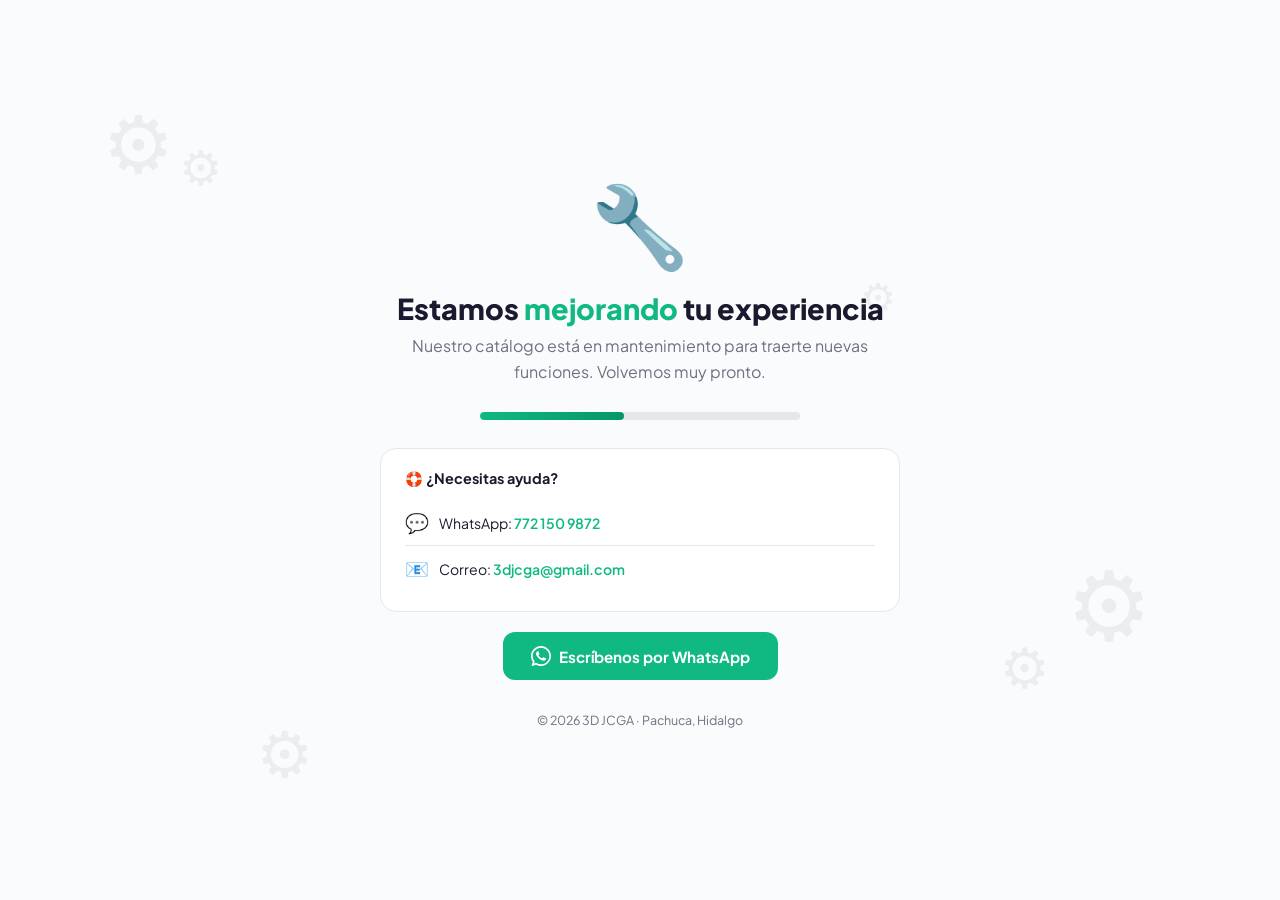
==== index.html @ 1285f691 "Update contact information in index.html Removed Instagram contact information and updated email add" ====
<!DOCTYPE html>
<html lang="es">
<head>
<meta charset="UTF-8">
<meta name="viewport" content="width=device-width, initial-scale=1.0">
<title>3D JCGA · En mantenimiento</title>
<meta name="description" content="Estamos mejorando el catálogo. Volvemos pronto.">
<link rel="icon" type="image/png" href="img/logo-icon.png">
<link rel="preconnect" href="https://fonts.googleapis.com">
<link rel="preconnect" href="https://fonts.gstatic.com" crossorigin>
<link href="https://fonts.googleapis.com/css2?family=Plus+Jakarta+Sans:wght@400;600;700;800&display=swap" rel="stylesheet">
<style>
*{margin:0;padding:0;box-sizing:border-box}
:root{--accent:#10b981;--accent-dark:#059669;--bg:#fafbfc;--text:#1a1a2e;--text-2:#6b7280;--card:#fff;--border:#e5e7eb}
@media(prefers-color-scheme:dark){:root{--bg:#0f1117;--text:#e5e7eb;--text-2:#9ca3af;--card:#1a1d2e;--border:#2d3348}}
body{font-family:'Plus Jakarta Sans',system-ui,sans-serif;background:var(--bg);color:var(--text);min-height:100vh;display:flex;flex-direction:column;align-items:center;justify-content:center;padding:24px;text-align:center;overflow:hidden;position:relative}

/* Engranajes animados de fondo */
.gears{position:fixed;top:0;left:0;width:100%;height:100%;pointer-events:none;z-index:0;opacity:.06}
.gear{position:absolute;font-size:4rem;animation:spin linear infinite}
.gear.ccw{animation-name:spin-ccw}
@keyframes spin{from{transform:rotate(0)}to{transform:rotate(360deg)}}
@keyframes spin-ccw{from{transform:rotate(0)}to{transform:rotate(-360deg)}}

.container{position:relative;z-index:1;max-width:520px;width:100%}
.icon{font-size:5rem;margin-bottom:16px;animation:wobble 3s ease-in-out infinite}
@keyframes wobble{0%,100%{transform:rotate(-5deg)}50%{transform:rotate(5deg)}}
h1{font-size:1.8rem;font-weight:800;margin-bottom:8px;line-height:1.2}
h1 span{color:var(--accent)}
.sub{color:var(--text-2);font-size:1rem;line-height:1.6;margin-bottom:28px}

/* Barra de progreso animada */
.progress-wrap{width:100%;max-width:320px;margin:0 auto 28px;background:var(--border);border-radius:20px;height:8px;overflow:hidden}
.progress-bar{height:100%;width:45%;background:linear-gradient(90deg,var(--accent),var(--accent-dark));border-radius:20px;animation:loading 2.5s ease-in-out infinite}
@keyframes loading{0%{width:15%;margin-left:0}50%{width:55%;margin-left:20%}100%{width:15%;margin-left:85%}}

/* Card de soporte */
.support-card{background:var(--card);border:1px solid var(--border);border-radius:16px;padding:20px 24px;margin-bottom:20px;text-align:left}
.support-card h3{font-size:.9rem;font-weight:700;margin-bottom:12px;display:flex;align-items:center;gap:8px}
.support-row{display:flex;align-items:center;gap:10px;padding:10px 0;border-top:1px solid var(--border);font-size:.88rem}
.support-row:first-of-type{border-top:none}
.support-row .emoji{font-size:1.2rem;flex-shrink:0}
.support-row a{color:var(--accent);text-decoration:none;font-weight:600}
.support-row a:hover{text-decoration:underline}

.btn{display:inline-flex;align-items:center;gap:8px;background:var(--accent);color:#fff;border:none;border-radius:12px;padding:14px 28px;font:inherit;font-size:.95rem;font-weight:700;cursor:pointer;text-decoration:none;transition:opacity .15s}
.btn:hover{opacity:.9}

.footer{margin-top:32px;font-size:.78rem;color:var(--text-2)}
</style>
</head>
<body>

<div class="gears">
  <span class="gear" style="top:10%;left:8%;font-size:5rem;animation-duration:12s">⚙️</span>
  <span class="gear ccw" style="top:15%;left:14%;font-size:3rem;animation-duration:8s">⚙️</span>
  <span class="gear" style="top:60%;right:10%;font-size:6rem;animation-duration:15s">⚙️</span>
  <span class="gear ccw" style="top:70%;right:18%;font-size:3.5rem;animation-duration:10s">⚙️</span>
  <span class="gear" style="bottom:12%;left:20%;font-size:4rem;animation-duration:11s">⚙️</span>
  <span class="gear ccw" style="top:30%;right:30%;font-size:2.5rem;animation-duration:9s">⚙️</span>
</div>

<div class="container">
  <div class="icon">🔧</div>
  <h1>Estamos <span>mejorando</span> tu experiencia</h1>
  <p class="sub">Nuestro catálogo está en mantenimiento para traerte nuevas funciones. Volvemos muy pronto.</p>

  <div class="progress-wrap"><div class="progress-bar"></div></div>

  <div class="support-card">
    <h3>🛟 ¿Necesitas ayuda?</h3>
    <div class="support-row">
      <span class="emoji">💬</span>
      <div>WhatsApp: <a href="https://wa.me/527721509872" target="_blank">772 150 9872</a></div>
    </div>
    <div class="support-row">
      <span class="emoji">📧</span>
      <div>Correo: <a href="mailto:ca9203435@gmail.com">3djcga@gmail.com</a></div>
    </div>
  </div>

  <a class="btn" href="https://wa.me/527721509872" target="_blank">
    <svg width="20" height="20" viewBox="0 0 24 24" fill="currentColor"><path d="M17.472 14.382c-.297-.149-1.758-.867-2.03-.967-.273-.099-.471-.148-.67.15-.197.297-.767.966-.94 1.164-.173.199-.347.223-.644.075-.297-.15-1.255-.463-2.39-1.475-.883-.788-1.48-1.761-1.653-2.059-.173-.297-.018-.458.13-.606.134-.133.298-.347.446-.52.149-.174.198-.298.298-.497.099-.198.05-.371-.025-.52-.075-.149-.669-1.612-.916-2.207-.242-.579-.487-.5-.669-.51-.173-.008-.371-.01-.57-.01-.198 0-.52.074-.792.372-.272.297-1.04 1.016-1.04 2.479 0 1.462 1.065 2.875 1.213 3.074.149.198 2.096 3.2 5.077 4.487.709.306 1.262.489 1.694.625.712.227 1.36.195 1.871.118.571-.085 1.758-.719 2.006-1.413.248-.694.248-1.289.173-1.413-.074-.124-.272-.198-.57-.347z"/><path d="M12 0C5.373 0 0 5.373 0 12c0 2.625.846 5.059 2.284 7.034L.789 23.492a.5.5 0 0 0 .611.611l4.458-1.495A11.943 11.943 0 0 0 12 24c6.627 0 12-5.373 12-12S18.627 0 12 0zm0 22a9.94 9.94 0 0 1-5.39-1.586l-.386-.232-2.65.888.888-2.65-.232-.386A9.94 9.94 0 0 1 2 12C2 6.477 6.477 2 12 2s10 4.477 10 10-4.477 10-10 10z"/></svg>
    Escríbenos por WhatsApp
  </a>

  <p class="footer">© 2026 3D JCGA · Pachuca, Hidalgo</p>
</div>

</body>
</html>
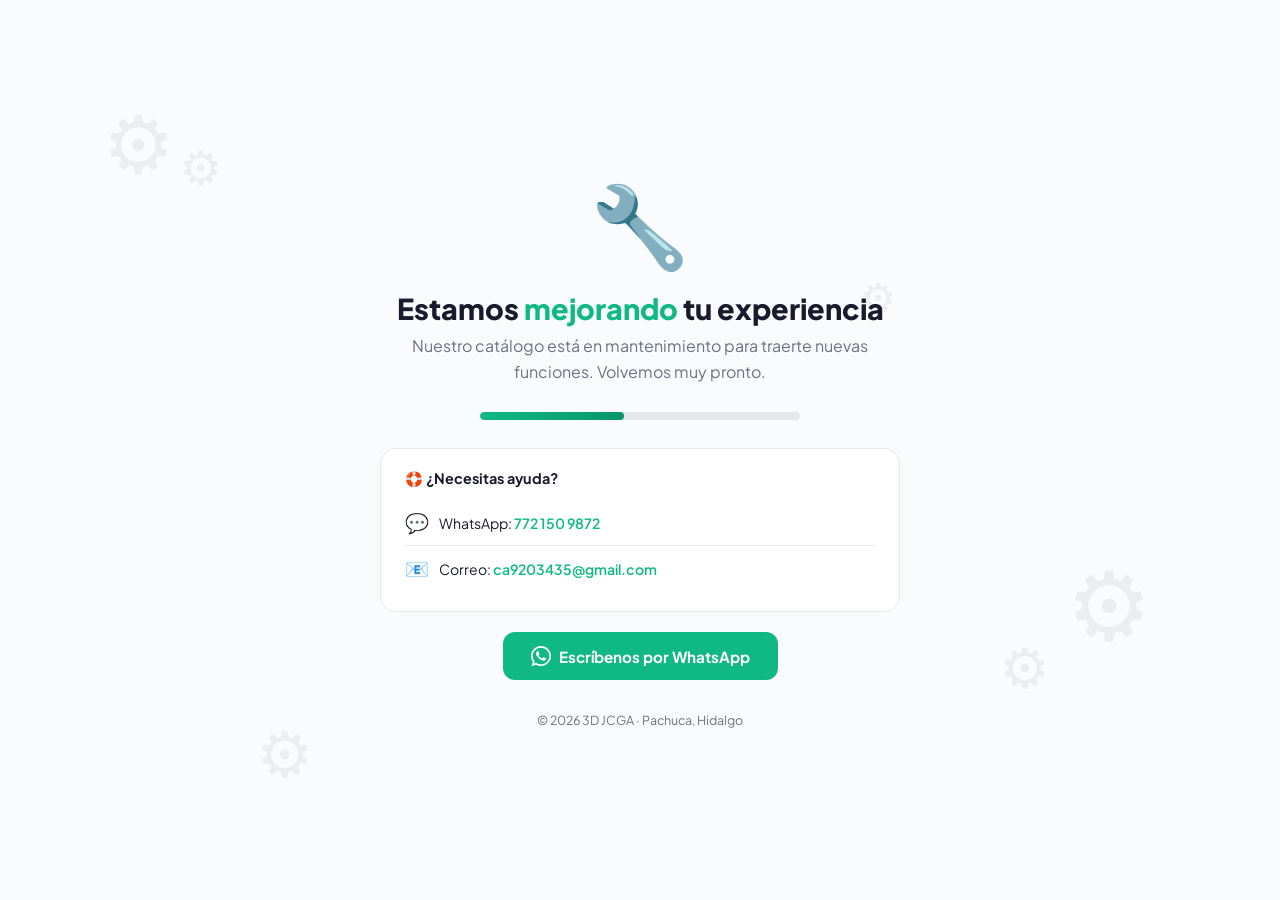
==== commit f6dd3f51: "Correct email address in contact section Signed-off-by: carlos177H <135077761+carlos177H@users.norep" ====
--- a/index.html
+++ b/index.html
@@ -75,7 +75,7 @@
     </div>
     <div class="support-row">
       <span class="emoji">📧</span>
-      <div>Correo: <a href="mailto:ca9203435@gmail.com">3djcga@gmail.com</a></div>
+      <div>Correo: <a href="mailto:ca9203435@gmail.com">ca9203435@gmail.com</a></div>
     </div>
   </div>
 
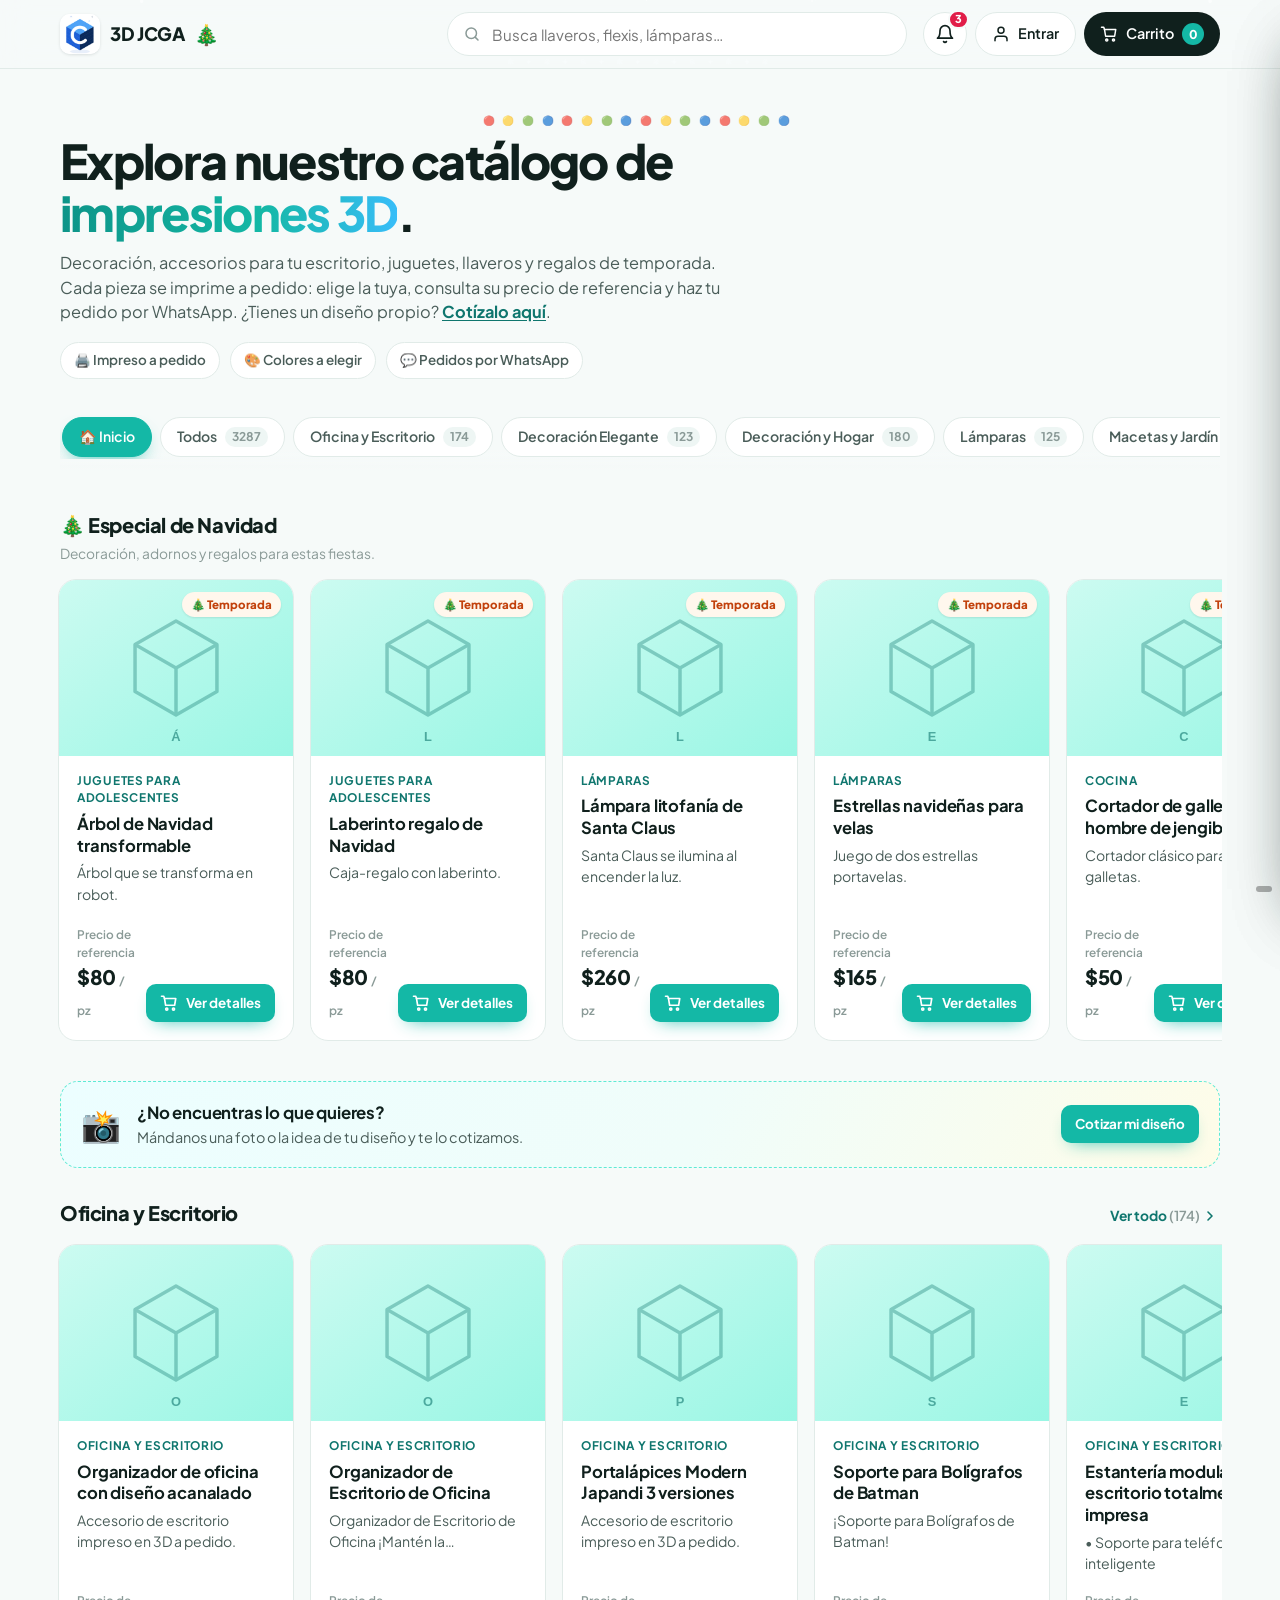
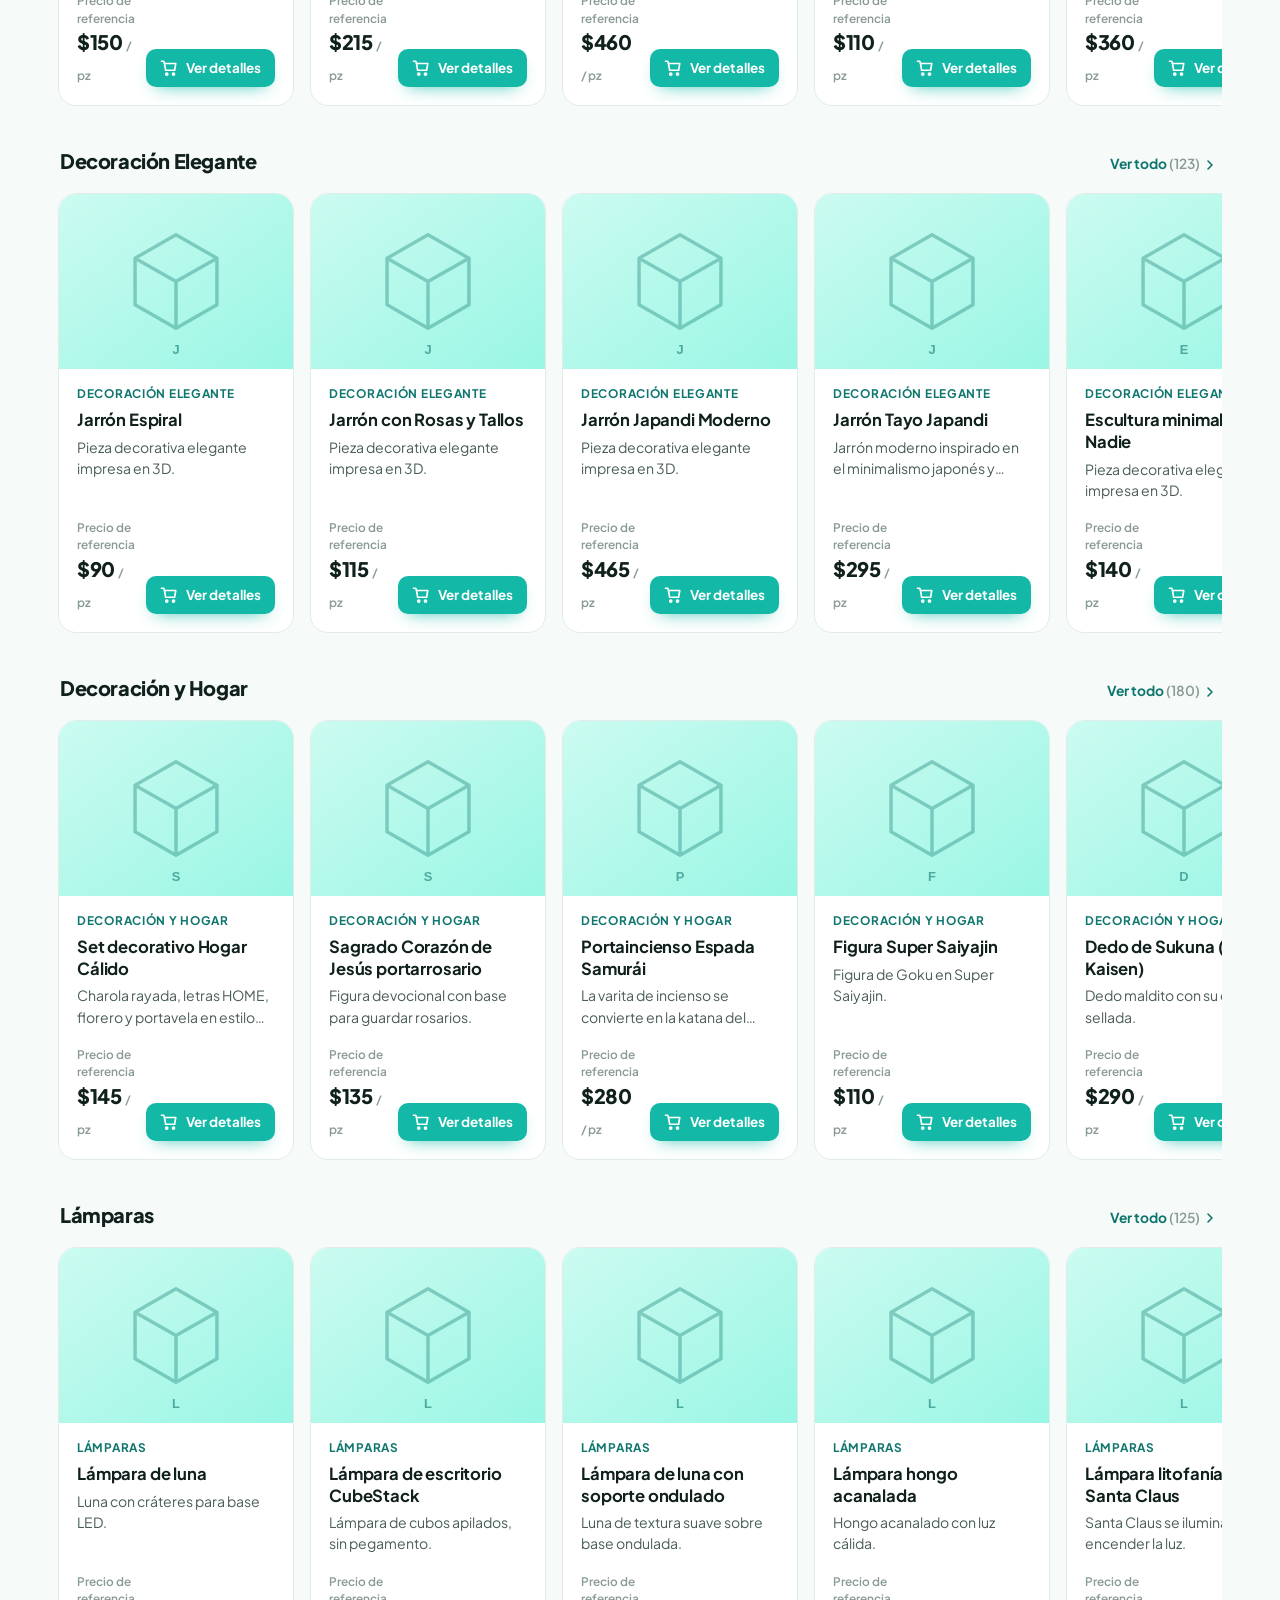
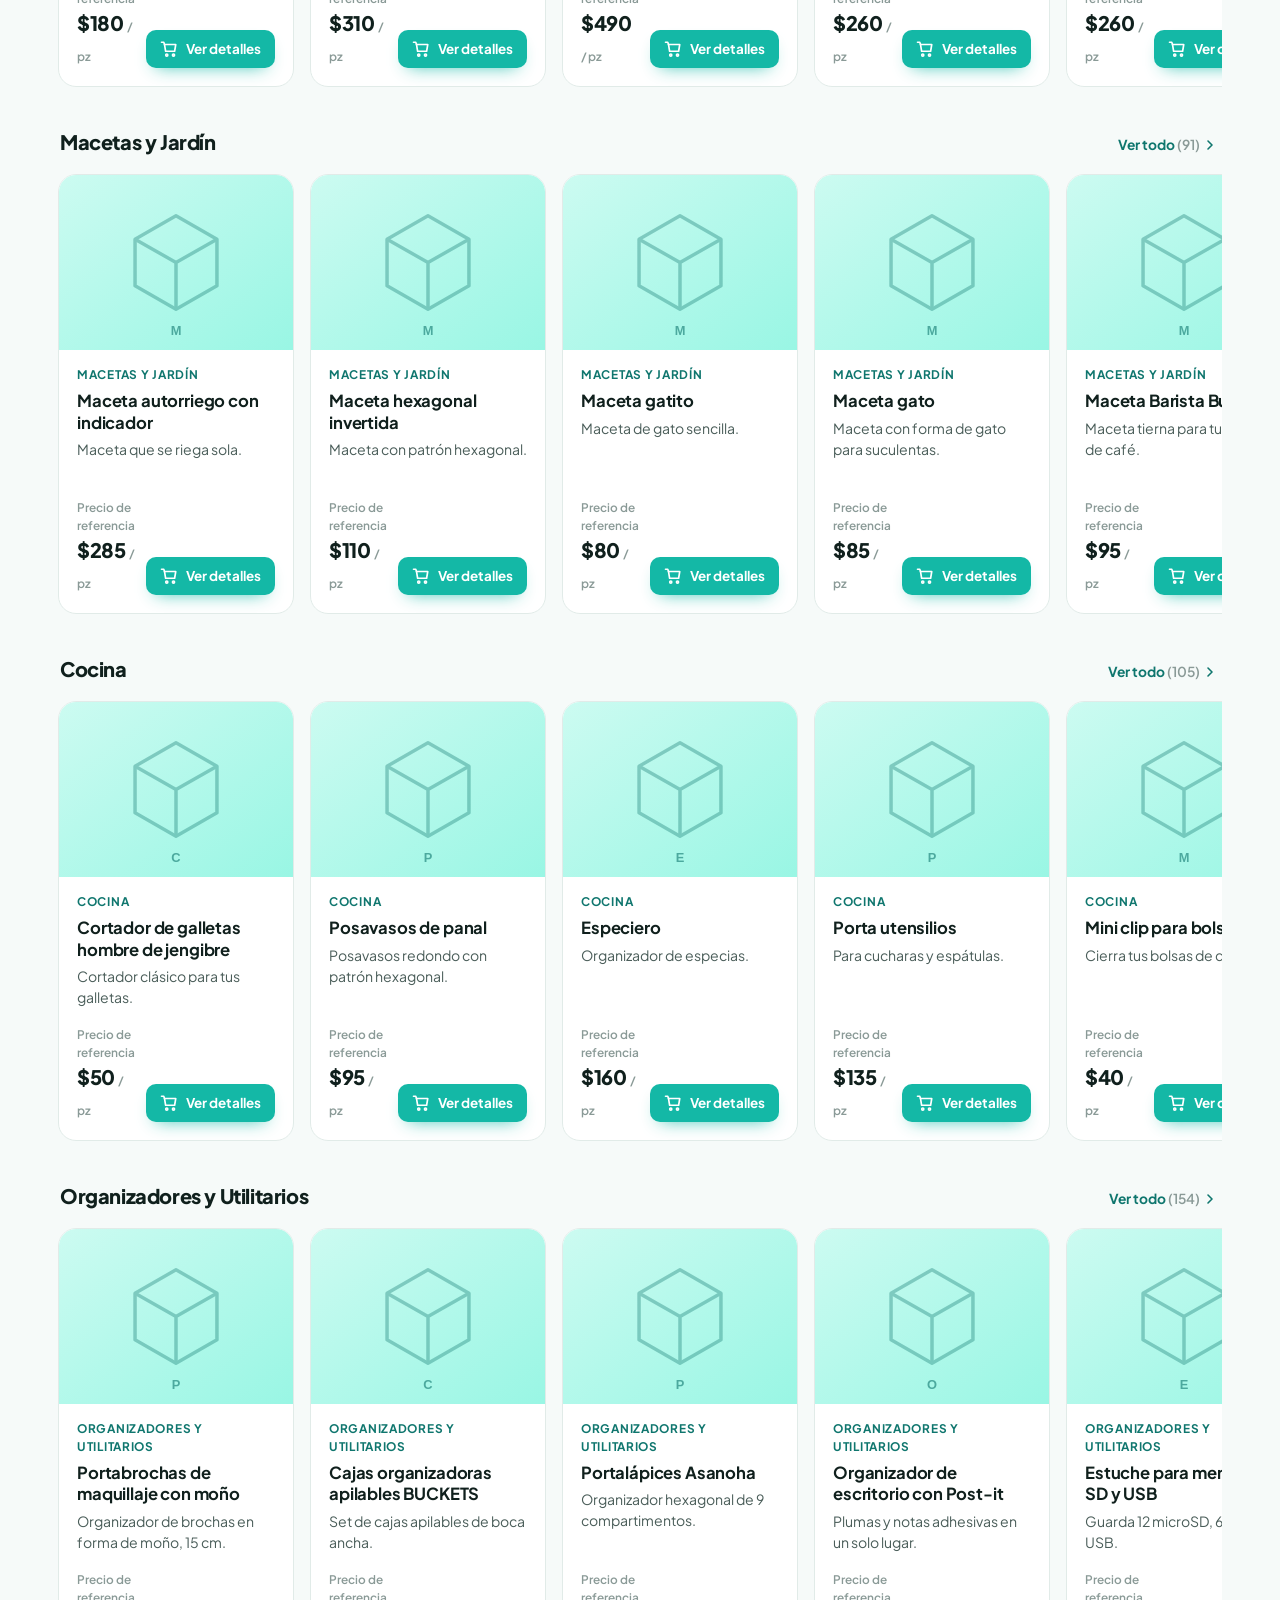
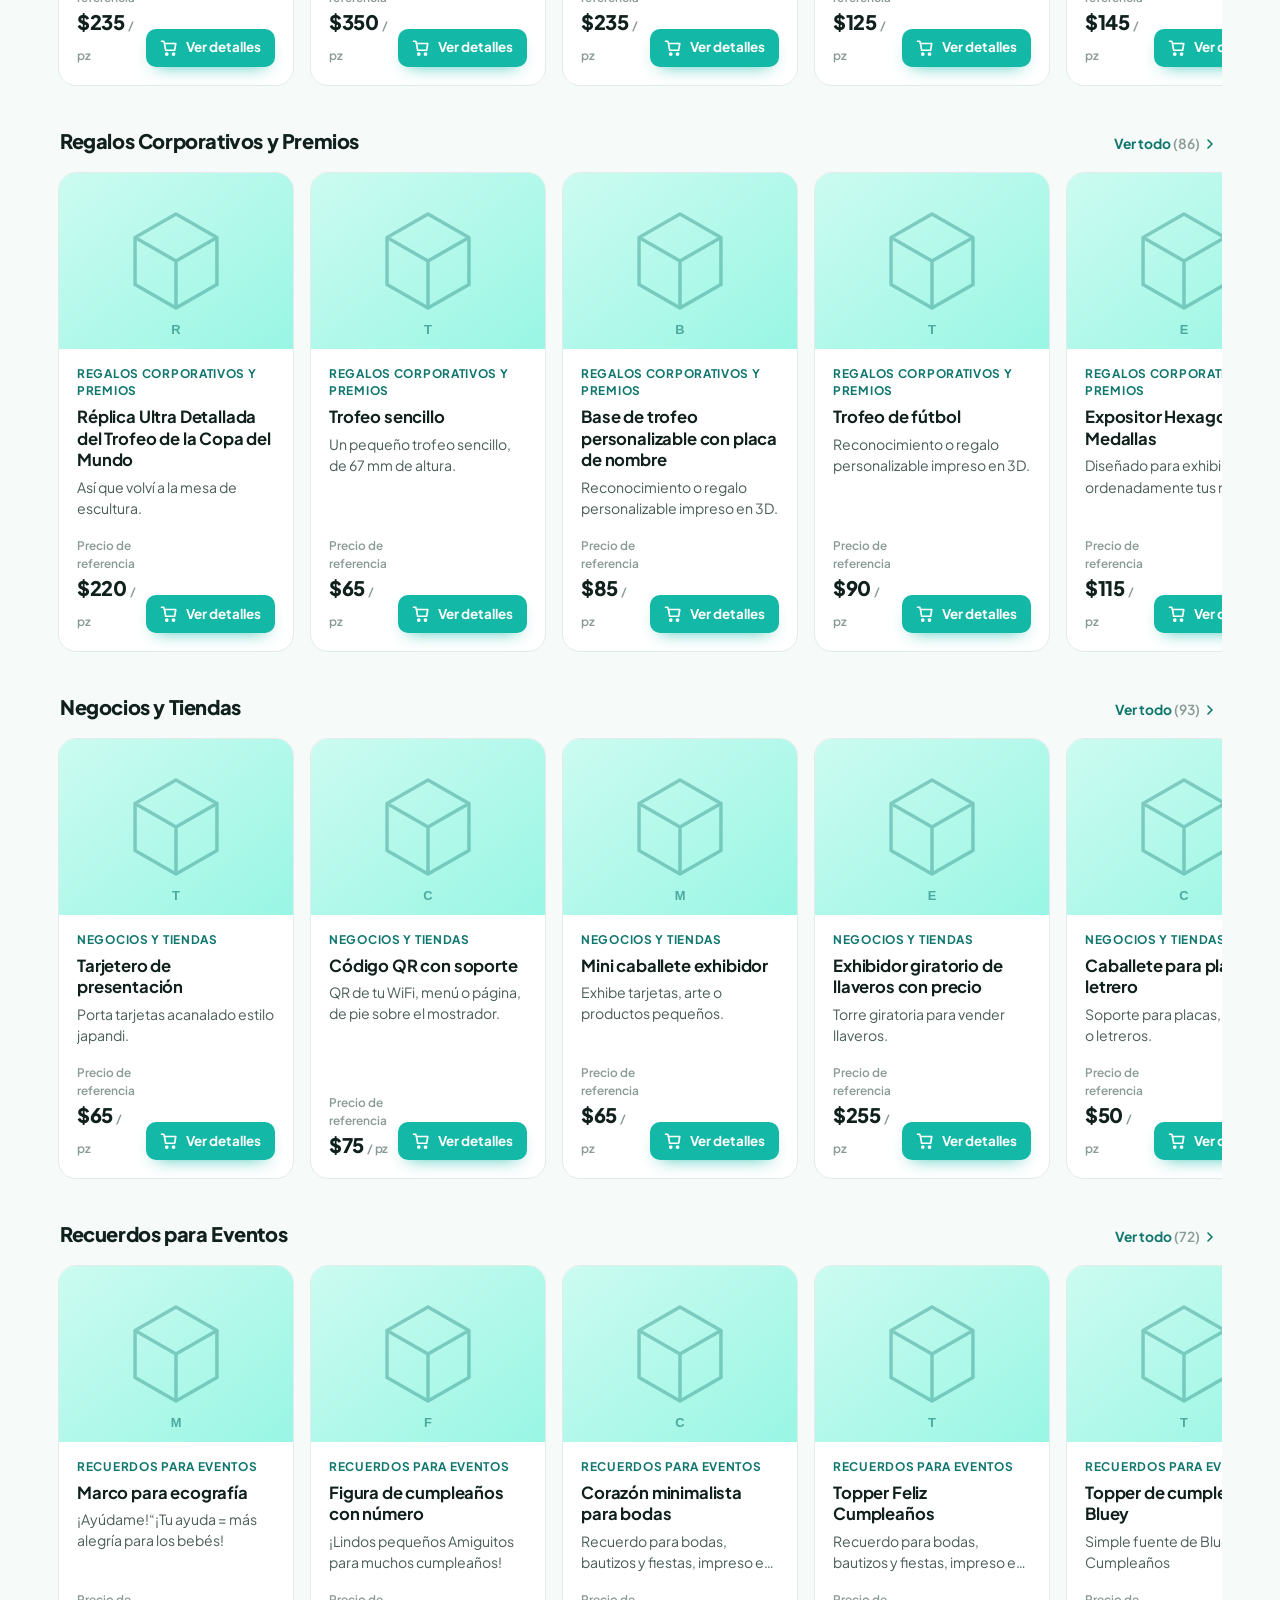
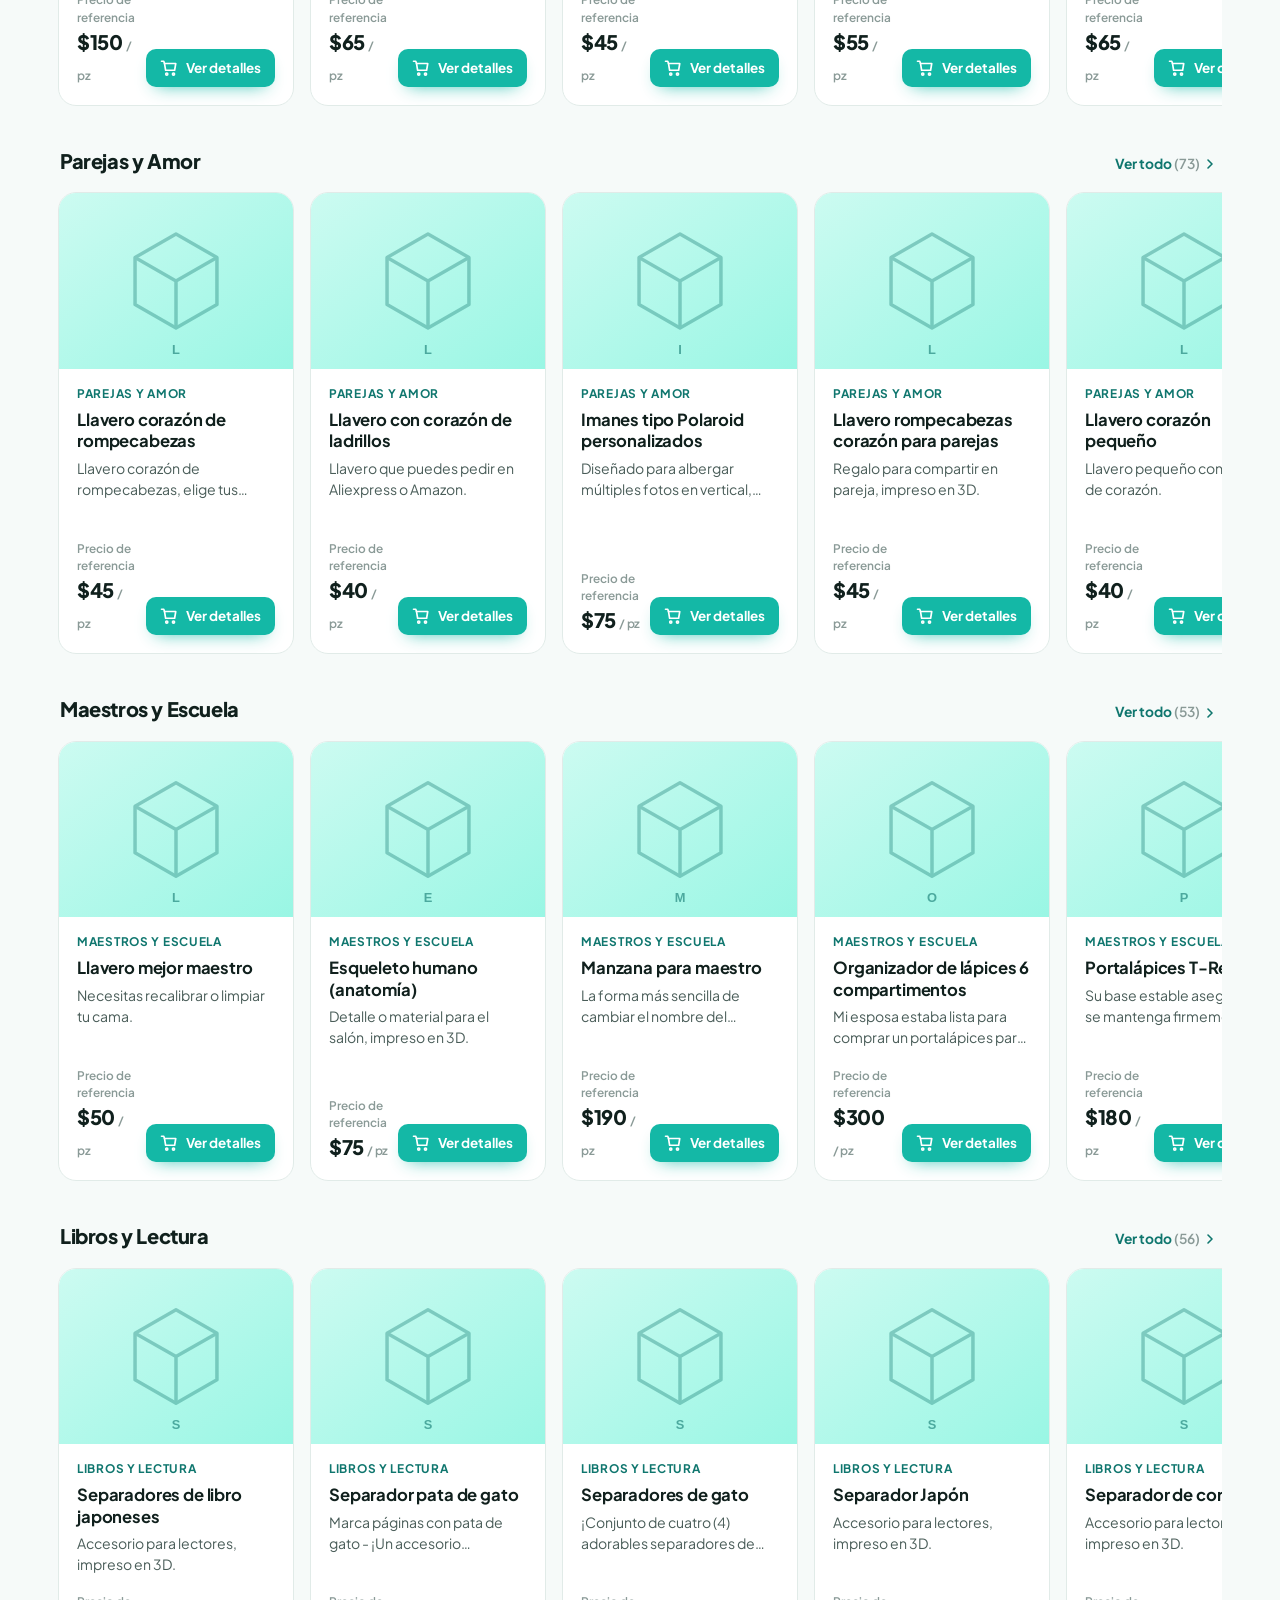
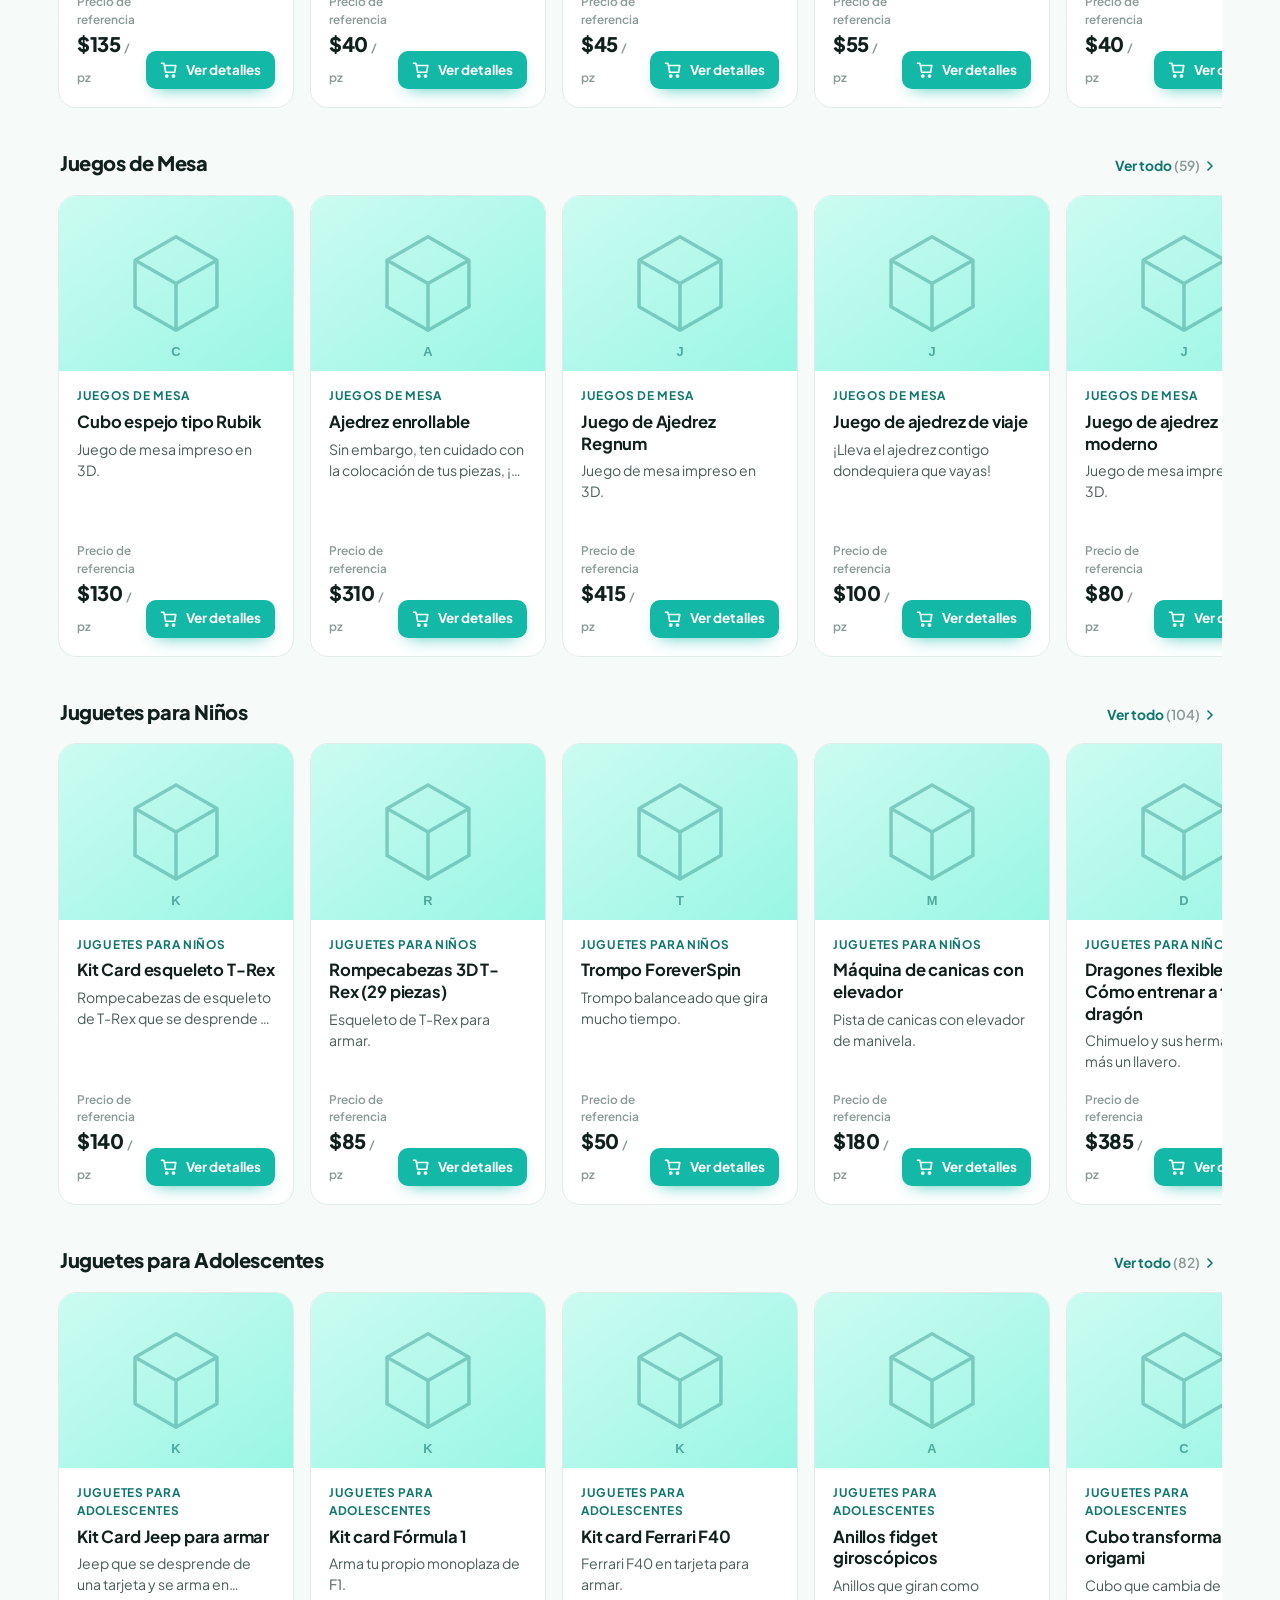
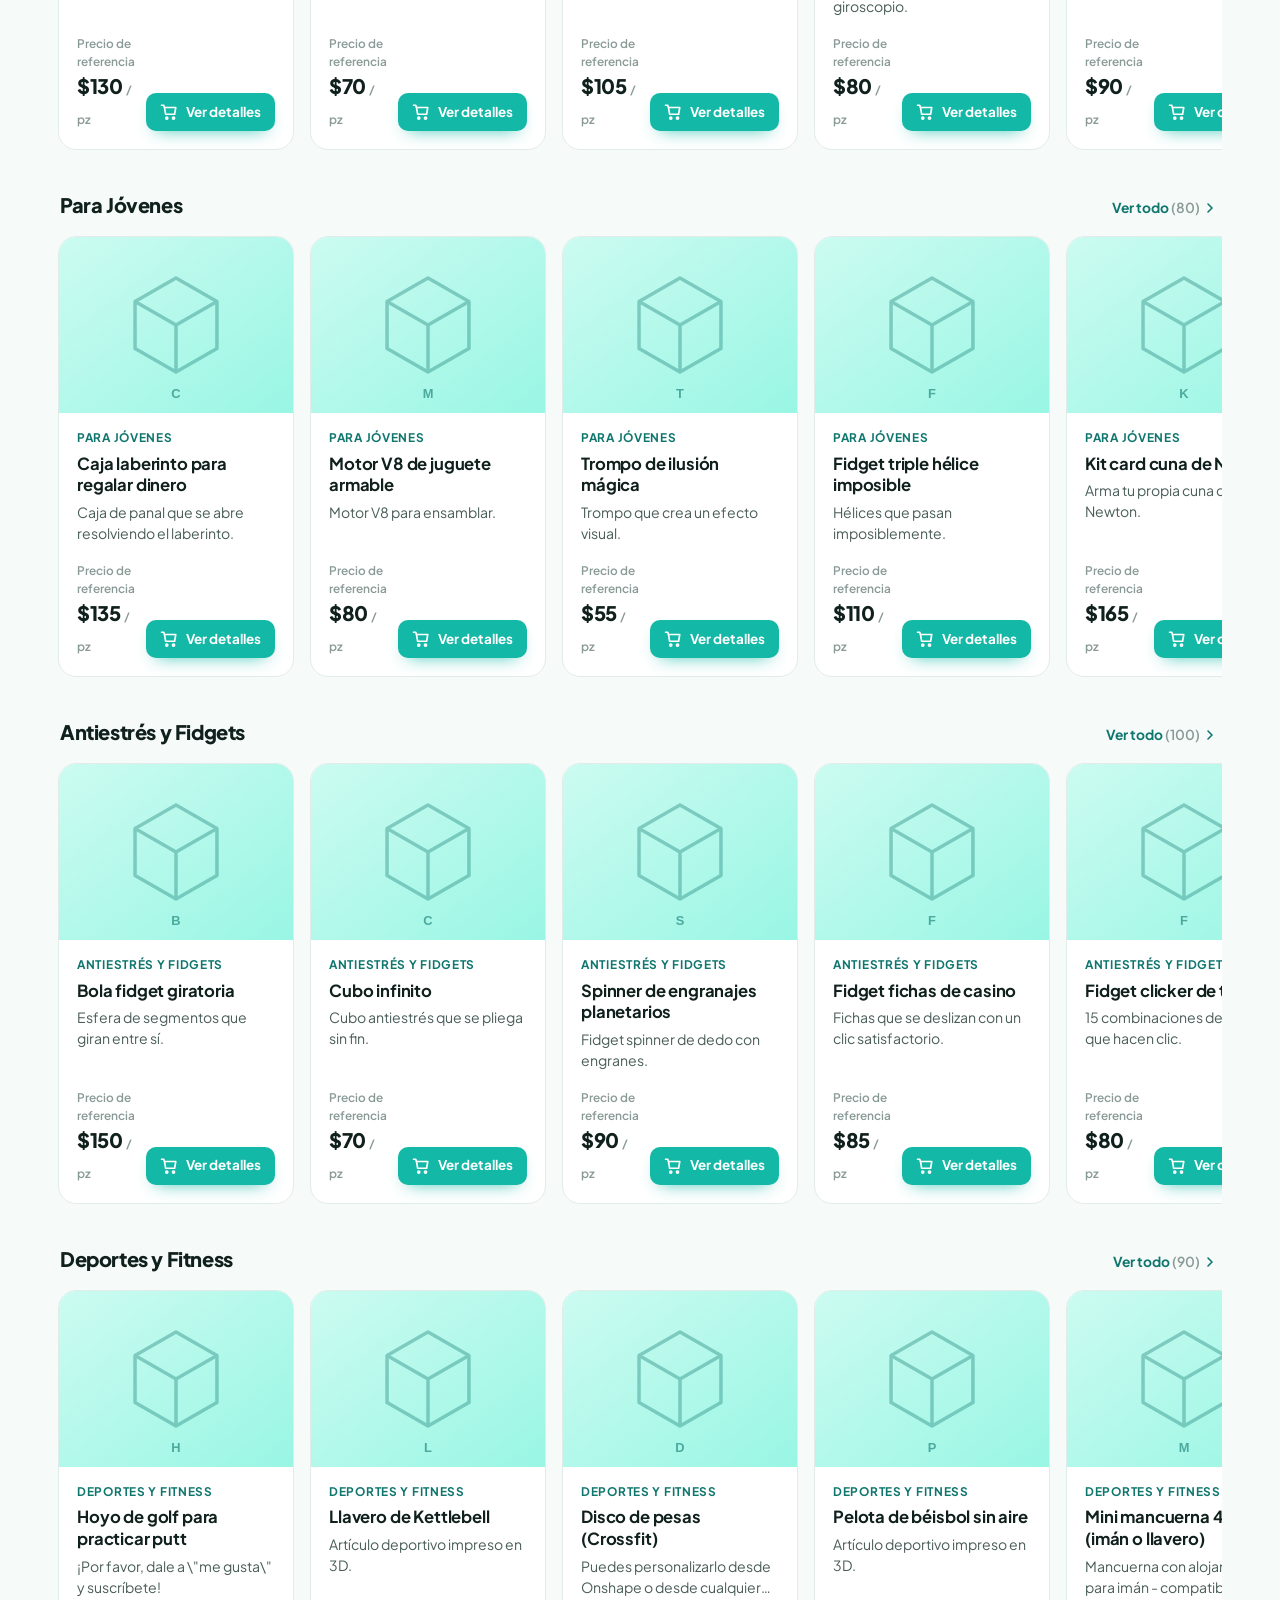
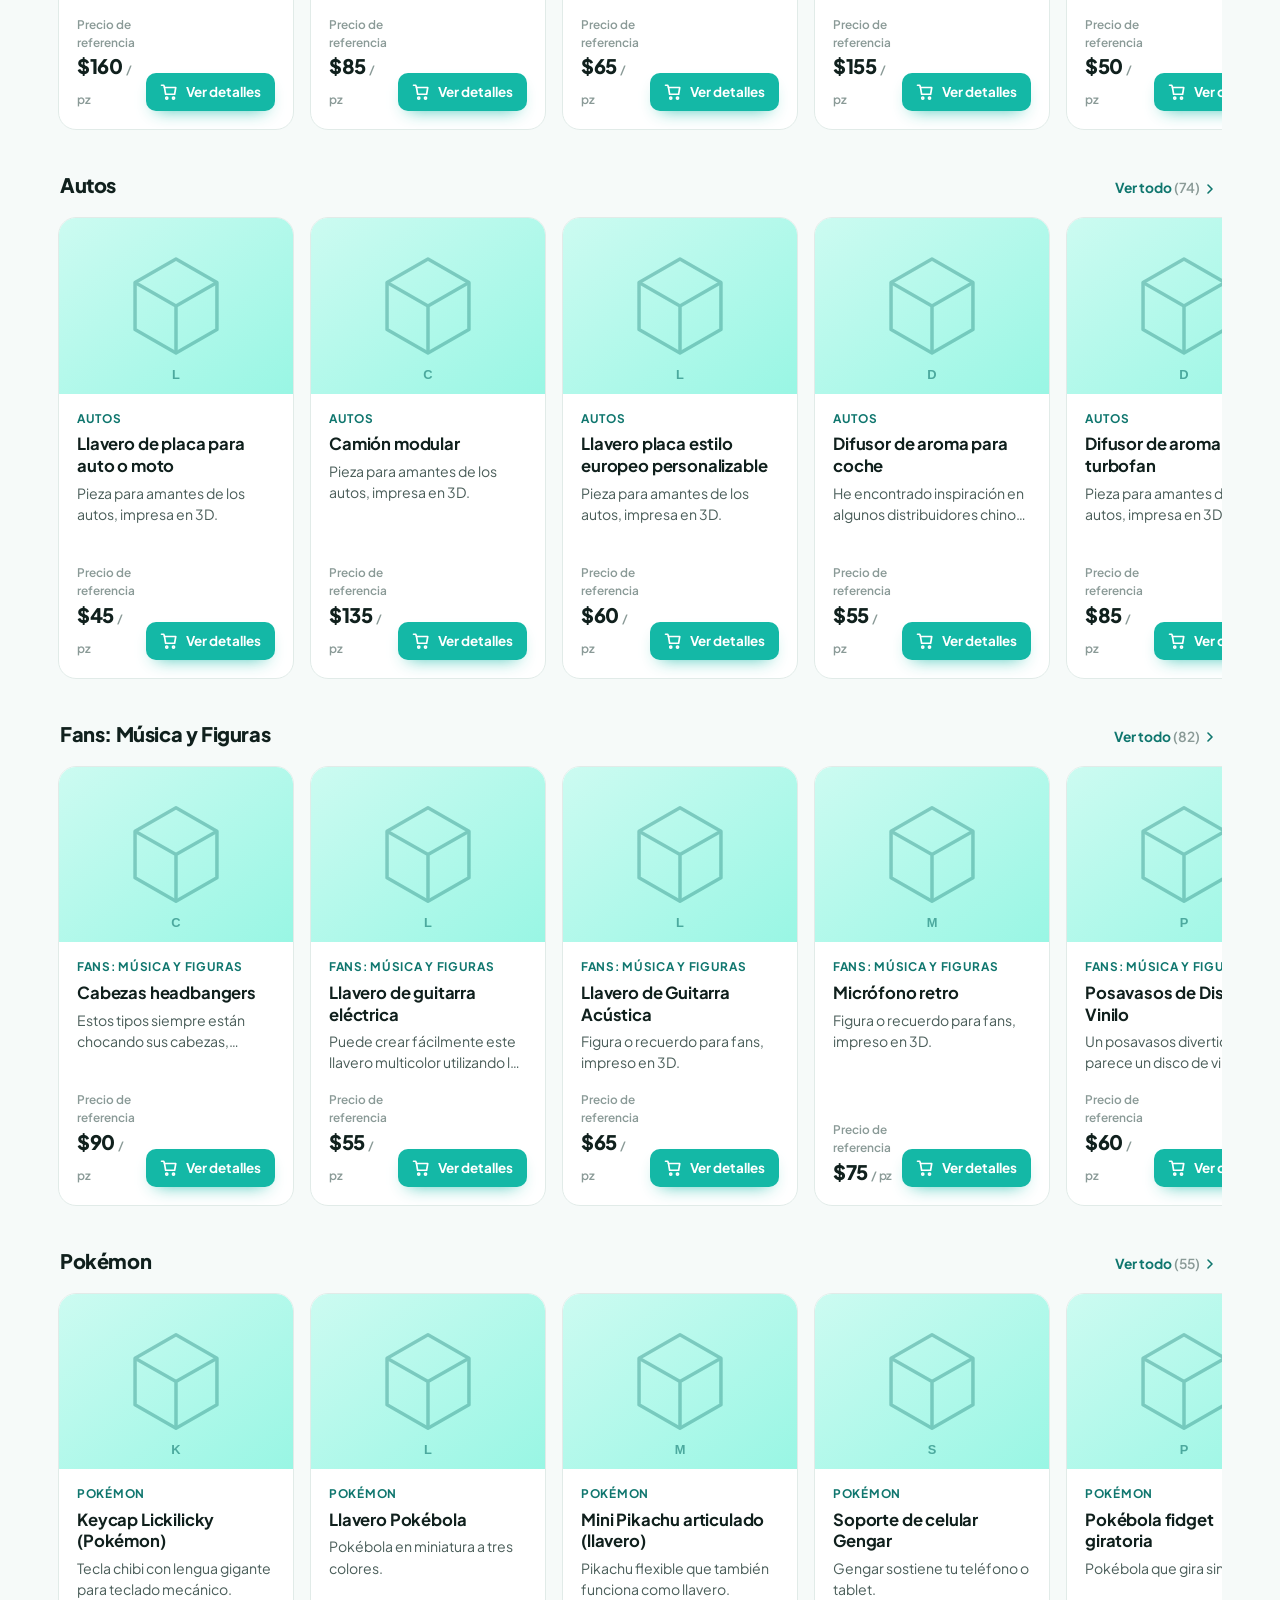
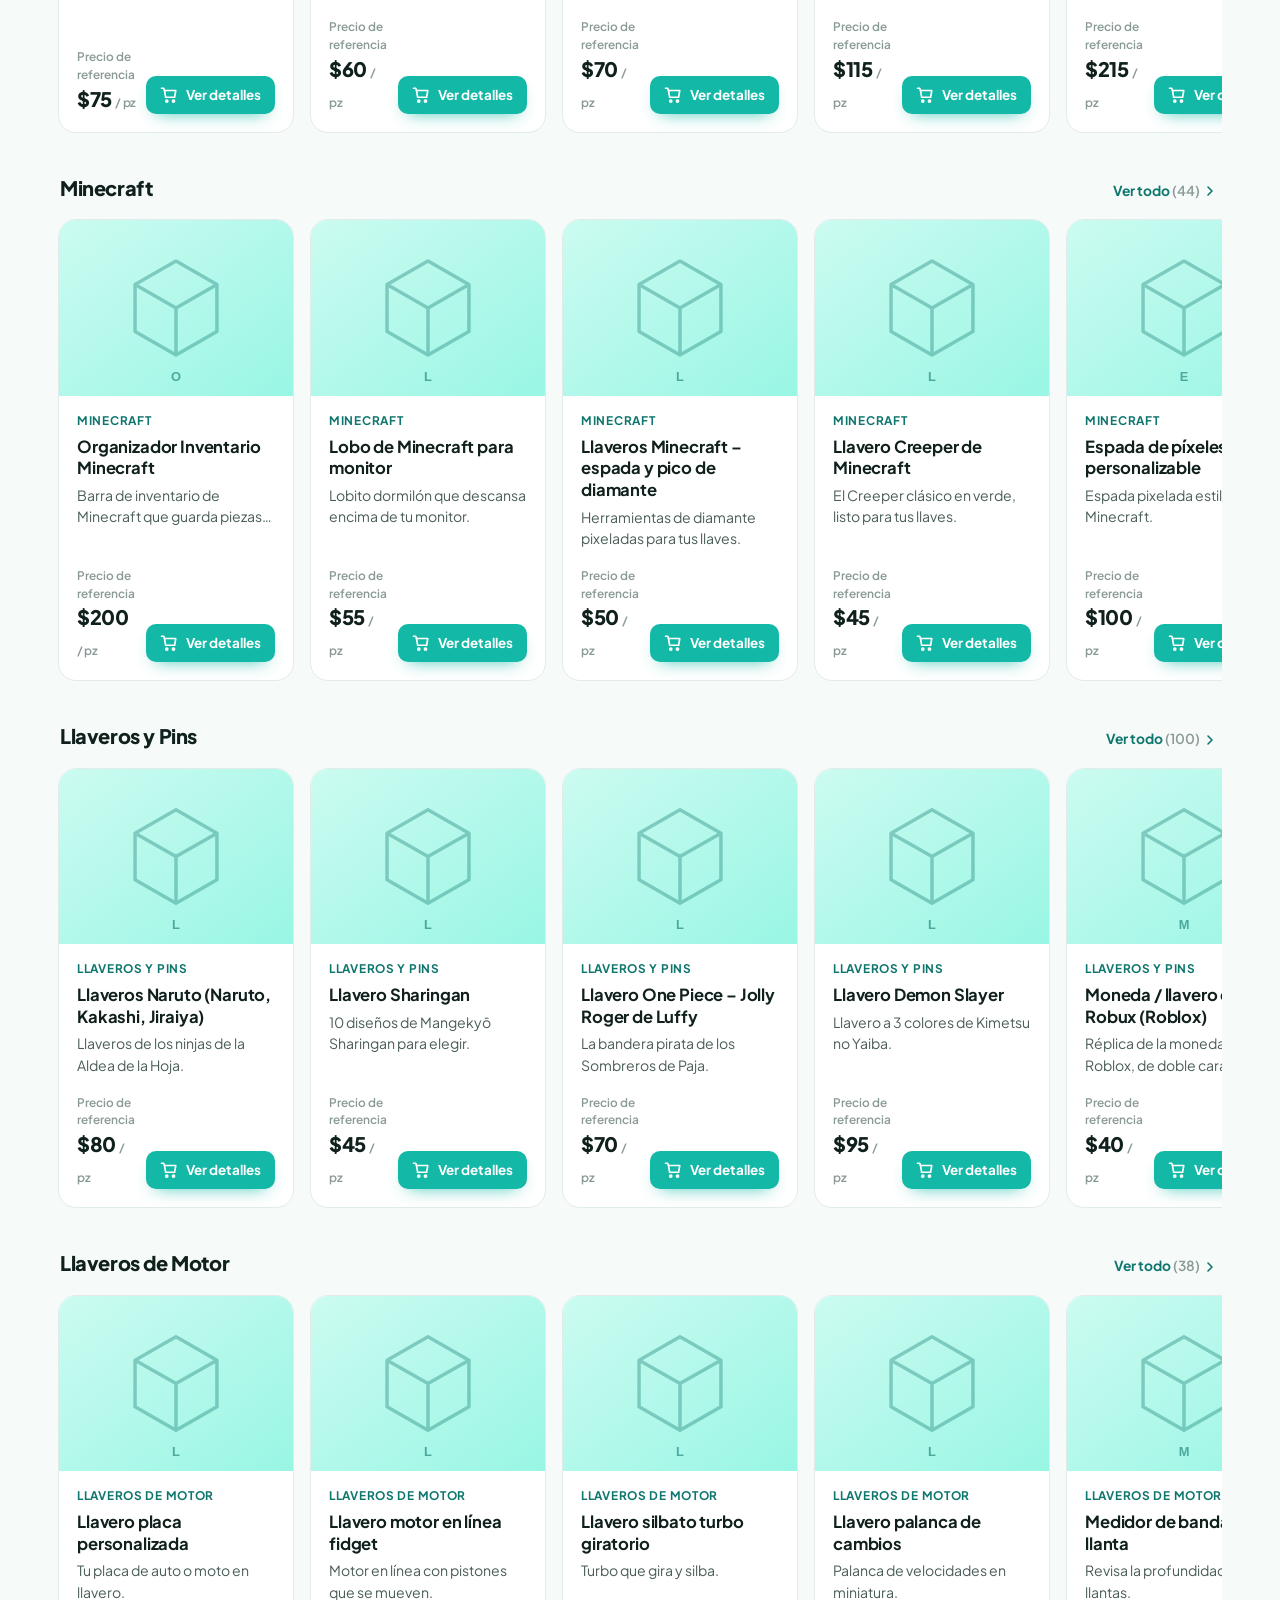
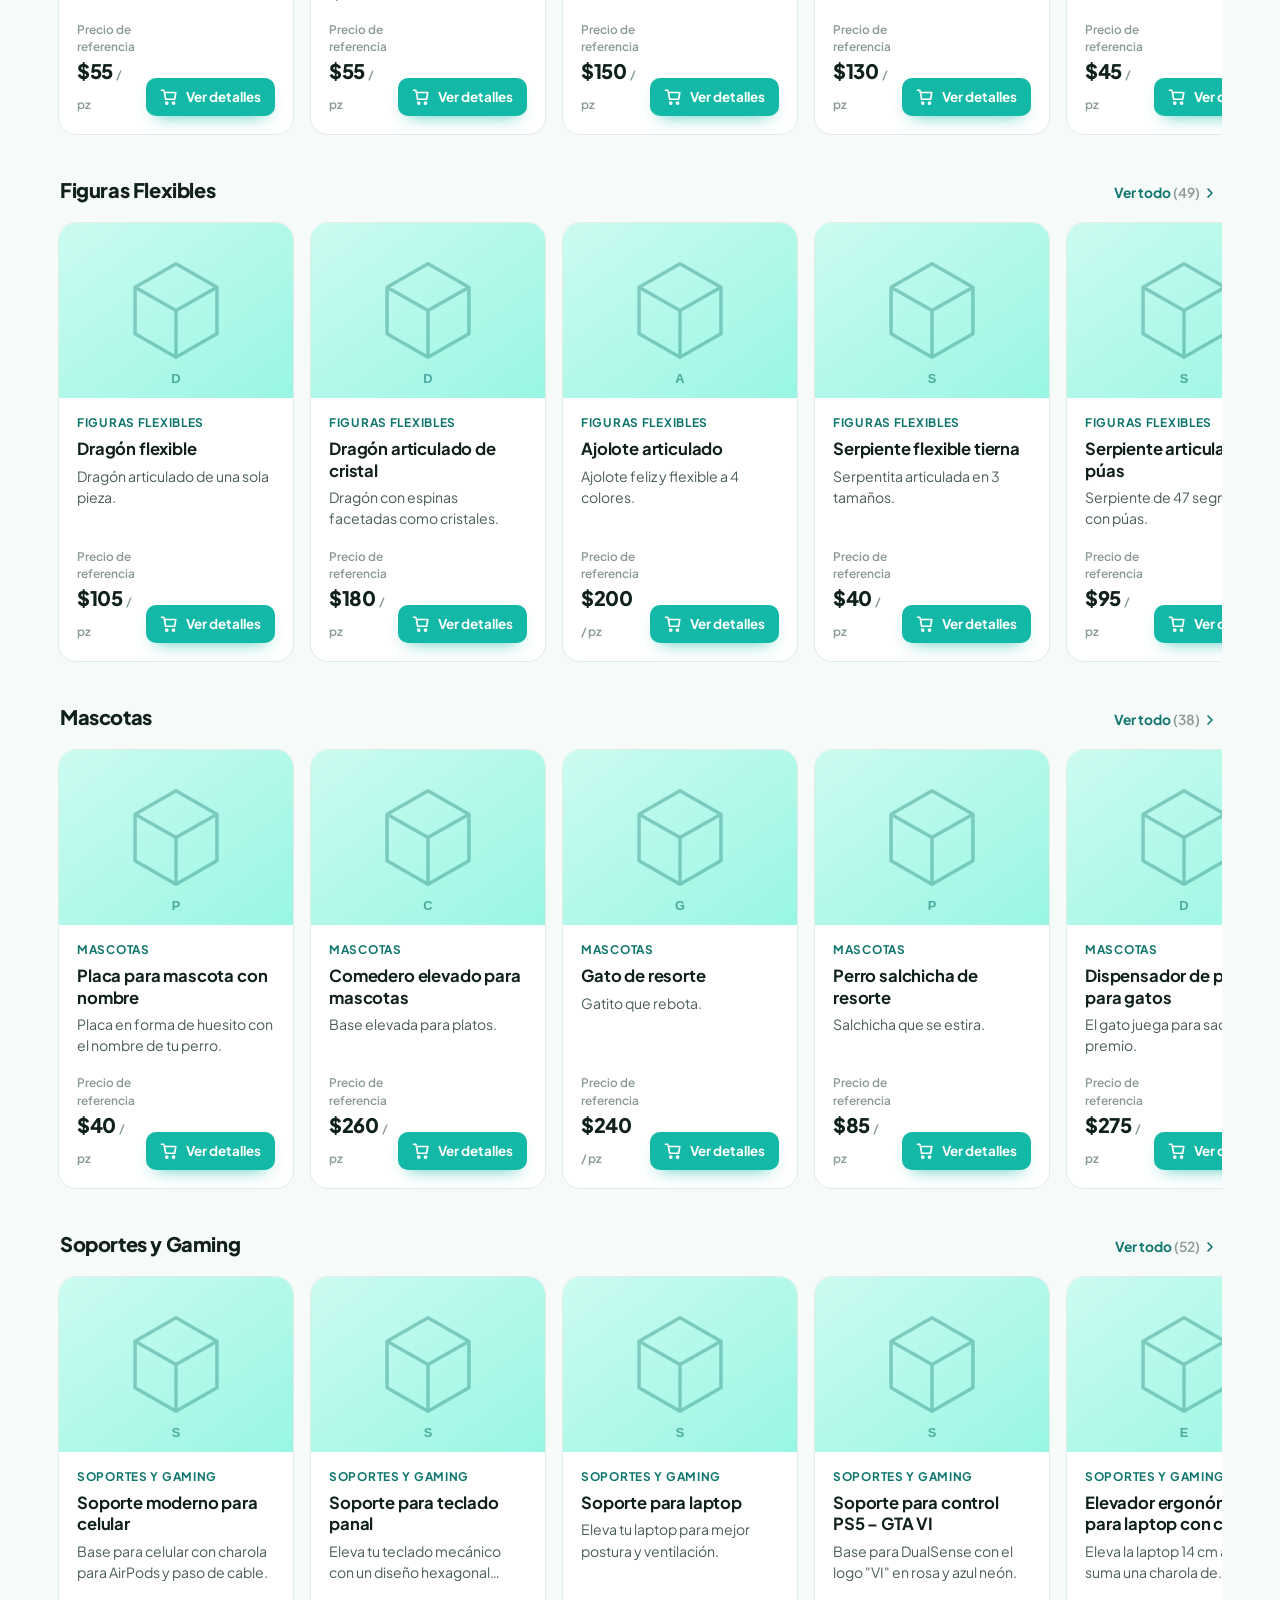
==== commit c2e4176c: "Rename index2.html to index.html Signed-off-by: carlos177H <135077761+carlos177H@users.noreply.githu" ====
--- a/index.html
+++ b/index.html
@@ -3,89 +3,310 @@
 <head>
 <meta charset="UTF-8">
 <meta name="viewport" content="width=device-width, initial-scale=1.0">
-<title>3D JCGA · En mantenimiento</title>
-<meta name="description" content="Estamos mejorando el catálogo. Volvemos pronto.">
+<title>3D JCGA · Impresiones 3D</title>
+<meta name="description" content="Catálogo de impresiones 3D: decoración, accesorios de escritorio, juguetes, llaveros y regalos de temporada. Pedidos por WhatsApp en Pachuca y alrededores.">
 <link rel="icon" type="image/png" href="img/logo-icon.png">
+<link rel="apple-touch-icon" href="img/logo-icon.png">
+<link rel="manifest" href="manifest.webmanifest">
+<meta name="theme-color" content="#14b8a6">
 <link rel="preconnect" href="https://fonts.googleapis.com">
 <link rel="preconnect" href="https://fonts.gstatic.com" crossorigin>
-<link href="https://fonts.googleapis.com/css2?family=Plus+Jakarta+Sans:wght@400;600;700;800&display=swap" rel="stylesheet">
+<link href="https://fonts.googleapis.com/css2?family=Plus+Jakarta+Sans:wght@400;500;600;700;800&display=swap" rel="stylesheet">
+<link rel="stylesheet" href="css/styles.css?v=20261118m">
+<link rel="stylesheet" href="css/auth.css?v=20261118m">
 <style>
-*{margin:0;padding:0;box-sizing:border-box}
-:root{--accent:#10b981;--accent-dark:#059669;--bg:#fafbfc;--text:#1a1a2e;--text-2:#6b7280;--card:#fff;--border:#e5e7eb}
-@media(prefers-color-scheme:dark){:root{--bg:#0f1117;--text:#e5e7eb;--text-2:#9ca3af;--card:#1a1d2e;--border:#2d3348}}
-body{font-family:'Plus Jakarta Sans',system-ui,sans-serif;background:var(--bg);color:var(--text);min-height:100vh;display:flex;flex-direction:column;align-items:center;justify-content:center;padding:24px;text-align:center;overflow:hidden;position:relative}
-
-/* Engranajes animados de fondo */
-.gears{position:fixed;top:0;left:0;width:100%;height:100%;pointer-events:none;z-index:0;opacity:.06}
-.gear{position:absolute;font-size:4rem;animation:spin linear infinite}
-.gear.ccw{animation-name:spin-ccw}
-@keyframes spin{from{transform:rotate(0)}to{transform:rotate(360deg)}}
-@keyframes spin-ccw{from{transform:rotate(0)}to{transform:rotate(-360deg)}}
-
-.container{position:relative;z-index:1;max-width:520px;width:100%}
-.icon{font-size:5rem;margin-bottom:16px;animation:wobble 3s ease-in-out infinite}
-@keyframes wobble{0%,100%{transform:rotate(-5deg)}50%{transform:rotate(5deg)}}
-h1{font-size:1.8rem;font-weight:800;margin-bottom:8px;line-height:1.2}
-h1 span{color:var(--accent)}
-.sub{color:var(--text-2);font-size:1rem;line-height:1.6;margin-bottom:28px}
-
-/* Barra de progreso animada */
-.progress-wrap{width:100%;max-width:320px;margin:0 auto 28px;background:var(--border);border-radius:20px;height:8px;overflow:hidden}
-.progress-bar{height:100%;width:45%;background:linear-gradient(90deg,var(--accent),var(--accent-dark));border-radius:20px;animation:loading 2.5s ease-in-out infinite}
-@keyframes loading{0%{width:15%;margin-left:0}50%{width:55%;margin-left:20%}100%{width:15%;margin-left:85%}}
-
-/* Card de soporte */
-.support-card{background:var(--card);border:1px solid var(--border);border-radius:16px;padding:20px 24px;margin-bottom:20px;text-align:left}
-.support-card h3{font-size:.9rem;font-weight:700;margin-bottom:12px;display:flex;align-items:center;gap:8px}
-.support-row{display:flex;align-items:center;gap:10px;padding:10px 0;border-top:1px solid var(--border);font-size:.88rem}
-.support-row:first-of-type{border-top:none}
-.support-row .emoji{font-size:1.2rem;flex-shrink:0}
-.support-row a{color:var(--accent);text-decoration:none;font-weight:600}
-.support-row a:hover{text-decoration:underline}
-
-.btn{display:inline-flex;align-items:center;gap:8px;background:var(--accent);color:#fff;border:none;border-radius:12px;padding:14px 28px;font:inherit;font-size:.95rem;font-weight:700;cursor:pointer;text-decoration:none;transition:opacity .15s}
-.btn:hover{opacity:.9}
-
-.footer{margin-top:32px;font-size:.78rem;color:var(--text-2)}
+/* ── Logo y árbol junto al nombre ── */
+.brand-logo { width: 40px; height: 40px; border-radius: 10px; object-fit: contain; background: #fff; box-shadow: 0 1px 3px rgba(16,32,29,.12); }
+.brand-tree { font-size: 1.25rem; line-height: 1; display: inline-block; animation: tree-sway 3s ease-in-out infinite; transform-origin: bottom center; }
+@keyframes tree-sway { 0%,100% { transform: rotate(-4deg); } 50% { transform: rotate(4deg); } }
+@media (prefers-reduced-motion: reduce) { .brand-tree { animation: none; } }
+/* ── Decoración navideña ── */
+.top { position: relative; overflow: hidden; }
+.top::before {
+  content: "❄ ✦ ❄ ✦ ❄ ✦ ❄ ✦ ❄ ✦ ❄ ✦ ❄ ✦ ❄";
+  position: absolute; bottom: 0; left: 0; right: 0;
+  text-align: center; font-size: .55rem; letter-spacing: .5em;
+  color: rgba(255,255,255,.25); pointer-events: none;
+}
+/* Luces navideñas */
+.hero::before {
+  content: "🔴🟡🟢🔵🔴🟡🟢🔵🔴🟡🟢🔵🔴🟡🟢🔵";
+  display: block; text-align: center; font-size: .6rem;
+  letter-spacing: .8em; margin-bottom: .5rem;
+  animation: blink-lights 2s ease-in-out infinite alternate;
+  opacity: .7;
+}
+@keyframes blink-lights {
+  0% { opacity: .5; } 100% { opacity: 1; }
+}
+/* Copos cayendo */
+@keyframes snowfall {
+  0% { transform: translateY(-10vh) rotate(0deg); opacity: 1; }
+  100% { transform: translateY(100vh) rotate(360deg); opacity: .3; }
+}
+.snow { position: fixed; top: 0; left: 0; width: 100%; height: 100%; pointer-events: none; z-index: 9999; overflow: hidden; }
+.snow span {
+  position: absolute; top: -20px; color: rgba(255,255,255,.6);
+  font-size: 1rem; animation: snowfall linear infinite;
+}
+/* ── Indicador de fuente de datos ── */
+.data-source {
+  position: fixed; bottom: 8px; right: 8px; z-index: 10000;
+  font-size: .65rem; padding: 3px 8px; border-radius: 6px;
+  background: rgba(0,0,0,.6); color: #fff; pointer-events: none;
+  opacity: .5; transition: opacity .3s;
+}
+.data-source.db { background: rgba(16,185,129,.8); }
 </style>
 </head>
 <body>
 
-<div class="gears">
-  <span class="gear" style="top:10%;left:8%;font-size:5rem;animation-duration:12s">⚙️</span>
-  <span class="gear ccw" style="top:15%;left:14%;font-size:3rem;animation-duration:8s">⚙️</span>
-  <span class="gear" style="top:60%;right:10%;font-size:6rem;animation-duration:15s">⚙️</span>
-  <span class="gear ccw" style="top:70%;right:18%;font-size:3.5rem;animation-duration:10s">⚙️</span>
-  <span class="gear" style="bottom:12%;left:20%;font-size:4rem;animation-duration:11s">⚙️</span>
-  <span class="gear ccw" style="top:30%;right:30%;font-size:2.5rem;animation-duration:9s">⚙️</span>
+<!-- Copos de nieve navideños -->
+<div class="snow" id="snowContainer"></div>
+<script>
+(function(){
+  const c=document.getElementById('snowContainer');
+  const flakes=['❄','❅','❆','✻','✼'];
+  for(let i=0;i<20;i++){
+    const s=document.createElement('span');
+    s.textContent=flakes[i%flakes.length];
+    s.style.left=Math.random()*100+'%';
+    s.style.animationDuration=(5+Math.random()*10)+'s';
+    s.style.animationDelay=Math.random()*10+'s';
+    s.style.fontSize=(.5+Math.random()*.8)+'rem';
+    c.appendChild(s);
+  }
+})();
+</script>
+
+<header class="top">
+  <div class="wrap top-row">
+    <a class="brand" href="#" aria-label="3D JCGA, inicio">
+      <img class="brand-logo" src="img/logo-icon.png" alt="" width="40" height="40">
+      <span id="brandName">3D JCGA</span>
+      <span class="brand-tree" aria-hidden="true">🎄</span>
+    </a>
+    <div class="search" id="searchBox">
+      <svg class="ico" viewBox="0 0 24 24" fill="none" stroke="currentColor" stroke-width="2" stroke-linecap="round"><circle cx="11" cy="11" r="7"/><path d="m20 20-3.5-3.5"/></svg>
+      <input id="search" type="search" placeholder="Busca llaveros, flexis, lámparas…" autocomplete="off" aria-label="Buscar productos">
+      <button class="clear" id="clearSearch" aria-label="Limpiar búsqueda">
+        <svg width="16" height="16" viewBox="0 0 24 24" fill="none" stroke="currentColor" stroke-width="2.4" stroke-linecap="round"><path d="M18 6 6 18M6 6l12 12"/></svg>
+      </button>
+    </div>
+    <div class="top-actions">
+      <!-- Avisos -->
+      <button class="notif-btn" id="notifBtn" type="button" aria-label="Avisos" aria-expanded="false" aria-controls="notifPanel" aria-haspopup="true">
+        <svg viewBox="0 0 24 24" fill="none" stroke="currentColor" stroke-width="2" stroke-linecap="round" stroke-linejoin="round" aria-hidden="true"><path d="M6 8a6 6 0 0 1 12 0c0 7 3 9 3 9H3s3-2 3-9"/><path d="M10.3 21a1.94 1.94 0 0 0 3.4 0"/></svg>
+        <span class="notif-count" id="notifCount" hidden>0</span>
+      </button>
+      <div class="notif-panel" id="notifPanel" role="dialog" aria-label="Avisos" hidden></div>
+      <!-- Cuenta: sin sesión -->
+      <button class="auth-btn" id="authLoginBtn" aria-label="Iniciar sesión">
+        <svg viewBox="0 0 24 24" fill="none" stroke="currentColor" stroke-width="2" stroke-linecap="round" stroke-linejoin="round" aria-hidden="true"><path d="M20 21v-2a4 4 0 0 0-4-4H8a4 4 0 0 0-4 4v2"/><circle cx="12" cy="7" r="4"/></svg>
+        <span class="lbl">Entrar</span>
+      </button>
+      <!-- Cuenta: con sesión -->
+      <button class="auth-user-btn" id="authUserBtn" style="display:none" aria-label="Mi cuenta">
+        <span class="up-mini-avatar" id="authAvatar" aria-hidden="true"></span>
+        <span class="lbl" id="authUserName"></span>
+        <svg class="chev" viewBox="0 0 24 24" fill="none" stroke="currentColor" stroke-width="2.4" stroke-linecap="round" stroke-linejoin="round" aria-hidden="true"><path d="m6 9 6 6 6-6"/></svg>
+      </button>
+      <button class="cart-btn-top" data-open-cart aria-label="Abrir carrito">
+        <svg viewBox="0 0 24 24" fill="none" stroke="currentColor" stroke-width="2" stroke-linecap="round" stroke-linejoin="round" aria-hidden="true"><path d="M6 6h15l-1.5 9h-12z"/><path d="M6 6 5 3H2"/><circle cx="9" cy="20" r="1.4"/><circle cx="18" cy="20" r="1.4"/></svg>
+        <span class="lbl">Carrito</span>
+        <span class="count" data-count>0</span>
+      </button>
+    </div>
+  </div>
+</header>
+
+<main class="wrap">
+  <section class="hero">
+    <h1>Explora nuestro catálogo de <span>impresiones 3D</span>.</h1>
+    <p>Decoración, accesorios para tu escritorio, juguetes, llaveros y regalos de temporada. Cada pieza se imprime a pedido: elige la tuya, consulta su precio de referencia y haz tu pedido por WhatsApp. ¿Tienes un diseño propio? <button class="link-quote" data-quote>Cotízalo aquí</button>.</p>
+    <div class="perks" id="perks"></div>
+  </section>
+
+  <div class="tabs-wrap">
+    <nav class="tabs" id="tabs" role="tablist" aria-label="Categorías"></nav>
+  </div>
+  <p class="result-info" id="resultInfo" aria-live="polite"></p>
+
+  <section class="grid" id="grid" aria-label="Productos"></section>
+</main>
+
+<footer>
+  <div class="wrap">© <span id="year"></span> 3D JCGA · Pachuca, Hidalgo · Imágenes ilustrativas · Precios de referencia en MXN · <a class="foot-ver" href="versiones.html">v<span id="appVersion"></span> · Novedades</a></div>
+</footer>
+
+<!-- Floating cart button -->
+<button class="fab" data-open-cart aria-label="Abrir carrito">
+  <svg viewBox="0 0 24 24" fill="none" stroke="currentColor" stroke-width="2" stroke-linecap="round" stroke-linejoin="round"><path d="M6 6h15l-1.5 9h-12z"/><path d="M6 6 5 3H2"/><circle cx="9" cy="20" r="1.4"/><circle cx="18" cy="20" r="1.4"/></svg>
+  <span class="count" data-count>0</span>
+</button>
+
+<div class="overlay" id="overlay"></div>
+
+<!-- Product modal -->
+<div class="modal" id="productModal" role="dialog" aria-modal="true" aria-labelledby="pmTitle">
+  <div class="modal-box">
+    <button class="close-x" data-close aria-label="Cerrar">
+      <svg viewBox="0 0 24 24" fill="none" stroke="currentColor" stroke-width="2.4" stroke-linecap="round"><path d="M18 6 6 18M6 6l12 12"/></svg>
+    </button>
+    <div class="pm">
+      <div class="gallery">
+        <div class="stage" id="stage">
+          <div class="stage-track" id="stageTrack"></div>
+          <button class="nav-arrow prev" id="prevImg" aria-label="Imagen anterior"><svg viewBox="0 0 24 24" fill="none" stroke="currentColor" stroke-width="2.4" stroke-linecap="round" stroke-linejoin="round"><path d="m15 18-6-6 6-6"/></svg></button>
+          <button class="nav-arrow next" id="nextImg" aria-label="Imagen siguiente"><svg viewBox="0 0 24 24" fill="none" stroke="currentColor" stroke-width="2.4" stroke-linecap="round" stroke-linejoin="round"><path d="m9 18 6-6-6-6"/></svg></button>
+          <div class="dots" id="dots"></div>
+        </div>
+        <div class="thumbs" id="thumbs"></div>
+      </div>
+      <div class="pm-info">
+        <div>
+          <div class="card-cat" id="pmCat"></div>
+          <h2 id="pmTitle"></h2>
+          <p class="sku" id="pmSku"></p>
+        </div>
+        <p class="pm-desc" id="pmDesc"></p>
+        <div class="specs" id="pmSpecs"></div>
+        <div id="pmTiersBox">
+          <div class="section-t" style="margin-top:0">Precio por mayoreo</div>
+          <div class="tiers" id="pmTiers"></div>
+        </div>
+        <div class="calc">
+          <div class="qty-row">
+            <span class="qty-label">Cantidad</span>
+            <div class="stepper">
+              <button id="qtyMinus" aria-label="Menos">−</button>
+              <input id="qtyInput" type="number" min="1" max="999" value="1" inputmode="numeric" aria-label="Cantidad">
+              <button id="qtyPlus" aria-label="Más">+</button>
+            </div>
+          </div>
+          <div class="calc-lines" id="calcLines"></div>
+          <div class="nudge" id="nudge"></div>
+          <div class="calc-total"><span>Total</span><strong id="calcTotal">$0</strong></div>
+          <p class="ref-note">Precio de referencia. El total final se confirma por WhatsApp según tamaño, colores y personalización.</p>
+        </div>
+        <div class="pm-actions-row">
+          <button class="btn btn-primary btn-block" id="addToCart" style="height:50px;font-size:.98rem">
+            <svg width="18" height="18" viewBox="0 0 24 24" fill="none" stroke="currentColor" stroke-width="2.2" stroke-linecap="round" stroke-linejoin="round"><path d="M6 6h15l-1.5 9h-12z"/><path d="M6 6 5 3H2"/><circle cx="9" cy="20" r="1.4"/><circle cx="18" cy="20" r="1.4"/></svg>
+            <span id="addLabel">Agregar al carrito</span>
+          </button>
+          <button class="fav-btn" id="pmFav" type="button" aria-pressed="false" aria-label="Agregar a favoritos" title="Agregar a favoritos">
+            <svg viewBox="0 0 24 24" fill="none" stroke="currentColor" stroke-width="2" stroke-linecap="round" stroke-linejoin="round" aria-hidden="true"><path d="M20.8 4.6a5.5 5.5 0 0 0-7.8 0L12 5.7l-1-1.1a5.5 5.5 0 0 0-7.8 7.8l1 1.1L12 21l7.8-7.5 1-1.1a5.5 5.5 0 0 0 0-7.8z"/></svg>
+          </button>
+        </div>
+        <p class="credit" id="pmCredit"></p>
+      </div>
+    </div>
+  </div>
 </div>
 
-<div class="container">
-  <div class="icon">🔧</div>
-  <h1>Estamos <span>mejorando</span> tu experiencia</h1>
-  <p class="sub">Nuestro catálogo está en mantenimiento para traerte nuevas funciones. Volvemos muy pronto.</p>
-
-  <div class="progress-wrap"><div class="progress-bar"></div></div>
-
-  <div class="support-card">
-    <h3>🛟 ¿Necesitas ayuda?</h3>
-    <div class="support-row">
-      <span class="emoji">💬</span>
-      <div>WhatsApp: <a href="https://wa.me/527721509872" target="_blank">772 150 9872</a></div>
+<!-- Cart drawer -->
+<aside class="drawer" id="drawer" role="dialog" aria-modal="true" aria-labelledby="drawerTitle">
+  <div class="drawer-head">
+    <h3 id="drawerTitle">Tu carrito</h3>
+    <button class="close-x" data-close aria-label="Cerrar carrito">
+      <svg viewBox="0 0 24 24" fill="none" stroke="currentColor" stroke-width="2.4" stroke-linecap="round"><path d="M18 6 6 18M6 6l12 12"/></svg>
+    </button>
+  </div>
+  <div class="drawer-body">
+    <div id="cartMode"></div>
+    <div id="cartList"></div>
+    <div id="customerForm">
+      <div class="section-t">Datos de entrega</div>
+      <div class="field" id="fName">
+        <label for="cName">Nombre completo <span class="req">*</span></label>
+        <input id="cName" type="text" placeholder="Ej. Ana López Hernández" autocomplete="name">
+        <span class="hint">Escribe tu nombre para el pedido.</span>
+      </div>
+      <div class="field" id="fLoc">
+        <label for="cLoc">¿Dónde te gustaría recibirlo? <span class="req">*</span></label>
+        <input id="cLoc" type="text" placeholder="Ej. Campus ITP, Centro de Pachuca, Actopan…" autocomplete="address-level2">
+        <span class="hint">Escribe la zona o lugar de entrega.</span>
+        <span class="field-note">📍 El punto exacto, el día y la hora los acuerdas con el vendedor por WhatsApp.</span>
+      </div>
+      <div class="field">
+        <label for="cNotes">Notas o especificaciones</label>
+        <textarea id="cNotes" placeholder="Colores, nombre a grabar, fecha que lo necesitas…"></textarea>
+      </div>
     </div>
-    <div class="support-row">
-      <span class="emoji">📧</span>
-      <div>Correo: <a href="mailto:ca9203435@gmail.com">ca9203435@gmail.com</a></div>
-    </div>
-  </div>
-
-  <a class="btn" href="https://wa.me/527721509872" target="_blank">
-    <svg width="20" height="20" viewBox="0 0 24 24" fill="currentColor"><path d="M17.472 14.382c-.297-.149-1.758-.867-2.03-.967-.273-.099-.471-.148-.67.15-.197.297-.767.966-.94 1.164-.173.199-.347.223-.644.075-.297-.15-1.255-.463-2.39-1.475-.883-.788-1.48-1.761-1.653-2.059-.173-.297-.018-.458.13-.606.134-.133.298-.347.446-.52.149-.174.198-.298.298-.497.099-.198.05-.371-.025-.52-.075-.149-.669-1.612-.916-2.207-.242-.579-.487-.5-.669-.51-.173-.008-.371-.01-.57-.01-.198 0-.52.074-.792.372-.272.297-1.04 1.016-1.04 2.479 0 1.462 1.065 2.875 1.213 3.074.149.198 2.096 3.2 5.077 4.487.709.306 1.262.489 1.694.625.712.227 1.36.195 1.871.118.571-.085 1.758-.719 2.006-1.413.248-.694.248-1.289.173-1.413-.074-.124-.272-.198-.57-.347z"/><path d="M12 0C5.373 0 0 5.373 0 12c0 2.625.846 5.059 2.284 7.034L.789 23.492a.5.5 0 0 0 .611.611l4.458-1.495A11.943 11.943 0 0 0 12 24c6.627 0 12-5.373 12-12S18.627 0 12 0zm0 22a9.94 9.94 0 0 1-5.39-1.586l-.386-.232-2.65.888.888-2.65-.232-.386A9.94 9.94 0 0 1 2 12C2 6.477 6.477 2 12 2s10 4.477 10 10-4.477 10-10 10z"/></svg>
-    Escríbenos por WhatsApp
-  </a>
-
-  <p class="footer">© 2026 3D JCGA · Pachuca, Hidalgo</p>
+  </div>
+  <div class="drawer-foot">
+    <div class="totals" id="cartTotals"></div>
+    <button class="btn btn-primary btn-block" id="toCheckout" style="height:50px">Proceder al pago →</button>
+  </div>
+</aside>
+
+<!-- Checkout modal -->
+<div class="modal" id="checkoutModal" role="dialog" aria-modal="true" aria-labelledby="coTitle">
+  <div class="modal-box co">
+    <button class="close-x" data-close aria-label="Cerrar">
+      <svg viewBox="0 0 24 24" fill="none" stroke="currentColor" stroke-width="2.4" stroke-linecap="round"><path d="M18 6 6 18M6 6l12 12"/></svg>
+    </button>
+    <div class="co-inner" id="coInner"></div>
+  </div>
 </div>
 
+<!-- Cotización personalizada -->
+<div class="modal" id="quoteModal" role="dialog" aria-modal="true" aria-labelledby="qTitle">
+  <div class="modal-box co">
+    <button class="close-x" data-close aria-label="Cerrar">
+      <svg viewBox="0 0 24 24" fill="none" stroke="currentColor" stroke-width="2.4" stroke-linecap="round"><path d="M18 6 6 18M6 6l12 12"/></svg>
+    </button>
+    <div class="co-inner" id="qInner"></div>
+  </div>
+</div>
+
+<!-- Auth modal -->
+<div class="modal" id="authModal" role="dialog" aria-modal="true" aria-labelledby="authTitle">
+  <div class="modal-box co">
+    <button class="close-x" data-close aria-label="Cerrar">
+      <svg viewBox="0 0 24 24" fill="none" stroke="currentColor" stroke-width="2.4" stroke-linecap="round"><path d="M18 6 6 18M6 6l12 12"/></svg>
+    </button>
+    <div class="co-inner" id="authModalInner"></div>
+  </div>
+</div>
+
+<!-- User panel drawer -->
+<aside class="drawer" id="userPanel" role="dialog" aria-modal="true" aria-labelledby="upPanelTitle">
+  <div class="drawer-head">
+    <h3 id="upPanelTitle">Mi cuenta</h3>
+    <button class="close-x" data-close aria-label="Cerrar panel">
+      <svg viewBox="0 0 24 24" fill="none" stroke="currentColor" stroke-width="2.4" stroke-linecap="round"><path d="M18 6 6 18M6 6l12 12"/></svg>
+    </button>
+  </div>
+  <div class="drawer-body" id="userPanelInner"></div>
+</aside>
+
+<div class="toast" id="toast" role="status" aria-live="polite"></div>
+
+<!-- Indicador de fuente de datos (solo para debug, quitar en producción) -->
+<div class="data-source" id="dataSource"></div>
+
+<!-- SDK de Supabase (CDN) -->
+<script src="js/supabase.min.js"></script>
+
+<!-- Datos y configuración -->
+<script src="js/config.js?v=20261118m" defer></script>
+<script src="js/data/productos.js?v=20261118m" defer></script>
+<script src="js/supabase.js?v=20261118m" defer></script>
+<!-- Lógica de la app (el orden importa) -->
+<script src="js/utils.js?v=20261118m" defer></script>
+<script src="js/auth.js?v=20261118m" defer></script>
+<script src="js/user-panel.js?v=20261118m" defer></script>
+<script src="js/notificaciones.js?v=20261118m" defer></script>
+<script src="js/mantenimiento.js?v=20261118m" defer></script>
+<script src="js/invitacion.js?v=20261118m" defer></script>
+<script src="js/cart.js?v=20261118m" defer></script>
+<script src="js/catalog.js?v=20261118m" defer></script>
+<script src="js/product-modal.js?v=20261118m" defer></script>
+<script src="js/cart-drawer.js?v=20261118m" defer></script>
+<script src="js/pedidos.js?v=20261118m" defer></script>
+<script src="js/checkout.js?v=20261118m" defer></script>
+<script src="js/quote.js?v=20261118m" defer></script>
+<script src="js/main.js?v=20261118m" defer></script>
 </body>
 </html>
--- a/css/styles.css
+++ b/css/styles.css
@@ -0,0 +1,359 @@
+:root{
+  --bg:#f6faf9;
+  --surface:#ffffff;
+  --surface-2:#eef6f4;
+  --ink:#10201d;
+  --ink-2:#4a5d59;
+  --ink-3:#8a9a97;
+  --line:#e1ebe8;
+  --accent:#14b8a6;
+  --accent-ink:#0f766e;
+  --accent-soft:#ccfbf1;
+  --accent-softer:#effdfa;
+  --danger:#e11d48;
+  --radius:18px;
+  --radius-sm:12px;
+  --shadow-sm:0 1px 2px rgba(16,32,29,.06),0 1px 3px rgba(16,32,29,.04);
+  --shadow:0 10px 30px -12px rgba(16,32,29,.18);
+  --shadow-lg:0 30px 60px -20px rgba(16,32,29,.35);
+  --ease:cubic-bezier(.22,.8,.26,1);
+}
+/* ===== 3D Print Shop — estilos ===== */
+*{box-sizing:border-box;margin:0;padding:0}
+html{scroll-behavior:smooth;-webkit-text-size-adjust:100%}
+body{font-family:'Plus Jakarta Sans',system-ui,-apple-system,Segoe UI,Roboto,sans-serif;background:var(--bg);color:var(--ink);line-height:1.5;-webkit-font-smoothing:antialiased}
+body.locked{overflow:hidden}
+img{display:block;max-width:100%}
+button{font:inherit;color:inherit;background:none;border:0;cursor:pointer}
+input,select,textarea{font:inherit;color:inherit}
+:focus-visible{outline:2px solid var(--accent);outline-offset:2px;border-radius:8px}
+.wrap{max-width:1200px;margin:0 auto;padding:0 20px}
+
+/* ---------- Header ---------- */
+header.top{position:sticky;top:0;z-index:40;background:rgba(246,250,249,.85);backdrop-filter:saturate(1.4) blur(14px);-webkit-backdrop-filter:saturate(1.4) blur(14px);border-bottom:1px solid var(--line)}
+.top-row{display:flex;align-items:center;gap:16px;height:68px}
+.brand{display:flex;align-items:center;gap:10px;font-weight:800;font-size:1.15rem;letter-spacing:-.02em;white-space:nowrap;text-decoration:none;color:var(--ink)}
+.brand-mark{width:36px;height:36px;border-radius:11px;background:linear-gradient(135deg,#2dd4bf,#0ea5a4);display:grid;place-items:center;box-shadow:0 6px 16px -6px rgba(20,184,166,.7)}
+.brand-mark svg{width:20px;height:20px}
+.search{flex:1;max-width:460px;margin-left:auto;position:relative}
+.search input{width:100%;height:44px;border:1px solid var(--line);background:var(--surface);border-radius:999px;padding:0 42px 0 44px;font-size:.95rem;transition:border-color .2s,box-shadow .2s}
+.search input:focus{outline:none;border-color:var(--accent);box-shadow:0 0 0 4px var(--accent-soft)}
+.search .ico{position:absolute;left:16px;top:50%;transform:translateY(-50%);width:18px;height:18px;color:var(--ink-3);pointer-events:none}
+.search .clear{position:absolute;right:8px;top:50%;transform:translateY(-50%);width:30px;height:30px;border-radius:50%;display:none;place-items:center;color:var(--ink-3)}
+.search .clear:hover{background:var(--surface-2)}
+.search.has-value .clear{display:grid}
+.cart-btn-top{position:relative;height:44px;padding:0 16px;border-radius:999px;background:var(--ink);color:#fff;display:flex;align-items:center;gap:8px;font-weight:600;font-size:.9rem;transition:transform .2s var(--ease)}
+.cart-btn-top:hover{transform:translateY(-1px)}
+.cart-btn-top svg{width:18px;height:18px}
+
+/* ---------- Hero ---------- */
+.hero{padding:44px 0 22px}
+.hero h1{font-size:clamp(1.9rem,4.5vw,3rem);line-height:1.08;letter-spacing:-.035em;font-weight:800;max-width:22ch}
+.hero h1 span{background:linear-gradient(90deg,#0d9488,#14b8a6 60%,#38bdf8);-webkit-background-clip:text;background-clip:text;color:transparent}
+.hero p{color:var(--ink-2);margin-top:12px;max-width:56ch;font-size:1.02rem}
+.perks{display:flex;flex-wrap:wrap;gap:10px;margin-top:18px}
+.perk{display:inline-flex;align-items:center;gap:8px;background:var(--surface);border:1px solid var(--line);padding:7px 13px;border-radius:999px;font-size:.84rem;font-weight:600;color:var(--ink-2)}
+.perk b{color:var(--accent-ink)}
+
+/* ---------- Tabs ---------- */
+.tabs-wrap{position:sticky;top:68px;z-index:30;background:linear-gradient(var(--bg) 70%,rgba(246,250,249,0));padding:14px 0 12px}
+.tabs{display:flex;gap:8px;overflow-x:auto;scrollbar-width:none;padding:2px}
+.tabs::-webkit-scrollbar{display:none}
+.tab{flex:none;height:40px;padding:0 16px;border-radius:999px;border:1px solid var(--line);background:var(--surface);font-weight:600;font-size:.88rem;color:var(--ink-2);display:flex;align-items:center;gap:8px;transition:all .2s var(--ease)}
+.tab:hover{border-color:#b9d9d3;color:var(--ink)}
+.tab .n{font-size:.75rem;background:var(--surface-2);color:var(--ink-3);padding:1px 7px;border-radius:999px;font-weight:700}
+.tab.active{background:var(--accent);border-color:var(--accent);color:#fff;box-shadow:0 8px 18px -8px rgba(20,184,166,.8)}
+.tab.active .n{background:rgba(255,255,255,.25);color:#fff}
+.result-info{font-size:.86rem;color:var(--ink-3);margin:6px 0 16px;min-height:1.3em}
+
+/* ---------- Grid ---------- */
+.grid{display:grid;grid-template-columns:repeat(auto-fill,minmax(250px,1fr));gap:22px;padding-bottom:120px}
+.card{cursor:pointer;background:var(--surface);border:1px solid var(--line);border-radius:var(--radius);overflow:hidden;display:flex;flex-direction:column;transition:transform .35s var(--ease),box-shadow .35s var(--ease),border-color .35s;animation:rise .5s var(--ease) both}
+.card:hover{transform:translateY(-4px);box-shadow:var(--shadow);border-color:#cfe5e0}
+@keyframes rise{from{opacity:0;transform:translateY(14px)}to{opacity:1;transform:none}}
+.card-media{position:relative;aspect-ratio:4/3;background:var(--surface-2);overflow:hidden;cursor:pointer}
+.card-media img{width:100%;height:100%;object-fit:cover;transition:transform .6s var(--ease)}
+.card:hover .card-media img{transform:scale(1.05)}
+.badge-disc{position:absolute;top:12px;left:12px;background:rgba(255,255,255,.92);backdrop-filter:blur(6px);color:var(--accent-ink);font-size:.74rem;font-weight:700;padding:5px 10px;border-radius:999px}
+.card-body{padding:16px 18px 18px;display:flex;flex-direction:column;gap:6px;flex:1}
+.card-cat{font-size:.74rem;font-weight:700;text-transform:uppercase;letter-spacing:.06em;color:var(--accent-ink)}
+.card-title{font-size:1.04rem;font-weight:700;letter-spacing:-.01em;line-height:1.3}
+.card-desc{font-size:.88rem;color:var(--ink-2);display:-webkit-box;-webkit-line-clamp:2;-webkit-box-orient:vertical;overflow:hidden}
+.card-foot{display:flex;align-items:flex-end;justify-content:space-between;gap:10px;margin-top:auto;padding-top:12px}
+.price-from{font-size:.74rem;color:var(--ink-3);font-weight:600}
+.price{font-size:1.25rem;font-weight:800;letter-spacing:-.02em}
+.price small{font-size:.75rem;font-weight:600;color:var(--ink-3)}
+.btn{height:44px;padding:0 18px;border-radius:12px;font-weight:700;font-size:.9rem;display:inline-flex;align-items:center;justify-content:center;gap:8px;transition:all .2s var(--ease);white-space:nowrap}
+.btn-primary{background:var(--accent);color:#fff;box-shadow:0 8px 18px -10px rgba(20,184,166,.9)}
+.btn-primary:hover{background:#0fa596;transform:translateY(-1px)}
+.btn-primary:disabled{background:#a7d8d1;box-shadow:none;cursor:not-allowed;transform:none}
+.btn-ghost{background:var(--surface-2);color:var(--ink)}
+.btn-ghost:hover{background:#e2efec}
+.btn-dark{background:var(--ink);color:#fff}
+.btn-wa{background:#25d366;color:#08331a;box-shadow:0 10px 22px -10px rgba(37,211,102,.9)}
+.btn-wa:hover{background:#20c25c;transform:translateY(-1px)}
+.btn-sm{height:38px;padding:0 14px;font-size:.84rem;border-radius:10px}
+.btn-block{width:100%}
+.empty{grid-column:1/-1;text-align:center;padding:60px 20px;color:var(--ink-2)}
+.empty .big{font-size:2.4rem;margin-bottom:8px}
+
+/* ---------- FAB ---------- */
+.fab{position:fixed;right:22px;bottom:22px;z-index:45;width:62px;height:62px;border-radius:50%;background:var(--accent);color:#fff;display:grid;place-items:center;box-shadow:0 16px 32px -10px rgba(13,148,136,.75);transition:transform .25s var(--ease)}
+.fab:hover{transform:scale(1.06)}
+.fab svg{width:26px;height:26px}
+.count{position:absolute;top:-4px;right:-4px;min-width:24px;height:24px;padding:0 6px;border-radius:999px;background:var(--ink);color:#fff;font-size:.76rem;font-weight:800;display:grid;place-items:center;border:2px solid var(--bg)}
+.cart-btn-top .count{position:static;border:0;background:var(--accent);min-width:22px;height:22px}
+.bump{animation:bump .45s var(--ease)}
+@keyframes bump{30%{transform:scale(1.25)}60%{transform:scale(.92)}100%{transform:scale(1)}}
+
+/* ---------- Overlay / Modal ---------- */
+.overlay{position:fixed;inset:0;z-index:60;background:rgba(16,32,29,.45);backdrop-filter:blur(3px);opacity:0;pointer-events:none;transition:opacity .3s var(--ease)}
+.overlay.open{opacity:1;pointer-events:auto}
+.modal{position:fixed;inset:0;z-index:70;display:grid;place-items:center;padding:20px;pointer-events:none}
+.modal-box{background:var(--surface);border-radius:24px;box-shadow:var(--shadow-lg);width:100%;max-width:980px;max-height:calc(100vh - 40px);overflow:auto;opacity:0;transform:translateY(20px) scale(.98);transition:all .35s var(--ease);position:relative}
+.modal.open{pointer-events:auto}
+#checkoutModal{z-index:80;transition:background .3s var(--ease)}
+#checkoutModal.open{background:rgba(16,32,29,.35)}
+.modal.open .modal-box{opacity:1;transform:none}
+.close-x{position:absolute;top:14px;right:14px;z-index:3;width:40px;height:40px;border-radius:50%;background:rgba(255,255,255,.95);display:grid;place-items:center;box-shadow:var(--shadow-sm);transition:background .2s}
+.close-x:hover{background:var(--surface-2)}
+.close-x svg{width:18px;height:18px}
+
+/* Product modal */
+.pm{display:grid;grid-template-columns:1.05fr 1fr}
+.gallery{padding:20px;background:var(--surface-2);display:flex;flex-direction:column;gap:12px}
+.stage{position:relative;aspect-ratio:1/1;border-radius:18px;overflow:hidden;background:#dfeeea}
+.stage-track{display:flex;height:100%;transition:transform .45s var(--ease)}
+.stage-track img{flex:none;width:100%;height:100%;object-fit:cover}
+.nav-arrow{position:absolute;top:50%;transform:translateY(-50%);width:42px;height:42px;border-radius:50%;background:rgba(255,255,255,.92);display:grid;place-items:center;box-shadow:var(--shadow-sm);transition:all .2s}
+.nav-arrow:hover{background:#fff;transform:translateY(-50%) scale(1.06)}
+.nav-arrow svg{width:18px;height:18px}
+.nav-arrow.prev{left:12px}.nav-arrow.next{right:12px}
+.dots{position:absolute;bottom:12px;left:50%;transform:translateX(-50%);display:flex;gap:6px;background:rgba(16,32,29,.35);padding:6px 8px;border-radius:999px}
+.dots span{width:7px;height:7px;border-radius:50%;background:rgba(255,255,255,.55);transition:all .25s}
+.dots span.on{background:#fff;width:18px;border-radius:999px}
+.thumbs{display:grid;grid-template-columns:repeat(5,1fr);gap:10px}
+.thumb{aspect-ratio:1/1;border-radius:12px;overflow:hidden;border:2px solid transparent;opacity:.6;transition:all .2s;background:#dfeeea}
+.thumb img{width:100%;height:100%;object-fit:cover}
+.thumb:hover{opacity:.9}
+.thumb.on{border-color:var(--accent);opacity:1}
+.pm-info{padding:30px 30px 26px;display:flex;flex-direction:column;gap:14px}
+.pm-info h2{font-size:1.6rem;line-height:1.15;letter-spacing:-.025em;font-weight:800;padding-right:40px}
+.pm-desc{color:var(--ink-2);font-size:.95rem}
+.tiers{display:grid;grid-template-columns:repeat(3,1fr);gap:8px}
+.tier{border:1px solid var(--line);border-radius:12px;padding:10px;text-align:center;transition:all .25s var(--ease)}
+.tier .r{font-size:.74rem;color:var(--ink-3);font-weight:600}
+.tier .p{font-weight:800;font-size:1rem;margin-top:2px}
+.tier .d{font-size:.72rem;font-weight:700;color:var(--accent-ink)}
+.tier.on{border-color:var(--accent);background:var(--accent-softer);box-shadow:0 0 0 3px var(--accent-soft)}
+.calc{background:var(--surface-2);border-radius:16px;padding:16px;display:flex;flex-direction:column;gap:12px}
+.qty-row{display:flex;align-items:center;justify-content:space-between;gap:12px}
+.qty-label{font-weight:700;font-size:.9rem}
+.stepper{display:flex;align-items:center;background:var(--surface);border:1px solid var(--line);border-radius:12px;overflow:hidden}
+.stepper button{width:42px;height:42px;display:grid;place-items:center;font-size:1.2rem;font-weight:700;color:var(--accent-ink);transition:background .15s}
+.stepper button:hover{background:var(--accent-softer)}
+.stepper input{width:64px;height:42px;border:0;text-align:center;font-weight:800;font-size:1rem;background:transparent;-moz-appearance:textfield}
+.stepper input::-webkit-outer-spin-button,.stepper input::-webkit-inner-spin-button{-webkit-appearance:none;margin:0}
+.stepper input:focus{outline:none}
+.stepper.sm button{width:32px;height:32px;font-size:1rem}
+.stepper.sm input{width:40px;height:32px;font-size:.9rem}
+.calc-lines{display:flex;flex-direction:column;gap:4px;font-size:.9rem;color:var(--ink-2)}
+.calc-lines div{display:flex;justify-content:space-between}
+.calc-lines .save{color:var(--accent-ink);font-weight:700}
+.calc-total{display:flex;justify-content:space-between;align-items:baseline;border-top:1px dashed #c9dcd8;padding-top:10px}
+.calc-total span{font-weight:700}
+.calc-total strong{font-size:1.6rem;letter-spacing:-.03em;font-weight:800}
+.nudge{font-size:.82rem;background:#fff;border:1px solid var(--accent-soft);color:var(--accent-ink);padding:8px 12px;border-radius:10px;font-weight:600}
+.nudge:empty{display:none}
+
+/* ---------- Drawer ---------- */
+.drawer{position:fixed;top:0;right:0;bottom:0;z-index:70;width:min(440px,100vw);background:var(--surface);box-shadow:var(--shadow-lg);transform:translateX(100%);transition:transform .4s var(--ease);display:flex;flex-direction:column}
+.drawer.open{transform:none}
+.drawer-head{display:flex;align-items:center;justify-content:space-between;padding:20px 22px;border-bottom:1px solid var(--line)}
+.drawer-head h3{font-size:1.2rem;font-weight:800;letter-spacing:-.02em}
+.drawer-head .close-x{position:static;box-shadow:none;background:var(--surface-2)}
+.drawer-body{flex:1;overflow:auto;padding:16px 22px 22px}
+.drawer-foot{border-top:1px solid var(--line);padding:16px 22px 20px;background:var(--surface)}
+.ci{display:grid;grid-template-columns:64px 1fr auto;gap:12px;padding:12px 0;border-bottom:1px solid var(--line);align-items:start}
+.ci img{width:64px;height:64px;border-radius:12px;object-fit:cover;background:var(--surface-2)}
+.ci-name{font-weight:700;font-size:.92rem;line-height:1.3}
+.ci-meta{font-size:.8rem;color:var(--ink-3);margin:2px 0 8px}
+.ci-meta .tag{display:inline-block;background:var(--accent-soft);color:var(--accent-ink);font-weight:700;padding:0 6px;border-radius:6px;margin-left:4px}
+.ci-right{text-align:right;display:flex;flex-direction:column;align-items:flex-end;gap:8px}
+.ci-sub{font-weight:800}
+.ci-del{font-size:.78rem;color:var(--ink-3);text-decoration:underline}
+.ci-del:hover{color:var(--danger)}
+.cart-empty{text-align:center;padding:40px 10px;color:var(--ink-2)}
+.cart-empty .big{font-size:2.6rem}
+.section-t{font-size:.8rem;font-weight:800;text-transform:uppercase;letter-spacing:.07em;color:var(--ink-3);margin:22px 0 10px}
+.field{display:flex;flex-direction:column;gap:6px;margin-bottom:12px}
+.field label{font-size:.85rem;font-weight:700}
+.field label .req{color:var(--danger)}
+.field input,.field select,.field textarea{border:1px solid var(--line);border-radius:12px;padding:11px 13px;font-size:.92rem;background:var(--surface);transition:border-color .2s,box-shadow .2s;width:100%}
+.field textarea{resize:vertical;min-height:76px}
+.field input:focus,.field select:focus,.field textarea:focus{outline:none;border-color:var(--accent);box-shadow:0 0 0 4px var(--accent-soft)}
+.field.err input,.field.err select{border-color:var(--danger);box-shadow:0 0 0 4px #ffe4e9}
+.field .hint{font-size:.76rem;color:var(--danger);display:none}
+.field.err .hint{display:block}
+.field-note{font-size:.78rem;color:var(--ink-2);background:var(--accent-softer);border:1px solid var(--accent-soft);padding:7px 10px;border-radius:10px;line-height:1.4}
+.totals{display:flex;flex-direction:column;gap:4px;margin-bottom:14px;font-size:.9rem;color:var(--ink-2)}
+.totals div{display:flex;justify-content:space-between}
+.totals .grand{font-size:1.15rem;color:var(--ink);font-weight:800;margin-top:4px}
+.totals .save{color:var(--accent-ink);font-weight:700}
+
+/* ---------- Checkout ---------- */
+.co{max-width:560px}
+.co-inner{padding:28px}
+.co-inner h2{font-size:1.45rem;font-weight:800;letter-spacing:-.025em;padding-right:40px}
+.co-sub{color:var(--ink-2);font-size:.92rem;margin-top:4px}
+.summary{background:var(--surface-2);border-radius:14px;padding:14px 16px;margin:18px 0;font-size:.88rem}
+.summary .row{display:flex;justify-content:space-between;gap:10px;padding:3px 0;color:var(--ink-2)}
+.summary .row.total{border-top:1px dashed #c9dcd8;margin-top:8px;padding-top:10px;color:var(--ink);font-weight:800;font-size:1.05rem}
+.pay-opts{display:grid;gap:10px}
+.pay{display:flex;align-items:center;gap:14px;border:1.5px solid var(--line);border-radius:14px;padding:14px 16px;cursor:pointer;transition:all .2s var(--ease)}
+.pay:hover{border-color:#b9d9d3}
+.pay input{appearance:none;-webkit-appearance:none;width:20px;height:20px;border:2px solid #b9cbc7;border-radius:50%;flex:none;display:grid;place-items:center;transition:all .2s}
+.pay input::after{content:"";width:10px;height:10px;border-radius:50%;background:var(--accent);transform:scale(0);transition:transform .2s var(--ease)}
+.pay input:checked{border-color:var(--accent)}
+.pay input:checked::after{transform:scale(1)}
+.pay:has(input:checked){border-color:var(--accent);background:var(--accent-softer)}
+.pay .t{font-weight:700;font-size:.95rem}
+.pay .s{font-size:.8rem;color:var(--ink-3)}
+.pay .emo{font-size:1.4rem;margin-left:auto}
+.bank{display:none;margin-top:14px;border:1px solid var(--accent-soft);background:linear-gradient(180deg,var(--accent-softer),#fff);border-radius:16px;padding:16px;animation:rise .35s var(--ease)}
+.bank.show{display:block}
+.bank-row{display:flex;justify-content:space-between;align-items:center;gap:10px;padding:7px 0;border-bottom:1px solid #e3f1ee;font-size:.9rem}
+.bank-row:last-of-type{border-bottom:0}
+.bank-row span{color:var(--ink-3);font-weight:600}
+.bank-row b{font-weight:700;text-align:right}
+.clabe{font-family:ui-monospace,SFMono-Regular,Menlo,Consolas,monospace;letter-spacing:.04em;font-size:.95rem}
+.clabe-wrap{display:flex;align-items:center;gap:8px;flex-wrap:wrap;justify-content:flex-end}
+.copy-btn{height:32px;padding:0 12px;border-radius:9px;background:var(--accent);color:#fff;font-size:.78rem;font-weight:700;display:inline-flex;align-items:center;gap:6px}
+.copy-btn.ok{background:var(--ink)}
+.copy-btn svg{width:14px;height:14px}
+.upload{margin-top:14px;display:flex;align-items:center;gap:12px;border:1.5px dashed #a7d8d1;border-radius:14px;padding:14px;cursor:pointer;background:#fff;transition:all .2s}
+.upload:hover{border-color:var(--accent);background:var(--accent-softer)}
+.upload input{display:none}
+.upload .ico{width:42px;height:42px;border-radius:12px;background:var(--accent-soft);display:grid;place-items:center;flex:none;overflow:hidden}
+.upload .ico img{width:100%;height:100%;object-fit:cover}
+.upload .ico svg{width:20px;height:20px;color:var(--accent-ink)}
+.upload .t{font-weight:700;font-size:.88rem}
+.upload .s{font-size:.78rem;color:var(--ink-3);word-break:break-all}
+.upload.has{border-style:solid;border-color:var(--accent)}
+.note{font-size:.78rem;color:var(--ink-3);margin-top:10px;line-height:1.45}
+.receipt-tip{display:flex;gap:10px;align-items:flex-start;margin-top:14px;background:#fff;border:1.5px dashed #a7d8d1;border-radius:14px;padding:12px 14px;font-size:.86rem;color:var(--ink-2);line-height:1.45}
+.receipt-tip .i{font-size:1.3rem;line-height:1}
+.receipt-tip b{color:var(--ink)}
+.co-actions{margin-top:20px;display:grid;gap:10px}
+.success{text-align:center;padding:10px 0}
+.success .big{width:72px;height:72px;border-radius:50%;background:var(--accent-soft);display:grid;place-items:center;margin:0 auto 14px;font-size:2rem}
+.success p{color:var(--ink-2);margin-top:6px}
+
+/* ---------- Toast ---------- */
+.toast{position:fixed;left:50%;bottom:28px;transform:translate(-50%,30px);z-index:90;background:var(--ink);color:#fff;padding:12px 18px;border-radius:12px;font-size:.9rem;font-weight:600;box-shadow:var(--shadow-lg);opacity:0;pointer-events:none;transition:all .35s var(--ease);max-width:calc(100vw - 32px)}
+.toast.show{opacity:1;transform:translate(-50%,0)}
+
+footer{border-top:1px solid var(--line);padding:26px 0 100px;color:var(--ink-3);font-size:.85rem;text-align:center}
+
+/* ---------- Ficha técnica (modal) ---------- */
+.specs{display:grid;grid-template-columns:repeat(2,1fr);gap:8px}
+.spec{background:var(--surface-2);border-radius:12px;padding:9px 12px}
+.spec .k{font-size:.72rem;font-weight:700;text-transform:uppercase;letter-spacing:.05em;color:var(--ink-3)}
+.spec .v{font-size:.88rem;font-weight:700;margin-top:1px}
+.credit{font-size:.75rem;color:var(--ink-3)}
+.credit a{color:var(--accent-ink)}
+.stage-track img,.card-media img{background:#fff}
+
+/* ---------- Responsive ---------- */
+@media (max-width:860px){
+  .pm{grid-template-columns:1fr}
+  .gallery{padding:14px}
+  .pm-info{padding:22px 20px 22px}
+  .pm-info h2{font-size:1.35rem;padding-right:0}
+}
+@media (max-width:640px){
+  .wrap{padding:0 16px}
+  .top-row{height:auto;flex-wrap:wrap;padding:12px 0;gap:10px}
+  .search{order:3;max-width:none;flex-basis:100%}
+  .top-actions{margin-left:auto}
+  .cart-btn-top{height:40px;padding:0 12px}
+  .cart-btn-top .lbl{display:none}
+  .tabs-wrap{top:118px}
+  .hero{padding:26px 0 10px}
+  .hero p{font-size:.94rem}
+  .perks{flex-wrap:nowrap;overflow-x:auto;scrollbar-width:none;margin-right:-16px;padding-right:16px}
+  .perks::-webkit-scrollbar{display:none}
+  .perk{flex:none}
+  /* Tarjetas en celular: imagen grande, texto compacto */
+  .grid{grid-template-columns:repeat(2,1fr);gap:10px}
+  .card{border-radius:16px}
+  .card-media{aspect-ratio:4/5}
+  .card-body{padding:9px 10px 10px;gap:0}
+  .card-cat,.card-desc,.price-from,.price small{display:none}
+  .card-title{font-size:.84rem;line-height:1.25;display:-webkit-box;-webkit-line-clamp:2;-webkit-box-orient:vertical;overflow:hidden}
+  .card-foot{padding-top:6px;align-items:center}
+  .price{font-size:.95rem}
+  .card-btn{width:34px;height:34px;padding:0;border-radius:50%;flex:none}
+  .card-btn .lbl{display:none}
+  .badge-disc{top:8px;left:8px;font-size:.68rem;padding:3px 8px}
+  .badge-disc .long{display:none}
+  .modal{padding:0;place-items:end center}
+  .modal-box{border-radius:22px 22px 0 0;max-height:94vh}
+  .co-inner{padding:22px 18px}
+  .tiers .p{font-size:.92rem}
+  .fab{right:16px;bottom:16px;width:56px;height:56px}
+}
+@media (prefers-reduced-motion:reduce){*{animation:none!important;transition:none!important}}
+.sku{font-family:ui-monospace,SFMono-Regular,Menlo,Consolas,monospace;font-size:.72rem;color:var(--ink-3);letter-spacing:.03em;margin-top:4px;font-weight:500}
+.ci-sku{font-family:ui-monospace,SFMono-Regular,Menlo,Consolas,monospace;font-size:.68rem;color:var(--ink-3)}
+.grid-more{grid-column:1/-1;display:flex;justify-content:center;padding:8px 0 24px}
+
+/* ---------- Inicio: tendencias y filas por categoría ---------- */
+.home{display:flex;flex-direction:column;gap:30px;padding-bottom:120px}
+.home-head{display:flex;align-items:baseline;justify-content:space-between;gap:12px;margin-bottom:12px}
+.home-head h2{font-size:1.25rem;font-weight:800;letter-spacing:-.02em}
+.home-sub{color:var(--ink-3);font-size:.86rem;margin:-8px 0 12px}
+.see-all{display:inline-flex;align-items:center;gap:2px;font-weight:700;font-size:.86rem;color:var(--accent-ink);white-space:nowrap;padding:4px 2px}
+.see-all span{color:var(--ink-3);font-weight:600}
+.see-all:hover{text-decoration:underline}
+.row-scroll{display:grid;grid-auto-flow:column;grid-auto-columns:236px;gap:16px;overflow-x:auto;scroll-snap-type:x proximity;padding:2px 2px 10px;margin:0 -2px;scrollbar-width:thin}
+.row-scroll>.card{scroll-snap-align:start}
+.row-scroll .card:hover{transform:none}
+.badge-trend{position:absolute;top:12px;right:12px;background:#fff7ed;color:#c2410c;font-size:.72rem;font-weight:800;padding:4px 9px;border-radius:999px;box-shadow:var(--shadow-sm)}
+.home-end{display:flex;justify-content:center}
+
+/* ---------- Cotización personalizada ---------- */
+.quote-cta{grid-column:1/-1;display:flex;align-items:center;gap:16px;background:linear-gradient(120deg,#ecfeff,#f0fdfa 55%,#fefce8);border:1.5px dashed #5eead4;border-radius:var(--radius);padding:18px 20px}
+.quote-cta .q-ico{font-size:2rem;line-height:1;flex:none}
+.quote-cta .q-txt{display:flex;flex-direction:column;gap:2px;flex:1;min-width:0}
+.quote-cta .q-txt b{font-size:1.05rem;letter-spacing:-.01em}
+.quote-cta .q-txt span{font-size:.9rem;color:var(--ink-2)}
+.quote-cta .btn{flex:none}
+.quote-cta.compact{padding:12px 16px}
+.quote-cta.compact .q-ico{font-size:1.5rem}
+.quote-cta.compact .q-txt b{font-size:.95rem}
+.link-quote{color:var(--accent-ink);font-weight:700;text-decoration:underline;text-underline-offset:2px;font-size:inherit;padding:0}
+.ref-note{font-size:.76rem;color:var(--ink-3);line-height:1.4}
+.totals .ref-note{margin-top:4px}
+.field-grid{display:grid;grid-template-columns:1fr 1fr;gap:0 12px}
+.chips{display:flex;flex-wrap:wrap;gap:8px}
+.chip{position:relative;cursor:pointer}
+.chip input{position:absolute;opacity:0;pointer-events:none}
+.chip span{display:inline-block;border:1.5px solid var(--line);border-radius:999px;padding:7px 12px;font-size:.84rem;font-weight:600;color:var(--ink-2);transition:all .15s}
+.chip input:checked+span{border-color:var(--accent);background:var(--accent-softer);color:var(--accent-ink)}
+.chip input:focus-visible+span{outline:2px solid var(--accent);outline-offset:2px}
+#quoteModal{z-index:80}
+#quoteModal.open{background:rgba(16,32,29,.35)}
+#quoteForm{margin-top:16px}
+
+@media (max-width:640px){
+  .home{gap:24px}
+  .home-head h2{font-size:1.06rem}
+  .row-scroll{grid-auto-columns:44%;gap:10px;margin-right:-16px;padding-right:16px}
+  .badge-trend{top:8px;right:auto;left:8px;font-size:.66rem;padding:3px 7px}
+  .quote-cta{flex-wrap:wrap;padding:16px}
+  .quote-cta .btn{width:100%}
+  .quote-cta.compact .btn{width:auto;margin-left:auto}
+  .field-grid{grid-template-columns:1fr 1fr;gap:0 10px}
+}
+.search input::-webkit-search-cancel-button{-webkit-appearance:none;display:none}
--- a/css/auth.css
+++ b/css/auth.css
@@ -0,0 +1,510 @@
+/* =========================================================
+   ESTILOS: Auth Modal + User Panel
+   ========================================================= */
+
+/* Alias hacia los tokens de styles.css */
+:root {
+  --text: var(--ink);
+  --text-2: var(--ink-2);
+  --border: var(--line);
+  --bg-2: var(--surface-2);
+  --accent-dark: var(--accent-ink);
+}
+
+/* ---------- Auth Modal ---------- */
+.auth-form { display: flex; flex-direction: column; gap: 14px; margin-top: 16px; }
+.auth-submit { height: 48px; }
+.auth-form .field-note { margin: -4px 0 0; }
+
+/* Mostrar / ocultar contraseña */
+.pass-wrap { position: relative; }
+.pass-wrap input { padding-right: 46px; }
+.pass-toggle {
+  position: absolute; right: 6px; top: 50%; transform: translateY(-50%);
+  width: 36px; height: 36px; border: none; background: none; border-radius: 10px;
+  color: var(--ink-3); cursor: pointer; display: flex; align-items: center; justify-content: center;
+}
+.pass-toggle:hover { color: var(--ink); background: var(--surface-2); }
+.pass-toggle svg { width: 20px; height: 20px; }
+
+/* Medidor de fuerza de contraseña */
+.pass-meter { height: 5px; border-radius: 99px; background: var(--line); overflow: hidden; margin-top: -8px; }
+.pass-meter span { display: block; height: 100%; width: 0; border-radius: inherit; transition: width .25s var(--ease), background .25s; }
+.pass-meter[data-level="0"] span { width: 12%; background: var(--danger); }
+.pass-meter[data-level="1"] span { width: 35%; background: #f97316; }
+.pass-meter[data-level="2"] span { width: 60%; background: #eab308; }
+.pass-meter[data-level="3"] span { width: 82%; background: var(--accent); }
+.pass-meter[data-level="4"] span { width: 100%; background: var(--accent-ink); }
+
+/* Seguridad en el panel de usuario */
+.up-security {
+  display: flex; align-items: center; justify-content: space-between; gap: 12px;
+  margin-top: 16px; padding: 12px 14px; border-radius: 12px;
+  background: var(--bg-2); border: 1px solid var(--border);
+}
+.up-security b { display: block; font-size: .88rem; }
+.up-security span { font-size: .8rem; color: var(--text-2); }
+.auth-form .field { margin: 0; }
+.auth-error {
+  color: #dc2626; font-size: .85rem; font-weight: 600;
+  background: #fef2f2; border: 1px solid #fecaca;
+  padding: 8px 12px; border-radius: 10px; display: none;
+}
+.auth-error:not(:empty) { display: block; }
+.auth-links {
+  text-align: center; margin-top: 16px; font-size: .88rem; color: var(--text-2);
+}
+.auth-links p { margin-top: 8px; }
+.link-btn {
+  background: none; border: none; color: var(--accent); cursor: pointer;
+  font: inherit; padding: 0; text-decoration: underline;
+  text-underline-offset: 2px;
+}
+.link-btn:hover { color: var(--accent-dark, var(--accent)); }
+.auth-sub { color: var(--text-2); font-size: .9rem; margin-top: 4px; }
+.auth-success { text-align: center; padding: 20px 0; }
+.auth-success .big { font-size: 3rem; margin-bottom: 12px; }
+
+/* ---------- Header auth buttons ---------- */
+.top-actions { display: flex; align-items: center; gap: 8px; flex-shrink: 0; }
+
+/* Sin sesión: botón contorno, misma altura y forma que el carrito */
+.auth-btn {
+  display: flex; align-items: center; gap: 8px; height: 44px;
+  background: var(--surface); border: 1px solid var(--line); border-radius: 999px;
+  padding: 0 16px; cursor: pointer; font: inherit;
+  font-size: .9rem; font-weight: 600; color: var(--ink);
+  transition: border-color .2s, background .2s, transform .2s var(--ease);
+}
+.auth-btn:hover { border-color: var(--accent); background: var(--accent-softer); transform: translateY(-1px); }
+.auth-btn svg { width: 18px; height: 18px; flex-shrink: 0; }
+
+/* Con sesión: avatar circular + nombre + flecha */
+.auth-user-btn {
+  display: flex; align-items: center; gap: 8px; height: 44px; max-width: 190px;
+  background: var(--surface); color: var(--ink); border: 1px solid var(--line); border-radius: 999px;
+  padding: 0 12px 0 4px; cursor: pointer; font: inherit;
+  font-size: .9rem; font-weight: 600;
+  transition: border-color .2s, background .2s, transform .2s var(--ease);
+}
+.auth-user-btn:hover { border-color: var(--accent); background: var(--accent-softer); transform: translateY(-1px); }
+.auth-user-btn .lbl { overflow: hidden; text-overflow: ellipsis; white-space: nowrap; }
+.auth-user-btn .chev { width: 16px; height: 16px; color: var(--ink-3); flex-shrink: 0; }
+.up-mini-avatar {
+  width: 34px; height: 34px; border-radius: 50%; flex-shrink: 0;
+  background: linear-gradient(135deg, #2dd4bf, var(--accent-ink)); color: #fff;
+  display: flex; align-items: center; justify-content: center;
+  font-weight: 800; font-size: .9rem;
+  animation: avatar-in .35s var(--ease);
+}
+@keyframes avatar-in { from { transform: scale(.6); opacity: 0; } to { transform: none; opacity: 1; } }
+
+/* ---------- Campana de avisos ---------- */
+.top-actions { position: relative; }
+.notif-btn {
+  position: relative; width: 44px; height: 44px; border-radius: 50%; flex-shrink: 0;
+  background: var(--surface); border: 1px solid var(--line); color: var(--ink);
+  display: grid; place-items: center; cursor: pointer;
+  transition: border-color .2s, background .2s, transform .2s var(--ease);
+}
+.notif-btn:hover, .notif-btn[aria-expanded="true"] { border-color: var(--accent); background: var(--accent-softer); }
+.notif-btn svg { width: 20px; height: 20px; }
+.notif-btn:has(.notif-count:not([hidden])) svg { animation: bell-ring 2.4s var(--ease) 1s 2; transform-origin: top center; }
+@keyframes bell-ring { 0%,60%,100% { transform: rotate(0); } 10%,30% { transform: rotate(14deg); } 20%,40% { transform: rotate(-14deg); } 50% { transform: rotate(6deg); } }
+.notif-count {
+  position: absolute; top: -3px; right: -3px; min-width: 19px; height: 19px; padding: 0 5px;
+  border-radius: 99px; background: var(--danger); color: #fff; border: 2px solid var(--bg);
+  font-size: .68rem; font-weight: 800; display: grid; place-items: center; line-height: 1;
+}
+/* El panel se mueve a <body> por JS (el header lo recortaba) */
+.notif-panel {
+  position: fixed; top: 74px; right: max(20px, calc((100vw - 1200px) / 2 + 20px)); z-index: 60;
+  width: 360px; max-height: min(480px, 70vh); overflow: auto;
+  background: var(--surface); border: 1px solid var(--line); border-radius: var(--radius);
+  box-shadow: var(--shadow-lg); animation: notif-in .22s var(--ease);
+}
+.notif-panel[hidden] { display: none; }
+@keyframes notif-in { from { opacity: 0; transform: translateY(-6px) scale(.98); } to { opacity: 1; transform: none; } }
+.notif-head {
+  position: sticky; top: 0; background: var(--surface); z-index: 1;
+  display: flex; align-items: center; justify-content: space-between; gap: 8px;
+  padding: 14px 16px; border-bottom: 1px solid var(--line); font-size: .95rem;
+}
+.notif-head .link-btn { font-size: .78rem; }
+.notif-item { display: flex; gap: 12px; padding: 14px 16px; border-bottom: 1px solid var(--line); position: relative; }
+.notif-item:last-child { border-bottom: none; }
+.notif-item.nuevo { background: var(--accent-softer); }
+.notif-item.nuevo::before {
+  content: ""; position: absolute; left: 6px; top: 22px; width: 6px; height: 6px;
+  border-radius: 50%; background: var(--accent);
+}
+.notif-ico {
+  width: 38px; height: 38px; border-radius: 12px; flex-shrink: 0;
+  background: var(--surface-2); display: grid; place-items: center; font-size: 1.2rem;
+}
+.notif-body { min-width: 0; flex: 1; }
+.notif-body b { display: block; font-size: .88rem; color: var(--ink); }
+.notif-body p { font-size: .82rem; color: var(--ink-2); margin-top: 2px; line-height: 1.45; }
+.notif-meta { display: flex; align-items: center; justify-content: space-between; gap: 8px; margin-top: 8px; font-size: .74rem; color: var(--ink-3); }
+.notif-cta {
+  background: none; border: none; padding: 0; cursor: pointer; font: inherit;
+  font-size: .8rem; font-weight: 700; color: var(--accent-ink);
+}
+.notif-cta:hover { text-decoration: underline; }
+.notif-empty { padding: 28px 16px; text-align: center; color: var(--ink-3); font-size: .88rem; }
+@media (max-width: 640px) {
+  .notif-btn { width: 40px; height: 40px; }
+  .notif-panel { position: fixed; top: 64px; left: 12px; right: 12px; width: auto; }
+}
+
+/* Un solo carrito visible: header en computadora, flotante en celular */
+@media (min-width: 641px) { .fab { display: none; } }
+@media (max-width: 640px) { .top-actions .cart-btn-top { display: none; } }
+
+/* Celular: solo íconos, círculos de 40px */
+@media (max-width: 640px) {
+  .top-actions { gap: 6px; }
+  .auth-btn { width: 40px; height: 40px; padding: 0; justify-content: center; }
+  .auth-btn .lbl { display: none; }
+  .auth-user-btn { width: 40px; height: 40px; padding: 0; justify-content: center; border: none; background: none; }
+  .auth-user-btn .lbl, .auth-user-btn .chev { display: none; }
+  .up-mini-avatar { width: 40px; height: 40px; box-shadow: 0 4px 12px -4px rgba(20,184,166,.6); }
+}
+
+/* ---------- User Panel (drawer) ---------- */
+.up-header {
+  display: flex; align-items: center; gap: 14px;
+  padding-bottom: 16px; border-bottom: 1px solid var(--border);
+}
+.up-avatar {
+  width: 56px; height: 56px; border-radius: 50%;
+  background: linear-gradient(135deg, #2dd4bf, var(--accent-ink)); color: #fff;
+  display: flex; align-items: center; justify-content: center;
+  font-size: 1.4rem; font-weight: 800; flex-shrink: 0;
+}
+.up-name { font-size: 1.1rem; font-weight: 700; margin: 0; }
+.up-email { font-size: .82rem; color: var(--text-2); margin: 2px 0 0; }
+
+.up-header-info { min-width: 0; }
+.up-header-info .up-name, .up-header-info .up-email { overflow: hidden; text-overflow: ellipsis; white-space: nowrap; }
+.up-badge {
+  display: inline-flex; align-items: center; gap: 4px; margin-top: 6px;
+  font-size: .72rem; font-weight: 700; padding: 3px 8px; border-radius: 99px;
+}
+.up-badge svg { width: 12px; height: 12px; }
+.up-badge.ok { background: var(--accent-soft); color: var(--accent-ink); }
+.up-badge.warn { background: #fef3c7; color: #92400e; }
+
+/* Pestañas tipo "segmented control" */
+.up-tabs {
+  display: grid; grid-template-columns: repeat(3, 1fr); gap: 4px; margin-top: 16px;
+  padding: 4px; background: var(--surface-2); border-radius: 14px;
+}
+.up-tab {
+  display: flex; align-items: center; justify-content: center; gap: 6px;
+  background: none; border: none; height: 38px; border-radius: 10px; cursor: pointer;
+  font: inherit; font-size: .84rem; font-weight: 600; color: var(--ink-2);
+  transition: background .2s, color .2s, box-shadow .2s;
+}
+.up-tab svg { width: 17px; height: 17px; flex-shrink: 0; }
+.up-tab:hover { color: var(--ink); }
+.up-tab.active { background: var(--surface); color: var(--accent-ink); box-shadow: var(--shadow-sm); }
+.up-content { animation: up-fade .25s var(--ease); }
+@keyframes up-fade { from { opacity: 0; transform: translateY(6px); } to { opacity: 1; transform: none; } }
+
+.up-logout { display: flex; align-items: center; justify-content: center; gap: 8px; color: var(--danger); }
+.up-logout svg { width: 18px; height: 18px; }
+.up-security-ico {
+  width: 36px; height: 36px; border-radius: 10px; flex-shrink: 0;
+  display: grid; place-items: center; background: var(--surface); color: var(--accent-ink);
+}
+.up-security-ico svg { width: 18px; height: 18px; }
+.up-security > div { flex: 1; }
+.up-fav-actions .btn svg { width: 16px; height: 16px; display: block; }
+
+.up-content { padding: 16px 0; min-height: 200px; }
+.up-loading { text-align: center; padding: 40px 0; color: var(--text-2); }
+.up-empty { text-align: center; padding: 30px 0; }
+.up-empty .big { font-size: 2.5rem; margin-bottom: 8px; }
+.up-footer { padding-top: 12px; border-top: 1px solid var(--border); }
+.up-since { text-align: center; font-size: .78rem; color: var(--text-2); margin-top: 16px; }
+
+/* ---------- Favoritos ---------- */
+.up-favs { display: flex; flex-direction: column; gap: 10px; }
+.up-fav-item {
+  display: flex; align-items: center; gap: 12px;
+  padding: 10px; border-radius: 12px;
+  background: var(--bg-2, #f9fafb); border: 1px solid var(--border);
+}
+.up-fav-item img { width: 56px; height: 56px; border-radius: 10px; object-fit: cover; flex-shrink: 0; }
+.up-fav-info { flex: 1; min-width: 0; }
+.up-fav-name { font-weight: 600; font-size: .88rem; white-space: nowrap; overflow: hidden; text-overflow: ellipsis; }
+.up-fav-price { font-size: .82rem; color: var(--accent); font-weight: 700; }
+.up-fav-actions { display: flex; gap: 6px; flex-shrink: 0; }
+
+/* ---------- Pedidos ---------- */
+.up-orders { display: flex; flex-direction: column; gap: 10px; }
+.up-order {
+  padding: 12px; border-radius: 12px;
+  background: var(--bg-2, #f9fafb); border: 1px solid var(--border);
+}
+.up-order-head { display: flex; justify-content: space-between; align-items: center; }
+.up-order-id { font-weight: 700; font-size: .9rem; }
+.up-order-date { font-size: .78rem; color: var(--text-2); margin-left: 8px; }
+.up-order-status {
+  font-size: .75rem; font-weight: 700; padding: 3px 10px;
+  border-radius: 20px; background: #fef3c7; color: #92400e;
+}
+.up-order-status.done { background: #d1fae5; color: #065f46; }
+.up-order-status.cancel { background: #fee2e2; color: #991b1b; }
+.up-order-total { font-size: 1rem; font-weight: 700; margin-top: 6px; }
+.up-order-notes { font-size: .82rem; color: var(--text-2); margin-top: 4px; }
+.up-detail { margin-top: 10px; border-top: 1px solid var(--border); padding-top: 8px; }
+.up-detail-item { display: flex; justify-content: space-between; font-size: .85rem; padding: 4px 0; }
+
+/* ---------- Aviso de modo de compra en el carrito ---------- */
+.cart-mode {
+  display: flex; gap: 12px; align-items: flex-start;
+  padding: 12px 14px; margin-bottom: 14px; border-radius: 14px;
+  background: var(--surface-2); border: 1px solid var(--line);
+  font-size: .84rem; line-height: 1.45; color: var(--ink-2);
+}
+.cart-mode > svg { width: 20px; height: 20px; flex-shrink: 0; margin-top: 1px; color: var(--ink-2); }
+.cart-mode b { display: block; color: var(--ink); font-size: .88rem; }
+.cart-mode.ok { background: var(--accent-softer); border-color: var(--accent-soft); }
+.cart-mode.ok > svg { color: var(--accent-ink); }
+
+/* ---------- Botón favorito en product modal ---------- */
+.fav-btn {
+  background: var(--surface); border: 1px solid var(--line); border-radius: 999px;
+  width: 50px; height: 50px; cursor: pointer; color: var(--ink-2);
+  display: flex; align-items: center; justify-content: center;
+  transition: background .2s, border-color .2s, color .2s; flex-shrink: 0;
+}
+.fav-btn svg { width: 22px; height: 22px; transition: fill .2s; }
+.fav-btn:hover { background: #fff1f2; border-color: #fda4af; color: var(--danger); }
+.fav-btn.active { background: #fff1f2; border-color: #fb7185; color: var(--danger); }
+.fav-btn.active svg { fill: currentColor; }
+.fav-btn.pop svg { animation: fav-pop .4s var(--ease); }
+@keyframes fav-pop { 0% { transform: scale(1); } 40% { transform: scale(1.35); } 100% { transform: scale(1); } }
+.pm-actions-row { display: flex; gap: 8px; align-items: center; }
+.pm-actions-row .btn { flex: 1; }
+
+/* =========================================================
+   ETAPA 3 · Pedidos con cuenta
+   ========================================================= */
+.ped-list { display: flex; flex-direction: column; gap: 12px; }
+.ped-card {
+  padding: 14px; border-radius: 16px; background: var(--surface);
+  border: 1px solid var(--line); box-shadow: var(--shadow-sm);
+  animation: up-fade .3s var(--ease) both;
+}
+.ped-card:nth-child(2) { animation-delay: .05s; } .ped-card:nth-child(3) { animation-delay: .1s; }
+.ped-head { display: flex; justify-content: space-between; align-items: flex-start; gap: 8px; }
+.ped-id { display: block; font-size: .95rem; }
+.ped-date { font-size: .76rem; color: var(--ink-3); }
+
+/* Línea de estatus */
+.ped-steps {
+  list-style: none; display: grid; grid-template-columns: repeat(5, 1fr);
+  position: relative; margin: 18px 0 6px; padding: 0;
+}
+.ped-steps::before, .ped-steps::after {
+  content: ""; position: absolute; top: 15px; left: 10%; height: 3px; border-radius: 3px;
+}
+.ped-steps::before { right: 10%; background: var(--line); }
+.ped-steps::after {
+  width: calc(80% * var(--progreso) / 100); background: var(--accent);
+  animation: ped-grow .9s var(--ease) both;
+}
+@keyframes ped-grow { from { width: 0; } }
+.ped-step { display: flex; flex-direction: column; align-items: center; gap: 6px; position: relative; z-index: 1; text-align: center; }
+.ped-dot {
+  width: 32px; height: 32px; border-radius: 50%; display: grid; place-items: center;
+  background: var(--surface); border: 2px solid var(--line); color: var(--ink-3);
+  transition: background .3s, border-color .3s, color .3s;
+}
+.ped-dot svg { width: 16px; height: 16px; }
+.ped-lbl { font-size: .64rem; line-height: 1.2; color: var(--ink-3); font-weight: 600; max-width: 72px; }
+.ped-step.hecho .ped-dot { background: var(--accent); border-color: var(--accent); color: #fff; }
+.ped-step.hecho .ped-lbl { color: var(--ink-2); }
+.ped-step.actual .ped-dot {
+  background: var(--accent-soft); border-color: var(--accent); color: var(--accent-ink);
+  animation: ped-pulse 2s ease-in-out infinite;
+}
+.ped-step.actual .ped-lbl { color: var(--accent-ink); font-weight: 800; }
+@keyframes ped-pulse { 0%,100% { box-shadow: 0 0 0 0 rgba(20,184,166,.45); } 50% { box-shadow: 0 0 0 7px rgba(20,184,166,0); } }
+.ped-cancel {
+  display: flex; align-items: center; gap: 8px; margin: 14px 0 4px; padding: 10px 12px;
+  border-radius: 12px; background: #fff1f2; color: #9f1239; font-size: .85rem; font-weight: 600;
+}
+.ped-cancel svg { width: 18px; height: 18px; }
+
+.ped-total { display: flex; justify-content: space-between; align-items: baseline; margin-top: 12px; padding-top: 10px; border-top: 1px dashed var(--line); font-size: .9rem; }
+.ped-total b { font-size: 1.05rem; }
+.ped-pay {
+  display: flex; align-items: center; flex-wrap: wrap; gap: 8px; margin-top: 10px;
+  padding: 9px 12px; border-radius: 12px; font-size: .83rem; font-weight: 600;
+}
+.ped-pay > svg { width: 17px; height: 17px; flex-shrink: 0; }
+.ped-pay > span { flex: 1; }
+.ped-pay .link-btn { font-size: .8rem; }
+.ped-pay.ok { background: var(--accent-softer); color: var(--accent-ink); }
+.ped-pay.rev { background: #fef9c3; color: #854d0e; }
+.ped-upload { margin-top: 10px; height: 44px; display: flex; align-items: center; justify-content: center; gap: 8px; }
+.ped-upload svg, #goUpload svg { width: 18px; height: 18px; }
+#goUpload { display: flex; align-items: center; justify-content: center; gap: 8px; }
+.ped-more { margin-top: 10px; }
+.ped-more summary { cursor: pointer; font-size: .82rem; font-weight: 700; color: var(--accent-ink); list-style: none; }
+.ped-more summary::-webkit-details-marker { display: none; }
+.ped-more summary::after { content: " ▾"; }
+.ped-more[open] summary::after { content: " ▴"; }
+.ped-items { margin-top: 8px; border-top: 1px solid var(--line); padding-top: 6px; }
+.ped-note { font-size: .8rem; color: var(--ink-2); margin-top: 6px; }
+
+/* Subir comprobante */
+.comp-drop {
+  display: flex; flex-direction: column; align-items: center; gap: 4px; text-align: center;
+  padding: 22px 16px; border: 2px dashed var(--line); border-radius: 16px; cursor: pointer;
+  background: var(--surface-2); color: var(--ink-2); transition: border-color .2s, background .2s;
+}
+.comp-drop:hover { border-color: var(--accent); background: var(--accent-softer); }
+.comp-drop svg { width: 28px; height: 28px; color: var(--accent-ink); }
+.comp-drop b { color: var(--ink); font-size: .9rem; word-break: break-all; }
+.comp-drop span { font-size: .76rem; }
+.comp-preview { max-height: 220px; width: 100%; object-fit: contain; border-radius: 12px; border: 1px solid var(--line); background: var(--surface-2); }
+
+/* Éxito del pedido */
+.ok-anim { width: 72px; height: 72px; margin: 0 auto 12px; }
+.ok-anim svg { width: 100%; height: 100%; fill: none; stroke: var(--accent); stroke-width: 3; stroke-linecap: round; stroke-linejoin: round; }
+.ok-anim circle { stroke-dasharray: 151; stroke-dashoffset: 151; animation: ok-draw .6s var(--ease) forwards; }
+.ok-anim path { stroke-dasharray: 36; stroke-dashoffset: 36; animation: ok-draw .4s var(--ease) .5s forwards; }
+@keyframes ok-draw { to { stroke-dashoffset: 0; } }
+.co-wa-link { display: block; text-align: center; margin-top: 4px; font-size: .82rem; color: var(--ink-3); }
+.co-wa-link:hover { color: var(--accent-ink); }
+.co-foot-note { text-align: center; font-size: .78rem; color: var(--ink-3); margin-top: 10px; }
+
+/* Etapa 3b · Plan de pago y anticipo */
+.pay-plan { margin-top: 14px; border: 1px solid var(--line); border-radius: 14px; overflow: hidden; animation: up-fade .25s var(--ease); }
+.pp-row { display: flex; justify-content: space-between; align-items: center; gap: 10px; padding: 11px 14px; font-size: .88rem; color: var(--ink-2); }
+.pp-row + .pp-row { border-top: 1px dashed var(--line); }
+.pp-row b { color: var(--ink); white-space: nowrap; }
+.pp-row.now { background: var(--accent-softer); color: var(--accent-ink); font-weight: 600; }
+.pp-row.now b { color: var(--accent-ink); font-size: 1rem; }
+#payPlan .receipt-tip { margin-top: 10px; }
+.ped-due {
+  margin-top: 10px; padding: 10px 12px; border-radius: 12px;
+  background: #fff7ed; border: 1px solid #fed7aa; color: #9a3412;
+}
+.ped-due > div { display: flex; justify-content: space-between; align-items: baseline; font-size: .85rem; font-weight: 700; }
+.ped-due b { font-size: 1rem; }
+.ped-due p { font-size: .78rem; margin-top: 2px; }
+.ped-rest { display: flex; justify-content: space-between; margin-top: 8px; font-size: .82rem; color: var(--ink-2); }
+.ped-pay.info { background: var(--surface-2); color: var(--ink-2); }
+.ok-ant { margin-top: 10px; padding: 10px 12px; border-radius: 12px; background: #fff7ed; color: #9a3412; font-size: .88rem; }
+
+/* Botón "Información por WhatsApp" */
+.btn-wa-soft {
+  display: flex; align-items: center; justify-content: center; gap: 8px;
+  height: 42px; margin-top: 10px; border-radius: 999px; text-decoration: none;
+  background: #e8f9ee; color: #128c4a; border: 1px solid #bfeccf; font-weight: 700; font-size: .86rem;
+  transition: background .2s, transform .2s var(--ease);
+}
+.btn-wa-soft:hover { background: #d3f4df; transform: translateY(-1px); }
+.btn-wa-soft svg { width: 18px; height: 18px; }
+
+/* Carrito: ver producto en grande */
+.ci-img { position: relative; width: 64px; height: 64px; padding: 0; border: none; background: none; border-radius: 12px; overflow: hidden; cursor: zoom-in; }
+.ci-img img { display: block; }
+.ci-zoom {
+  position: absolute; right: 4px; bottom: 4px; width: 22px; height: 22px; border-radius: 50%;
+  display: grid; place-items: center; background: rgba(16,32,29,.65); color: #fff; transition: transform .2s var(--ease);
+}
+.ci-zoom svg { width: 13px; height: 13px; }
+.ci-zoom { opacity: 0; transform: scale(.6); transition: opacity .2s, transform .2s var(--ease); }
+@media (hover: hover) { .ci-img:hover .ci-zoom, .ci-img:focus-visible .ci-zoom { opacity: 1; transform: none; } }
+.ci-img:hover img { filter: brightness(.92); }
+button.ci-name { background: none; border: none; padding: 0; text-align: left; cursor: pointer; font: inherit; font-weight: 700; font-size: .92rem; line-height: 1.3; color: var(--ink); }
+button.ci-name:hover { color: var(--accent-ink); text-decoration: underline; }
+.ci-ver { font-size: .78rem; font-weight: 700; color: var(--accent-ink); background: none; border: none; padding: 0; cursor: pointer; }
+.ci-ver:hover { text-decoration: underline; }
+.ped-prod { background: none; border: none; padding: 0; font: inherit; color: var(--accent-ink); font-weight: 600; cursor: pointer; text-align: left; }
+.ped-prod:hover { text-decoration: underline; }
+.ped-sku { font-family: ui-monospace, Consolas, monospace; font-size: .68rem; color: var(--ink-3); }
+
+/* Pantalla de mantenimiento */
+.mant-screen {
+  position: fixed; inset: 0; z-index: 200; display: grid; place-items: center; padding: 24px 16px;
+  background: radial-gradient(1200px 600px at 50% -10%, var(--accent-soft), var(--bg));
+}
+.mant-box { width: min(440px, 100%); text-align: center; background: var(--surface); border: 1px solid var(--line); border-radius: 24px; padding: 32px 24px; box-shadow: var(--shadow); }
+.mant-box img { border-radius: 16px; margin: 0 auto 14px; display: block; }
+.mant-ico { font-size: 2.6rem; display: inline-block; animation: mant-tool 2.4s ease-in-out infinite; transform-origin: 70% 70%; }
+@keyframes mant-tool { 0%,100% { transform: rotate(0); } 25% { transform: rotate(-18deg); } 50% { transform: rotate(10deg); } }
+.mant-box h1 { font-size: 1.4rem; font-weight: 800; margin: 8px 0 6px; letter-spacing: -.02em; }
+.mant-box p { color: var(--ink-2); font-size: .95rem; line-height: 1.55; }
+.mant-box .btn-wa { margin-top: 18px; display: inline-flex; align-items: center; gap: 8px; height: 46px; padding: 0 22px; text-decoration: none; }
+.mant-admin { display: block; margin-top: 14px; font-size: .78rem; color: var(--ink-3); }
+.mant-banner {
+  position: fixed; left: 50%; bottom: 16px; transform: translateX(-50%); z-index: 90;
+  background: #f59e0b; color: #1f1300; font-weight: 700; font-size: .82rem; padding: 8px 16px; border-radius: 99px; box-shadow: var(--shadow);
+}
+@media (prefers-reduced-motion: reduce) { .mant-ico { animation: none; } }
+.mant-login .mant-screen { z-index: 55; }
+
+/* Notificaciones push en el panel de avisos */
+.notif-foot { position: sticky; bottom: 0; background: var(--surface); border-top: 1px solid var(--line); padding: 10px 12px; }
+.notif-foot:empty { display: none; }
+.notif-push-btn {
+  width: 100%; border: none; cursor: pointer; font: inherit; font-weight: 700; font-size: .84rem;
+  padding: 10px 12px; border-radius: 12px; background: var(--accent); color: #fff;
+  transition: transform .2s var(--ease), filter .2s;
+}
+.notif-push-btn:hover { filter: brightness(1.05); transform: translateY(-1px); }
+.notif-push { font-size: .8rem; line-height: 1.45; padding: 8px 10px; border-radius: 10px; color: var(--ink-2); }
+.notif-push.ok { background: var(--accent-softer); color: var(--accent-ink); font-weight: 600; }
+.notif-push.info { background: var(--surface-2); }
+.notif-push .link-btn { font-size: .78rem; margin-left: 4px; }
+.co-push { margin-top: 4px; }
+
+/* Versión en el pie de página */
+.foot-ver { color: inherit; font-weight: 700; text-decoration: none; border-bottom: 1px dotted currentColor; }
+.foot-ver:hover { color: var(--accent-ink); }
+
+/* Invitación a crear cuenta (una sola vez) */
+.invite {
+  position: fixed; left: 20px; bottom: 20px; z-index: 50; width: min(360px, calc(100vw - 32px));
+  background: var(--surface); border: 1px solid var(--accent-soft); border-radius: 20px;
+  box-shadow: var(--shadow-lg); padding: 18px 18px 16px;
+  opacity: 0; transform: translateY(24px) scale(.97); pointer-events: none;
+  transition: opacity .35s var(--ease), transform .35s var(--ease);
+}
+.invite.show { opacity: 1; transform: none; pointer-events: auto; }
+.invite::before {
+  content: ""; position: absolute; inset: 0 0 auto 0; height: 5px; border-radius: 20px 20px 0 0;
+  background: linear-gradient(90deg, #2dd4bf, var(--accent), var(--accent-ink));
+}
+.invite-x {
+  position: absolute; top: 10px; right: 10px; width: 30px; height: 30px; border-radius: 50%;
+  border: none; background: var(--surface-2); color: var(--ink-2); font-size: 1.2rem; line-height: 1; cursor: pointer;
+}
+.invite-x:hover { background: var(--line); color: var(--ink); }
+.invite-head { display: flex; align-items: center; gap: 12px; padding-right: 28px; }
+.invite-ico {
+  width: 44px; height: 44px; border-radius: 14px; display: grid; place-items: center; font-size: 1.4rem; flex-shrink: 0;
+  background: var(--accent-softer); animation: invite-pop 2.6s ease-in-out infinite;
+}
+@keyframes invite-pop { 0%,100% { transform: scale(1) rotate(0); } 50% { transform: scale(1.08) rotate(-6deg); } }
+.invite-head b { display: block; font-size: 1.05rem; letter-spacing: -.01em; }
+.invite-head small { color: var(--ink-3); font-size: .78rem; }
+.invite-list { list-style: none; margin: 14px 0 0; display: grid; gap: 7px; font-size: .86rem; color: var(--ink-2); }
+.invite-safe {
+  margin-top: 12px; font-size: .78rem; color: var(--accent-ink); background: var(--accent-softer);
+  padding: 8px 10px; border-radius: 10px; line-height: 1.4;
+}
+.invite-actions { display: flex; gap: 8px; margin-top: 14px; }
+.invite-actions .btn { flex: 1; height: 42px; }
+@media (max-width: 640px) {
+  .invite { left: 16px; right: 16px; bottom: 88px; width: auto; } /* encima del carrito flotante */
+}
+@media (prefers-reduced-motion: reduce) { .invite-ico { animation: none; } }
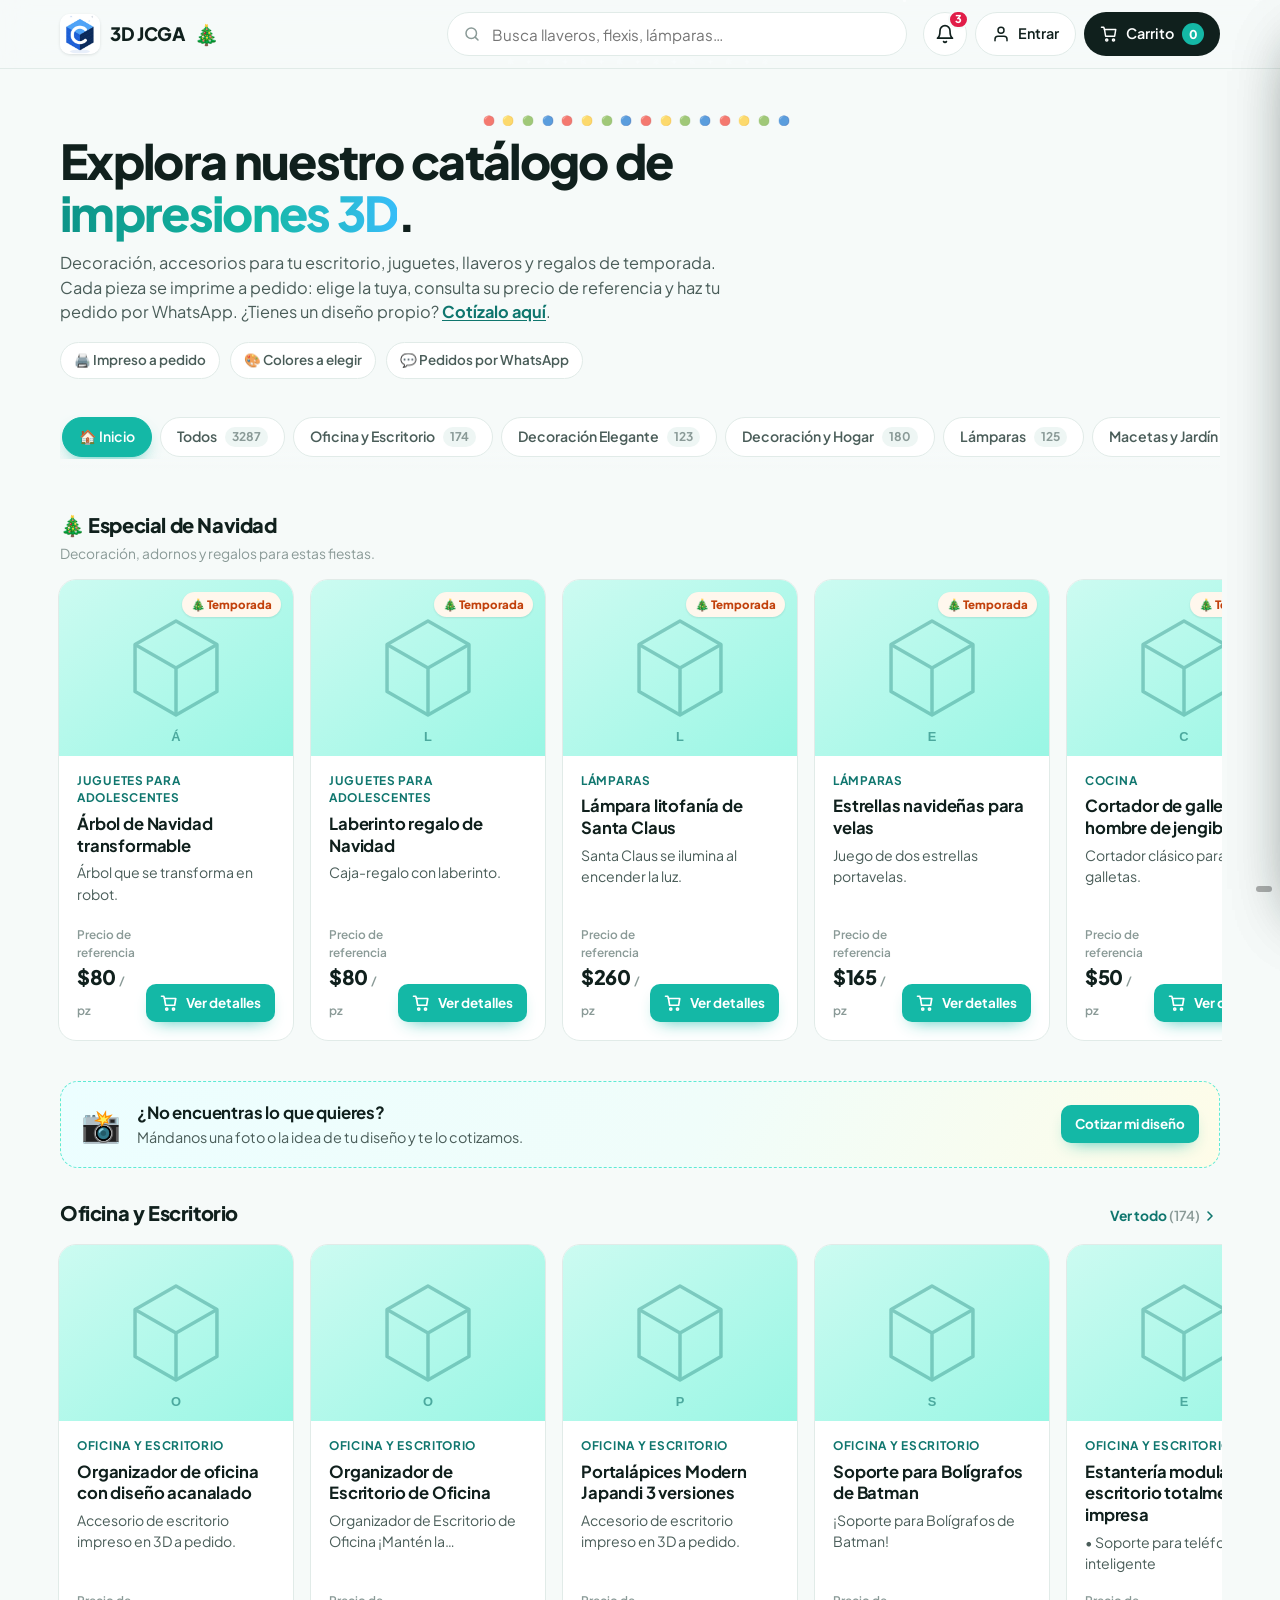
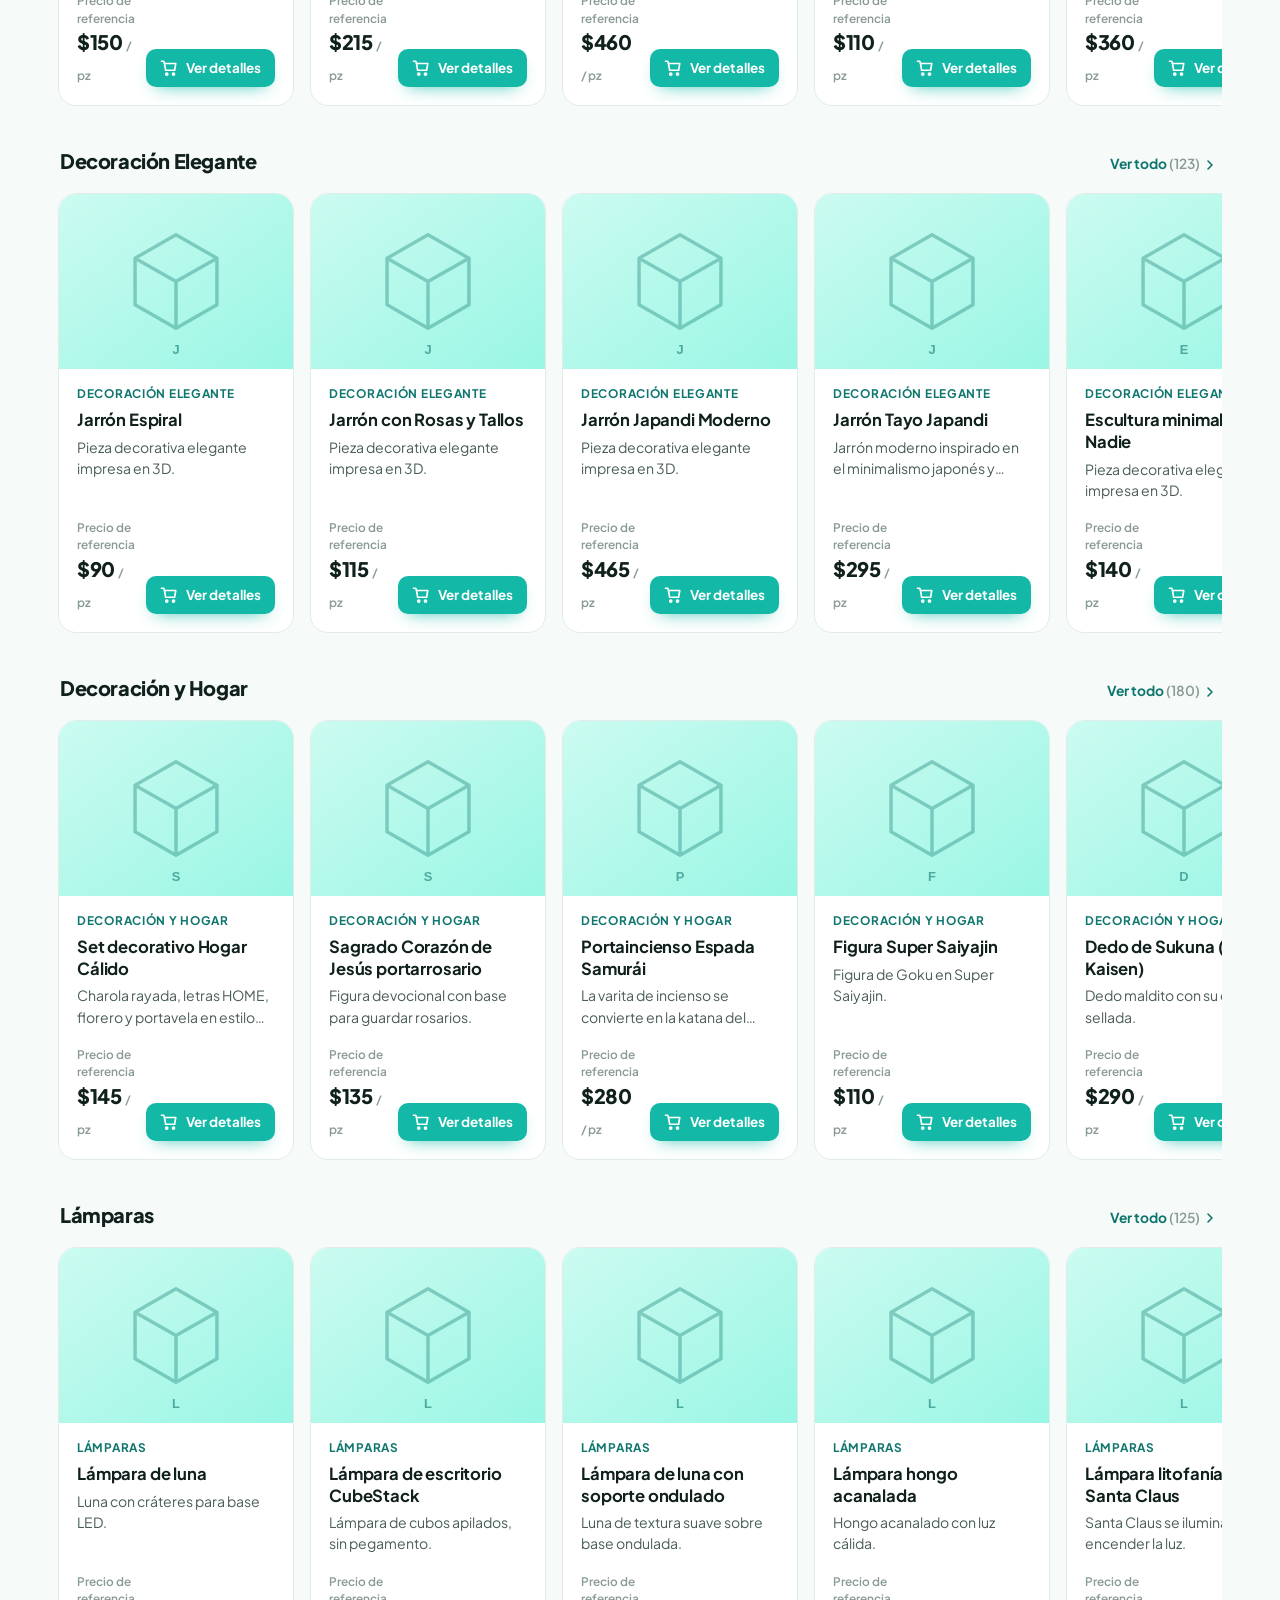
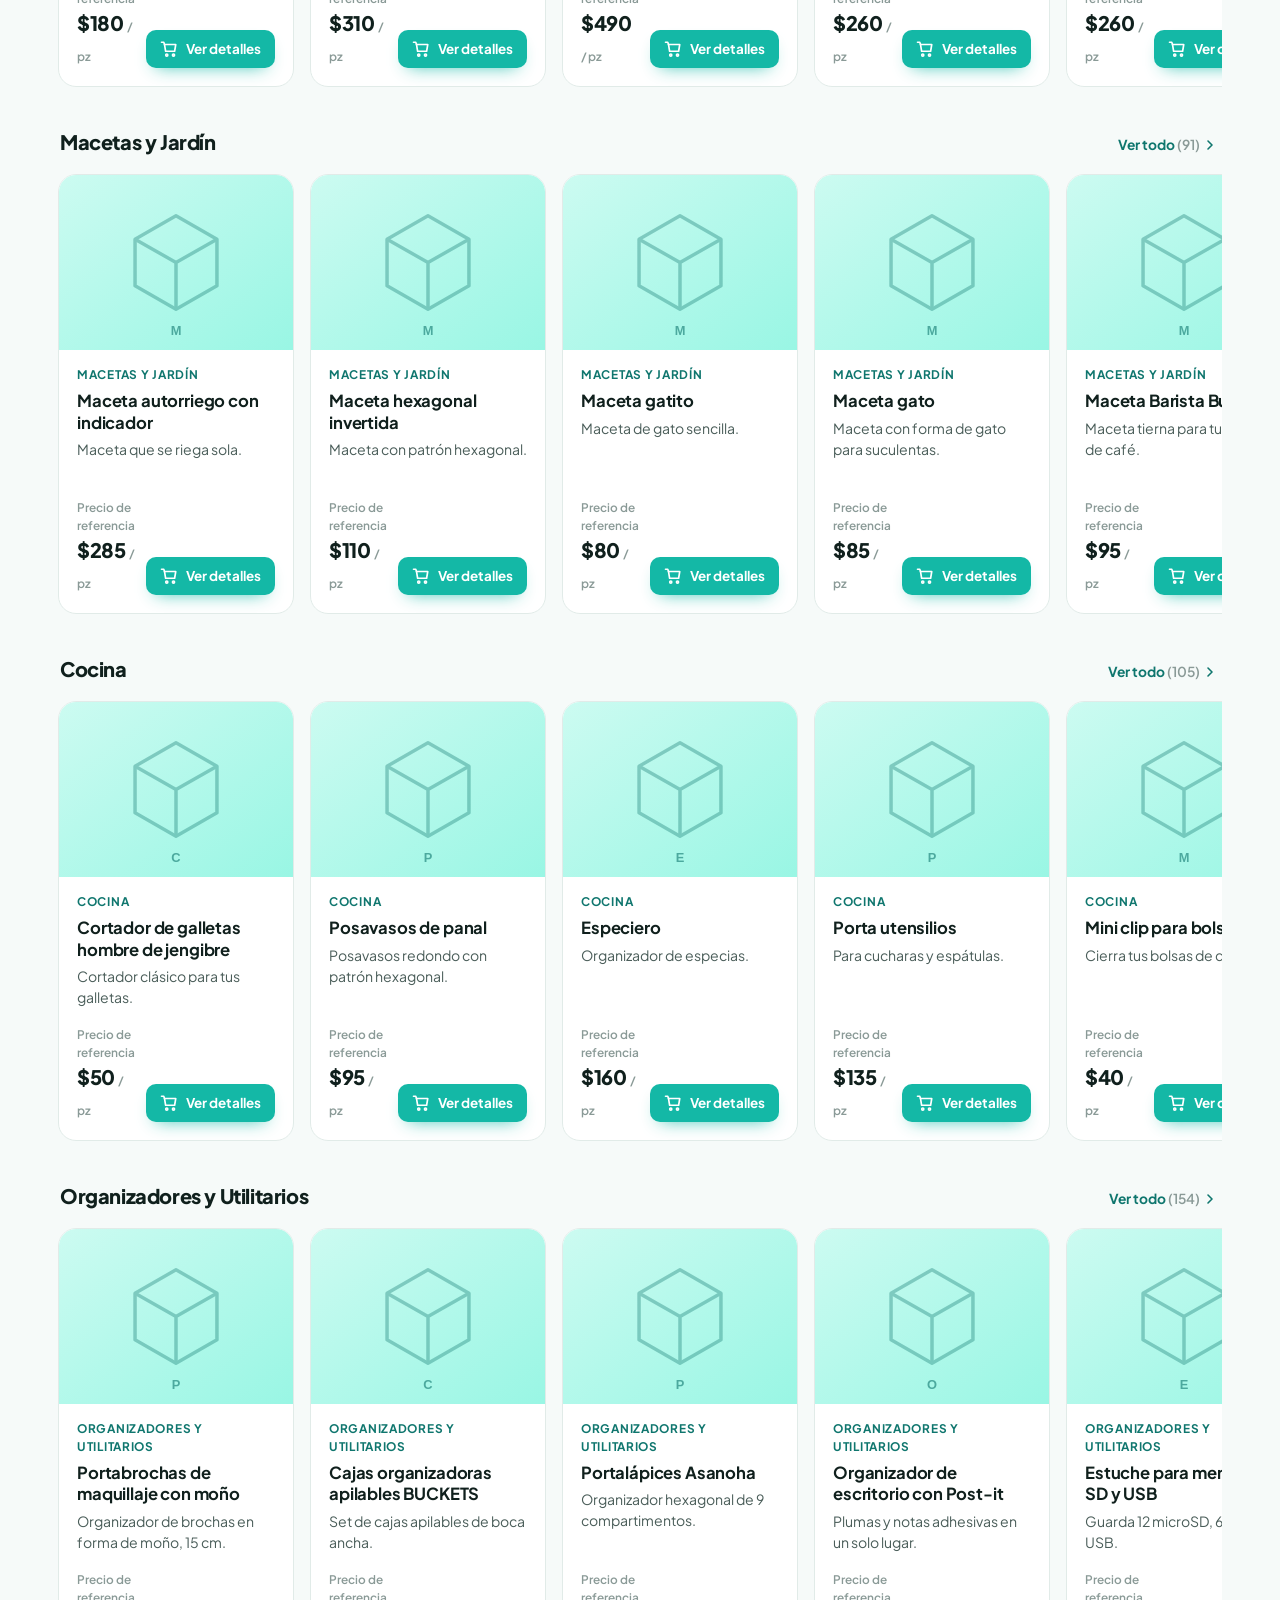
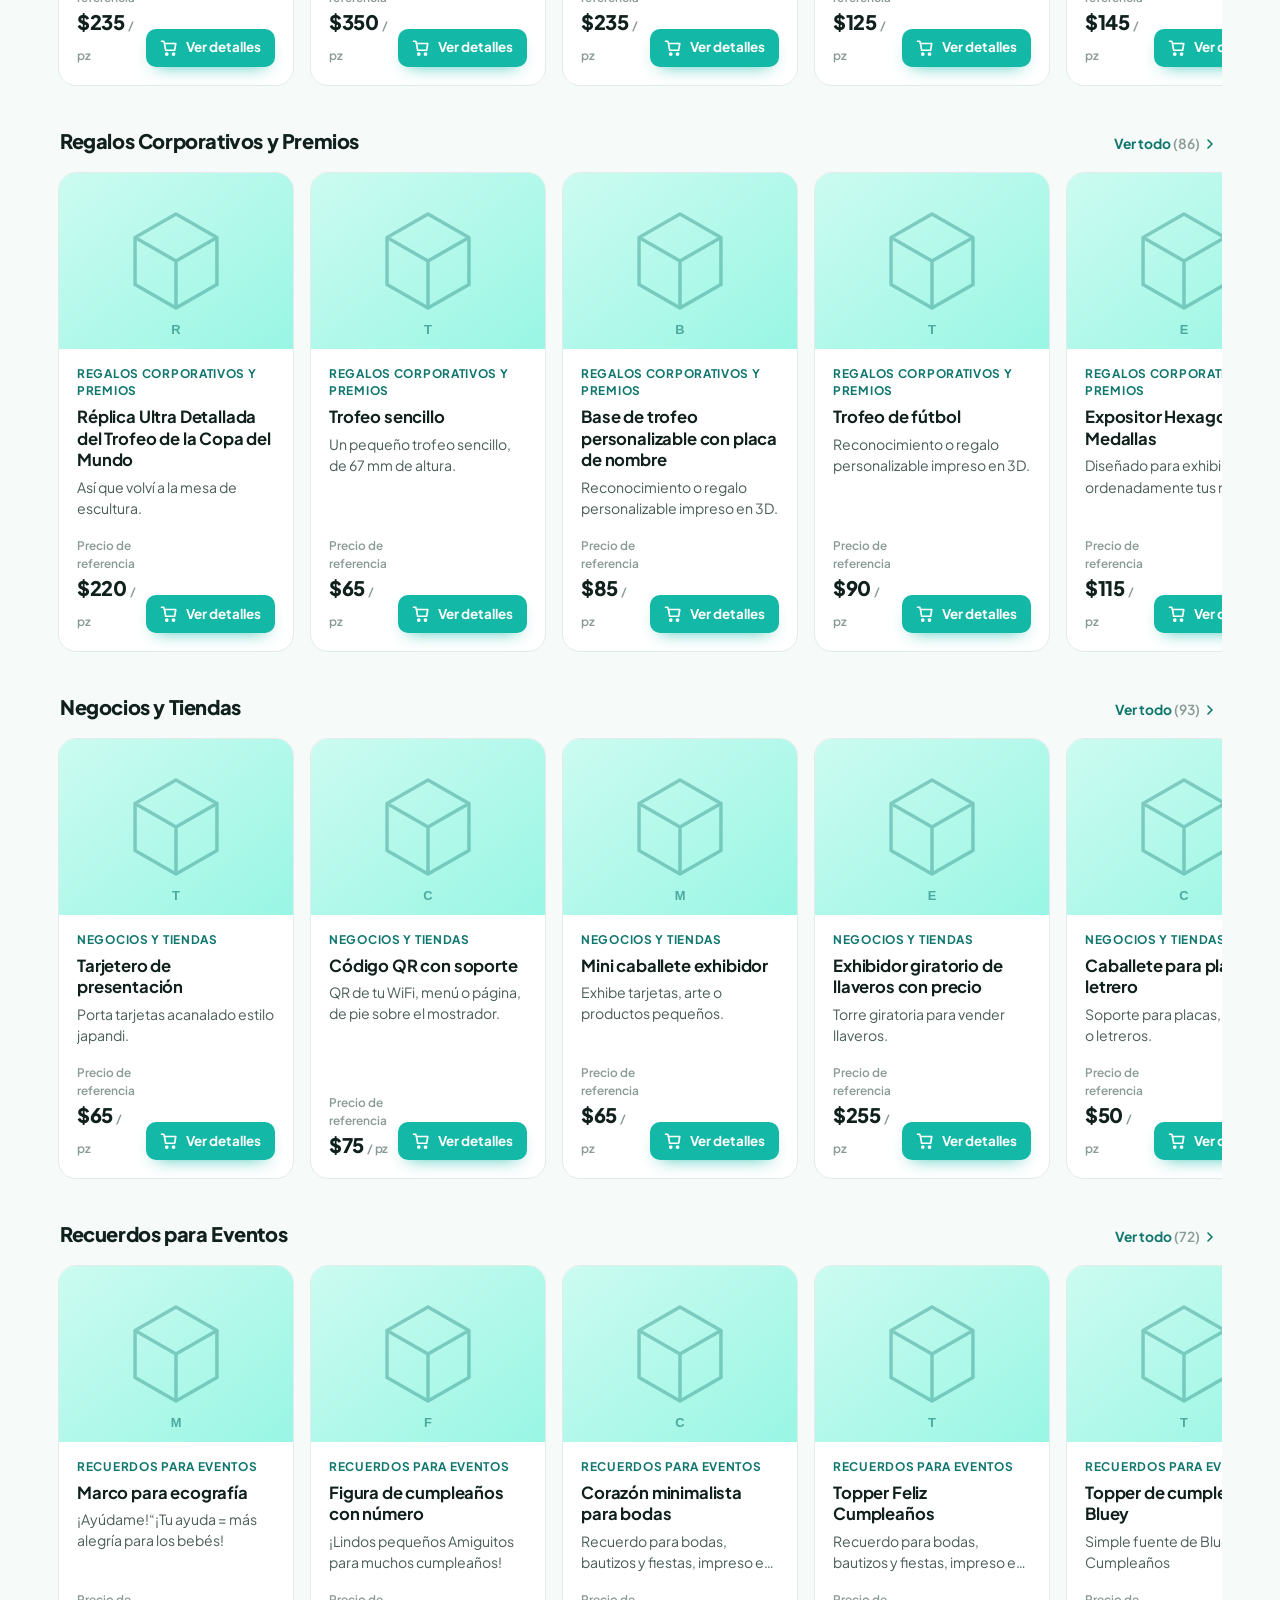
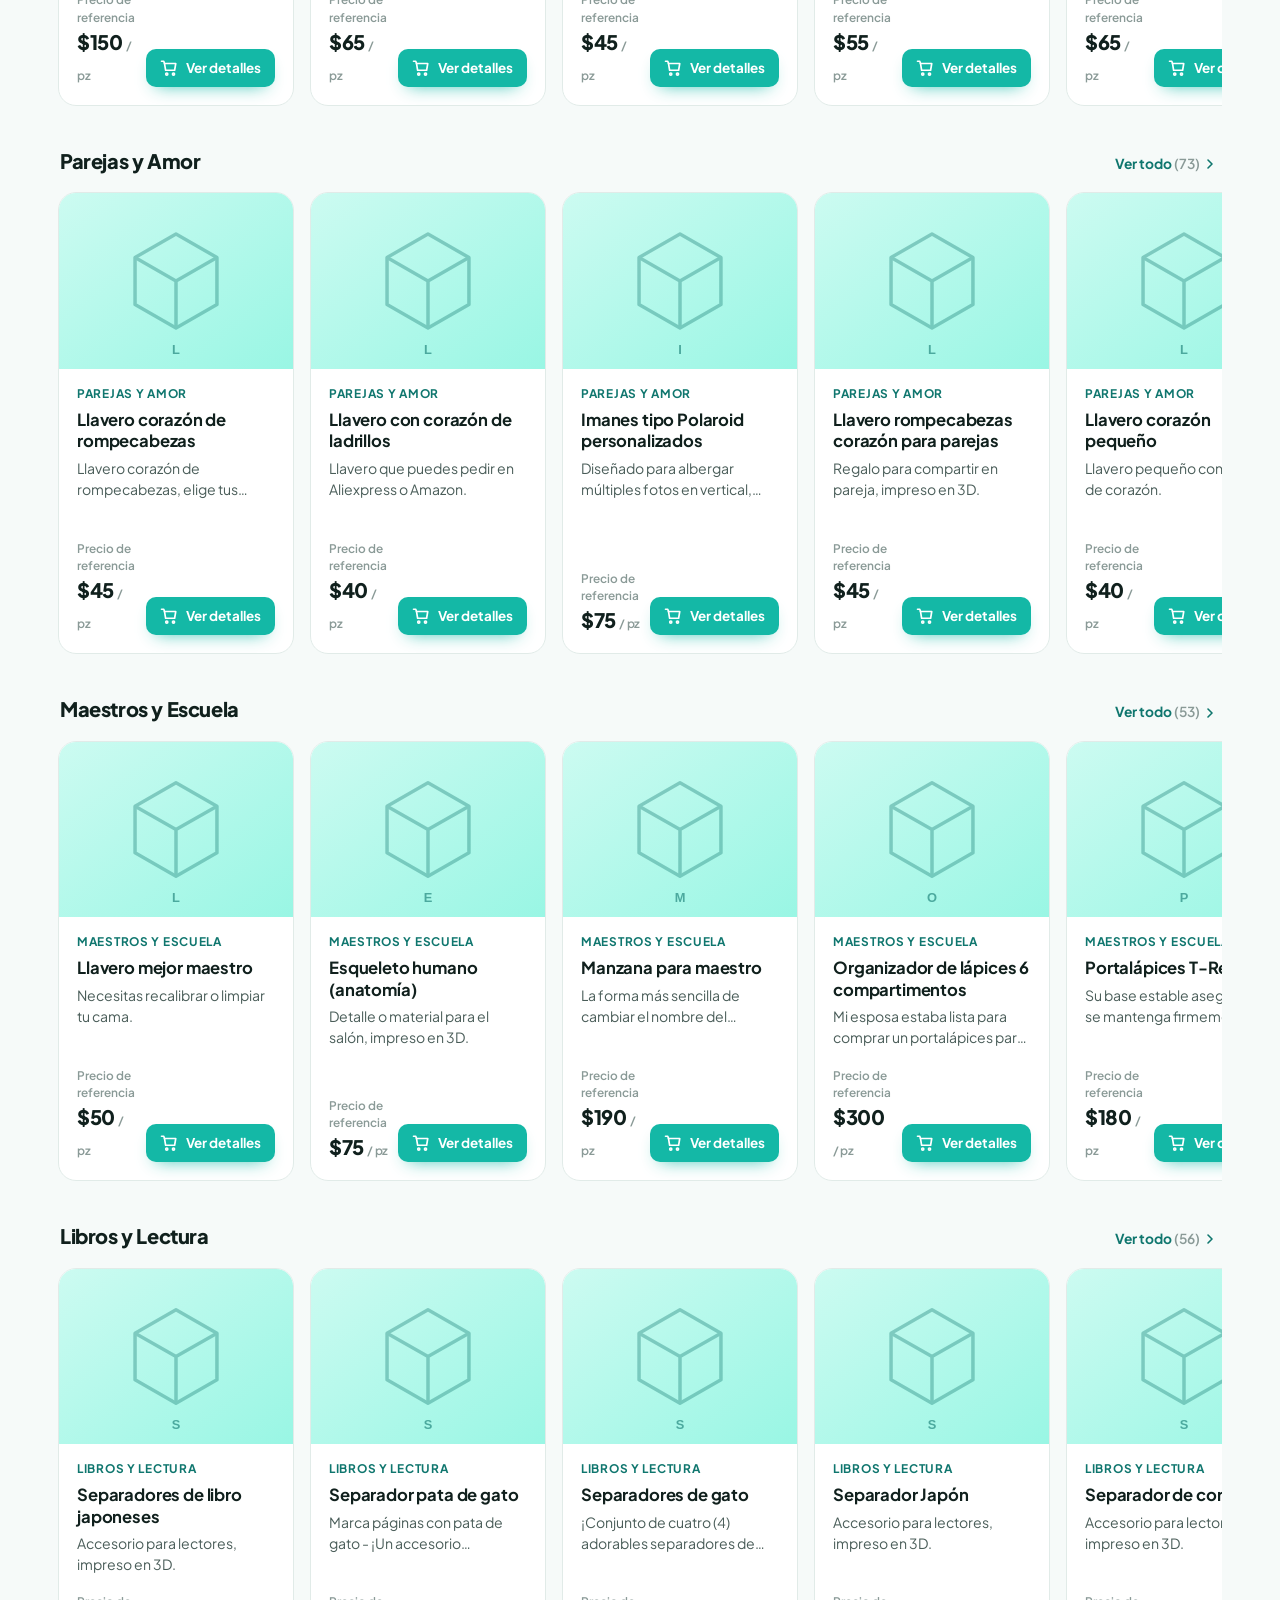
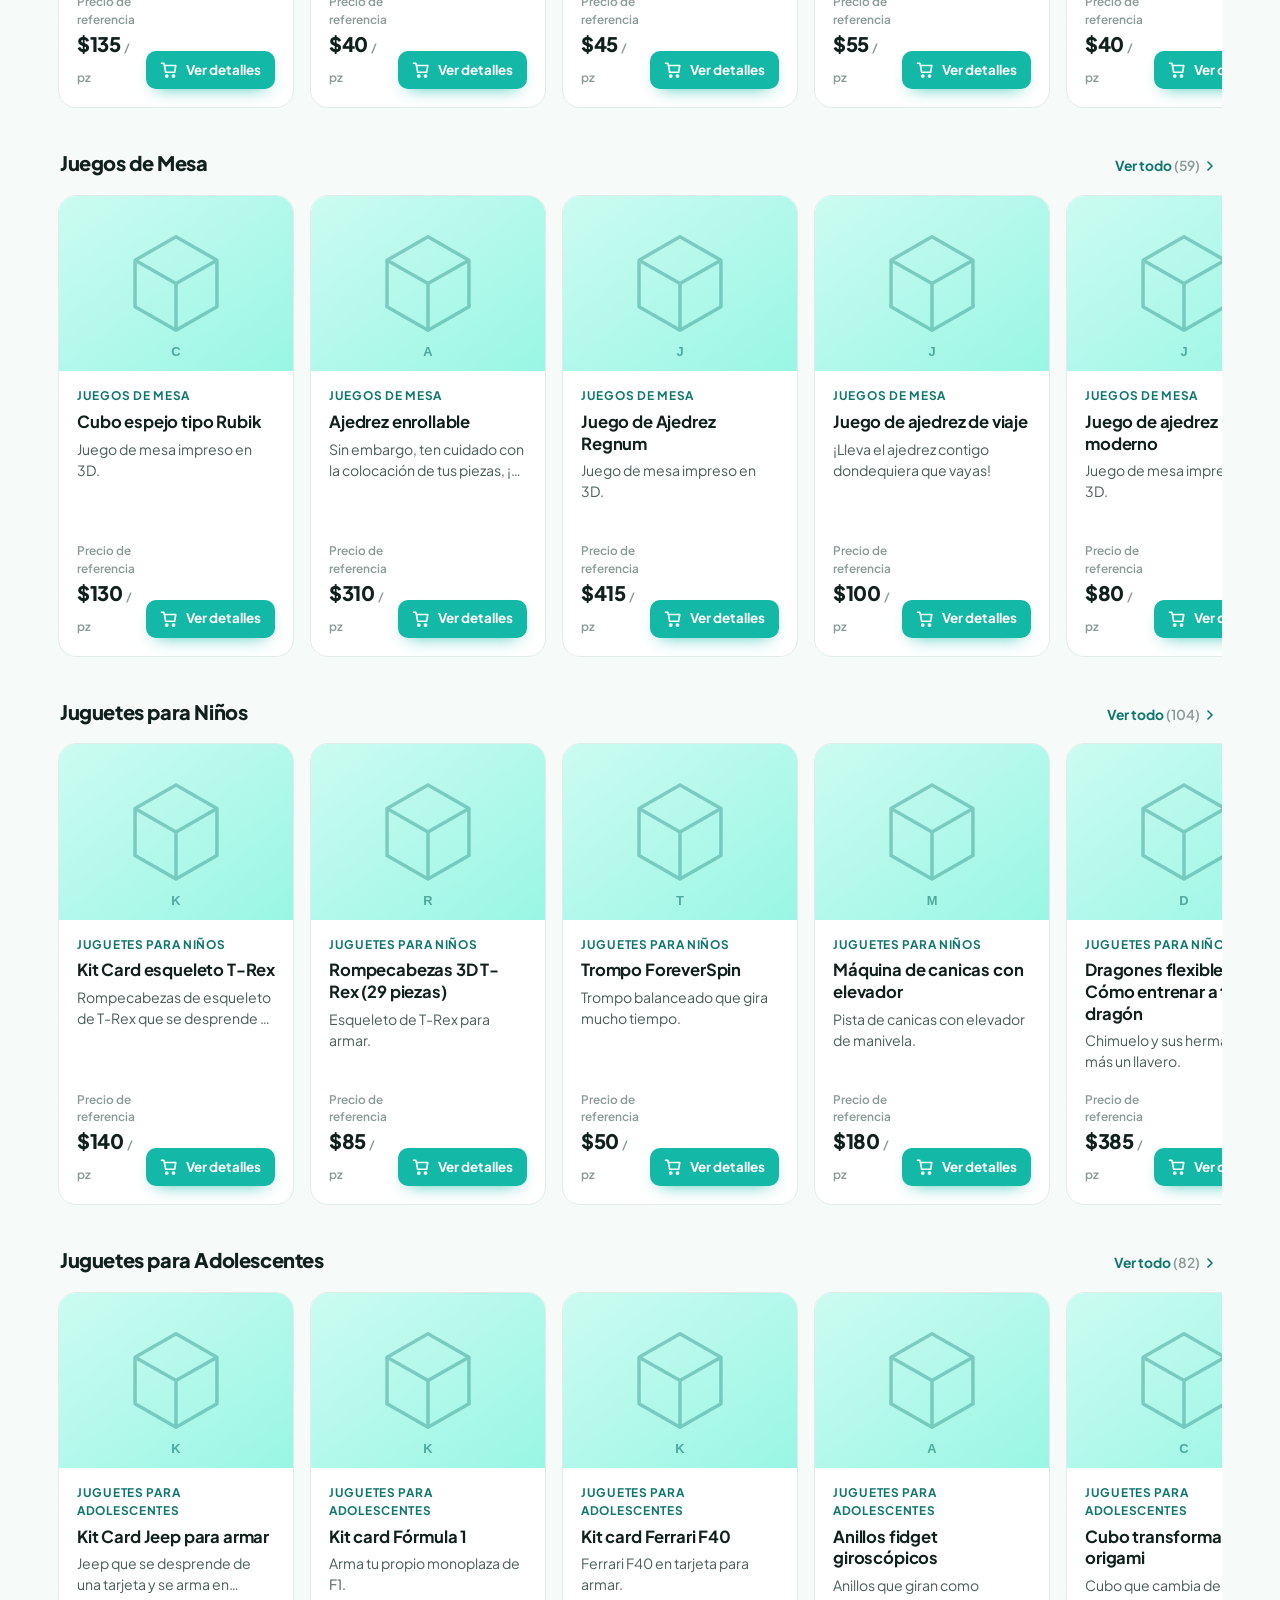
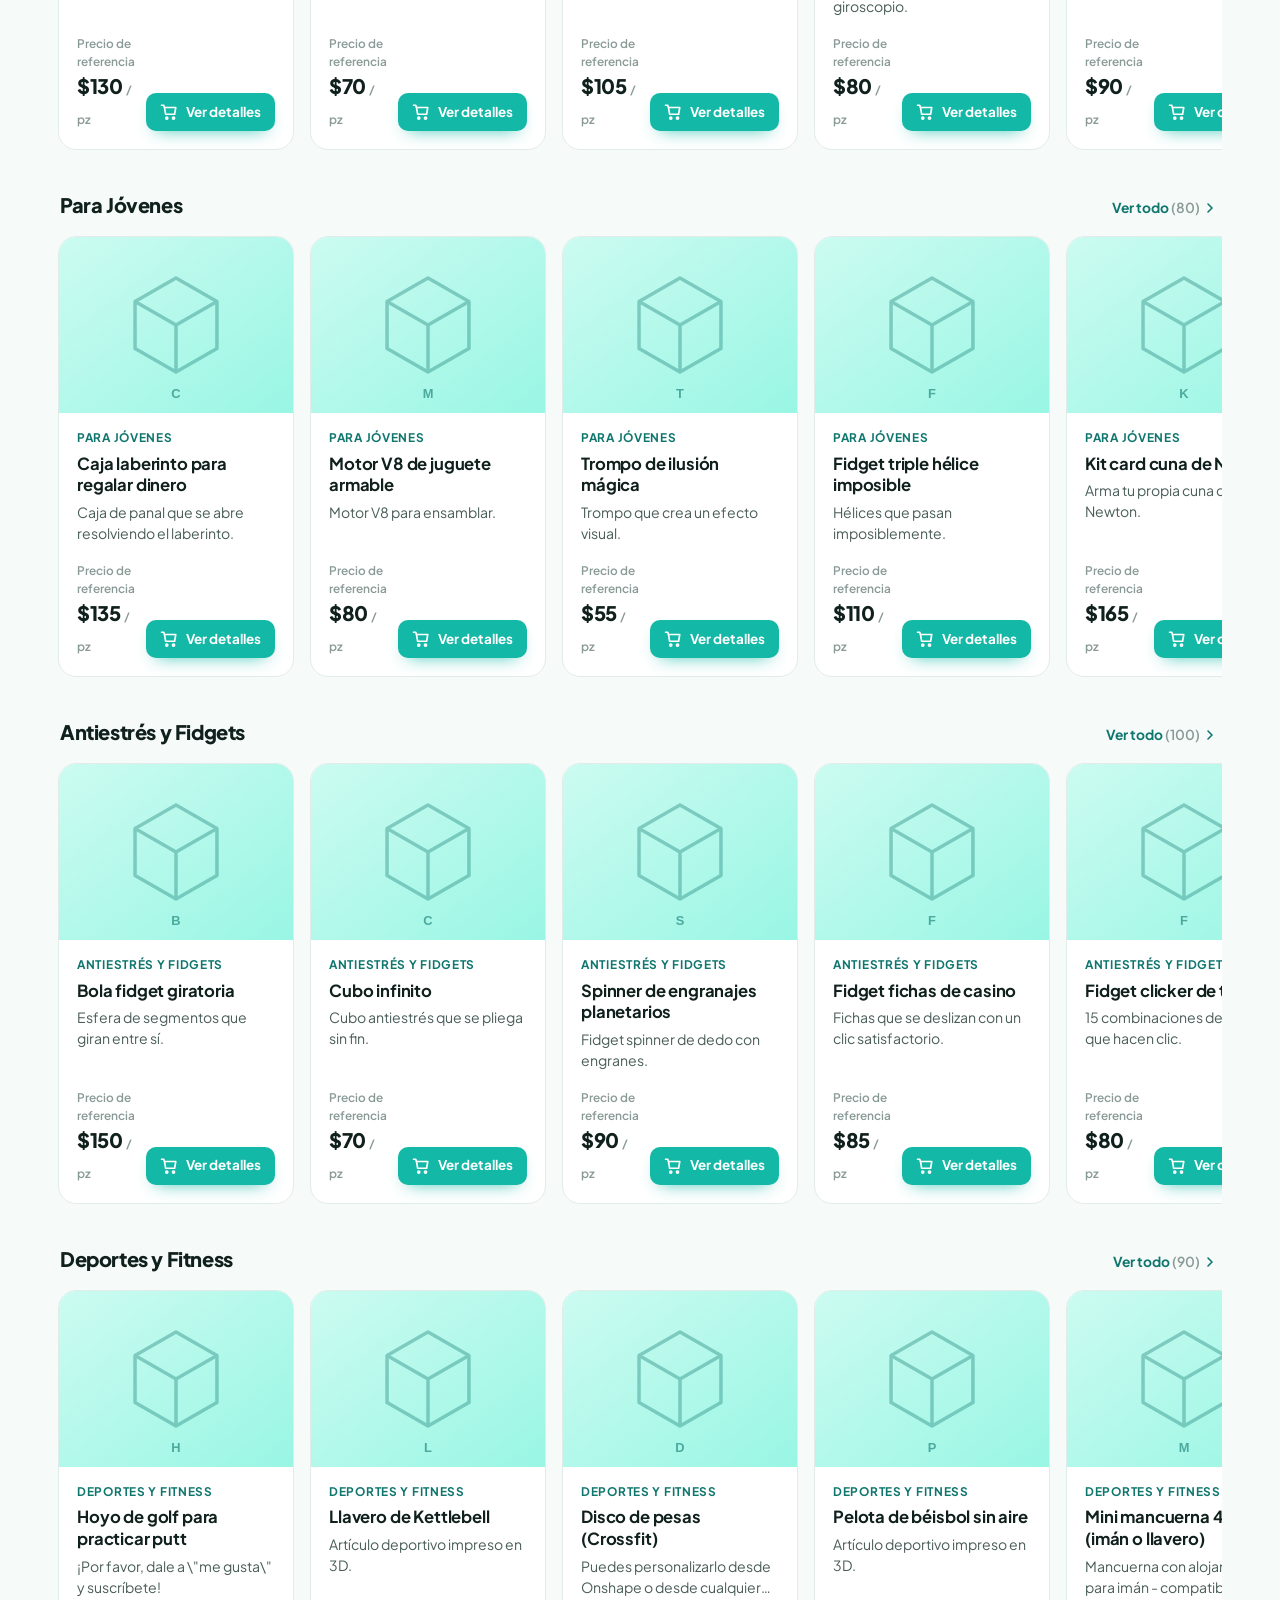
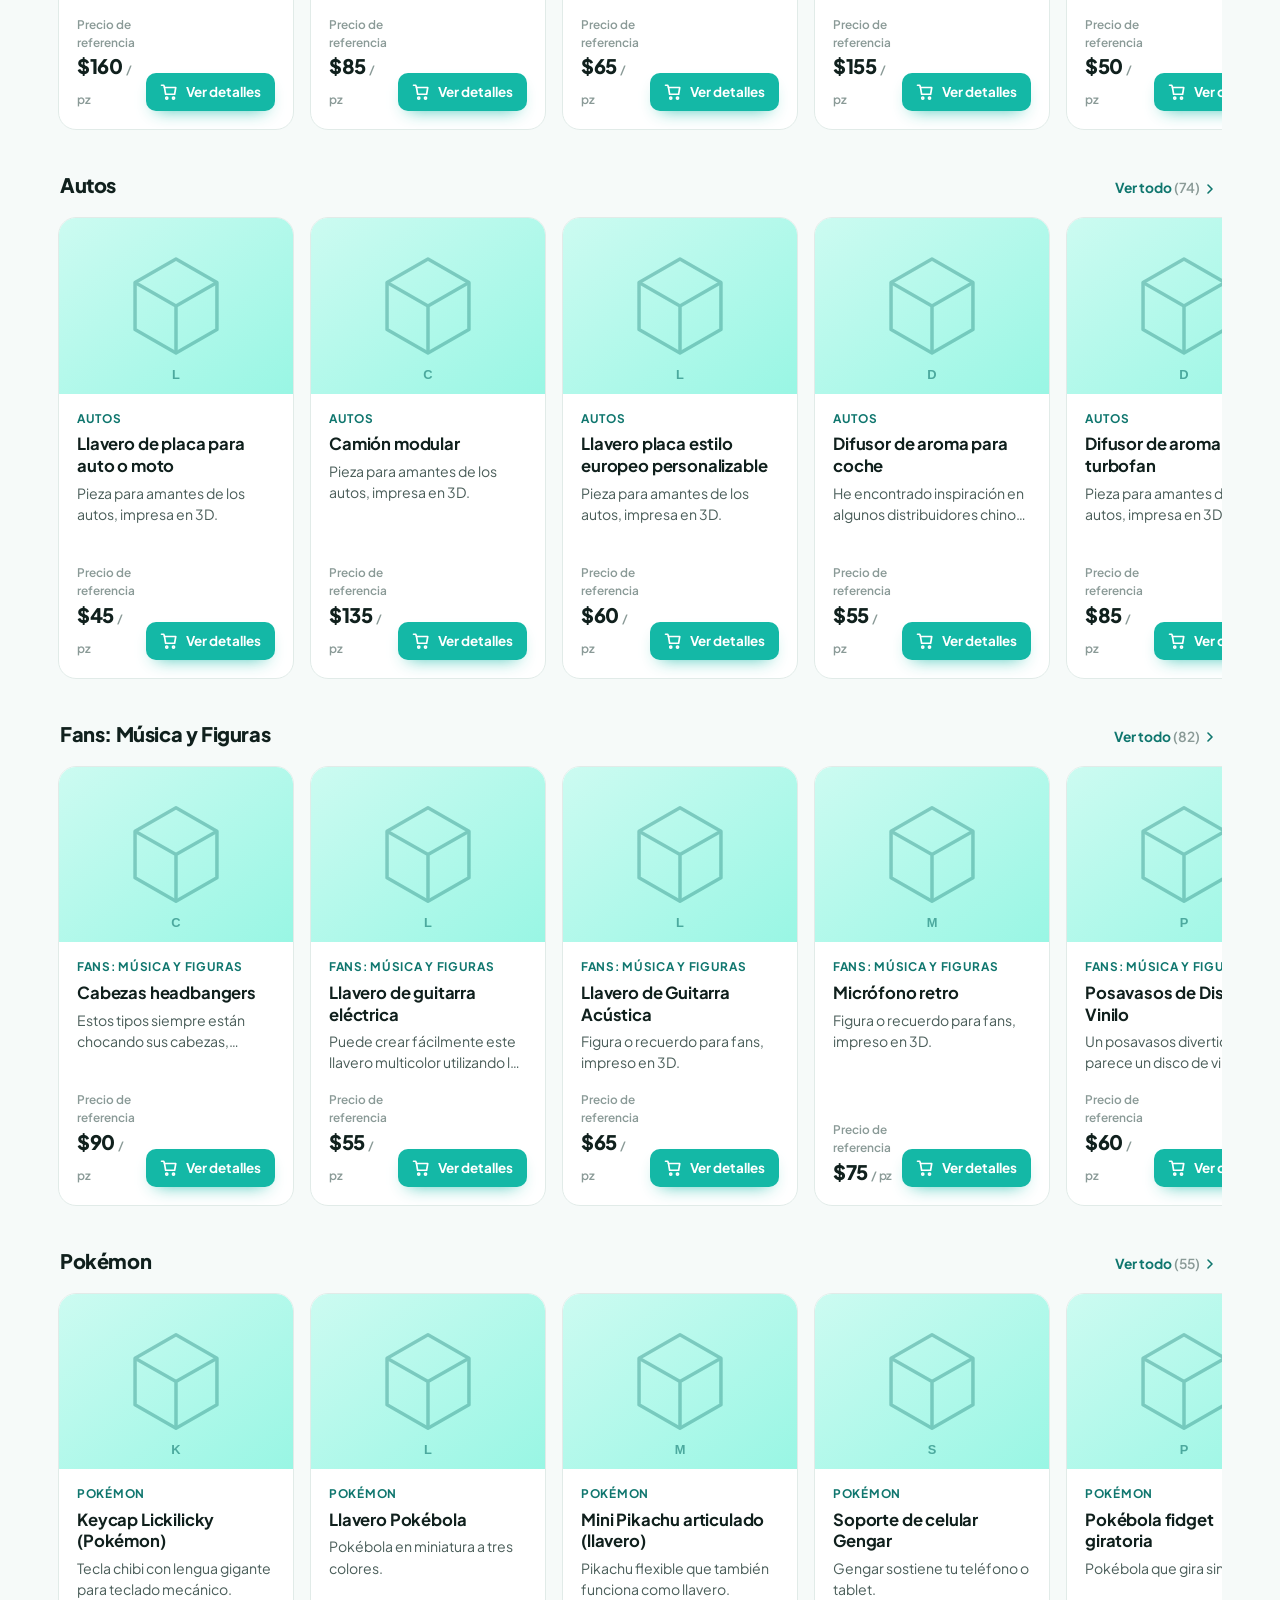
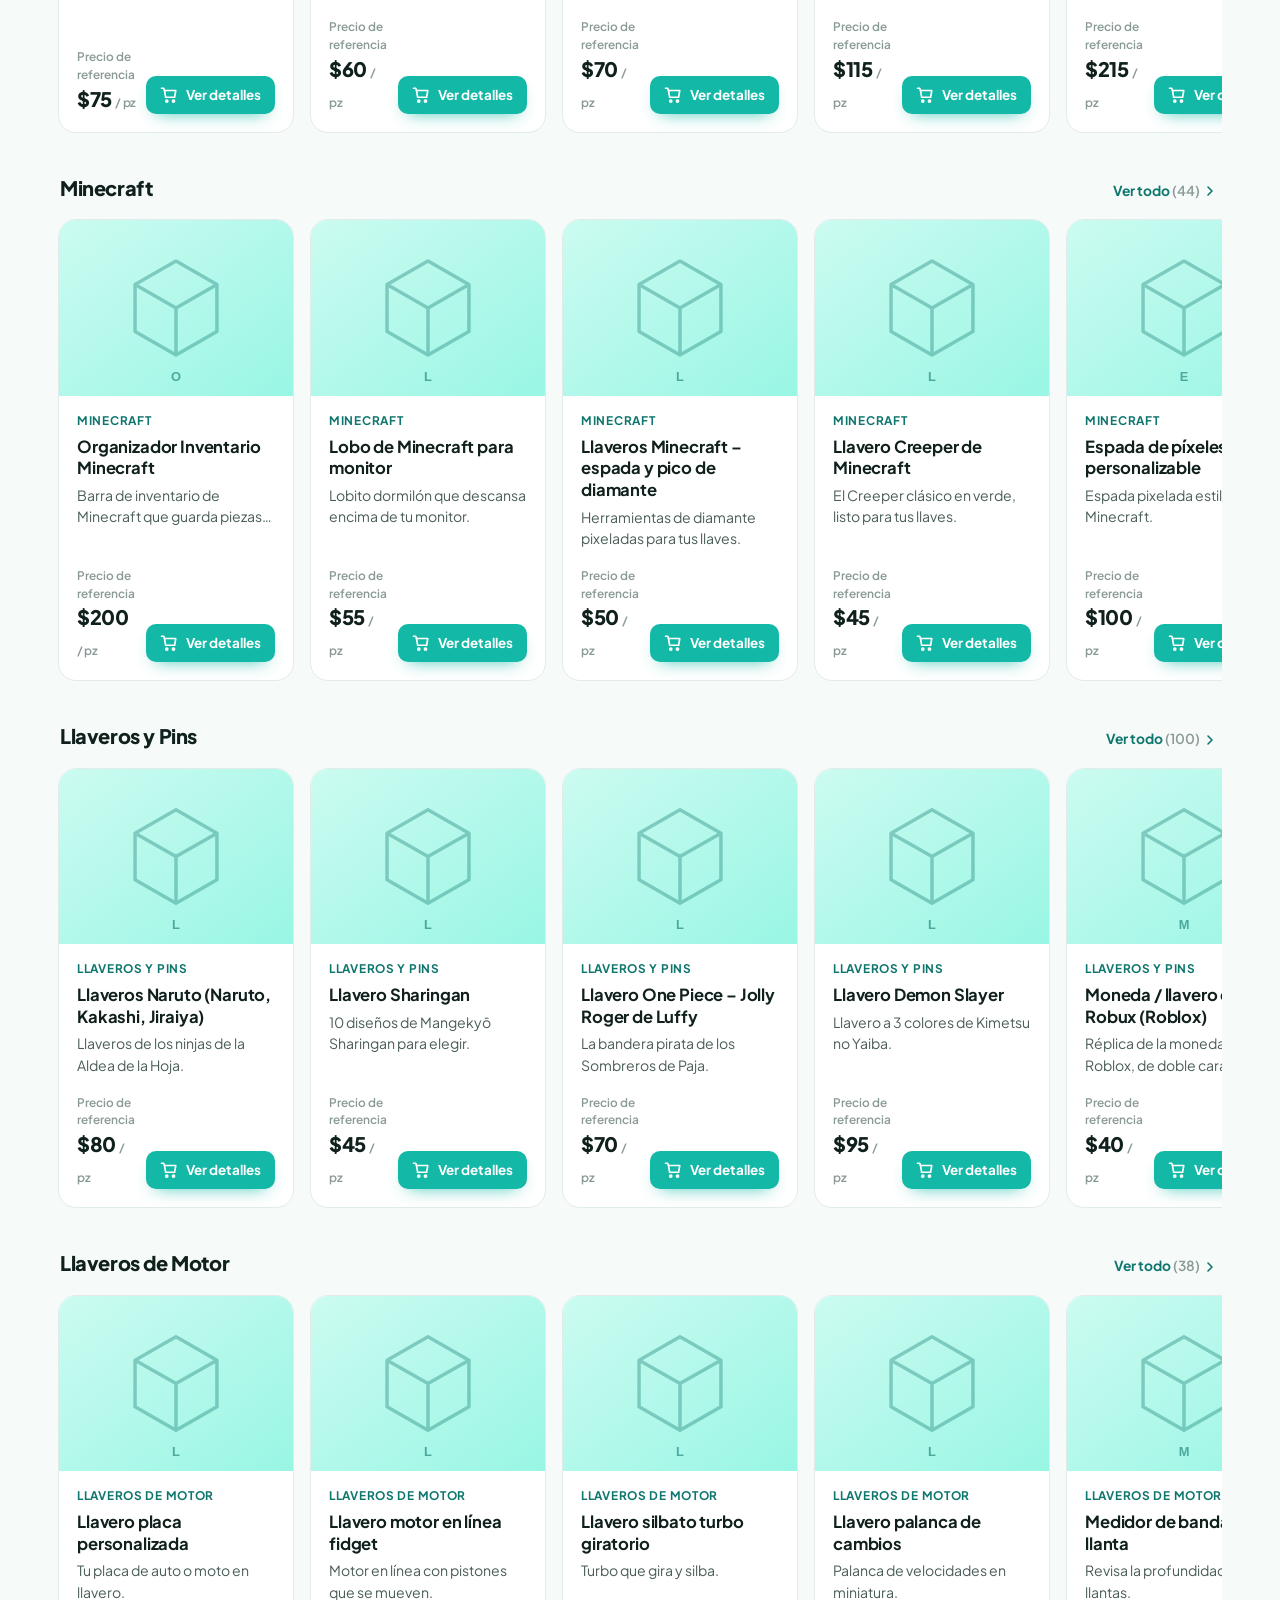
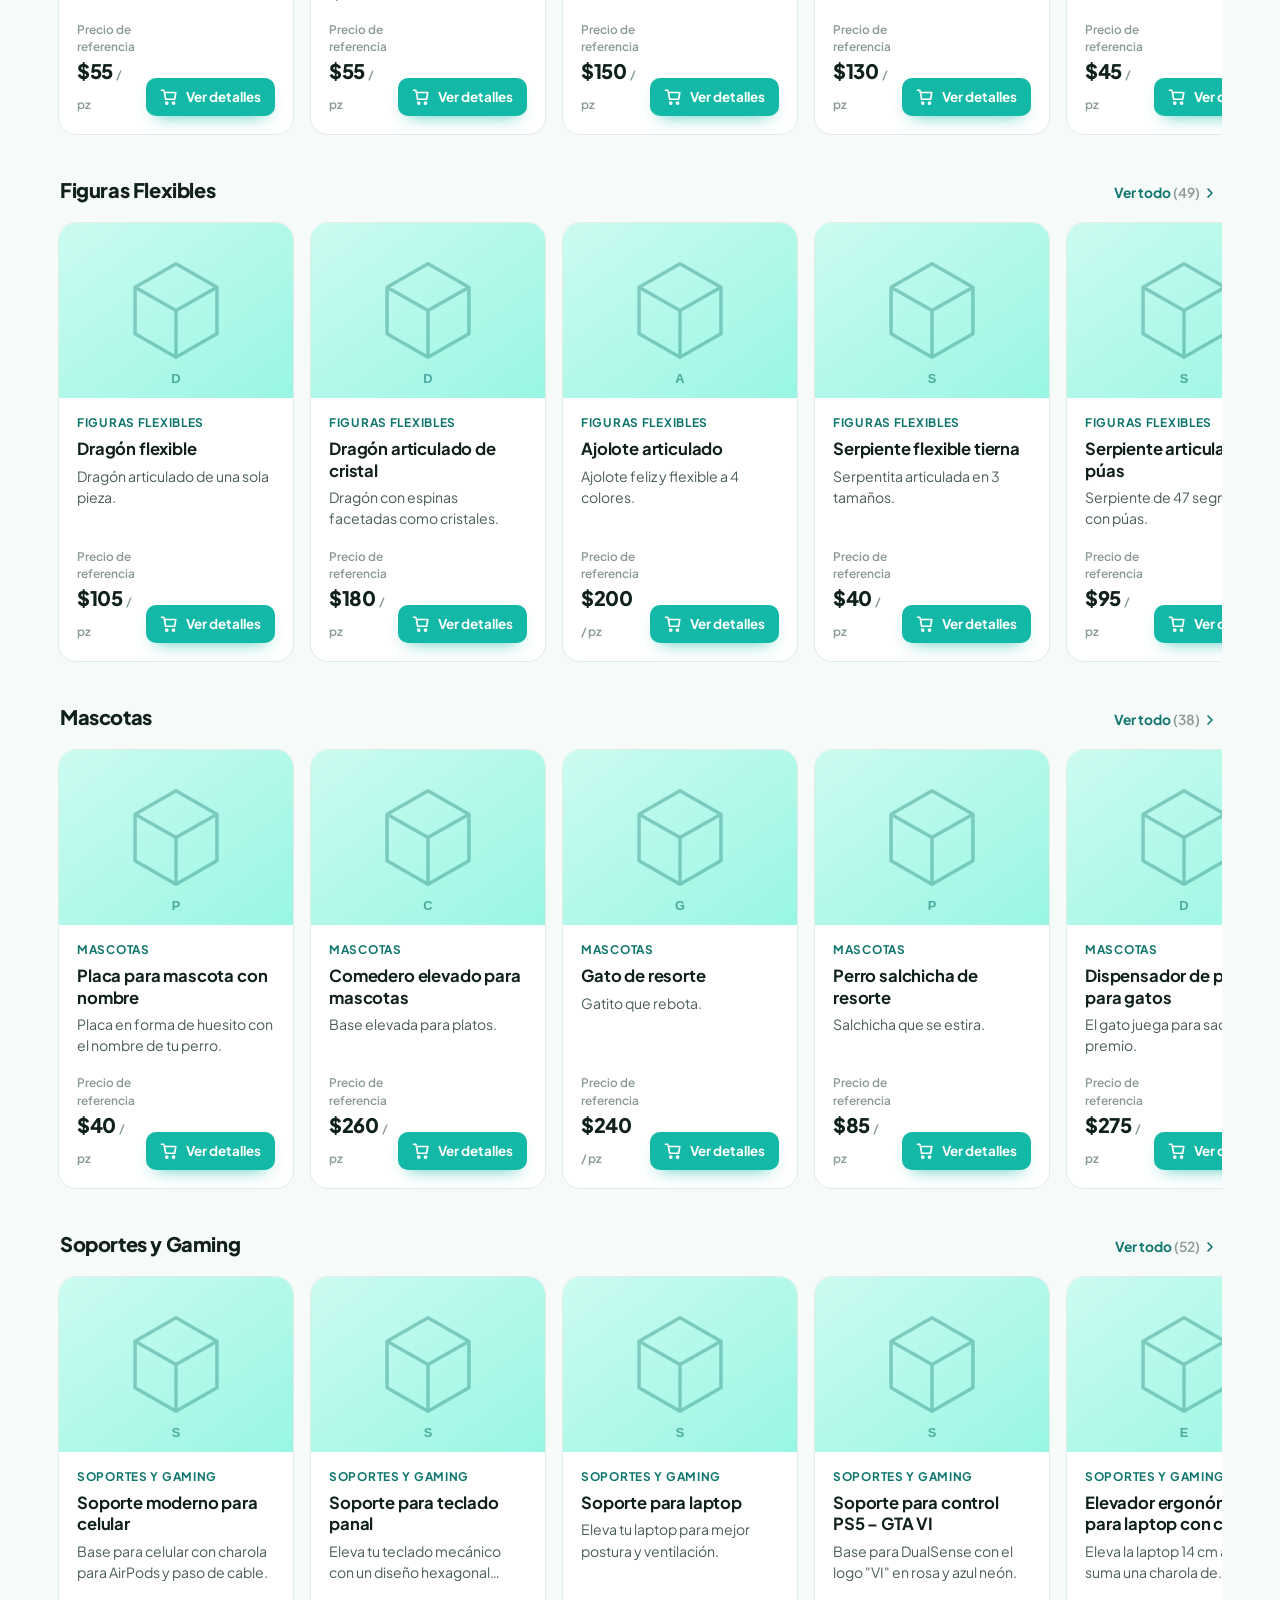
==== commit cb5cf031: "v2.0.1: la tienda vive en index.html - Corrige error de sintaxis en sw.js (las notificaciones push n" ====
--- a/index.html
+++ b/index.html
@@ -12,8 +12,8 @@
 <link rel="preconnect" href="https://fonts.googleapis.com">
 <link rel="preconnect" href="https://fonts.gstatic.com" crossorigin>
 <link href="https://fonts.googleapis.com/css2?family=Plus+Jakarta+Sans:wght@400;500;600;700;800&display=swap" rel="stylesheet">
-<link rel="stylesheet" href="css/styles.css?v=20261118m">
-<link rel="stylesheet" href="css/auth.css?v=20261118m">
+<link rel="stylesheet" href="css/styles.css?v=20261118n">
+<link rel="stylesheet" href="css/auth.css?v=20261118n">
 <style>
 /* ── Logo y árbol junto al nombre ── */
 .brand-logo { width: 40px; height: 40px; border-radius: 10px; object-fit: contain; background: #fff; box-shadow: 0 1px 3px rgba(16,32,29,.12); }
@@ -290,23 +290,23 @@
 <script src="js/supabase.min.js"></script>
 
 <!-- Datos y configuración -->
-<script src="js/config.js?v=20261118m" defer></script>
-<script src="js/data/productos.js?v=20261118m" defer></script>
-<script src="js/supabase.js?v=20261118m" defer></script>
+<script src="js/config.js?v=20261118n" defer></script>
+<script src="js/data/productos.js?v=20261118n" defer></script>
+<script src="js/supabase.js?v=20261118n" defer></script>
 <!-- Lógica de la app (el orden importa) -->
-<script src="js/utils.js?v=20261118m" defer></script>
-<script src="js/auth.js?v=20261118m" defer></script>
-<script src="js/user-panel.js?v=20261118m" defer></script>
-<script src="js/notificaciones.js?v=20261118m" defer></script>
-<script src="js/mantenimiento.js?v=20261118m" defer></script>
-<script src="js/invitacion.js?v=20261118m" defer></script>
-<script src="js/cart.js?v=20261118m" defer></script>
-<script src="js/catalog.js?v=20261118m" defer></script>
-<script src="js/product-modal.js?v=20261118m" defer></script>
-<script src="js/cart-drawer.js?v=20261118m" defer></script>
-<script src="js/pedidos.js?v=20261118m" defer></script>
-<script src="js/checkout.js?v=20261118m" defer></script>
-<script src="js/quote.js?v=20261118m" defer></script>
-<script src="js/main.js?v=20261118m" defer></script>
+<script src="js/utils.js?v=20261118n" defer></script>
+<script src="js/auth.js?v=20261118n" defer></script>
+<script src="js/user-panel.js?v=20261118n" defer></script>
+<script src="js/notificaciones.js?v=20261118n" defer></script>
+<script src="js/mantenimiento.js?v=20261118n" defer></script>
+<script src="js/invitacion.js?v=20261118n" defer></script>
+<script src="js/cart.js?v=20261118n" defer></script>
+<script src="js/catalog.js?v=20261118n" defer></script>
+<script src="js/product-modal.js?v=20261118n" defer></script>
+<script src="js/cart-drawer.js?v=20261118n" defer></script>
+<script src="js/pedidos.js?v=20261118n" defer></script>
+<script src="js/checkout.js?v=20261118n" defer></script>
+<script src="js/quote.js?v=20261118n" defer></script>
+<script src="js/main.js?v=20261118n" defer></script>
 </body>
 </html>
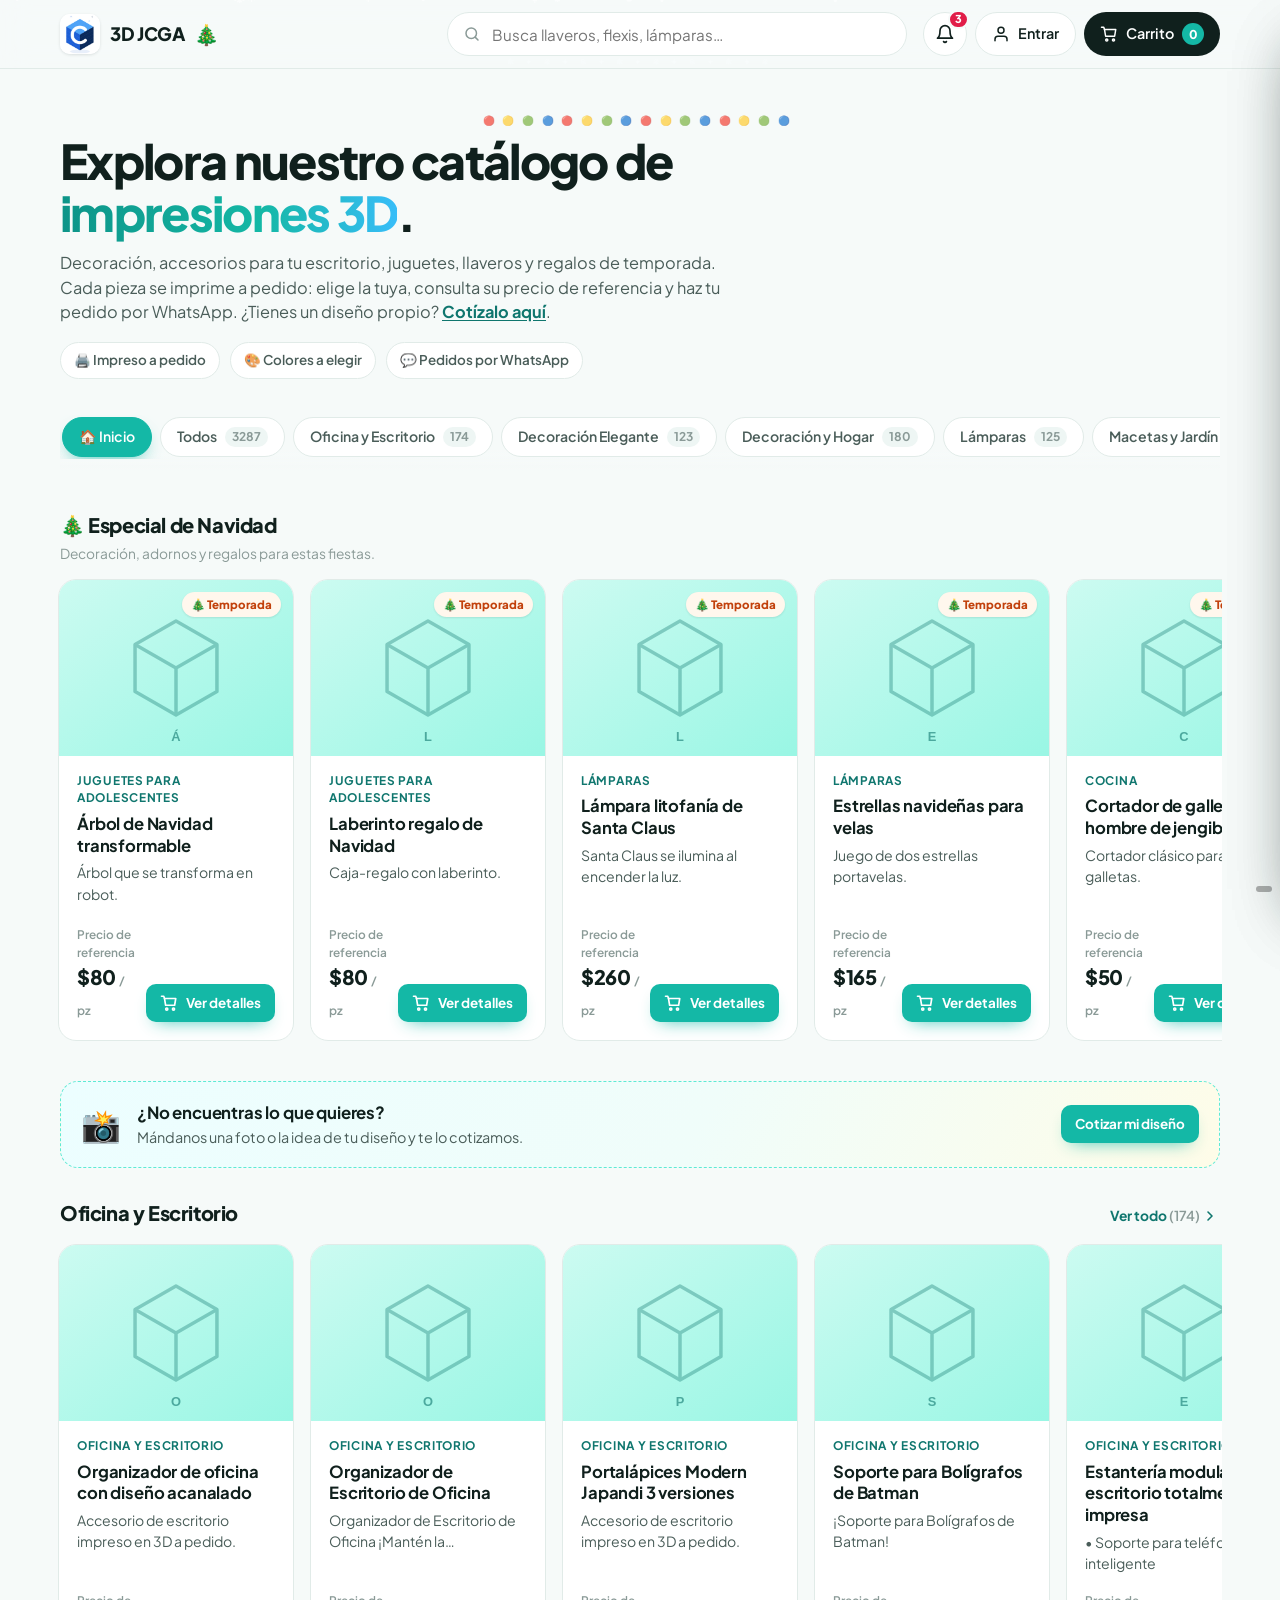
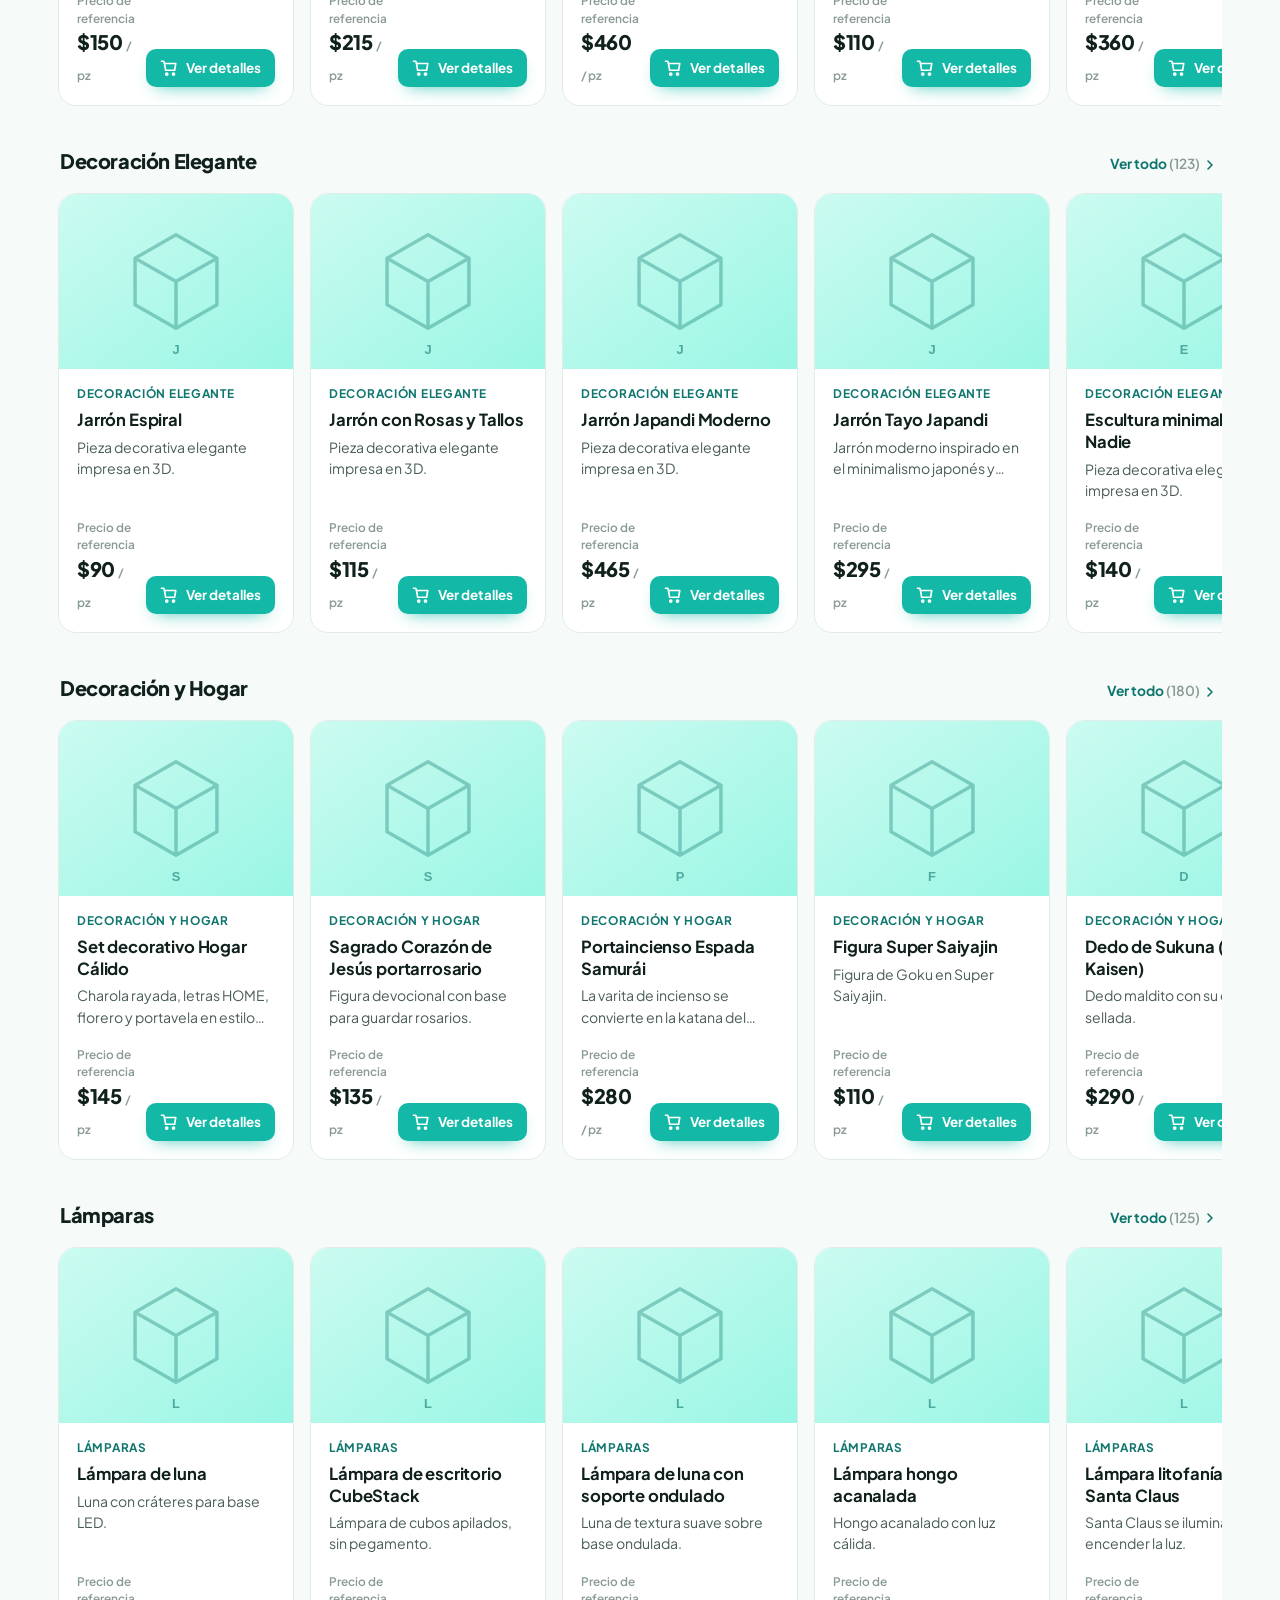
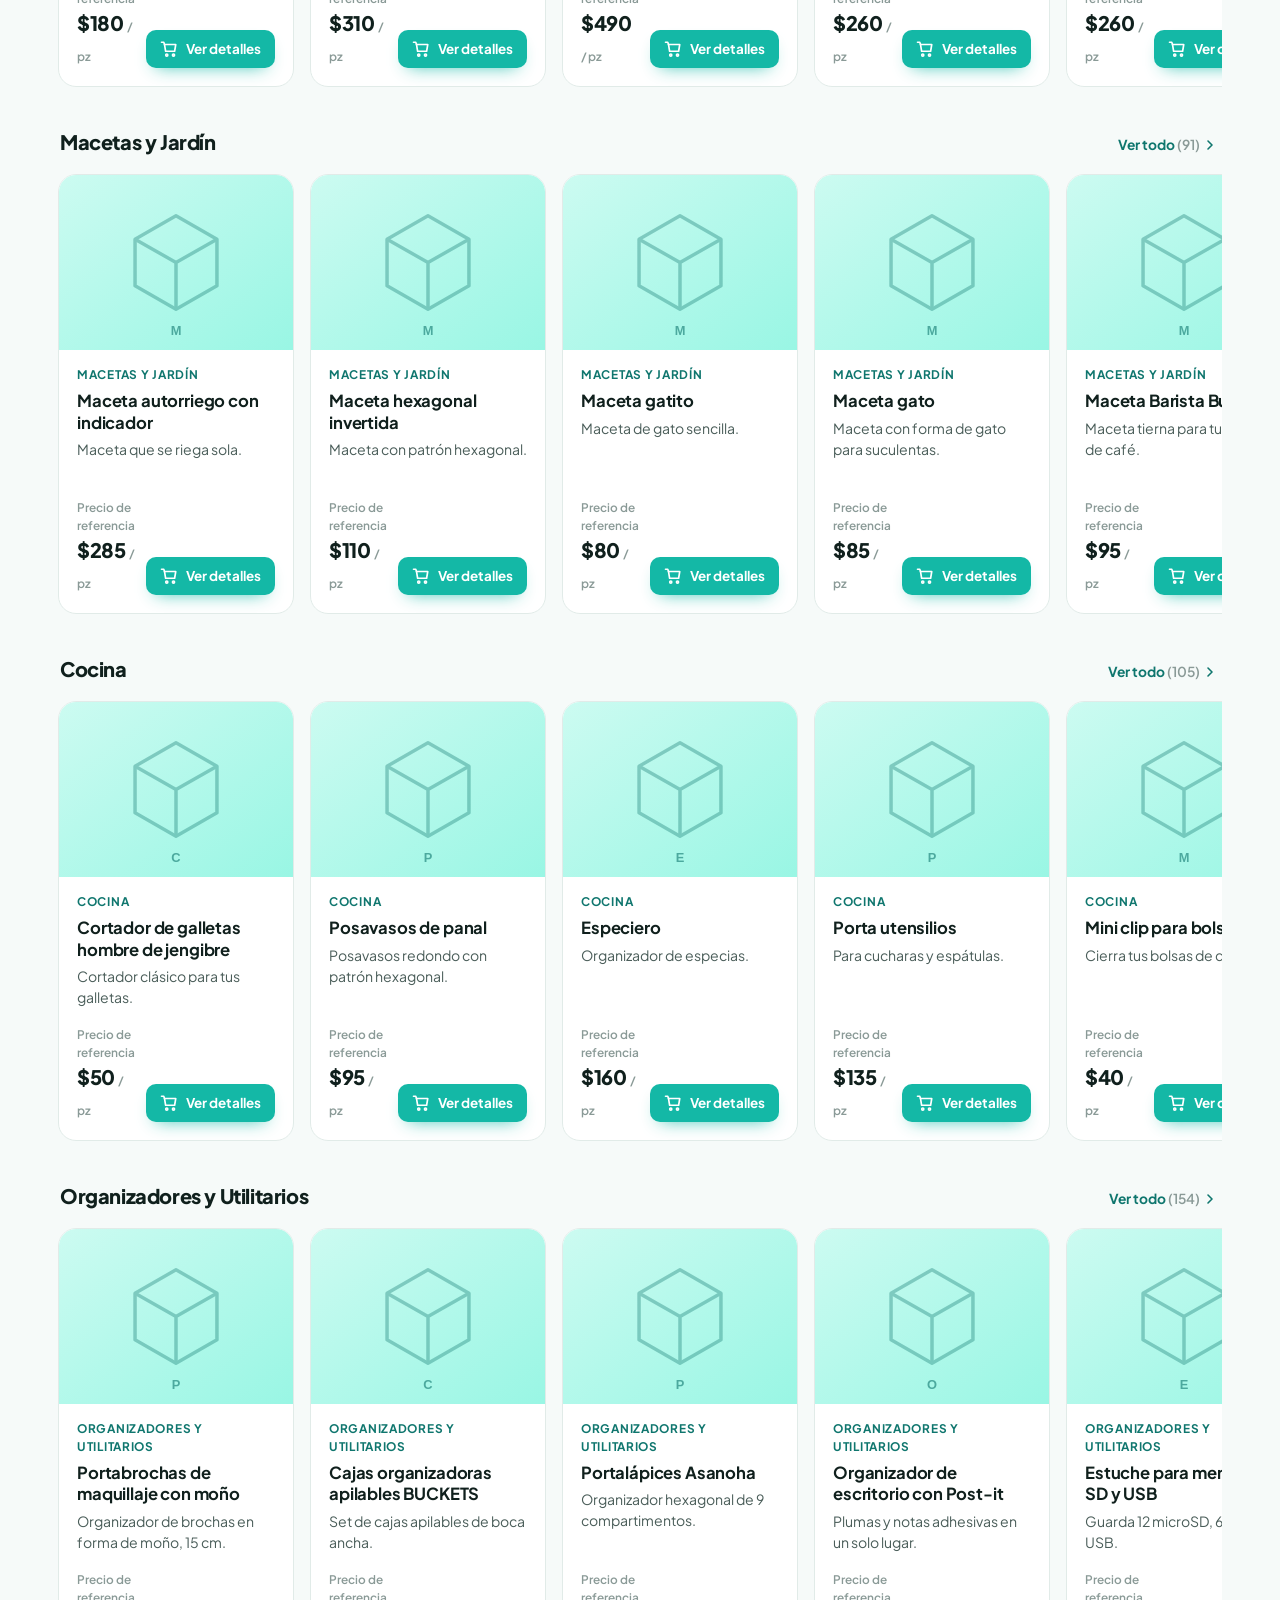
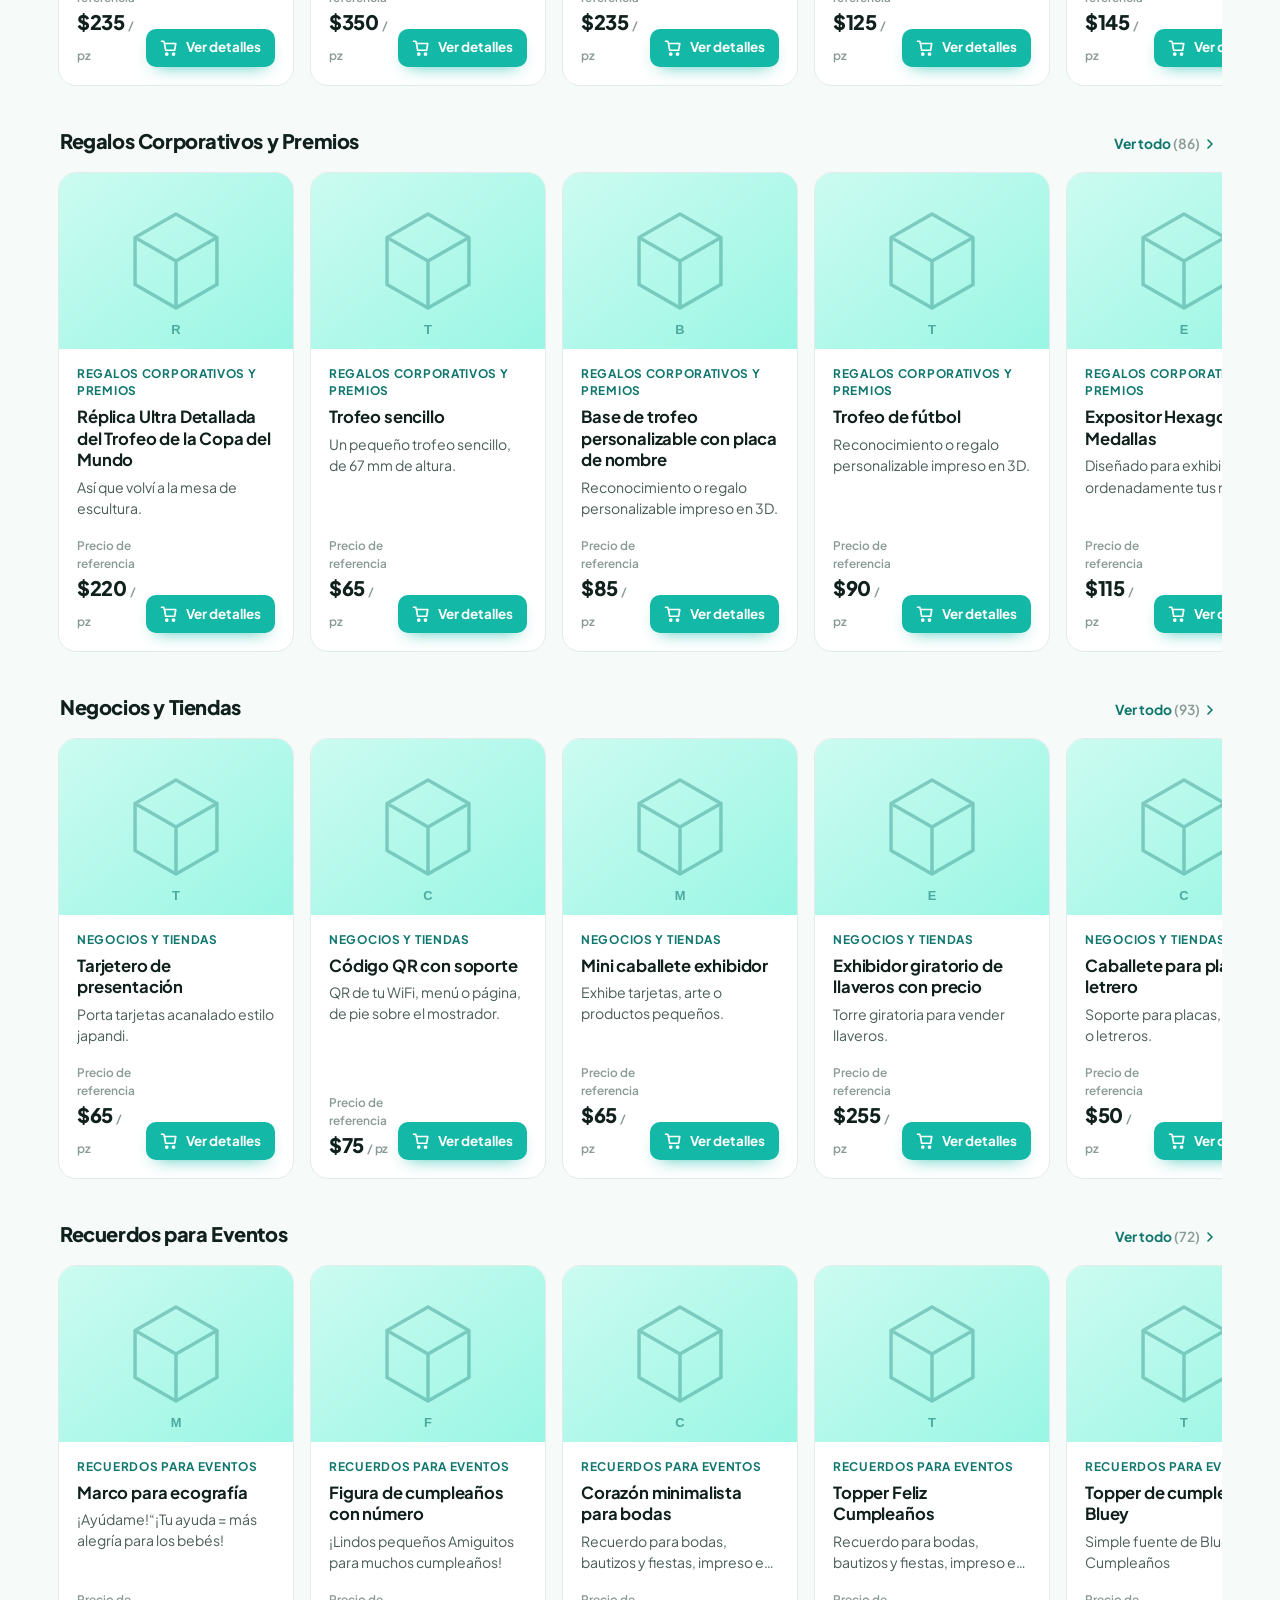
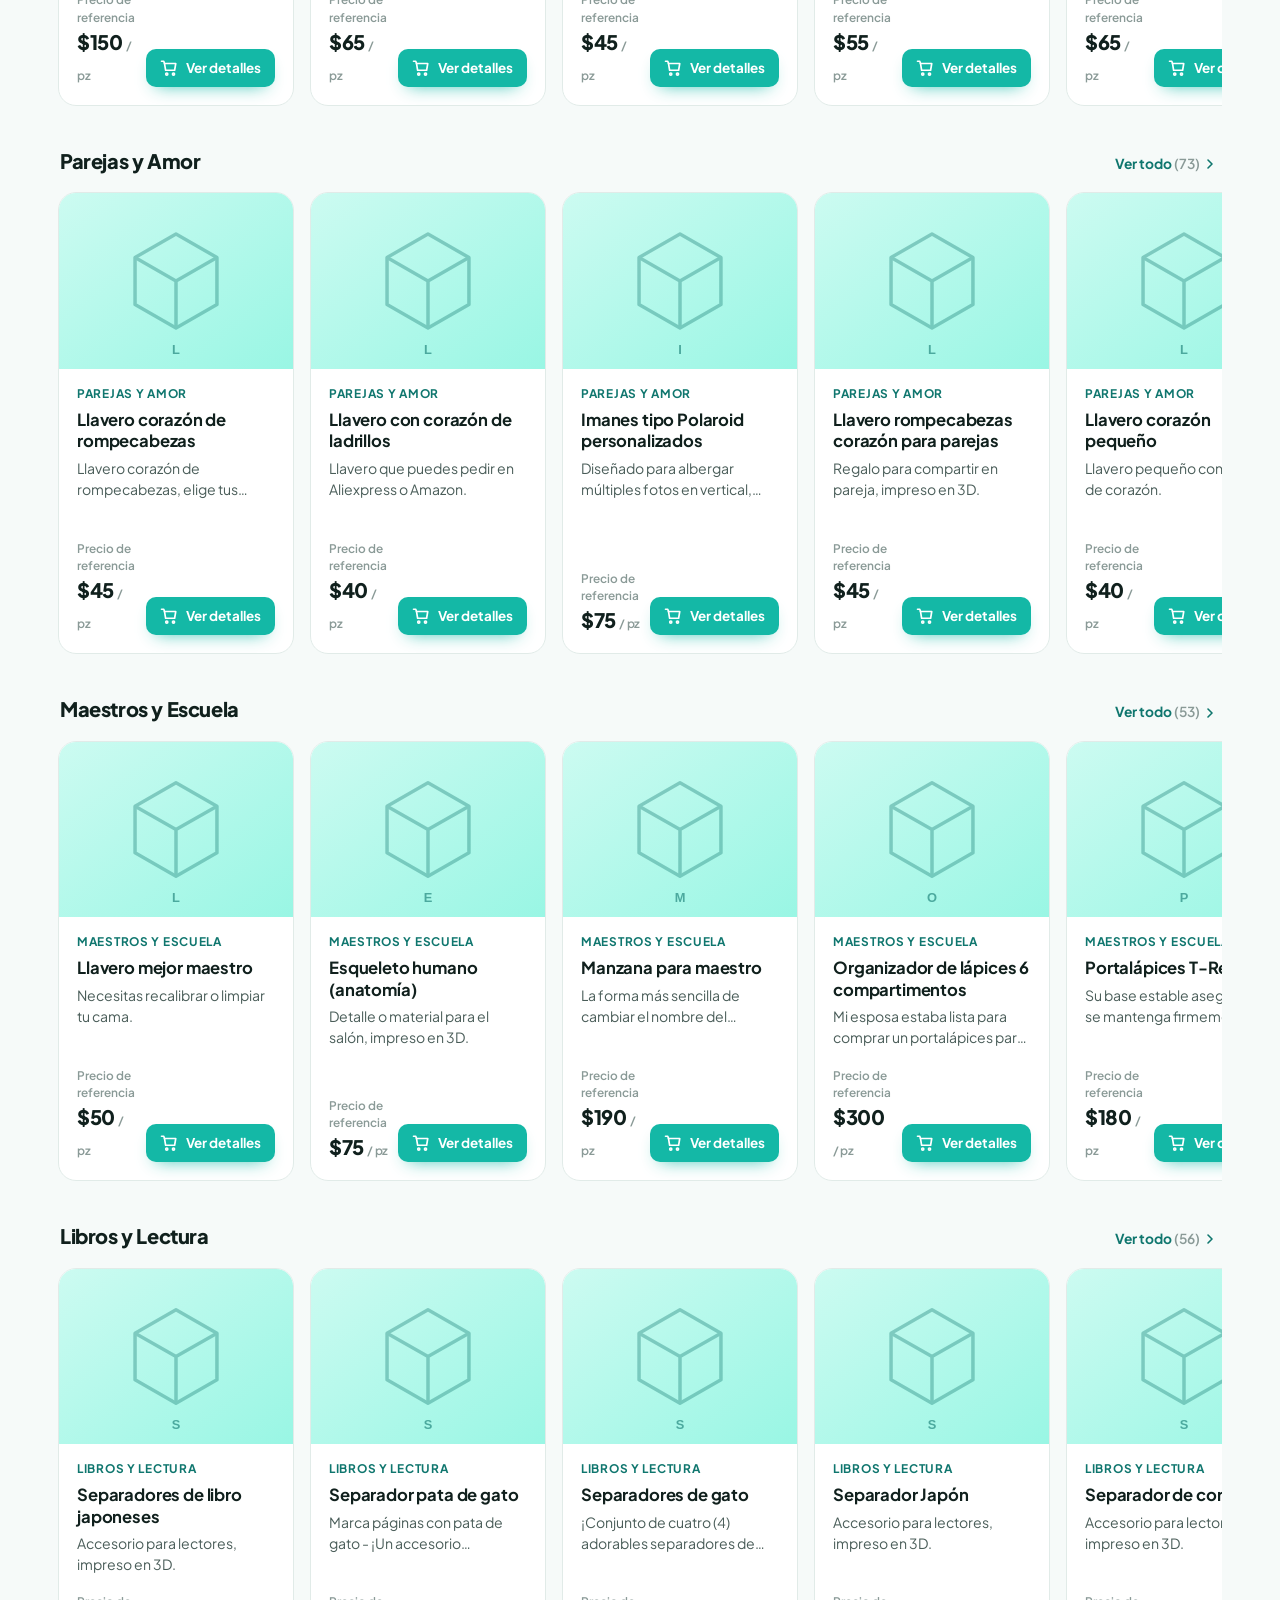
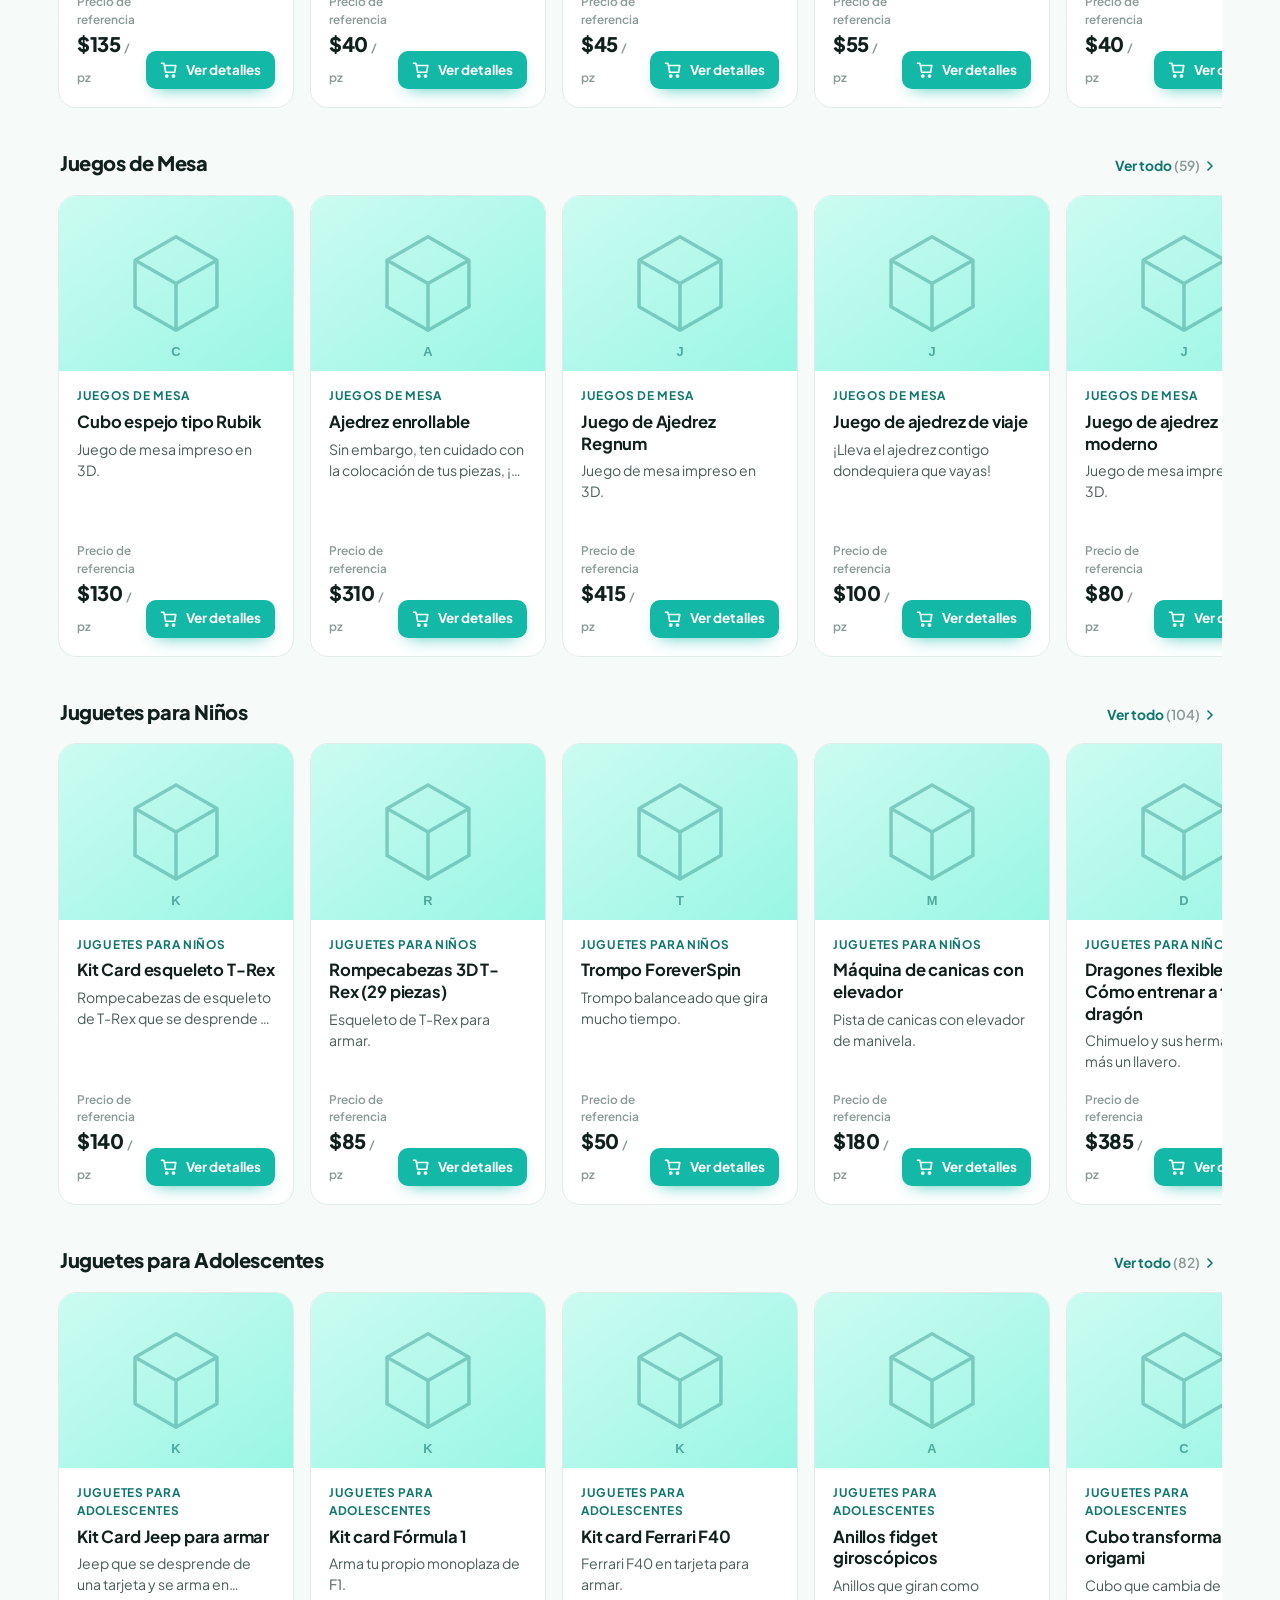
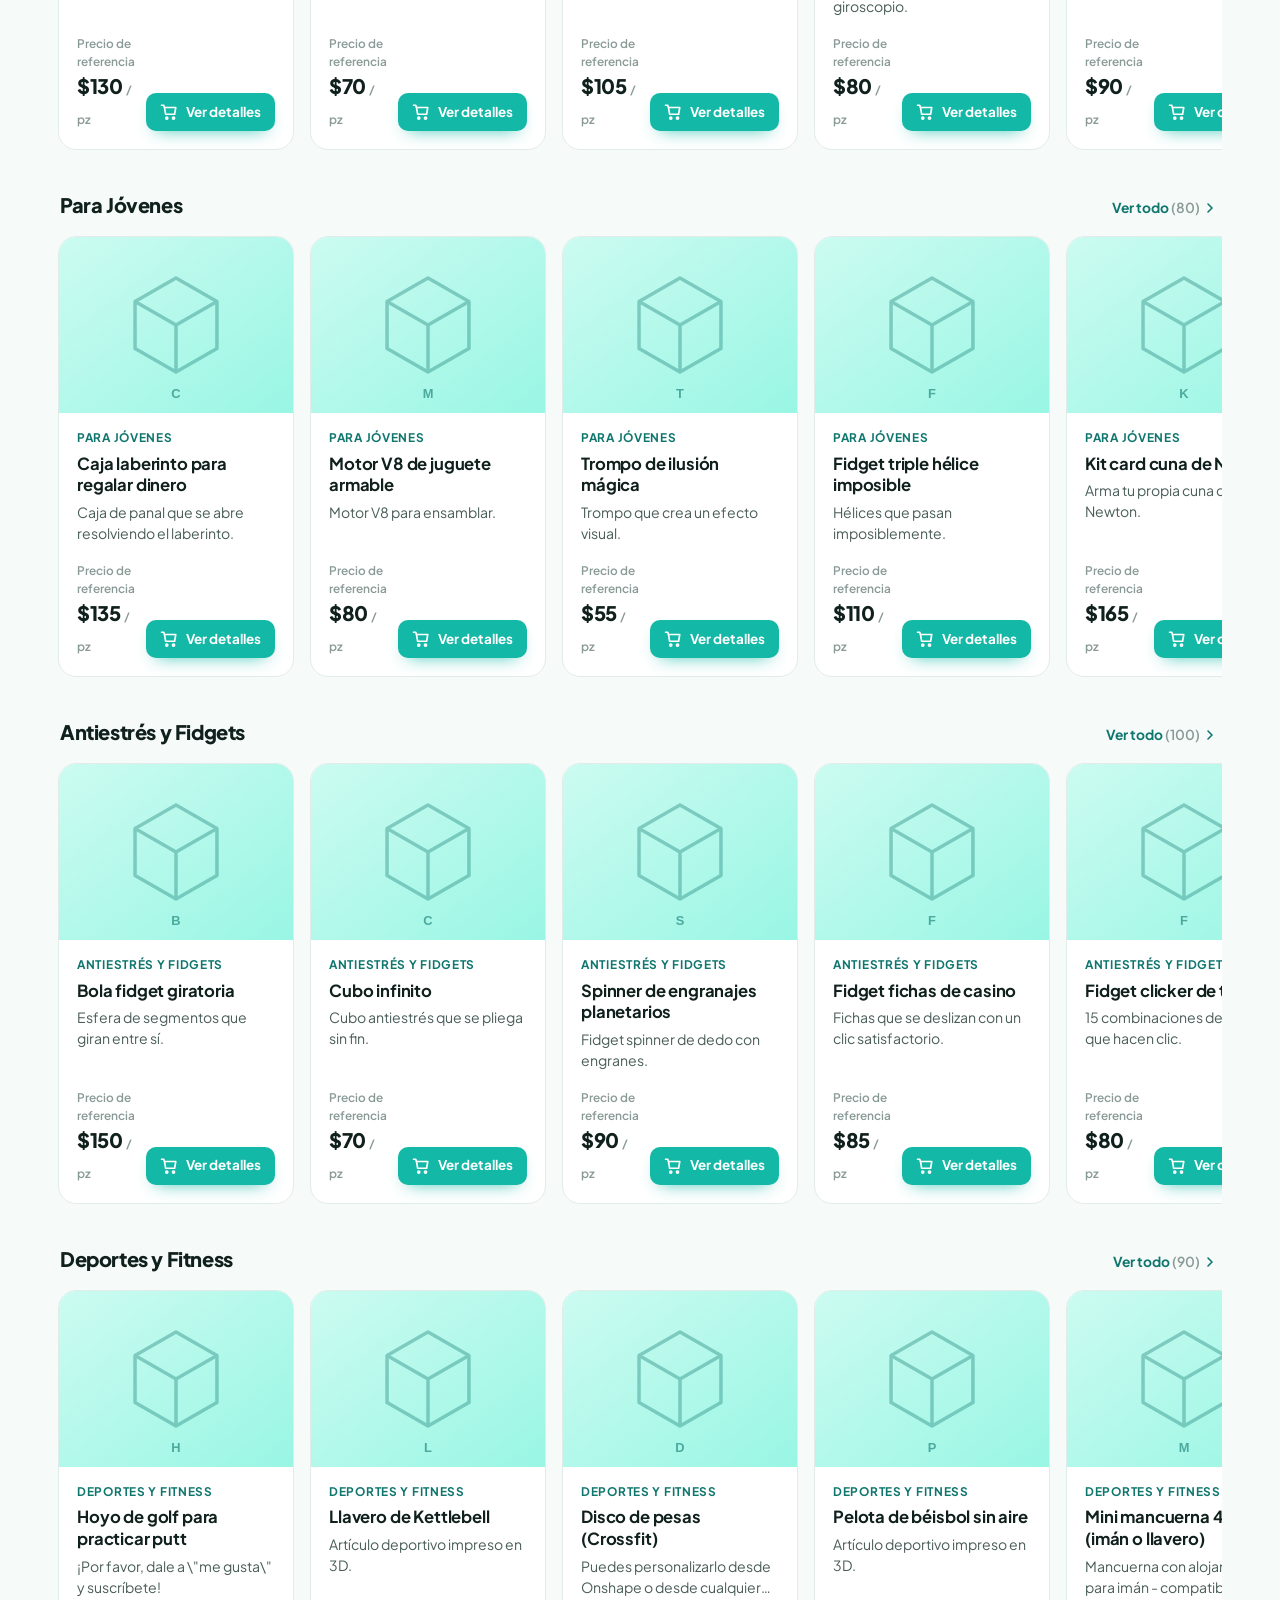
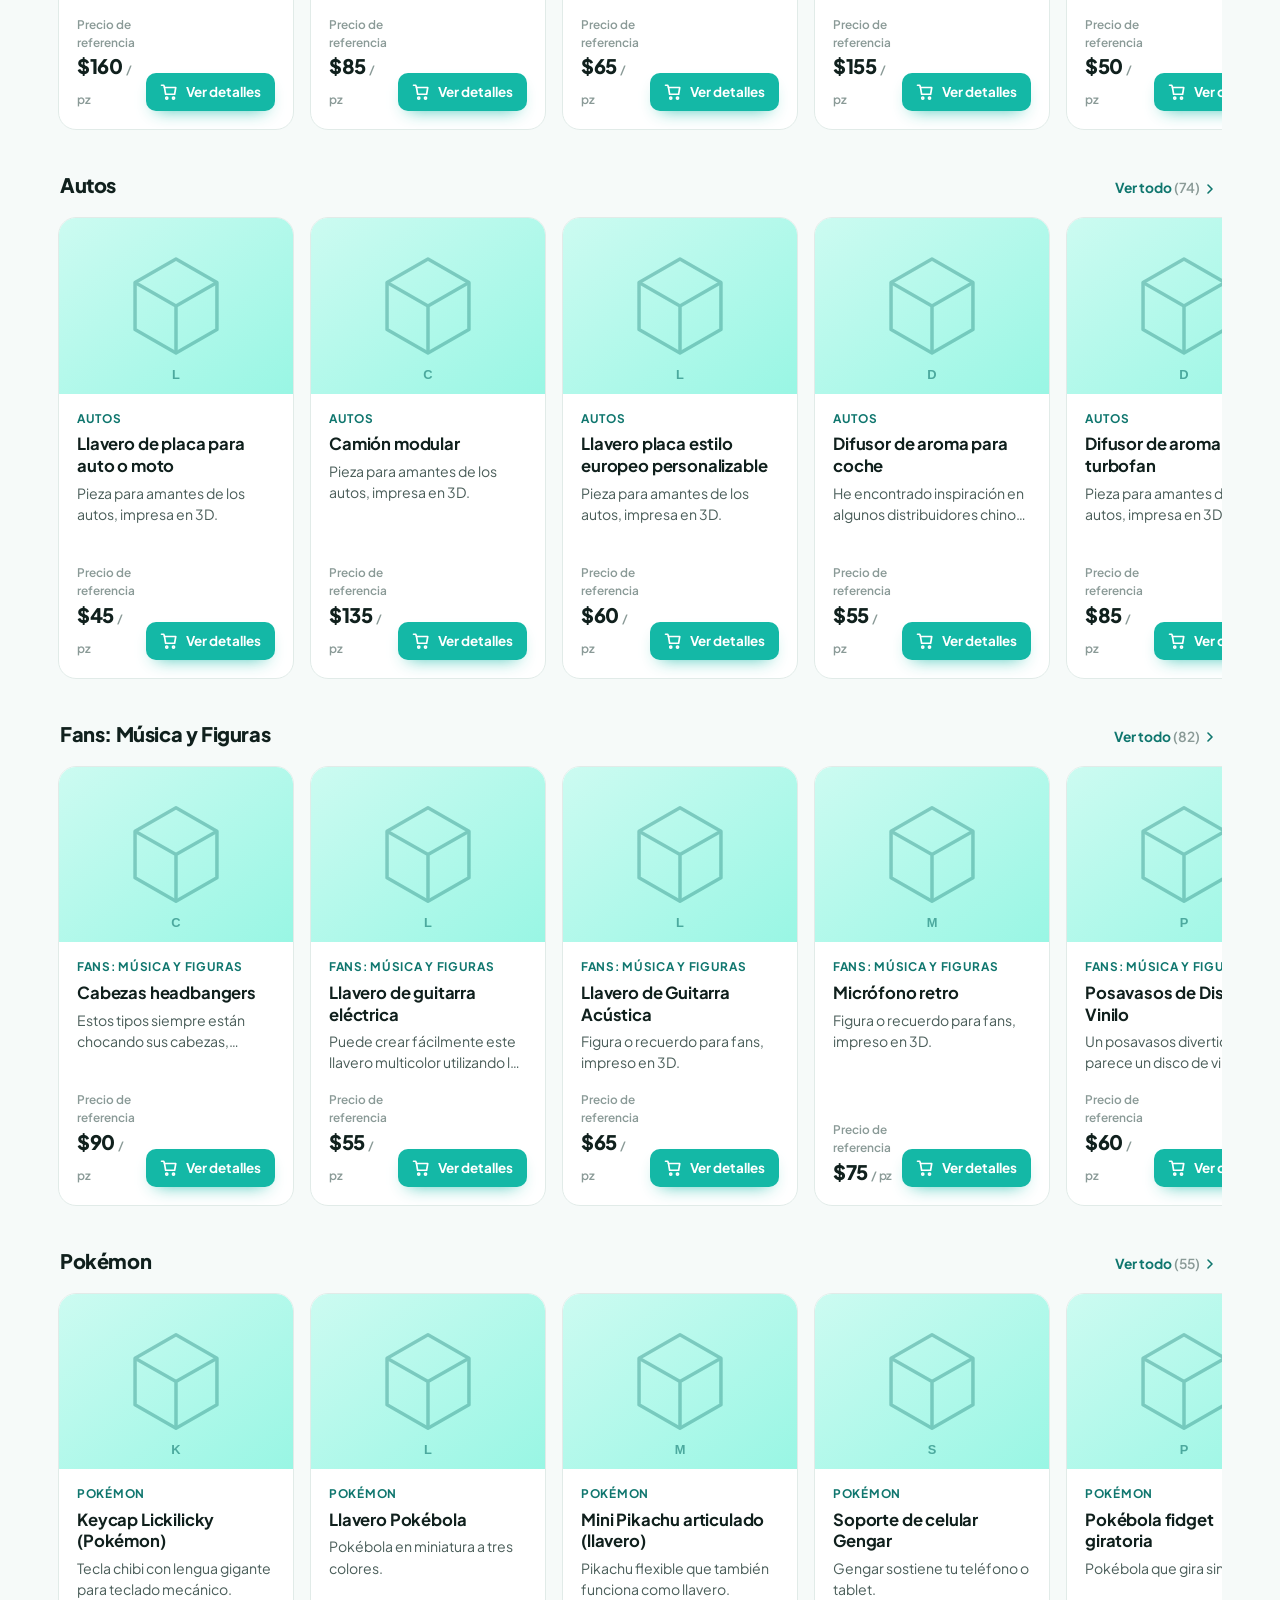
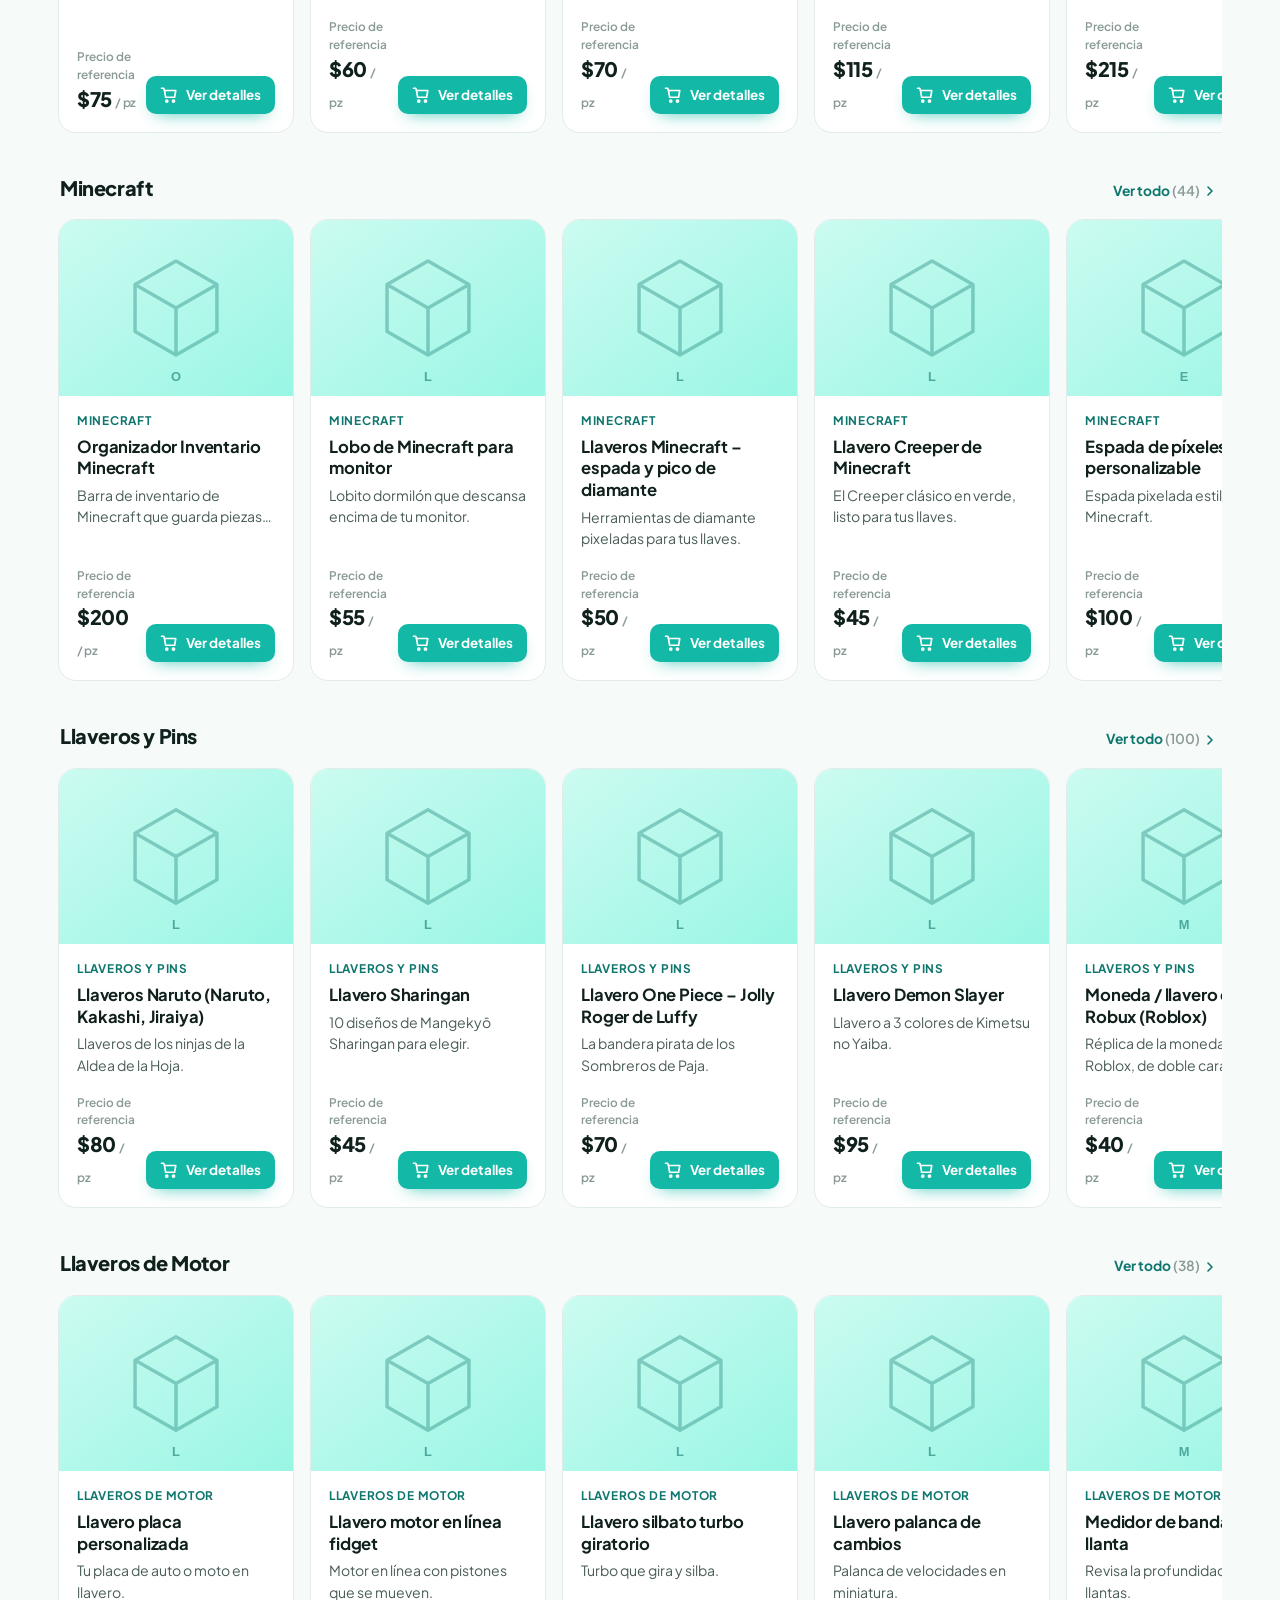
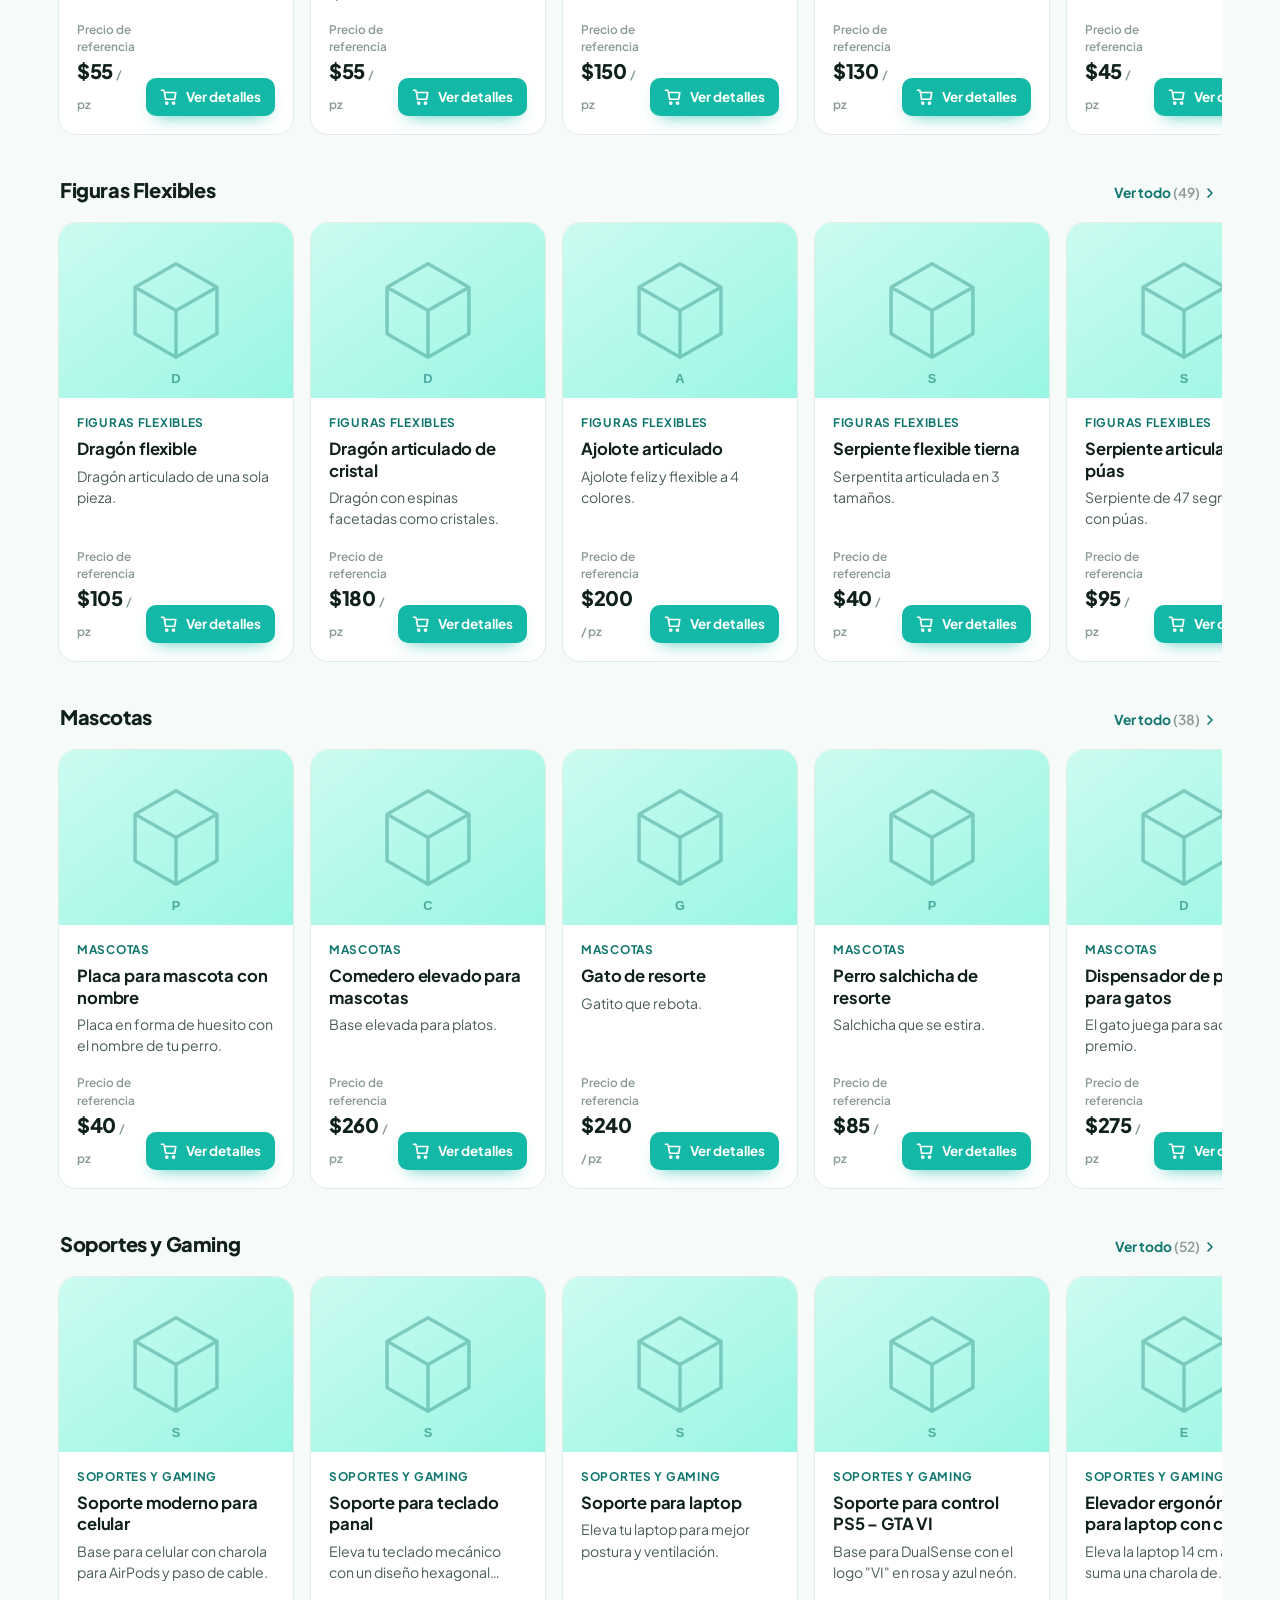
==== commit 037f1872: "v2.0.2: cierre de sesión seguro - El SDK no borra la sesión local si falla la llamada al servidor; a" ====
--- a/index.html
+++ b/index.html
@@ -12,8 +12,8 @@
 <link rel="preconnect" href="https://fonts.googleapis.com">
 <link rel="preconnect" href="https://fonts.gstatic.com" crossorigin>
 <link href="https://fonts.googleapis.com/css2?family=Plus+Jakarta+Sans:wght@400;500;600;700;800&display=swap" rel="stylesheet">
-<link rel="stylesheet" href="css/styles.css?v=20261118n">
-<link rel="stylesheet" href="css/auth.css?v=20261118n">
+<link rel="stylesheet" href="css/styles.css?v=20261118o">
+<link rel="stylesheet" href="css/auth.css?v=20261118o">
 <style>
 /* ── Logo y árbol junto al nombre ── */
 .brand-logo { width: 40px; height: 40px; border-radius: 10px; object-fit: contain; background: #fff; box-shadow: 0 1px 3px rgba(16,32,29,.12); }
@@ -290,23 +290,23 @@
 <script src="js/supabase.min.js"></script>
 
 <!-- Datos y configuración -->
-<script src="js/config.js?v=20261118n" defer></script>
-<script src="js/data/productos.js?v=20261118n" defer></script>
-<script src="js/supabase.js?v=20261118n" defer></script>
+<script src="js/config.js?v=20261118o" defer></script>
+<script src="js/data/productos.js?v=20261118o" defer></script>
+<script src="js/supabase.js?v=20261118o" defer></script>
 <!-- Lógica de la app (el orden importa) -->
-<script src="js/utils.js?v=20261118n" defer></script>
-<script src="js/auth.js?v=20261118n" defer></script>
-<script src="js/user-panel.js?v=20261118n" defer></script>
-<script src="js/notificaciones.js?v=20261118n" defer></script>
-<script src="js/mantenimiento.js?v=20261118n" defer></script>
-<script src="js/invitacion.js?v=20261118n" defer></script>
-<script src="js/cart.js?v=20261118n" defer></script>
-<script src="js/catalog.js?v=20261118n" defer></script>
-<script src="js/product-modal.js?v=20261118n" defer></script>
-<script src="js/cart-drawer.js?v=20261118n" defer></script>
-<script src="js/pedidos.js?v=20261118n" defer></script>
-<script src="js/checkout.js?v=20261118n" defer></script>
-<script src="js/quote.js?v=20261118n" defer></script>
-<script src="js/main.js?v=20261118n" defer></script>
+<script src="js/utils.js?v=20261118o" defer></script>
+<script src="js/auth.js?v=20261118o" defer></script>
+<script src="js/user-panel.js?v=20261118o" defer></script>
+<script src="js/notificaciones.js?v=20261118o" defer></script>
+<script src="js/mantenimiento.js?v=20261118o" defer></script>
+<script src="js/invitacion.js?v=20261118o" defer></script>
+<script src="js/cart.js?v=20261118o" defer></script>
+<script src="js/catalog.js?v=20261118o" defer></script>
+<script src="js/product-modal.js?v=20261118o" defer></script>
+<script src="js/cart-drawer.js?v=20261118o" defer></script>
+<script src="js/pedidos.js?v=20261118o" defer></script>
+<script src="js/checkout.js?v=20261118o" defer></script>
+<script src="js/quote.js?v=20261118o" defer></script>
+<script src="js/main.js?v=20261118o" defer></script>
 </body>
 </html>
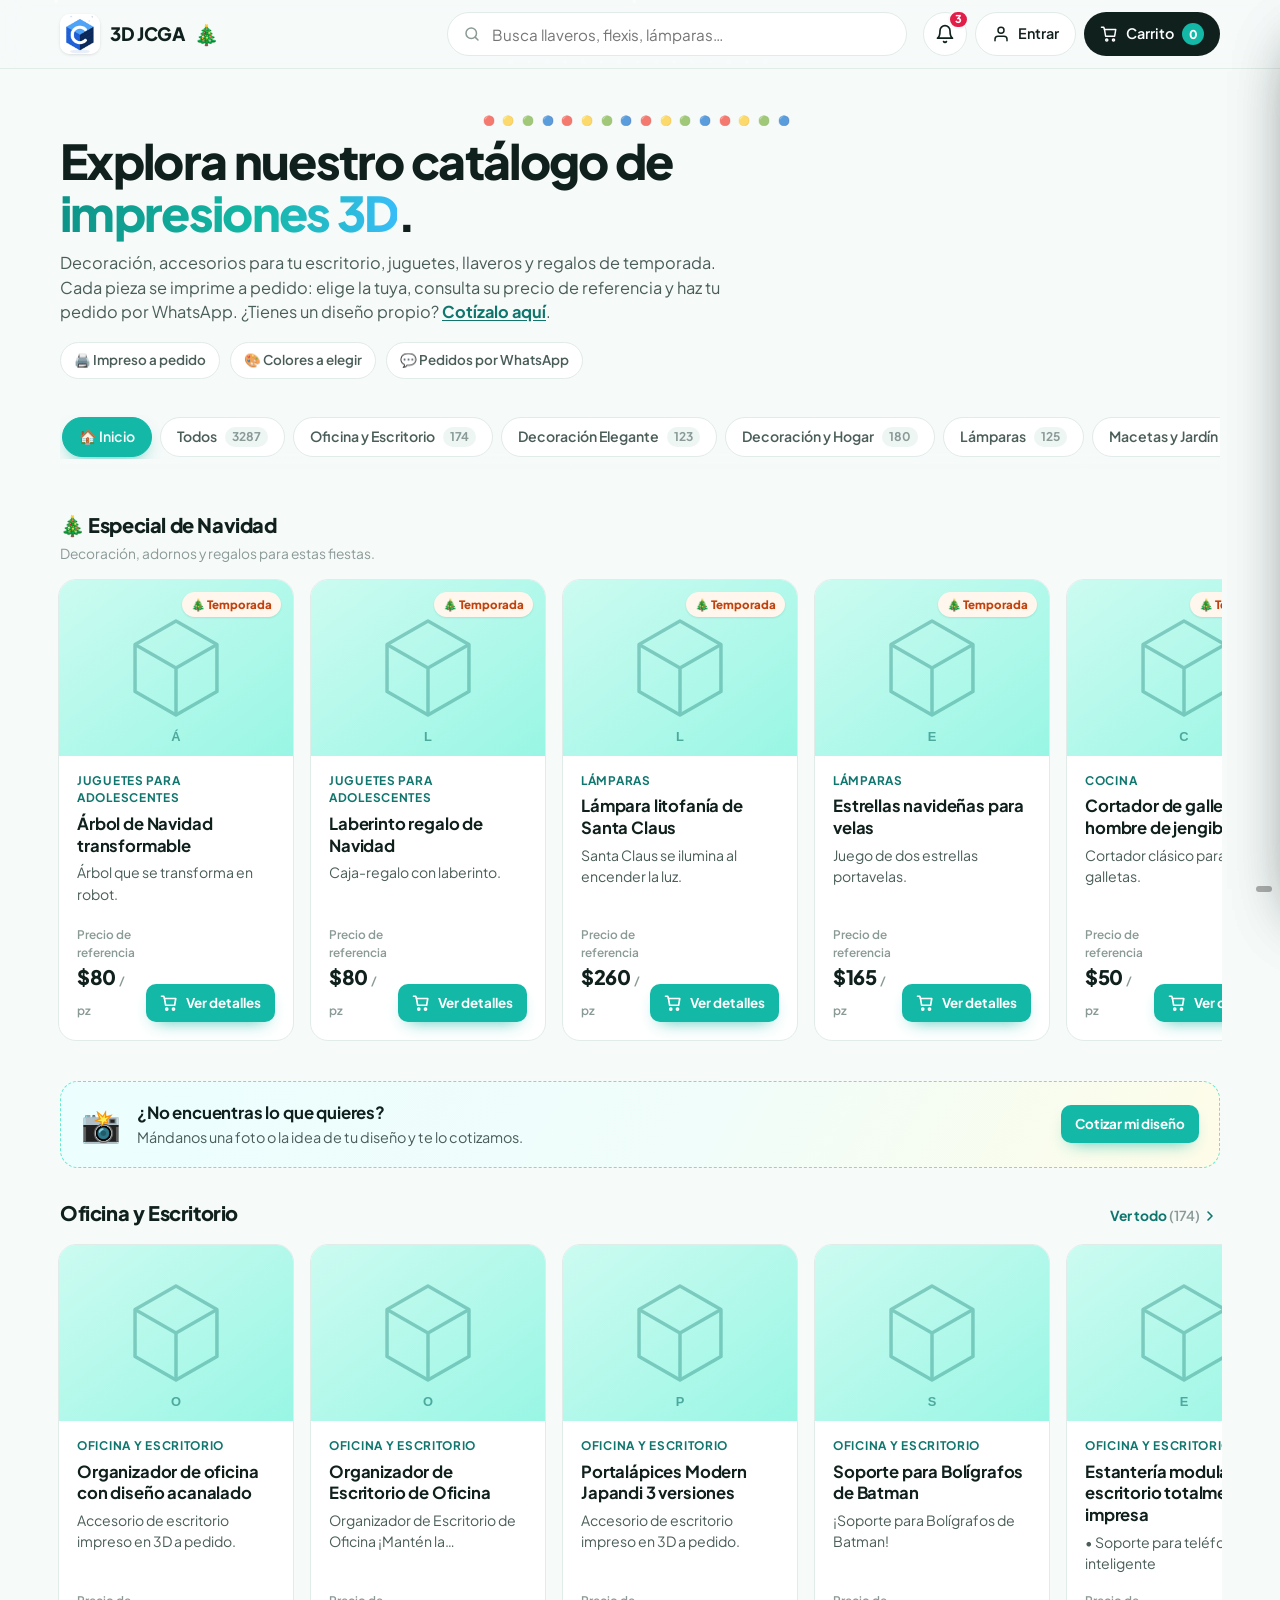
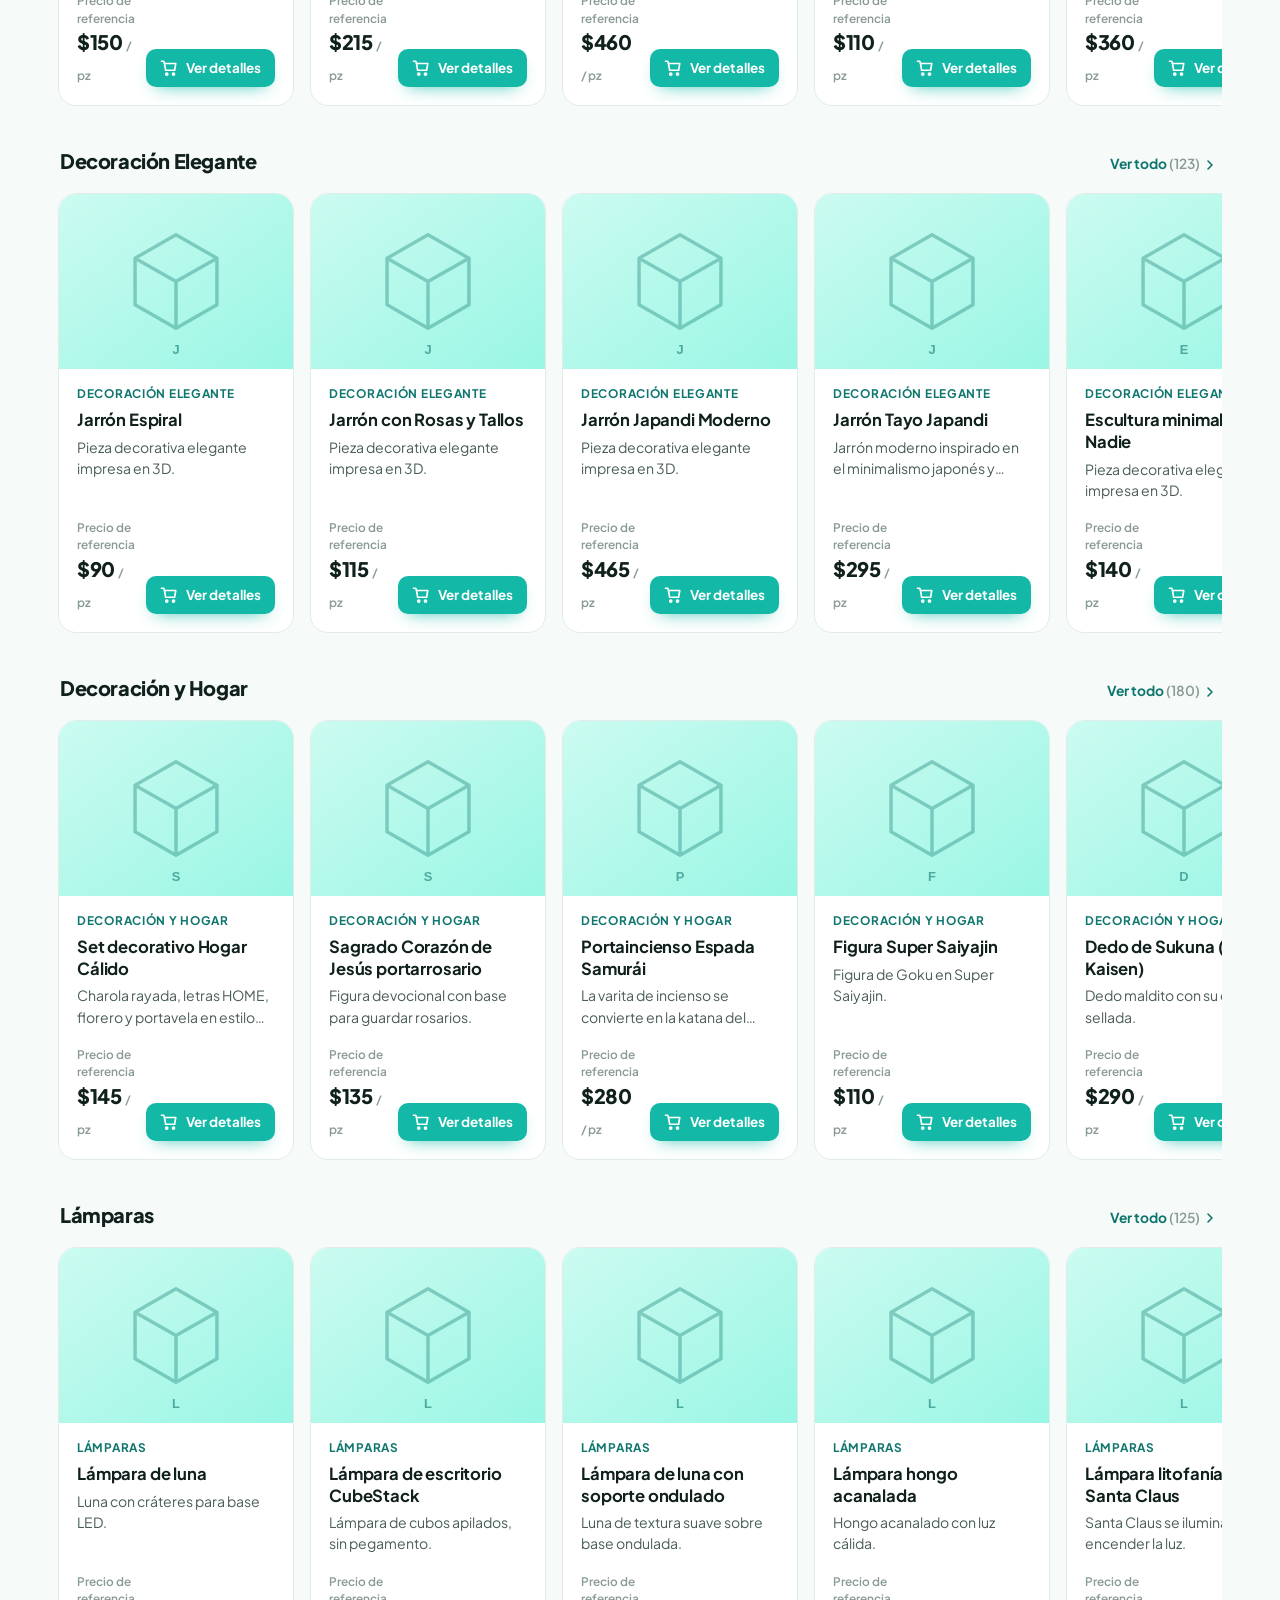
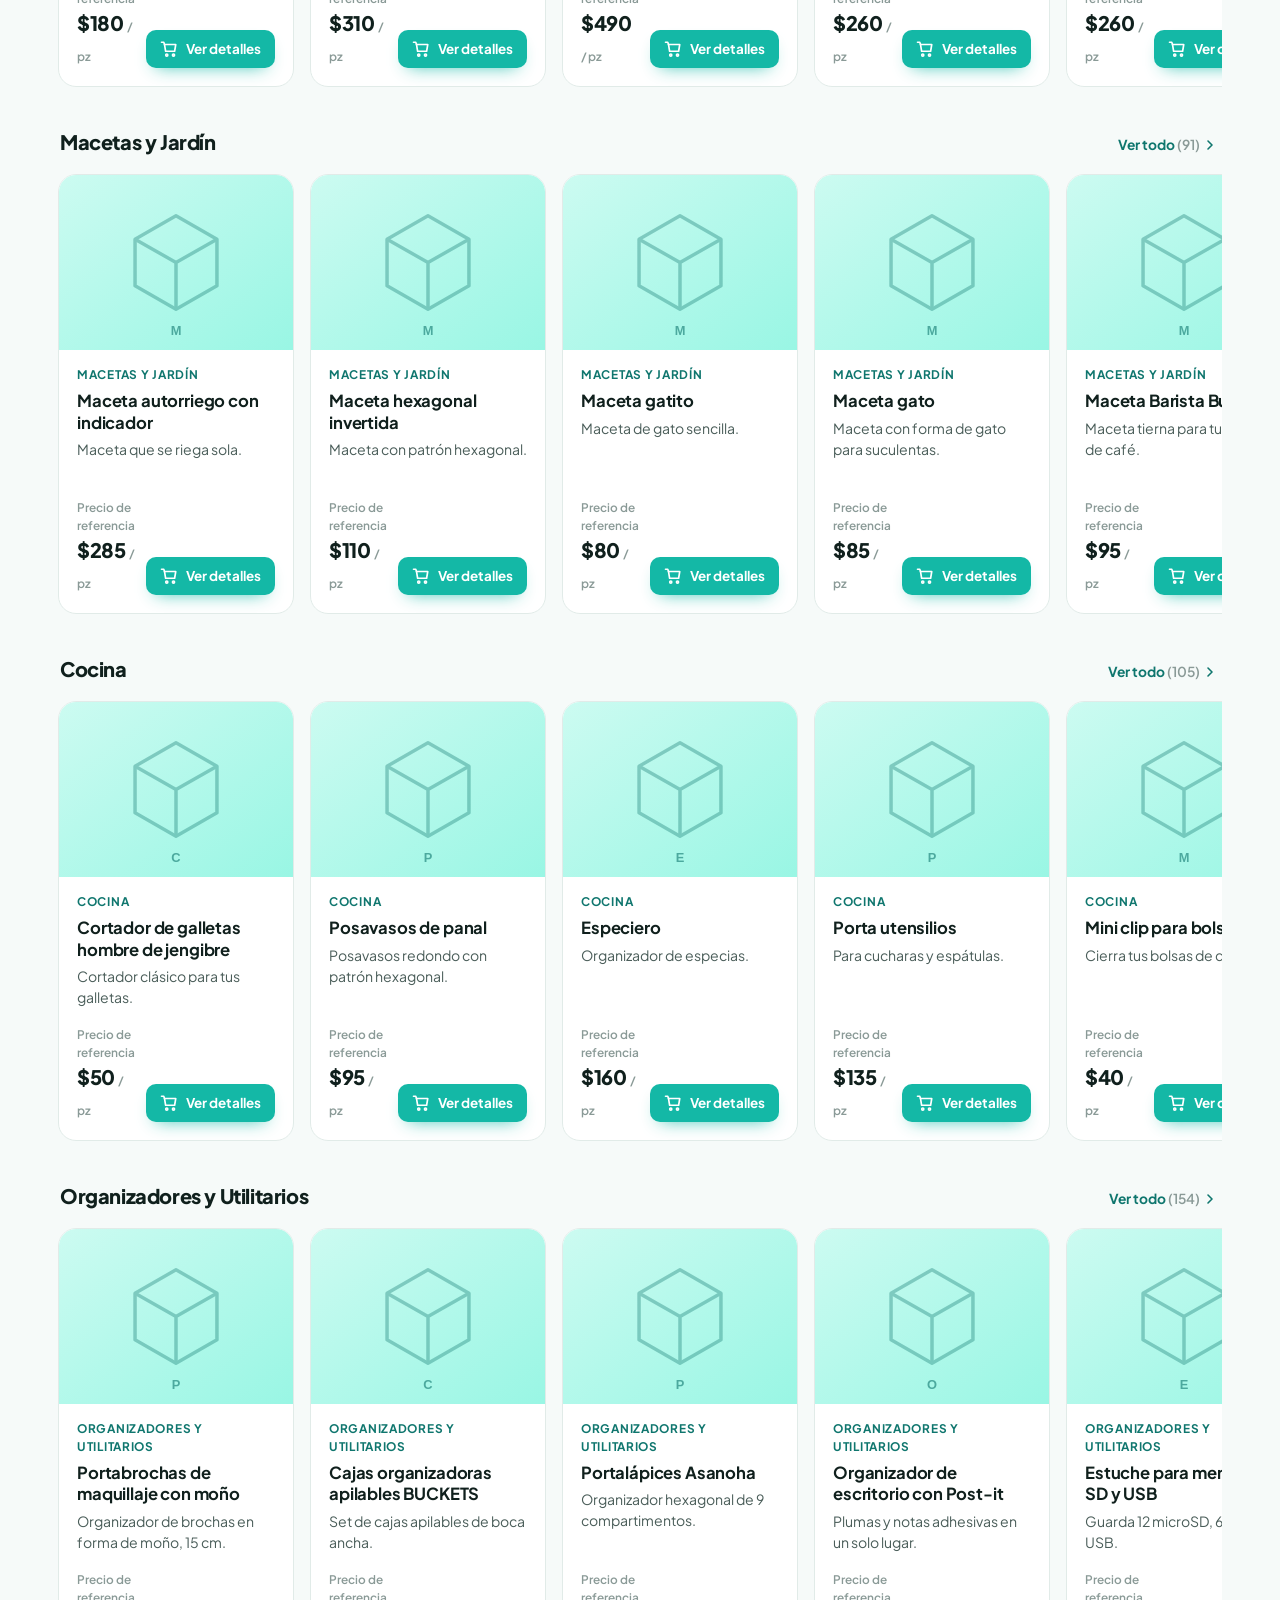
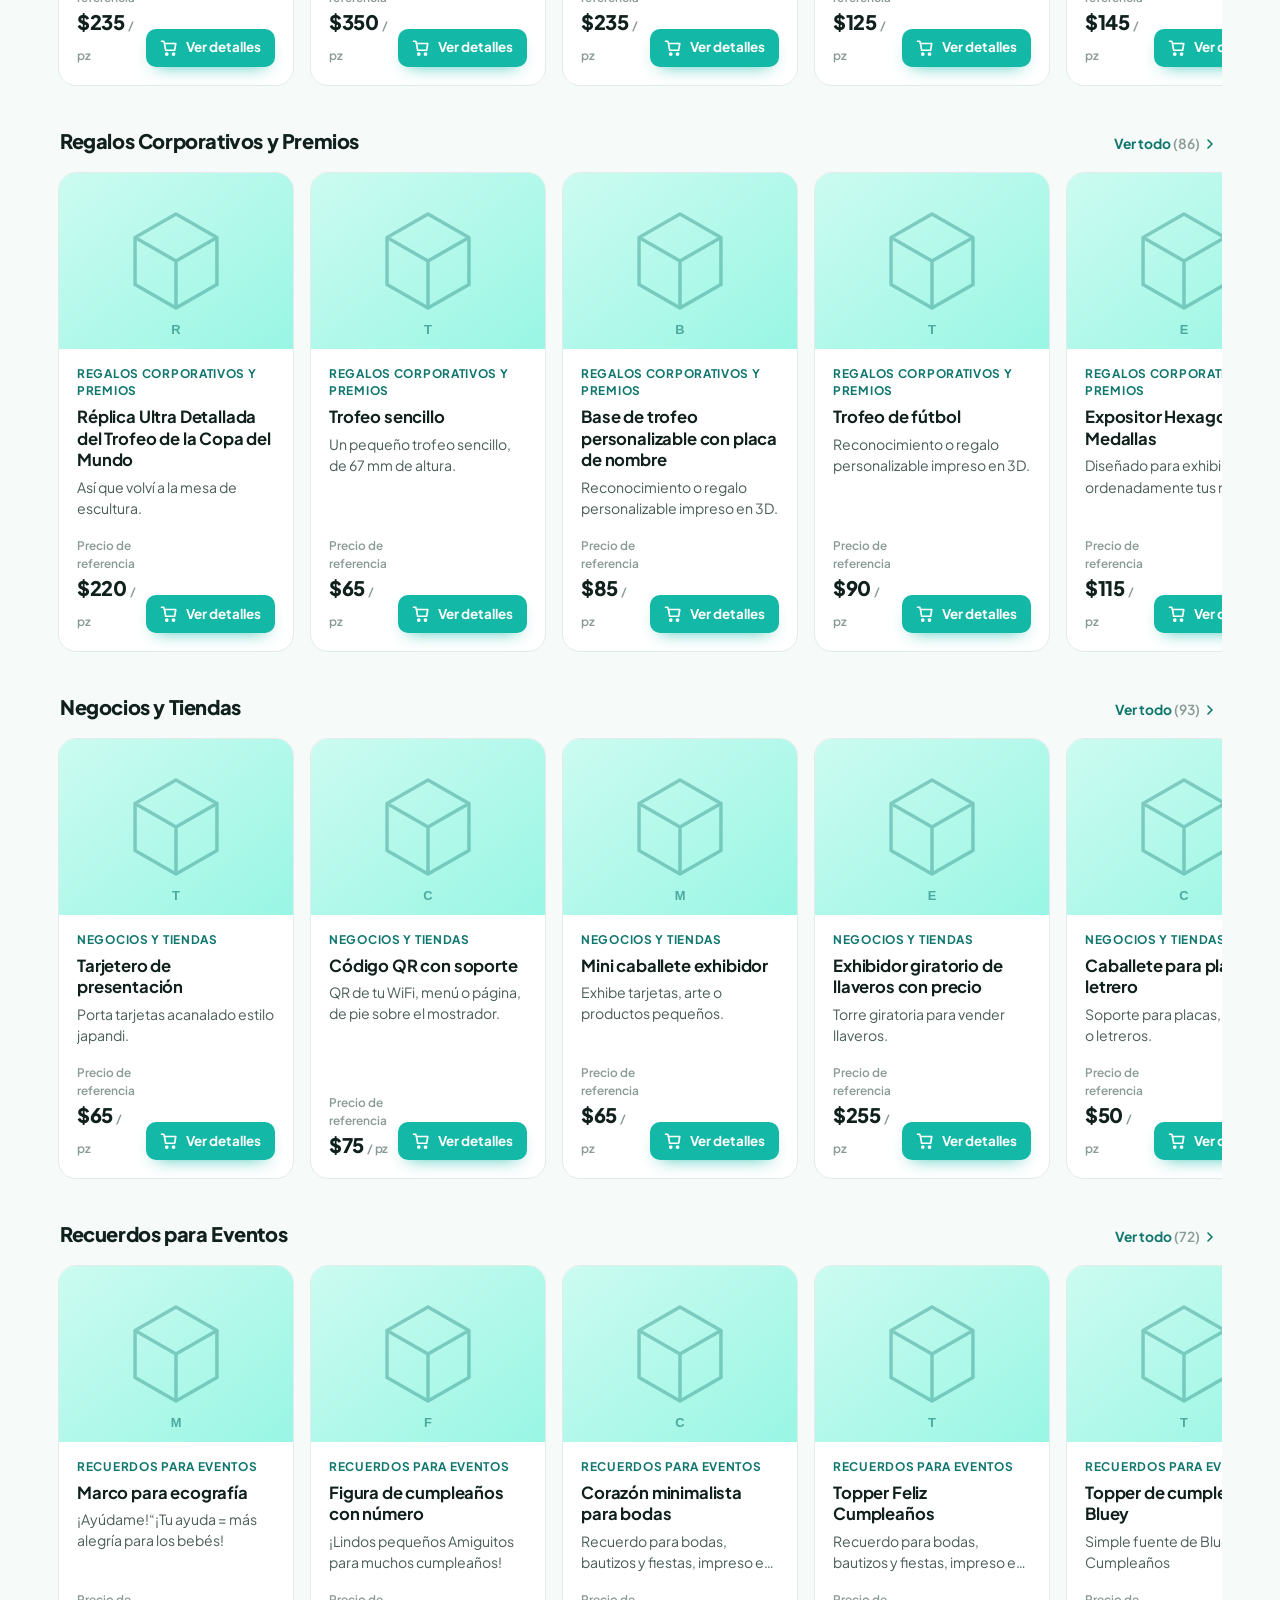
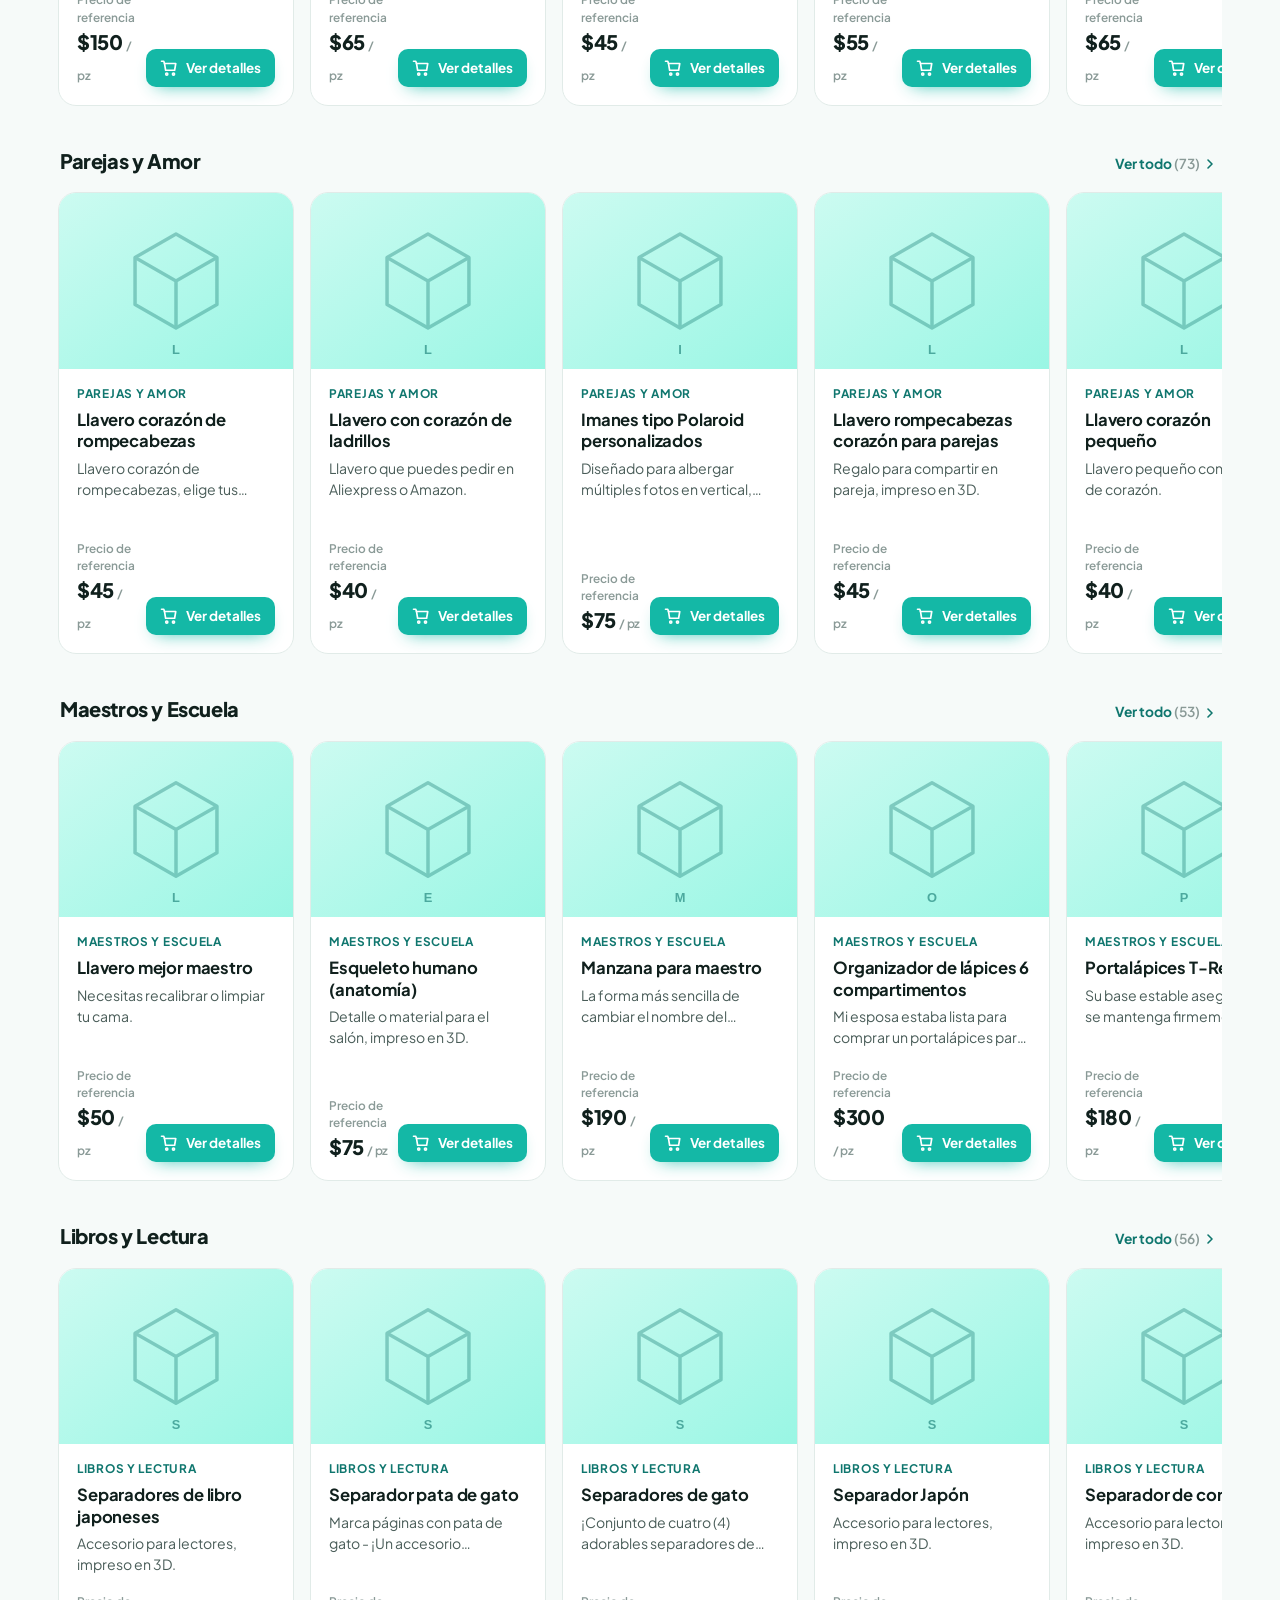
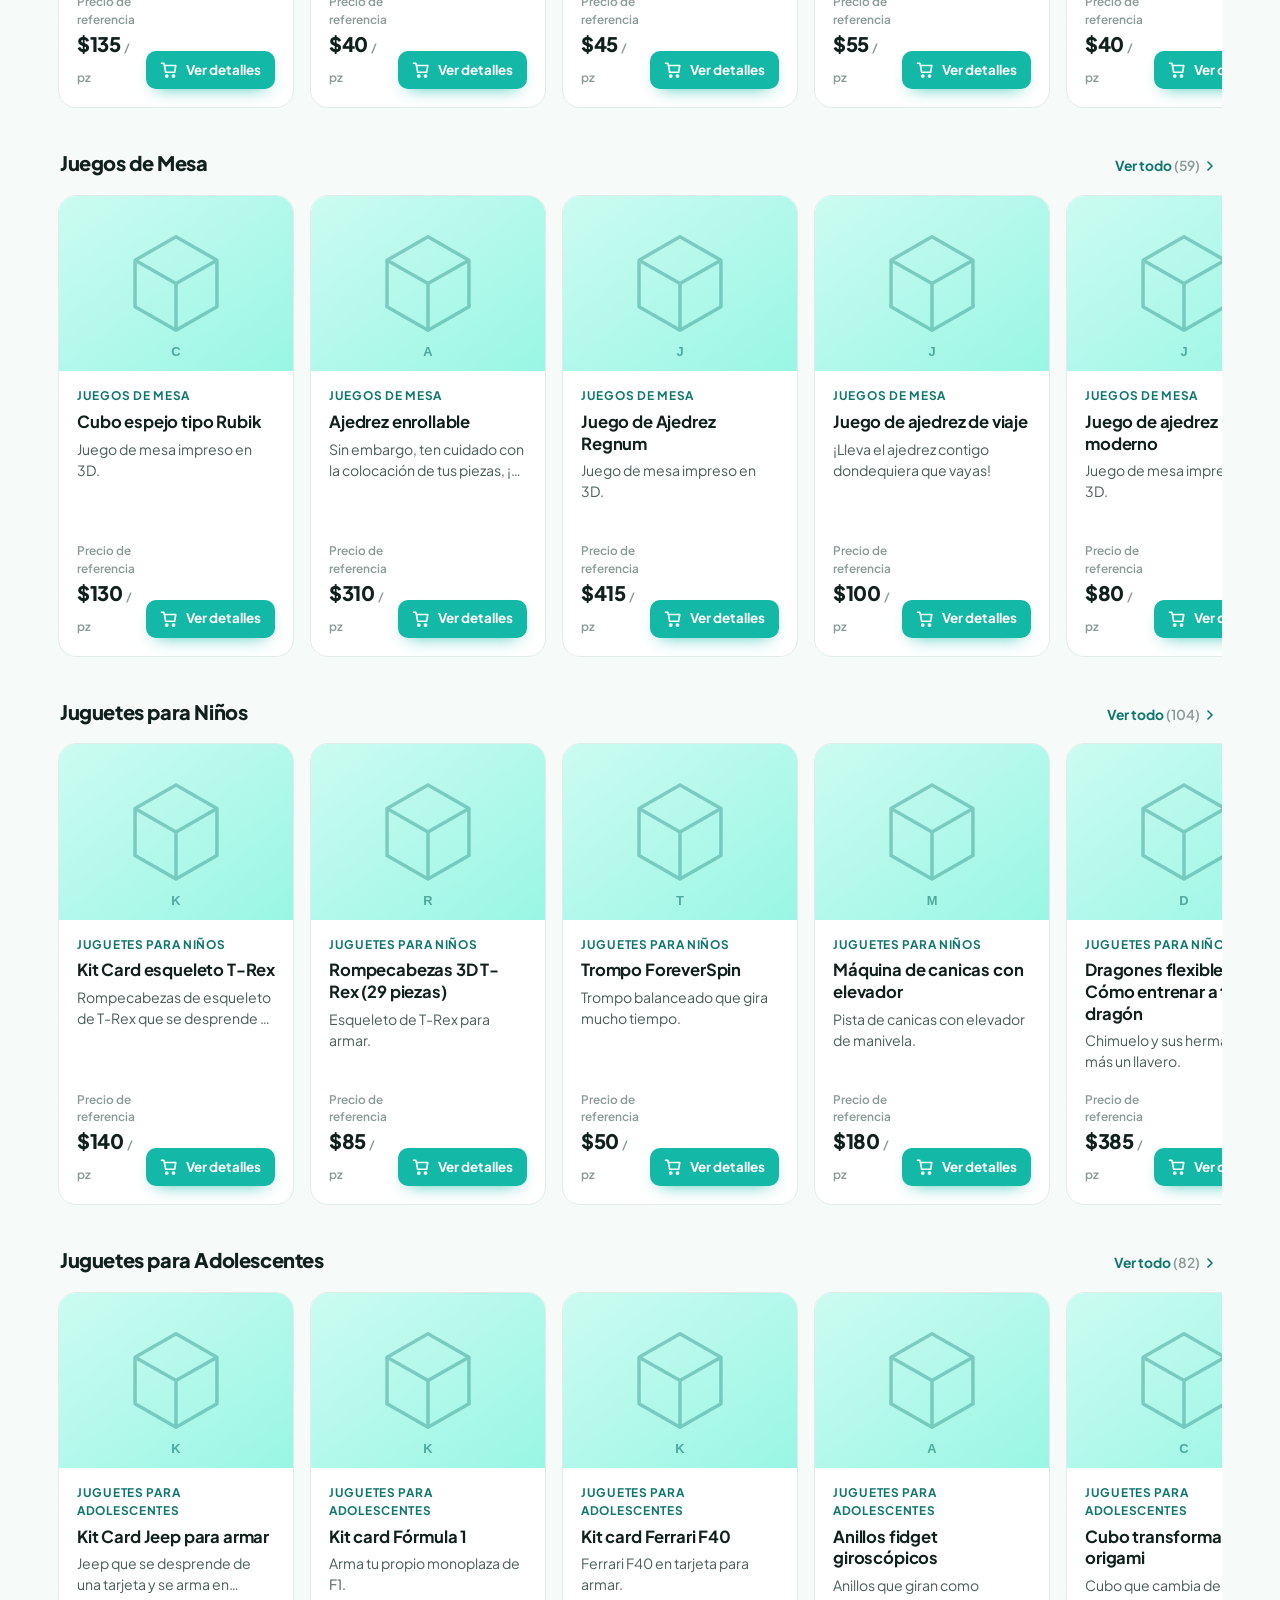
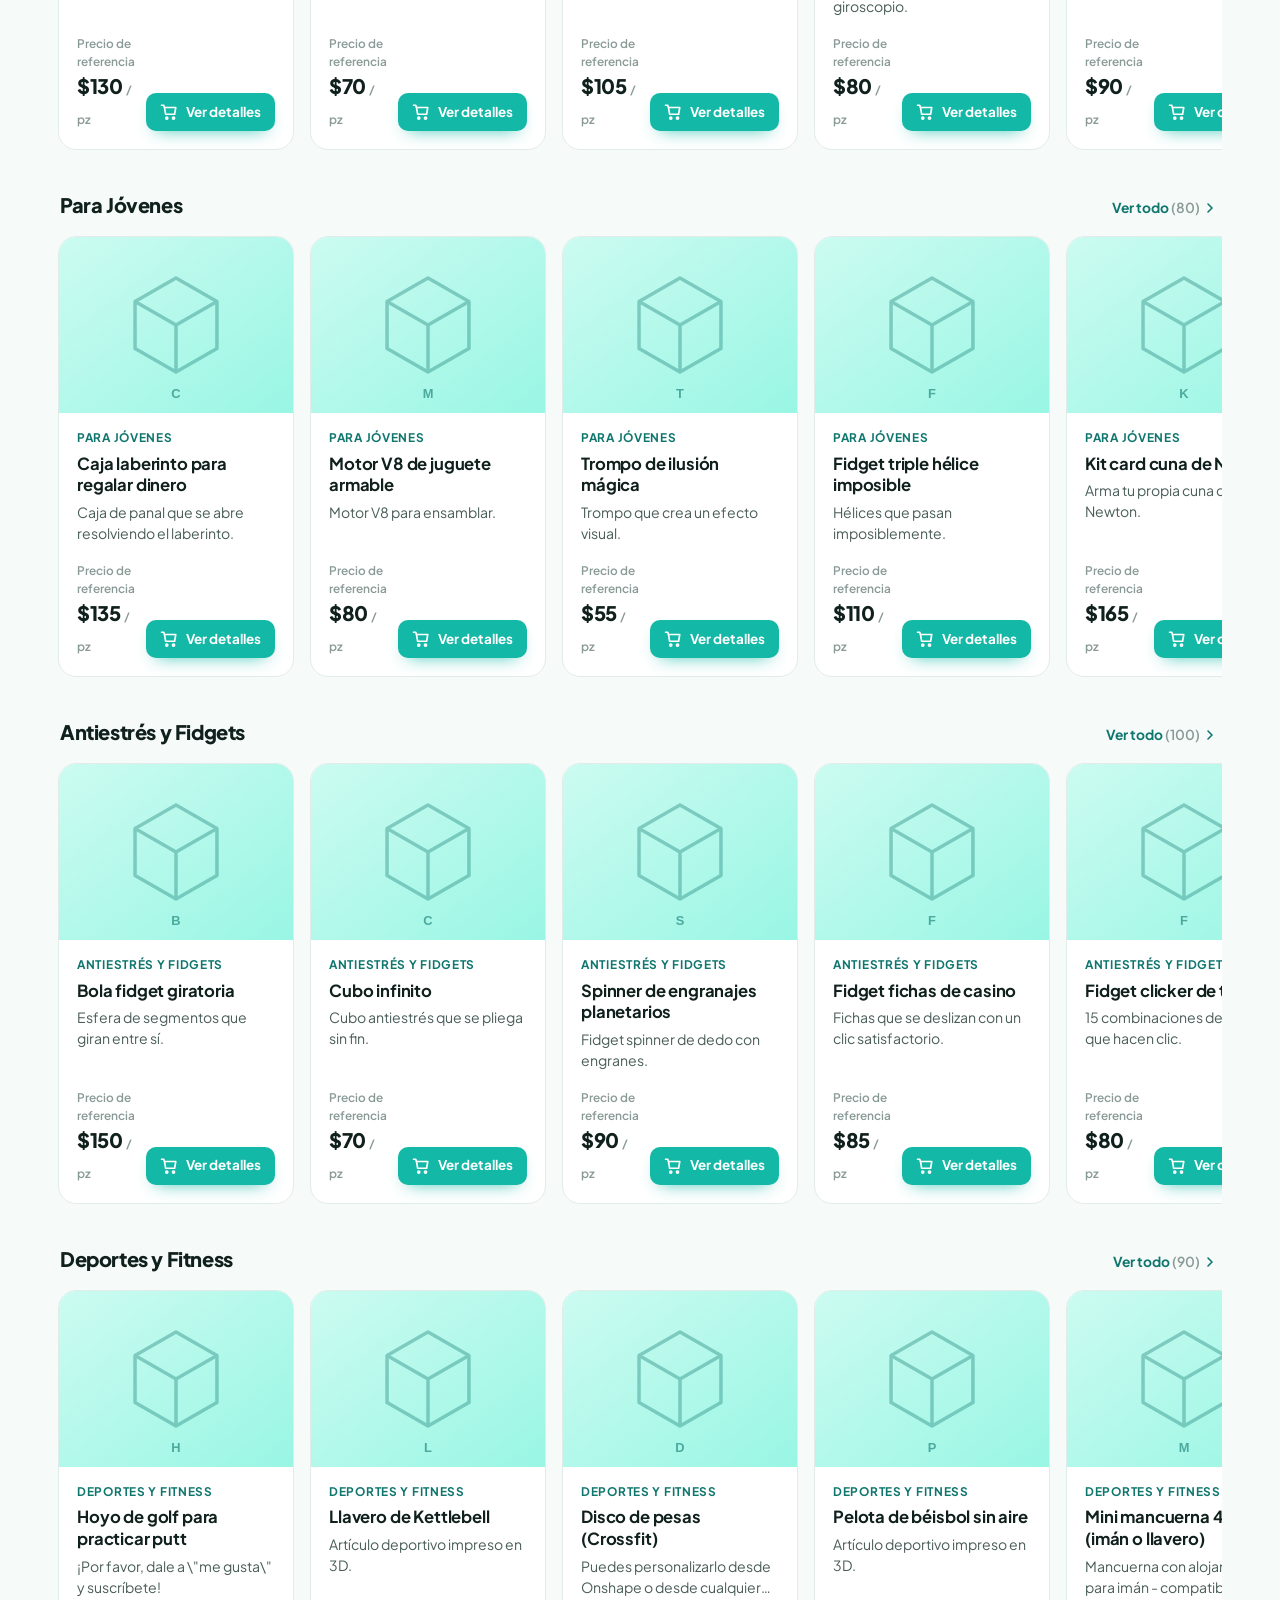
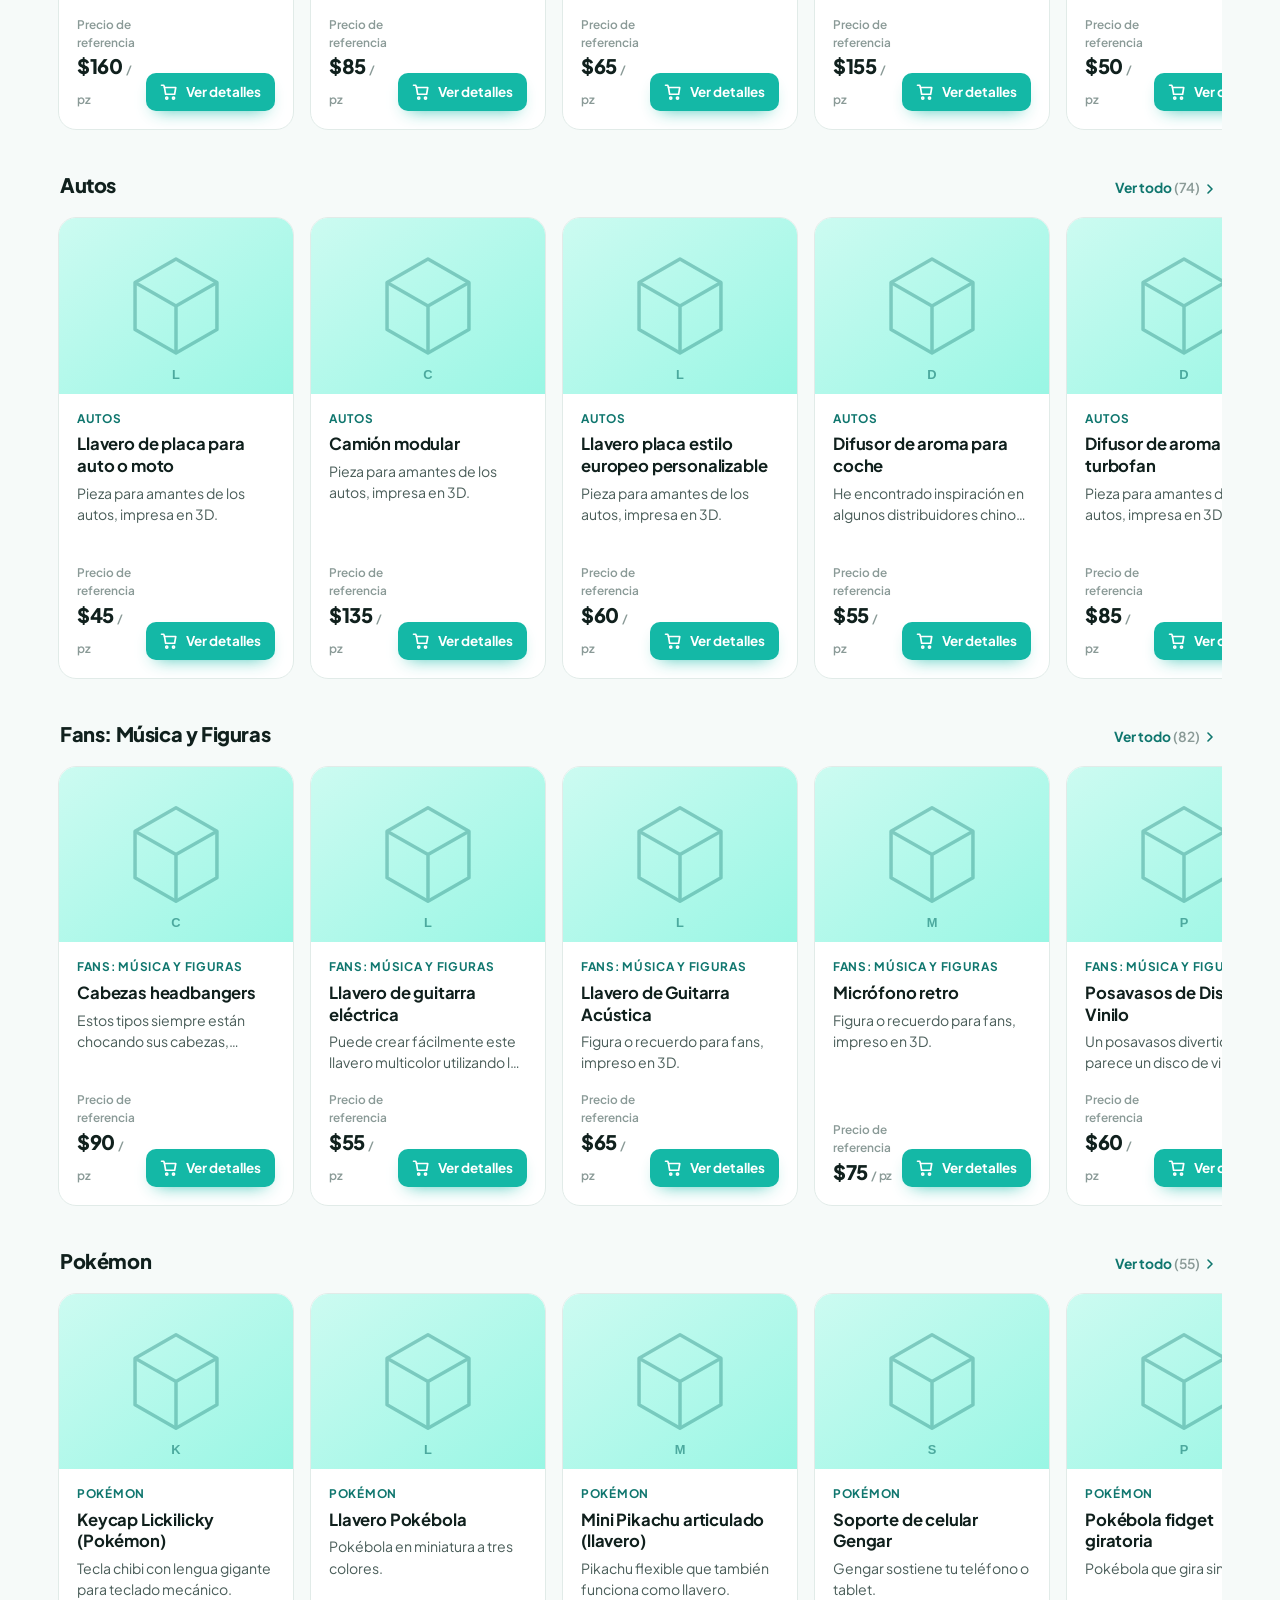
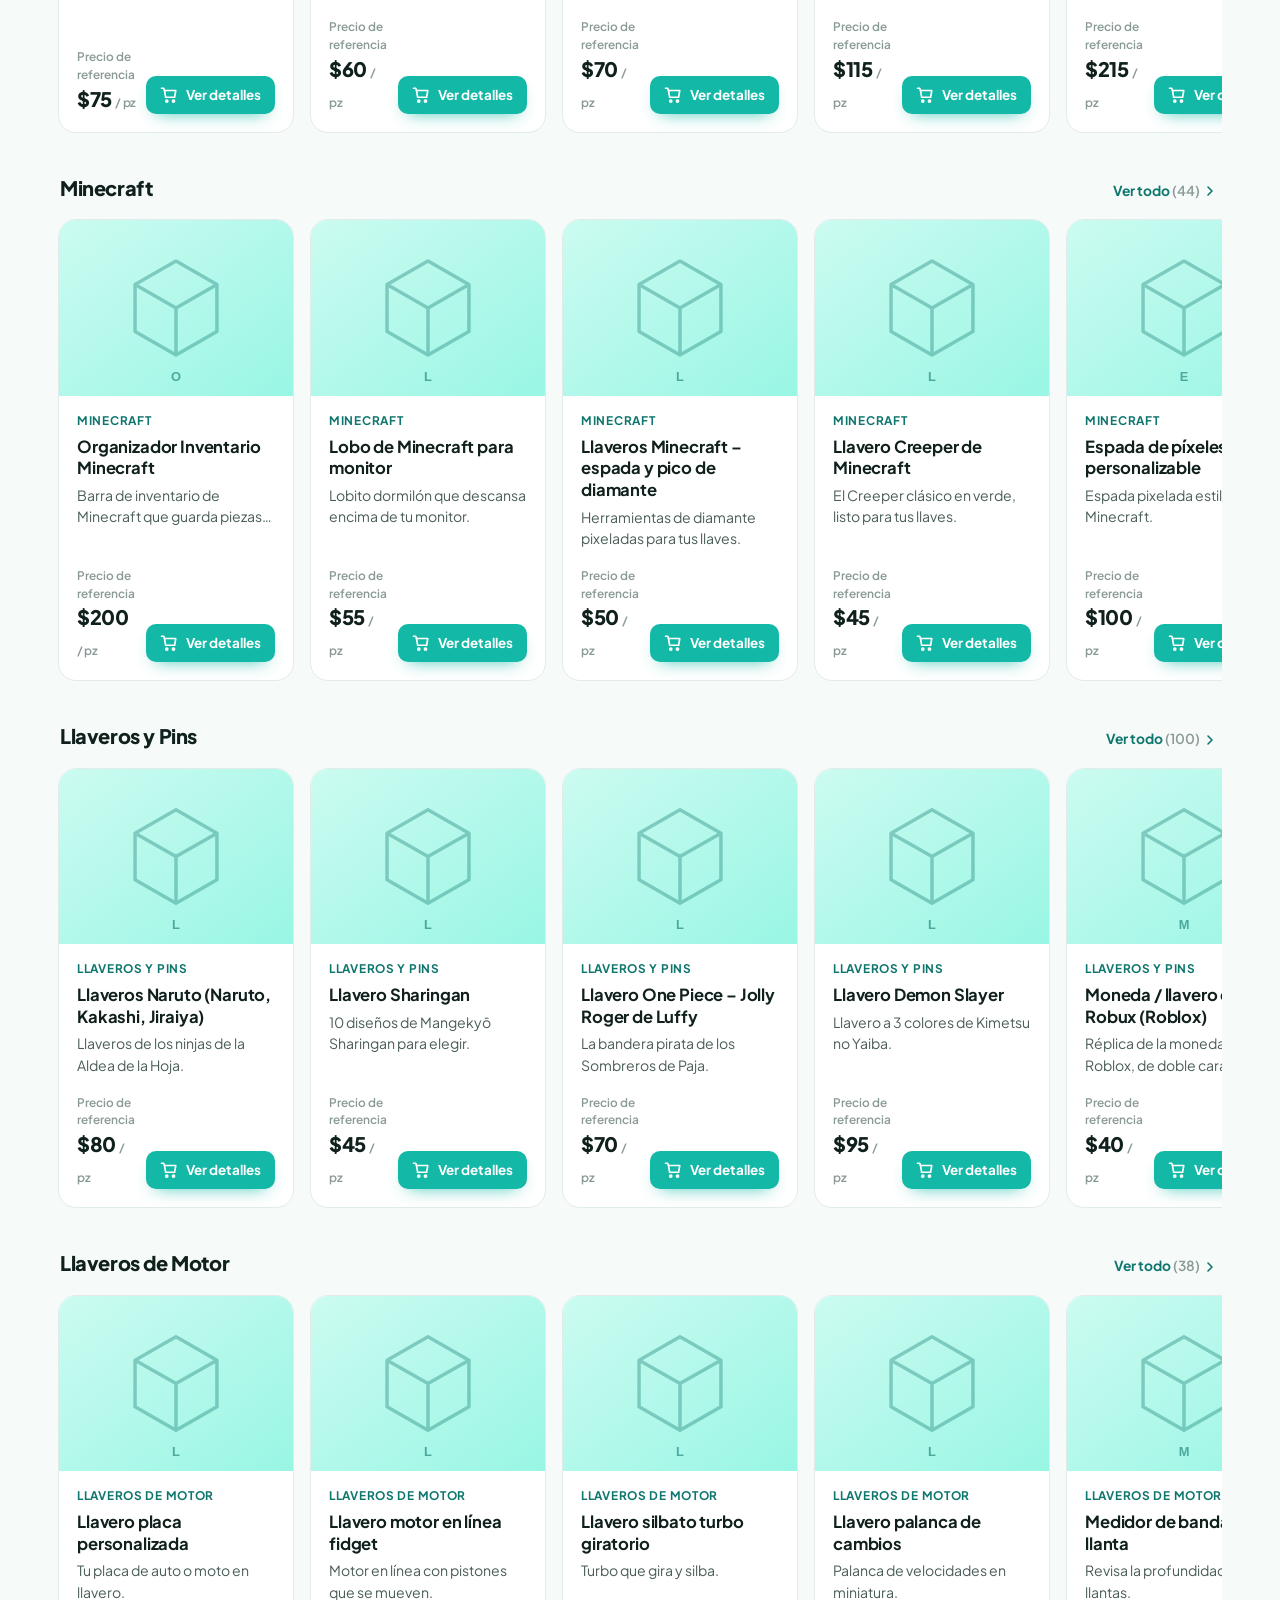
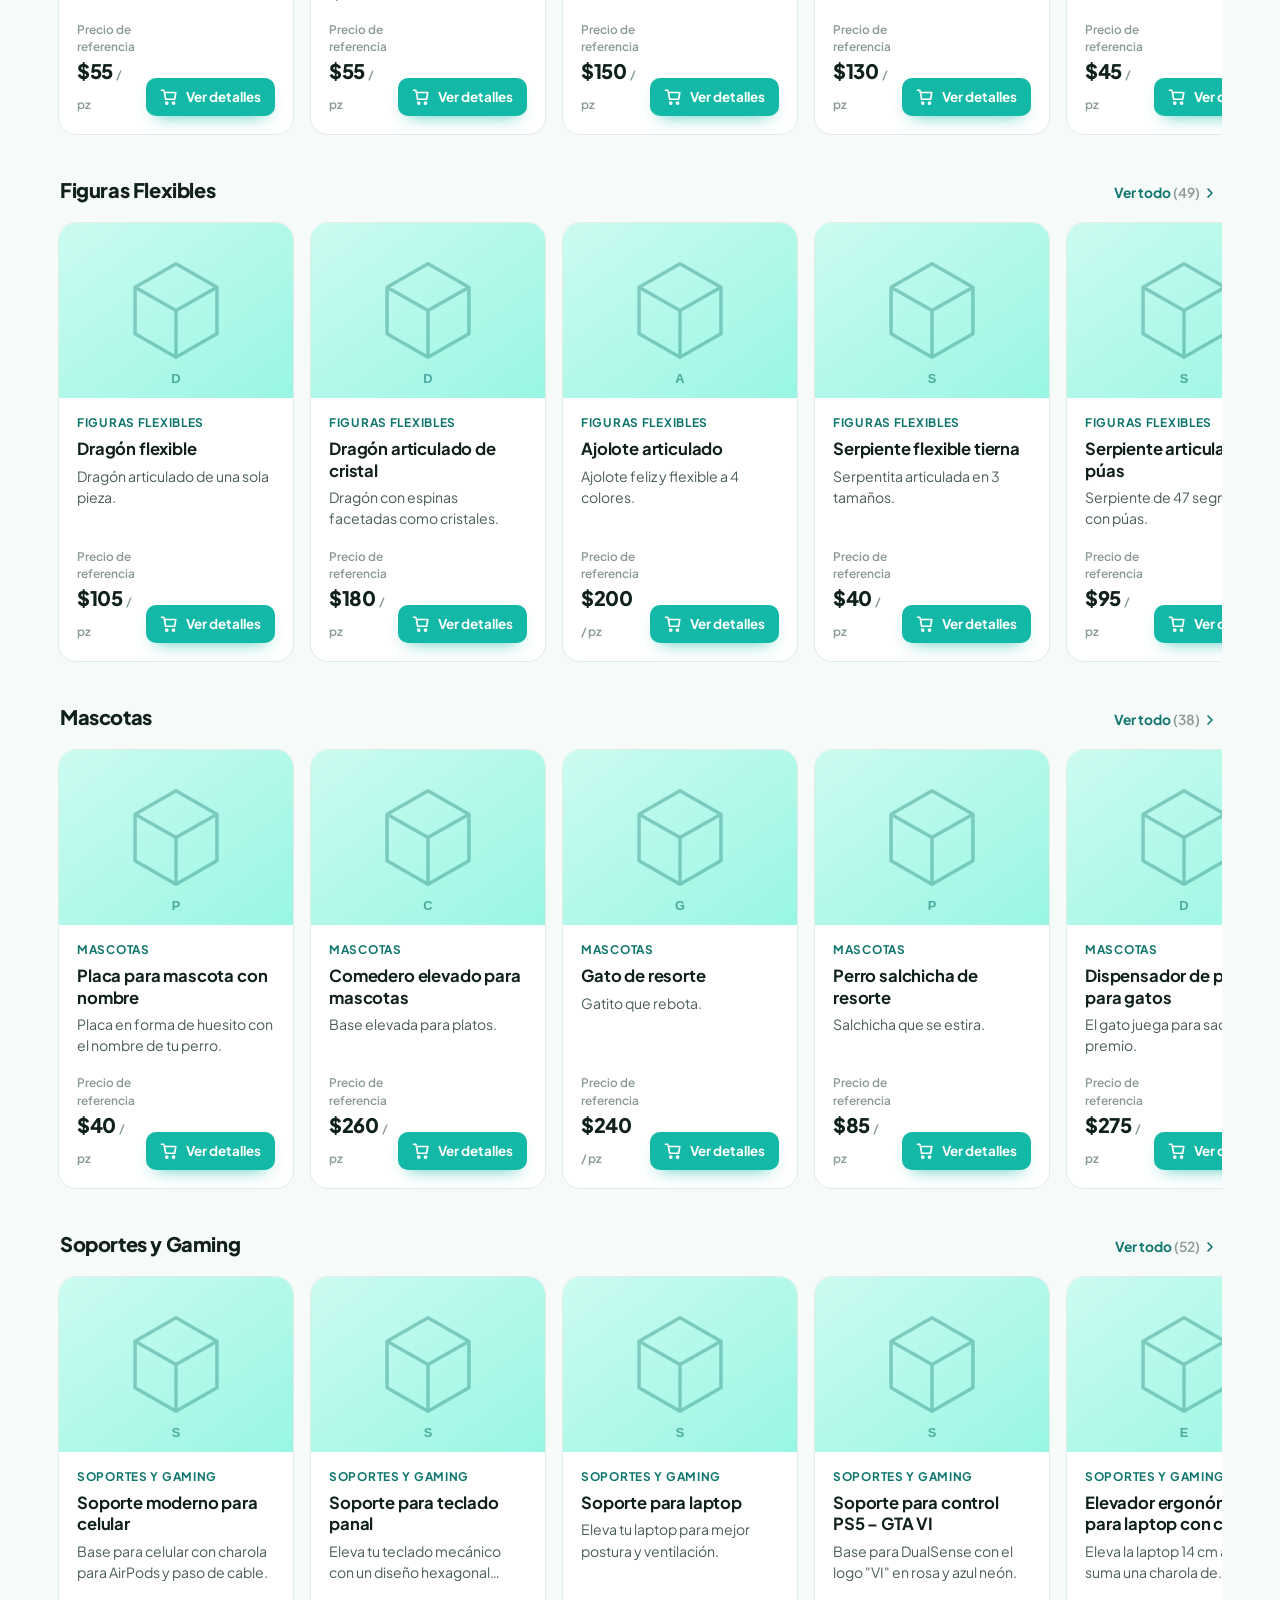
==== commit b0ac922c: "v2.1.0: botón para compartir productos - Pastilla "Compartir" sobre la foto y botón junto a favorito" ====
--- a/index.html
+++ b/index.html
@@ -12,8 +12,8 @@
 <link rel="preconnect" href="https://fonts.googleapis.com">
 <link rel="preconnect" href="https://fonts.gstatic.com" crossorigin>
 <link href="https://fonts.googleapis.com/css2?family=Plus+Jakarta+Sans:wght@400;500;600;700;800&display=swap" rel="stylesheet">
-<link rel="stylesheet" href="css/styles.css?v=20261118o">
-<link rel="stylesheet" href="css/auth.css?v=20261118o">
+<link rel="stylesheet" href="css/styles.css?v=20261118p">
+<link rel="stylesheet" href="css/auth.css?v=20261118p">
 <style>
 /* ── Logo y árbol junto al nombre ── */
 .brand-logo { width: 40px; height: 40px; border-radius: 10px; object-fit: contain; background: #fff; box-shadow: 0 1px 3px rgba(16,32,29,.12); }
@@ -160,6 +160,10 @@
           <button class="nav-arrow prev" id="prevImg" aria-label="Imagen anterior"><svg viewBox="0 0 24 24" fill="none" stroke="currentColor" stroke-width="2.4" stroke-linecap="round" stroke-linejoin="round"><path d="m15 18-6-6 6-6"/></svg></button>
           <button class="nav-arrow next" id="nextImg" aria-label="Imagen siguiente"><svg viewBox="0 0 24 24" fill="none" stroke="currentColor" stroke-width="2.4" stroke-linecap="round" stroke-linejoin="round"><path d="m9 18 6-6-6-6"/></svg></button>
           <div class="dots" id="dots"></div>
+          <button class="share-pill" type="button" data-share aria-label="Compartir este producto">
+            <svg viewBox="0 0 24 24" fill="none" stroke="currentColor" stroke-width="2.2" stroke-linecap="round" stroke-linejoin="round" aria-hidden="true"><circle cx="18" cy="5" r="3"/><circle cx="6" cy="12" r="3"/><circle cx="18" cy="19" r="3"/><path d="m8.6 13.5 6.8 4M15.4 6.5l-6.8 4"/></svg>
+            <span>Compartir</span>
+          </button>
         </div>
         <div class="thumbs" id="thumbs"></div>
       </div>
@@ -197,7 +201,11 @@
           <button class="fav-btn" id="pmFav" type="button" aria-pressed="false" aria-label="Agregar a favoritos" title="Agregar a favoritos">
             <svg viewBox="0 0 24 24" fill="none" stroke="currentColor" stroke-width="2" stroke-linecap="round" stroke-linejoin="round" aria-hidden="true"><path d="M20.8 4.6a5.5 5.5 0 0 0-7.8 0L12 5.7l-1-1.1a5.5 5.5 0 0 0-7.8 7.8l1 1.1L12 21l7.8-7.5 1-1.1a5.5 5.5 0 0 0 0-7.8z"/></svg>
           </button>
-        </div>
+          <button class="fav-btn share-btn" type="button" data-share aria-label="Compartir este producto" title="Compartir">
+            <svg viewBox="0 0 24 24" fill="none" stroke="currentColor" stroke-width="2" stroke-linecap="round" stroke-linejoin="round" aria-hidden="true"><circle cx="18" cy="5" r="3"/><circle cx="6" cy="12" r="3"/><circle cx="18" cy="19" r="3"/><path d="m8.6 13.5 6.8 4M15.4 6.5l-6.8 4"/></svg>
+          </button>
+        </div>
+        <div class="share-menu" id="shareMenu" hidden></div>
         <p class="credit" id="pmCredit"></p>
       </div>
     </div>
@@ -290,23 +298,23 @@
 <script src="js/supabase.min.js"></script>
 
 <!-- Datos y configuración -->
-<script src="js/config.js?v=20261118o" defer></script>
-<script src="js/data/productos.js?v=20261118o" defer></script>
-<script src="js/supabase.js?v=20261118o" defer></script>
+<script src="js/config.js?v=20261118p" defer></script>
+<script src="js/data/productos.js?v=20261118p" defer></script>
+<script src="js/supabase.js?v=20261118p" defer></script>
 <!-- Lógica de la app (el orden importa) -->
-<script src="js/utils.js?v=20261118o" defer></script>
-<script src="js/auth.js?v=20261118o" defer></script>
-<script src="js/user-panel.js?v=20261118o" defer></script>
-<script src="js/notificaciones.js?v=20261118o" defer></script>
-<script src="js/mantenimiento.js?v=20261118o" defer></script>
-<script src="js/invitacion.js?v=20261118o" defer></script>
-<script src="js/cart.js?v=20261118o" defer></script>
-<script src="js/catalog.js?v=20261118o" defer></script>
-<script src="js/product-modal.js?v=20261118o" defer></script>
-<script src="js/cart-drawer.js?v=20261118o" defer></script>
-<script src="js/pedidos.js?v=20261118o" defer></script>
-<script src="js/checkout.js?v=20261118o" defer></script>
-<script src="js/quote.js?v=20261118o" defer></script>
-<script src="js/main.js?v=20261118o" defer></script>
+<script src="js/utils.js?v=20261118p" defer></script>
+<script src="js/auth.js?v=20261118p" defer></script>
+<script src="js/user-panel.js?v=20261118p" defer></script>
+<script src="js/notificaciones.js?v=20261118p" defer></script>
+<script src="js/mantenimiento.js?v=20261118p" defer></script>
+<script src="js/invitacion.js?v=20261118p" defer></script>
+<script src="js/cart.js?v=20261118p" defer></script>
+<script src="js/catalog.js?v=20261118p" defer></script>
+<script src="js/product-modal.js?v=20261118p" defer></script>
+<script src="js/cart-drawer.js?v=20261118p" defer></script>
+<script src="js/pedidos.js?v=20261118p" defer></script>
+<script src="js/checkout.js?v=20261118p" defer></script>
+<script src="js/quote.js?v=20261118p" defer></script>
+<script src="js/main.js?v=20261118p" defer></script>
 </body>
 </html>
--- a/css/auth.css
+++ b/css/auth.css
@@ -508,3 +508,35 @@
   .invite { left: 16px; right: 16px; bottom: 88px; width: auto; } /* encima del carrito flotante */
 }
 @media (prefers-reduced-motion: reduce) { .invite-ico { animation: none; } }
+
+/* ---------- Compartir producto ---------- */
+.share-pill {
+  position: absolute; left: 12px; top: 12px; z-index: 3;
+  display: flex; align-items: center; gap: 6px; height: 36px; padding: 0 14px 0 11px;
+  border: none; border-radius: 999px; cursor: pointer; font: inherit; font-size: .82rem; font-weight: 700;
+  background: rgba(255,255,255,.92); color: var(--ink); box-shadow: 0 4px 14px -4px rgba(16,32,29,.35);
+  backdrop-filter: blur(6px); transition: transform .2s var(--ease), background .2s;
+  animation: share-in .5s var(--ease) .4s both;
+}
+.share-pill svg { width: 16px; height: 16px; color: var(--accent-ink); }
+.share-pill:hover { transform: translateY(-1px) scale(1.03); background: #fff; }
+@keyframes share-in { from { opacity: 0; transform: translateY(-6px); } }
+.share-btn svg { width: 20px; height: 20px; }
+.share-btn:hover { background: var(--accent-softer); border-color: var(--accent); color: var(--accent-ink); }
+
+.share-menu {
+  margin-top: 10px; padding: 12px; border: 1px solid var(--line); border-radius: 16px;
+  background: var(--surface); box-shadow: var(--shadow); animation: up-fade .2s var(--ease);
+}
+.share-menu[hidden] { display: none; }
+.share-head { display: flex; align-items: center; justify-content: space-between; margin-bottom: 10px; font-size: .9rem; }
+.share-close { width: 28px; height: 28px; border-radius: 50%; border: none; background: var(--surface-2); cursor: pointer; font-size: 1.1rem; line-height: 1; }
+.share-opts { display: grid; grid-template-columns: repeat(4, 1fr); gap: 8px; }
+.share-opt {
+  display: flex; flex-direction: column; align-items: center; gap: 4px; padding: 10px 4px; border-radius: 12px;
+  border: 1px solid var(--line); background: var(--bg); color: var(--ink); text-decoration: none; cursor: pointer;
+  font: inherit; font-size: .74rem; font-weight: 700; transition: border-color .2s, background .2s;
+}
+.share-opt span { font-size: 1.3rem; line-height: 1; }
+.share-opt:hover { border-color: var(--accent); background: var(--accent-softer); }
+@media (max-width: 420px) { .share-opts { grid-template-columns: repeat(2, 1fr); } }
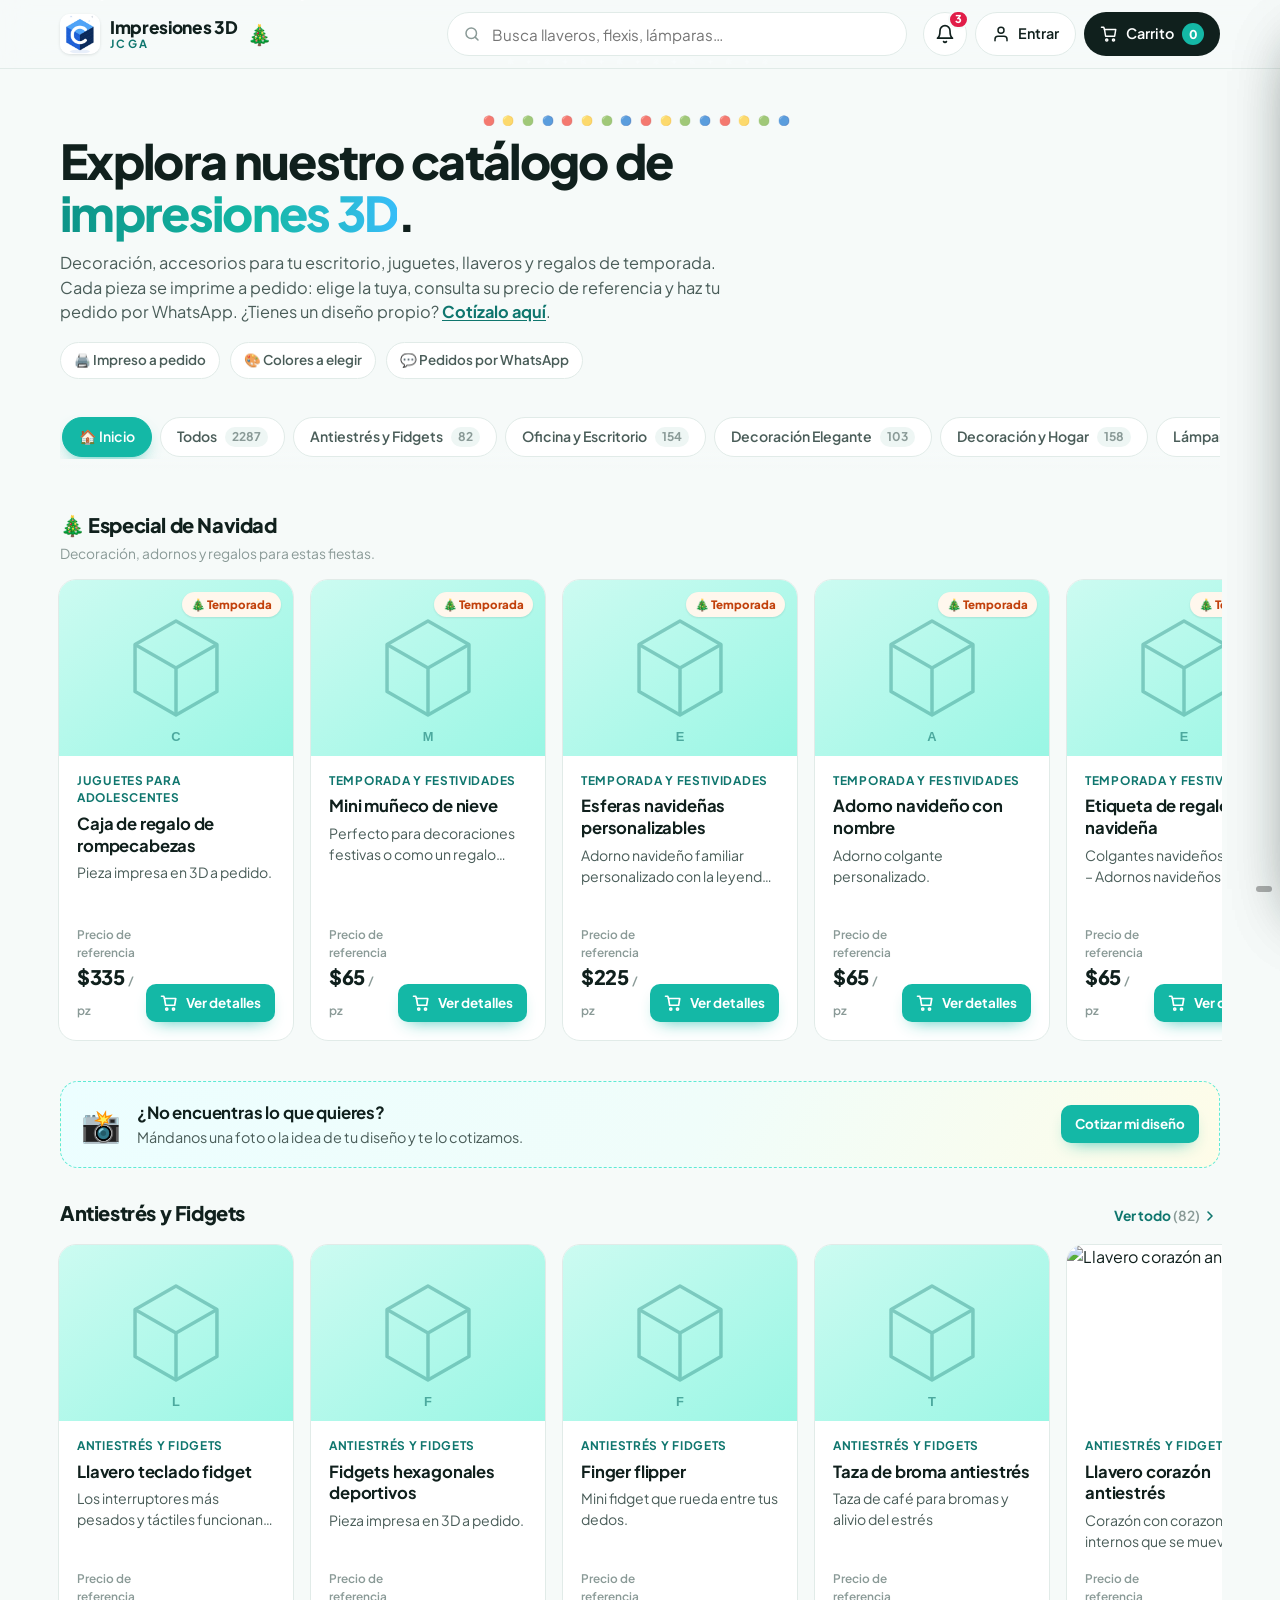
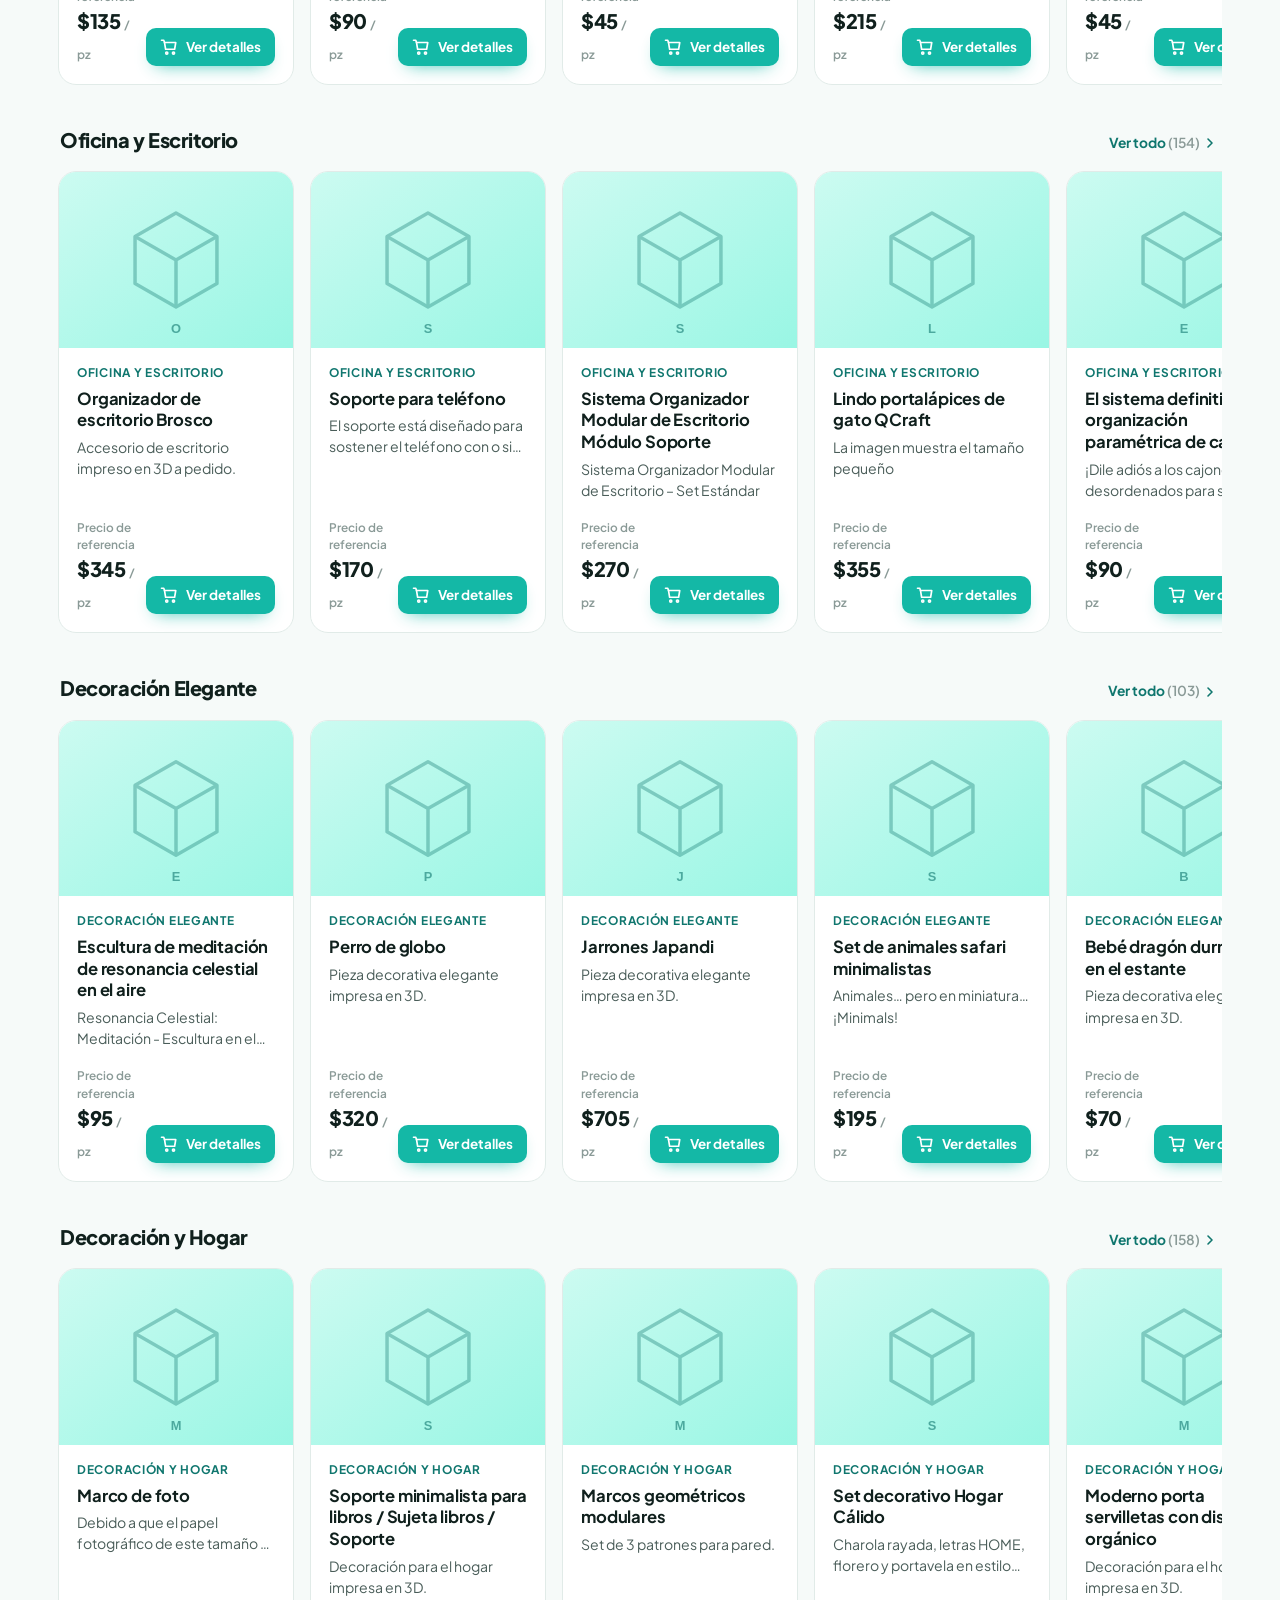
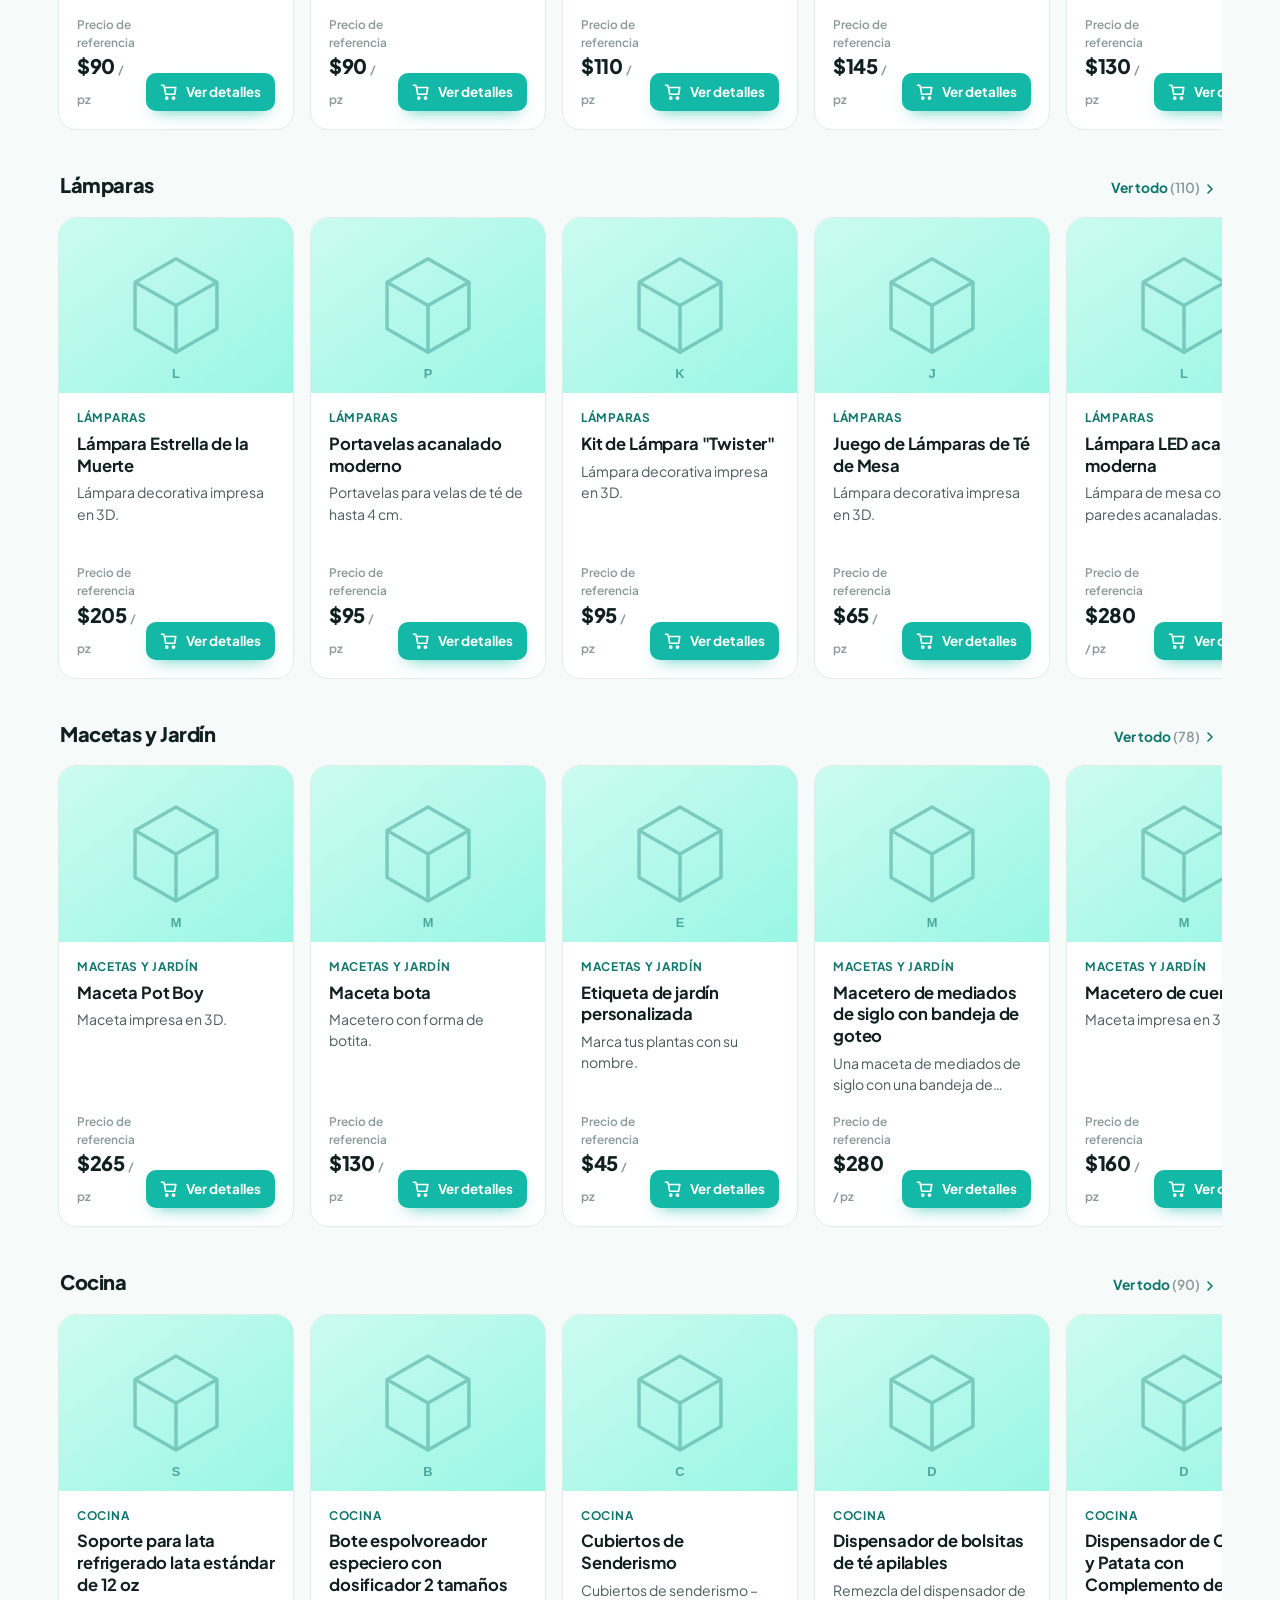
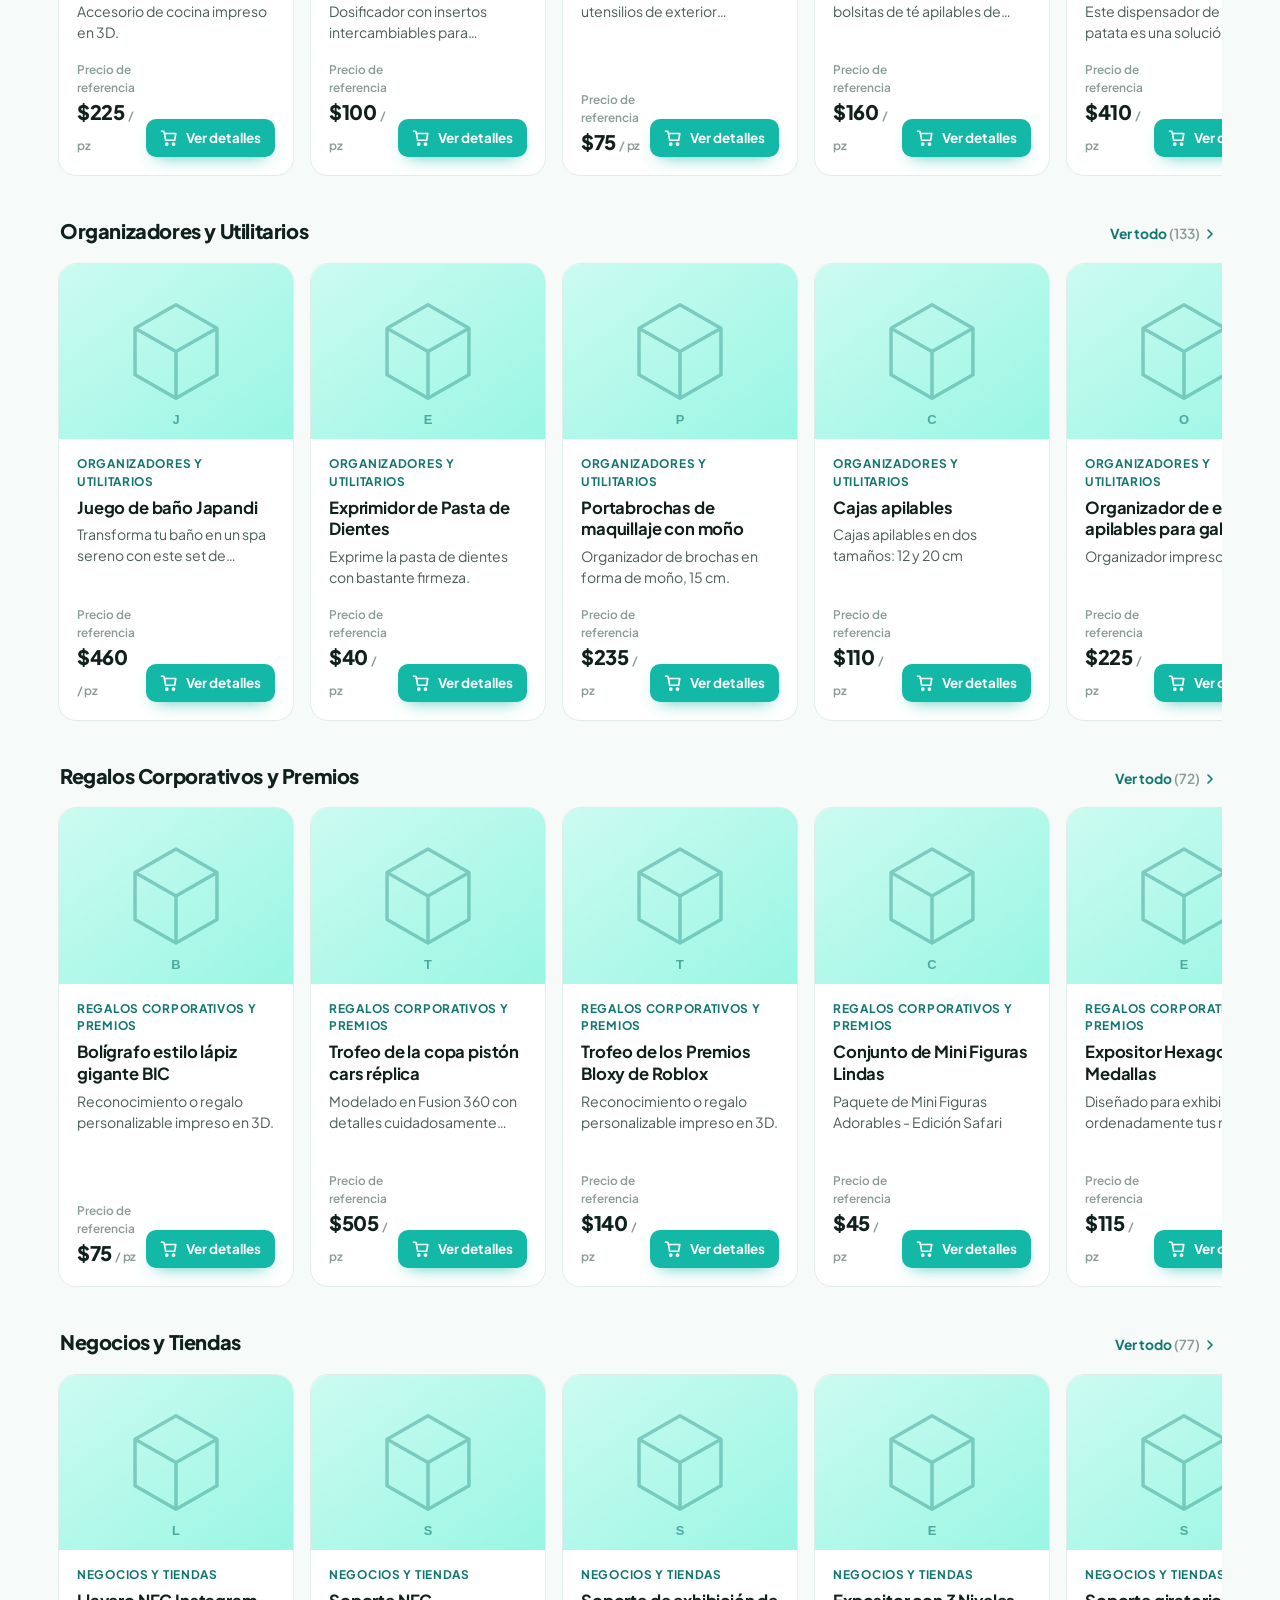
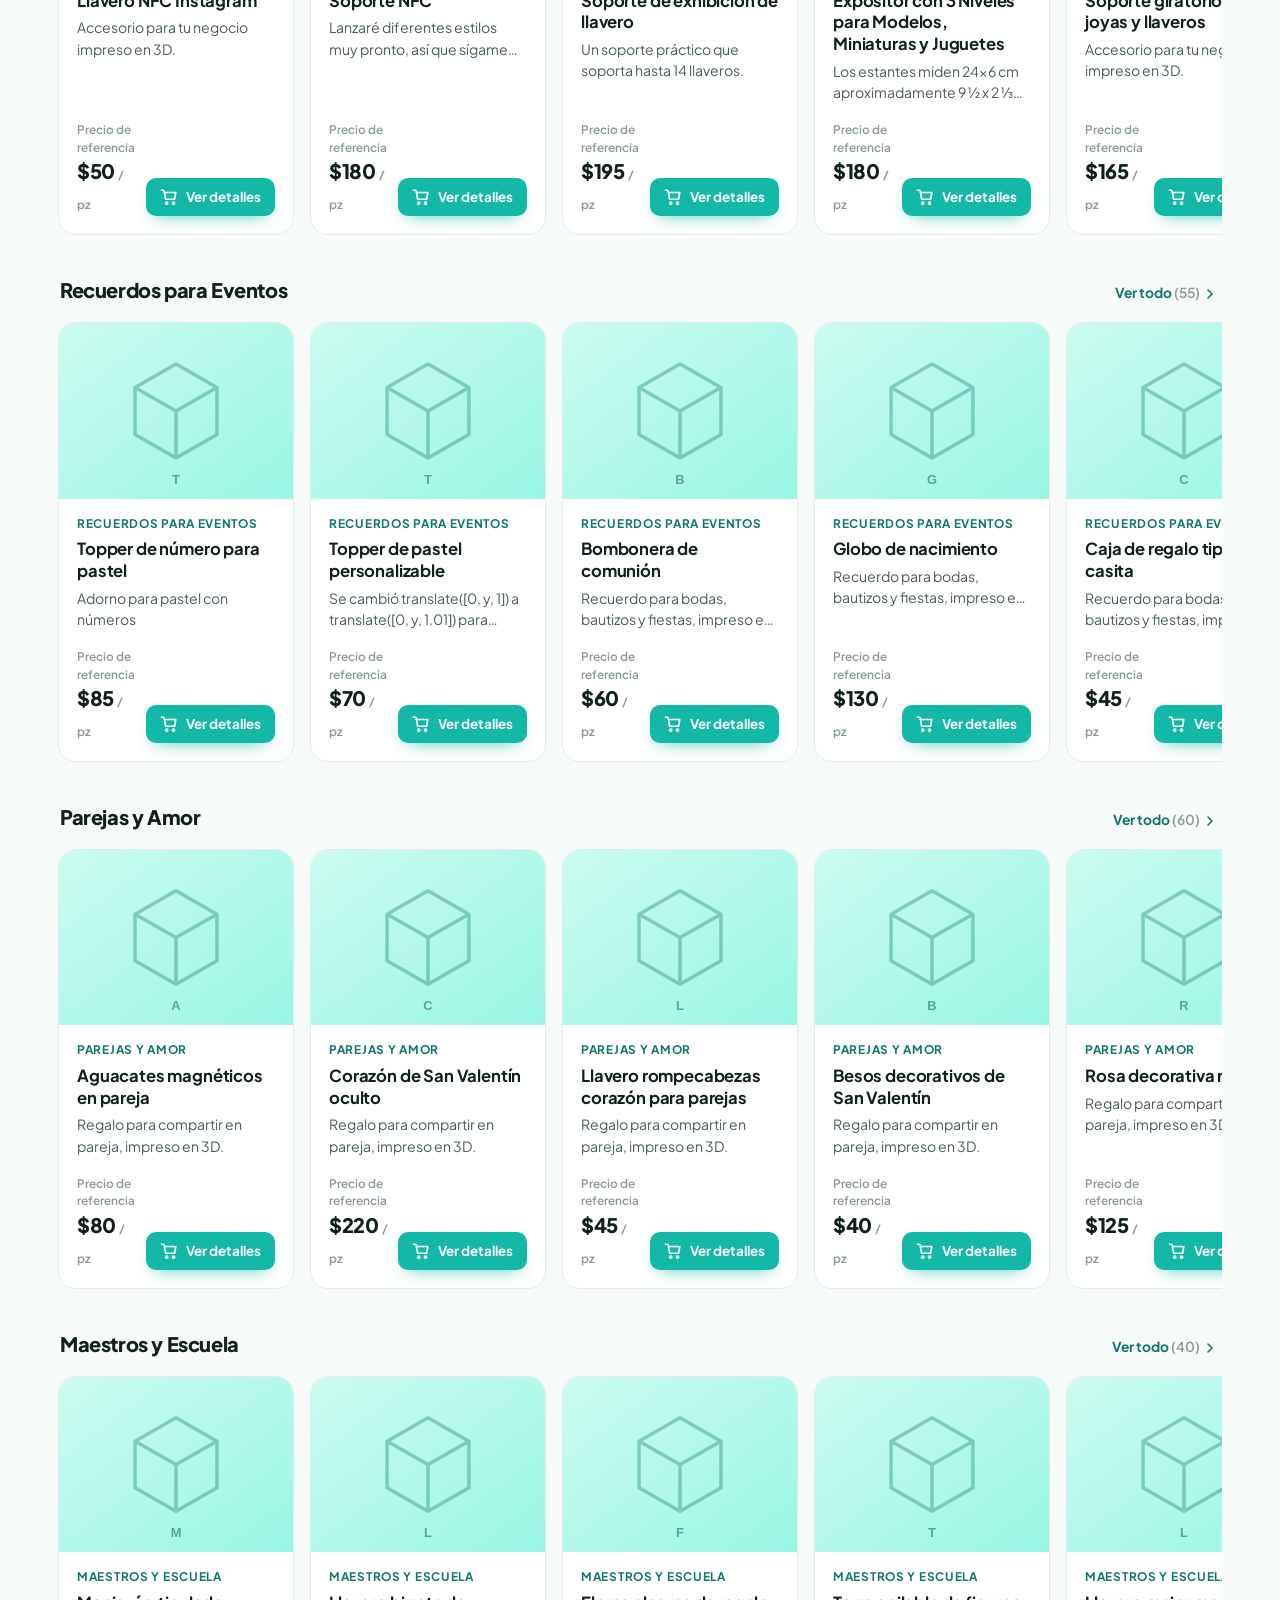
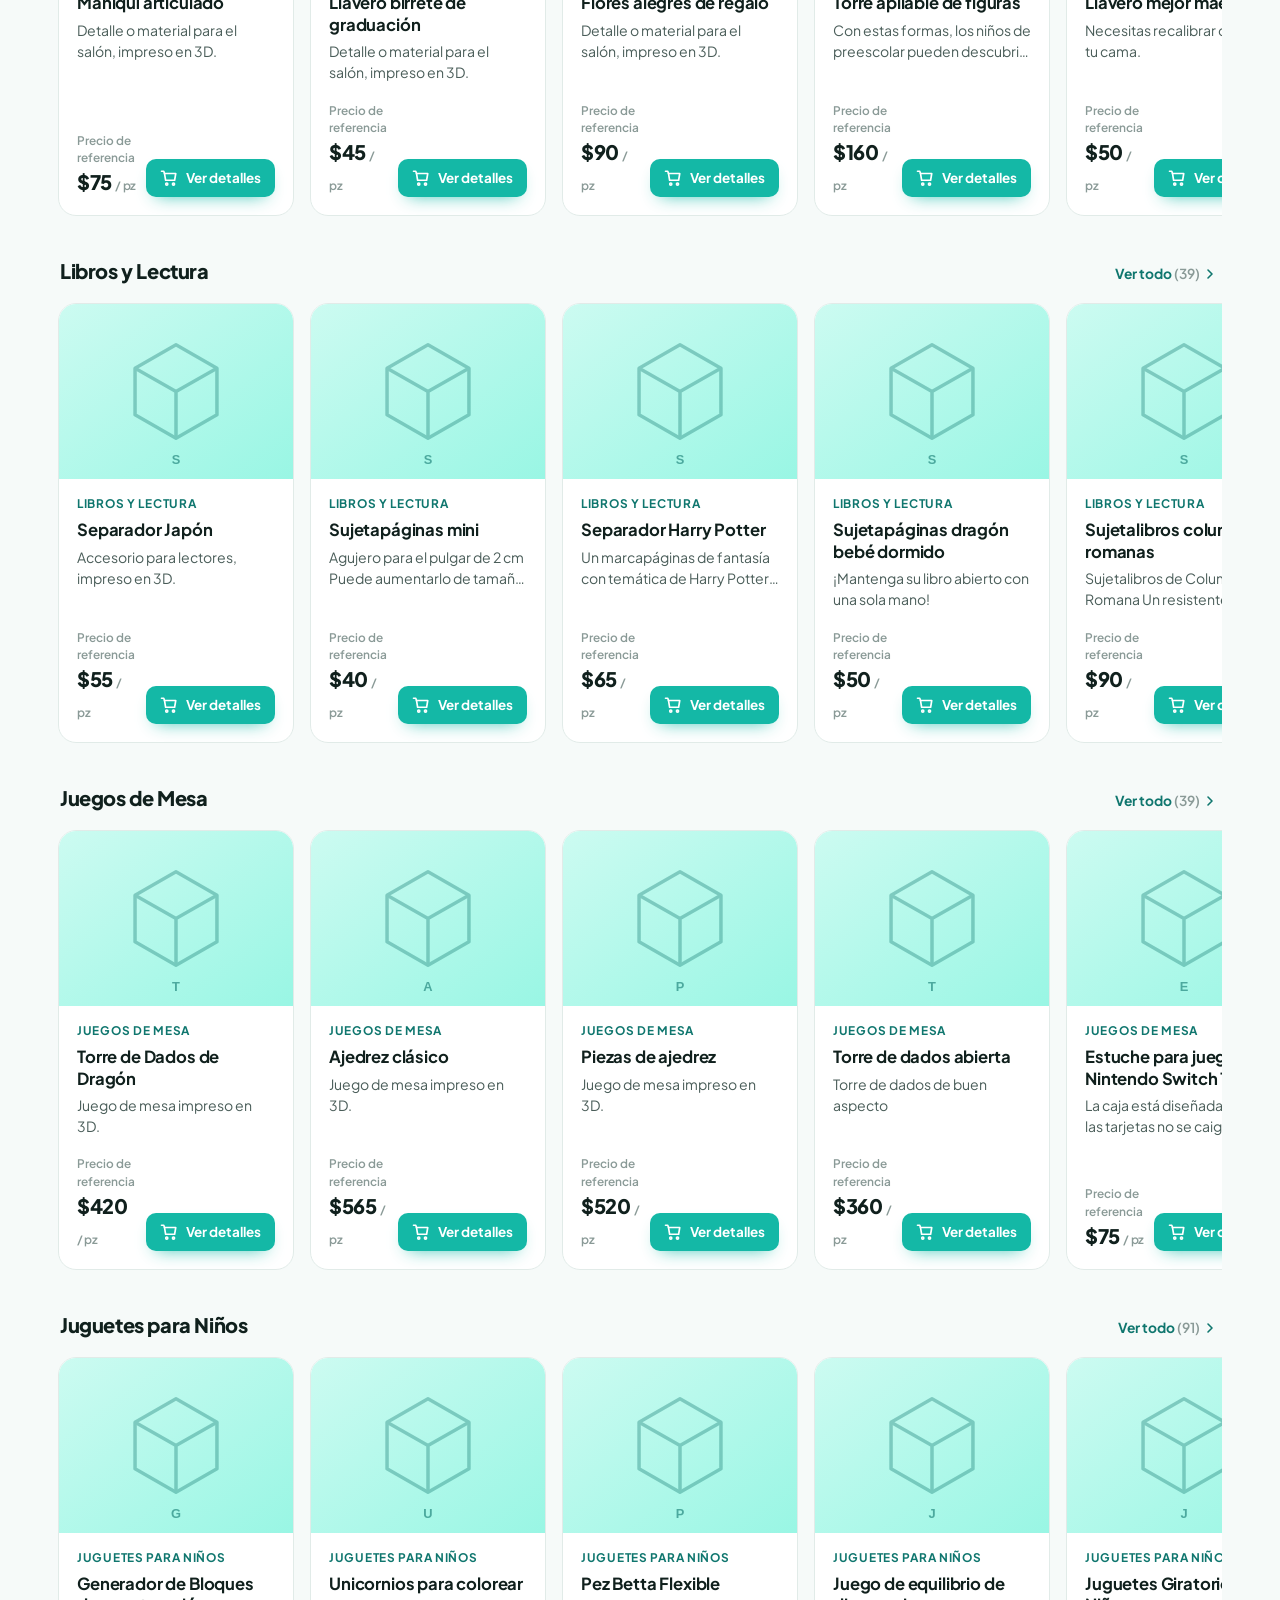
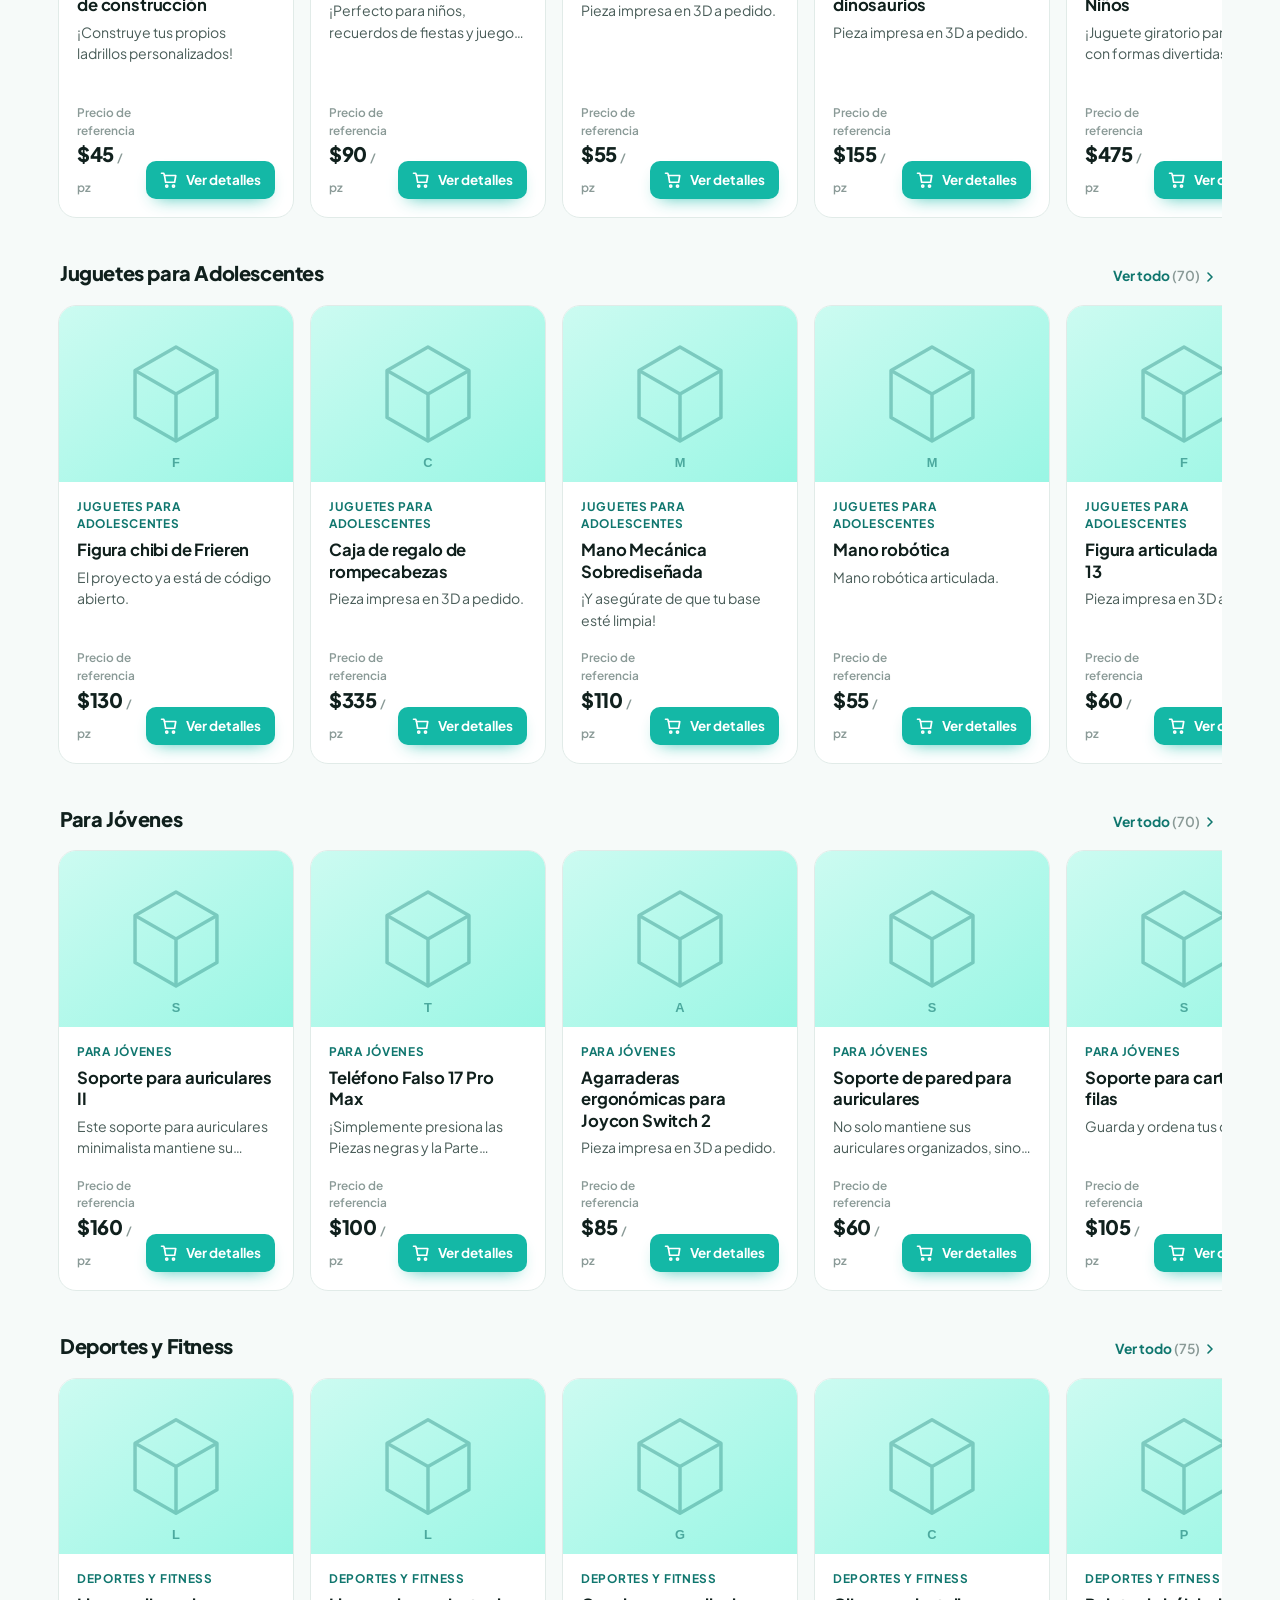
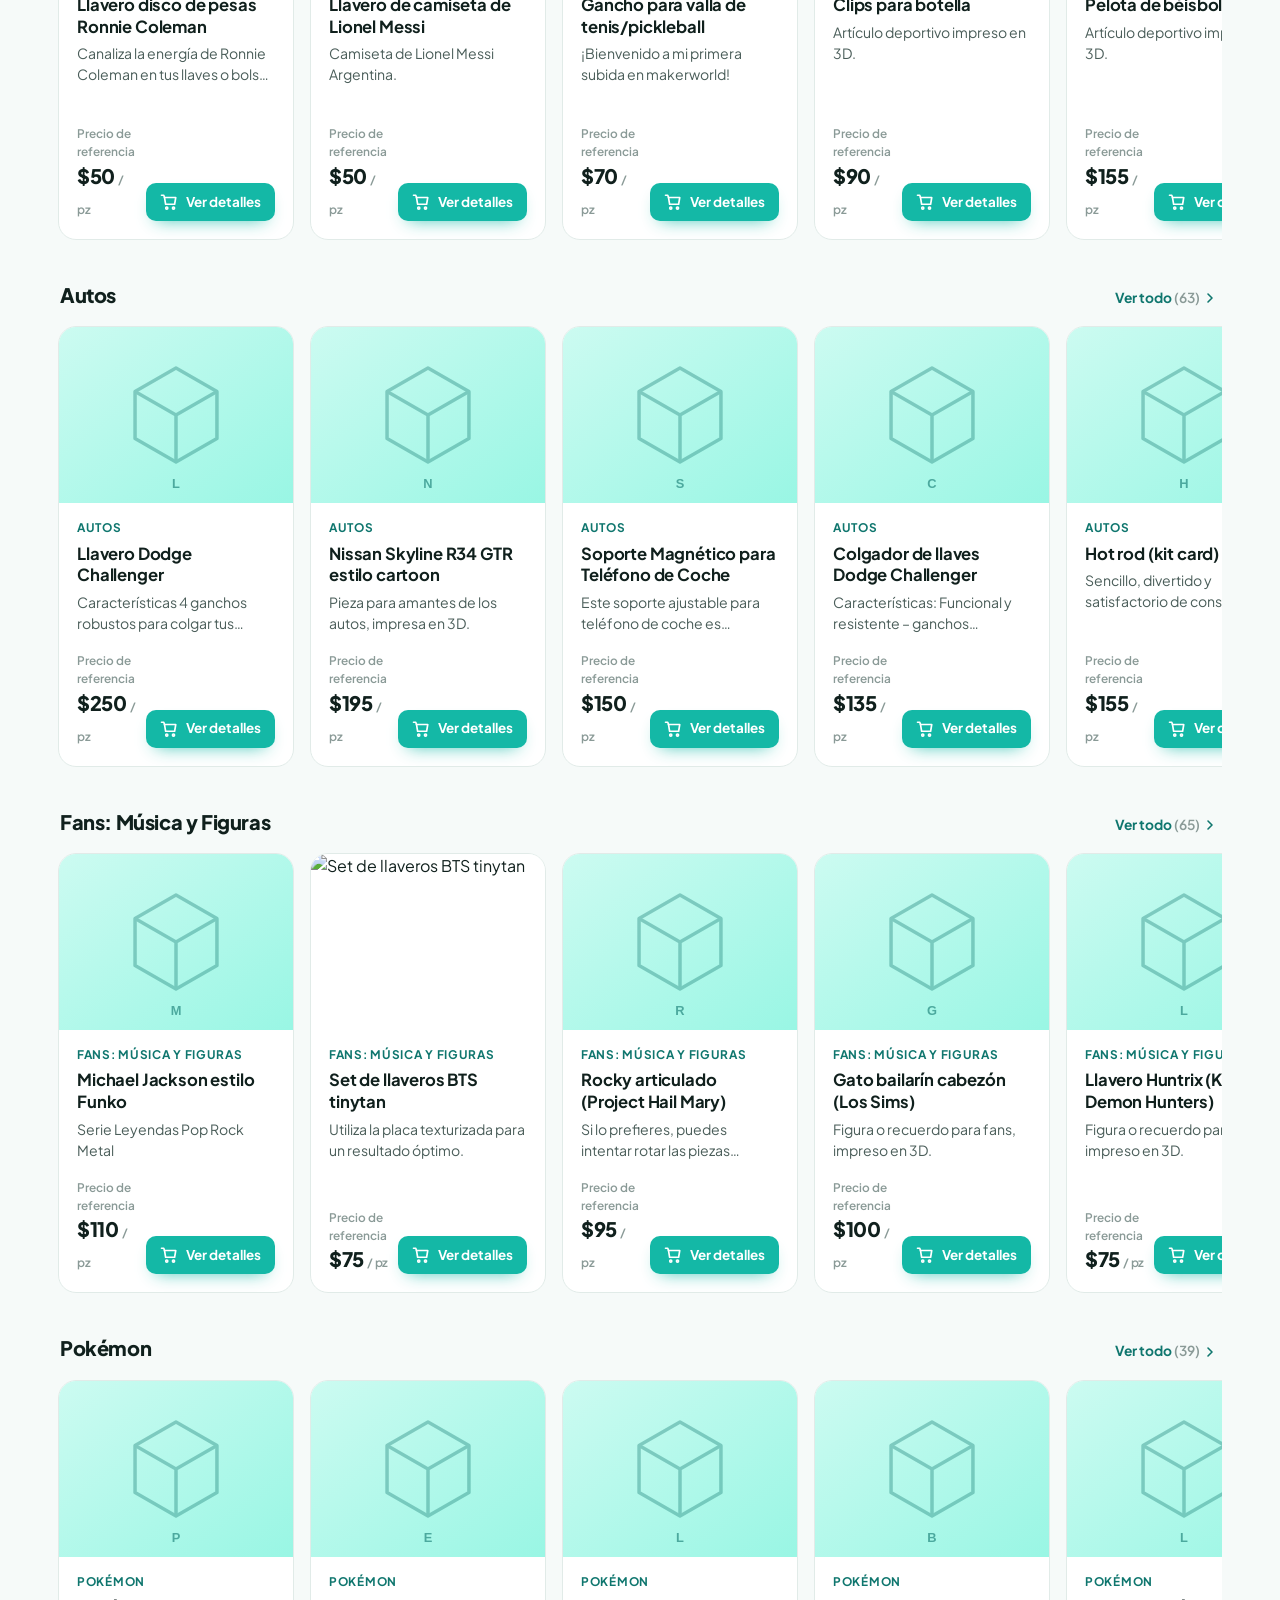
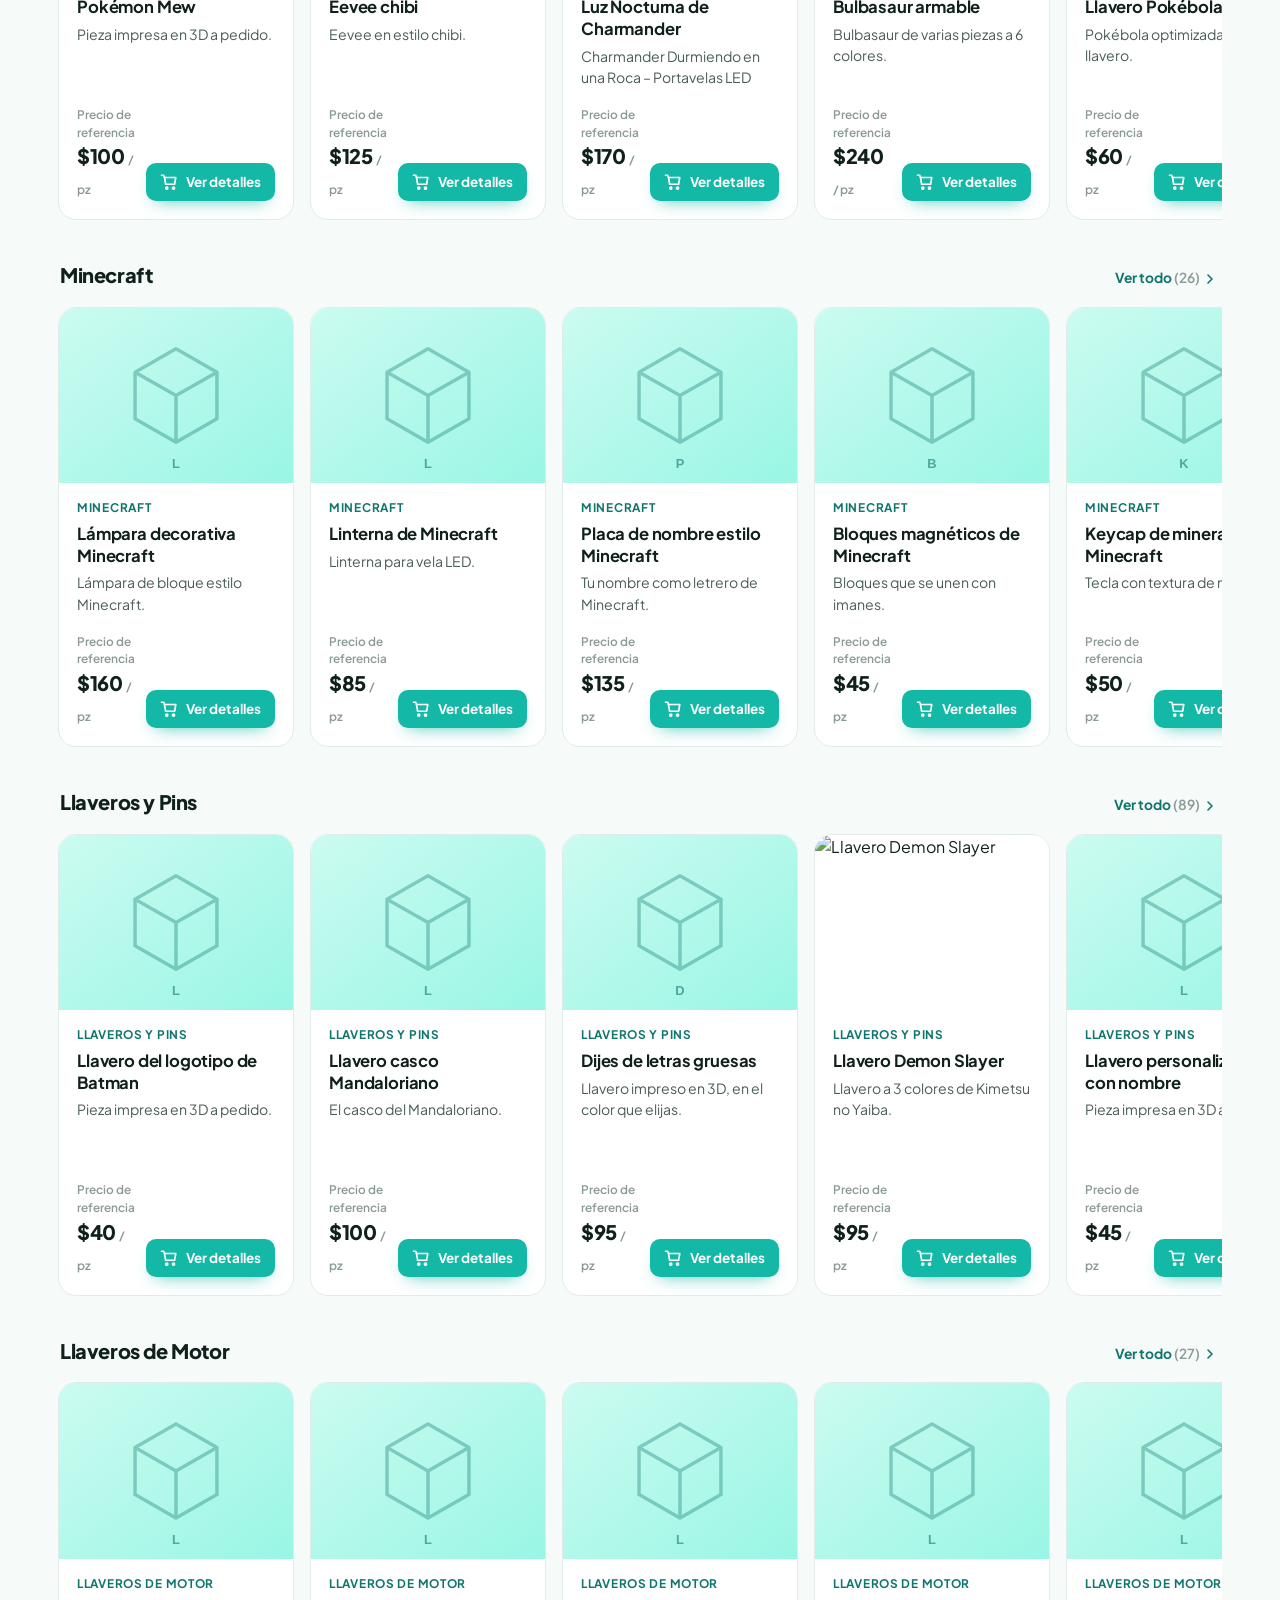
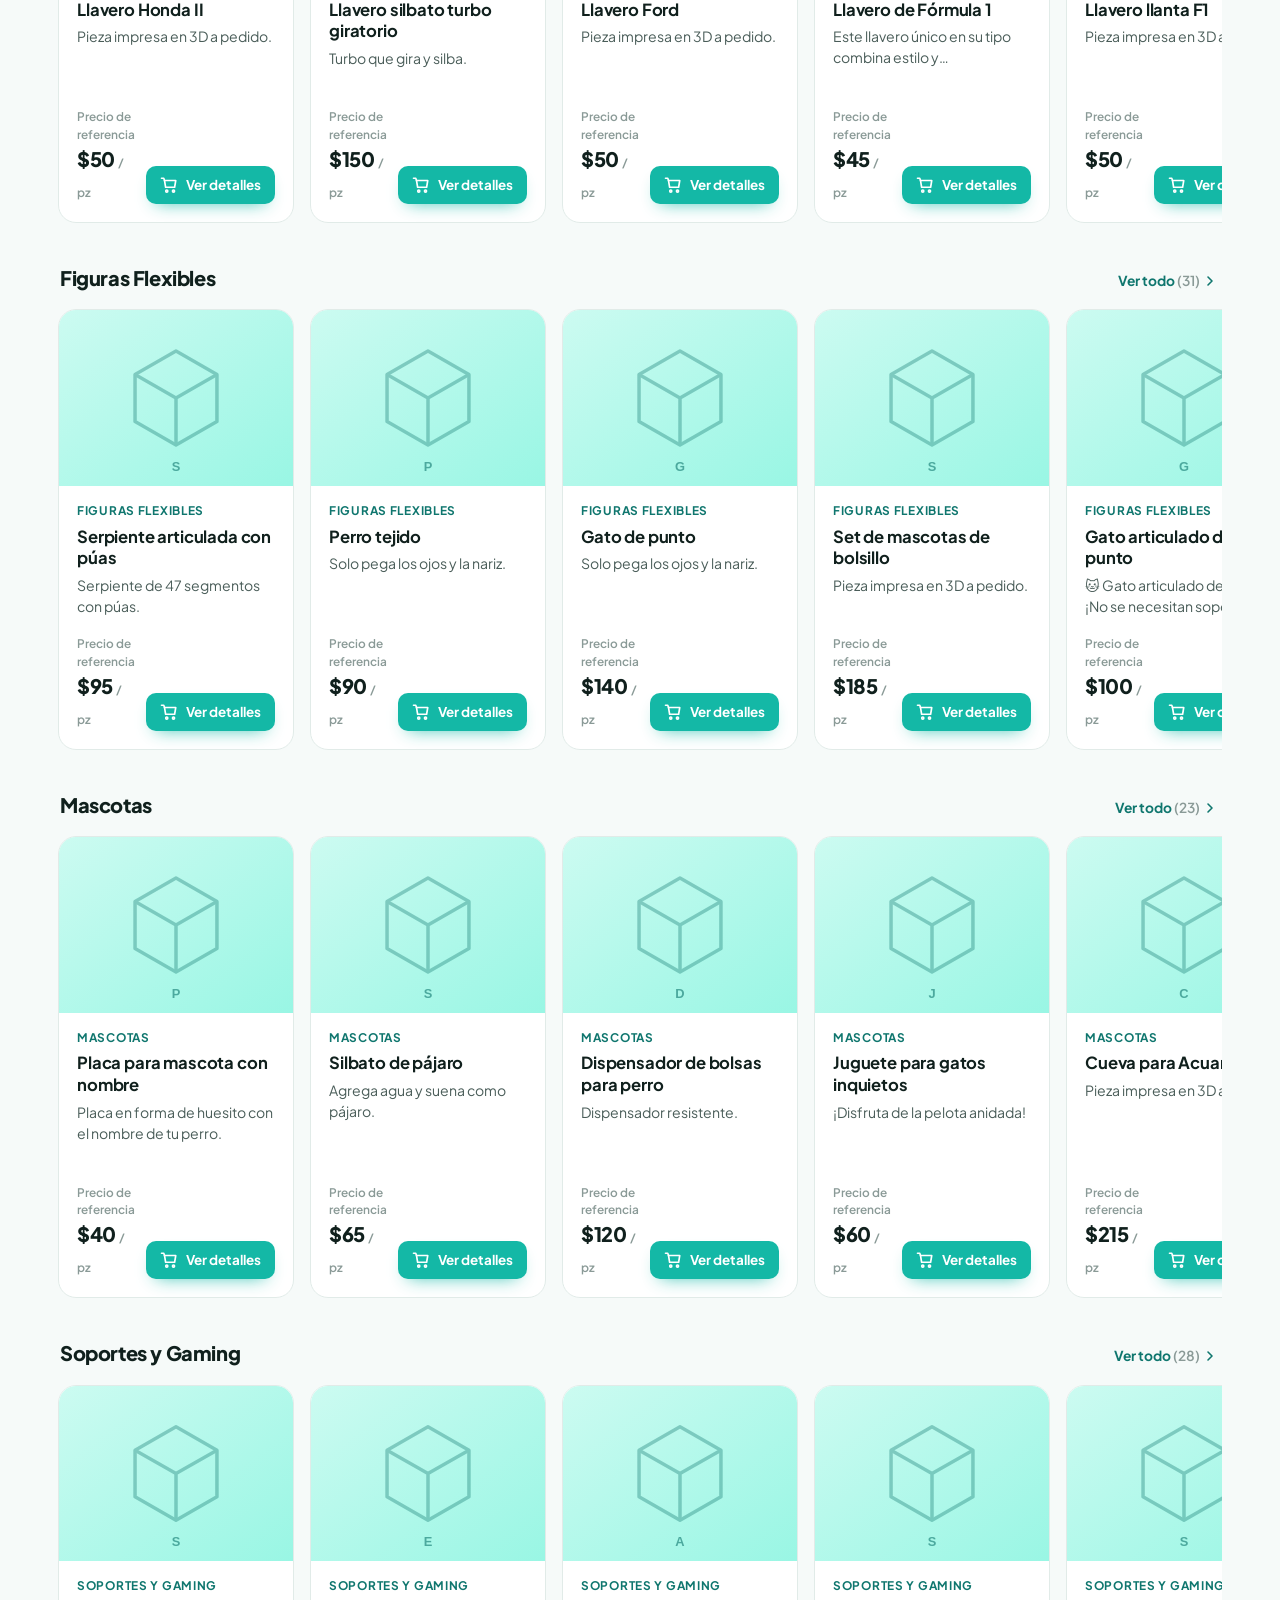
==== commit 119deb1e: "v2.2.0: colores, zonas de entrega, cotización guiada y fotos - Color obligatorio por producto (combi" ====
--- a/index.html
+++ b/index.html
@@ -9,11 +9,13 @@
 <link rel="apple-touch-icon" href="img/logo-icon.png">
 <link rel="manifest" href="manifest.webmanifest">
 <meta name="theme-color" content="#14b8a6">
+<link rel="preconnect" href="https://makerworld.bblmw.com">
+<link rel="dns-prefetch" href="https://makerworld.bblmw.com">
 <link rel="preconnect" href="https://fonts.googleapis.com">
 <link rel="preconnect" href="https://fonts.gstatic.com" crossorigin>
 <link href="https://fonts.googleapis.com/css2?family=Plus+Jakarta+Sans:wght@400;500;600;700;800&display=swap" rel="stylesheet">
-<link rel="stylesheet" href="css/styles.css?v=20261118p">
-<link rel="stylesheet" href="css/auth.css?v=20261118p">
+<link rel="stylesheet" href="css/styles.css?v=20261120a">
+<link rel="stylesheet" href="css/auth.css?v=20261120a">
 <style>
 /* ── Logo y árbol junto al nombre ── */
 .brand-logo { width: 40px; height: 40px; border-radius: 10px; object-fit: contain; background: #fff; box-shadow: 0 1px 3px rgba(16,32,29,.12); }
@@ -83,7 +85,7 @@
   <div class="wrap top-row">
     <a class="brand" href="#" aria-label="3D JCGA, inicio">
       <img class="brand-logo" src="img/logo-icon.png" alt="" width="40" height="40">
-      <span id="brandName">3D JCGA</span>
+      <span class="brand-txt"><b>Impresiones 3D</b><small>JCGA</small></span>
       <span class="brand-tree" aria-hidden="true">🎄</span>
     </a>
     <div class="search" id="searchBox">
@@ -178,6 +180,11 @@
         <div id="pmTiersBox">
           <div class="section-t" style="margin-top:0">Precio por mayoreo</div>
           <div class="tiers" id="pmTiers"></div>
+        </div>
+        <div class="field pm-color" id="pmColorField">
+          <label>Color <span class="req">*</span></label>
+          <div id="pmColor"></div>
+          <span class="hint">Elige el color para agregarlo al carrito.</span>
         </div>
         <div class="calc">
           <div class="qty-row">
@@ -231,14 +238,14 @@
         <span class="hint">Escribe tu nombre para el pedido.</span>
       </div>
       <div class="field" id="fLoc">
-        <label for="cLoc">¿Dónde te gustaría recibirlo? <span class="req">*</span></label>
-        <input id="cLoc" type="text" placeholder="Ej. Campus ITP, Centro de Pachuca, Actopan…" autocomplete="address-level2">
-        <span class="hint">Escribe la zona o lugar de entrega.</span>
+        <label for="czZona">¿Dónde te gustaría recibirlo? <span class="req">*</span></label>
+        <div id="cZona"></div>
+        <span class="hint">Elige tu zona y punto de entrega.</span>
         <span class="field-note">📍 El punto exacto, el día y la hora los acuerdas con el vendedor por WhatsApp.</span>
       </div>
       <div class="field">
         <label for="cNotes">Notas o especificaciones</label>
-        <textarea id="cNotes" placeholder="Colores, nombre a grabar, fecha que lo necesitas…"></textarea>
+        <textarea id="cNotes" placeholder="Nombre a grabar, fecha que lo necesitas, detalles…"></textarea>
       </div>
     </div>
   </div>
@@ -298,23 +305,24 @@
 <script src="js/supabase.min.js"></script>
 
 <!-- Datos y configuración -->
-<script src="js/config.js?v=20261118p" defer></script>
-<script src="js/data/productos.js?v=20261118p" defer></script>
-<script src="js/supabase.js?v=20261118p" defer></script>
+<script src="js/config.js?v=20261120a" defer></script>
+<script src="js/data/productos.js?v=20261120a" defer></script>
+<script src="js/supabase.js?v=20261120a" defer></script>
 <!-- Lógica de la app (el orden importa) -->
-<script src="js/utils.js?v=20261118p" defer></script>
-<script src="js/auth.js?v=20261118p" defer></script>
-<script src="js/user-panel.js?v=20261118p" defer></script>
-<script src="js/notificaciones.js?v=20261118p" defer></script>
-<script src="js/mantenimiento.js?v=20261118p" defer></script>
-<script src="js/invitacion.js?v=20261118p" defer></script>
-<script src="js/cart.js?v=20261118p" defer></script>
-<script src="js/catalog.js?v=20261118p" defer></script>
-<script src="js/product-modal.js?v=20261118p" defer></script>
-<script src="js/cart-drawer.js?v=20261118p" defer></script>
-<script src="js/pedidos.js?v=20261118p" defer></script>
-<script src="js/checkout.js?v=20261118p" defer></script>
-<script src="js/quote.js?v=20261118p" defer></script>
-<script src="js/main.js?v=20261118p" defer></script>
+<script src="js/utils.js?v=20261120a" defer></script>
+<script src="js/auth.js?v=20261120a" defer></script>
+<script src="js/user-panel.js?v=20261120a" defer></script>
+<script src="js/notificaciones.js?v=20261120a" defer></script>
+<script src="js/mantenimiento.js?v=20261120a" defer></script>
+<script src="js/invitacion.js?v=20261120a" defer></script>
+<script src="js/opciones.js?v=20261120a" defer></script>
+<script src="js/cart.js?v=20261120a" defer></script>
+<script src="js/catalog.js?v=20261120a" defer></script>
+<script src="js/product-modal.js?v=20261120a" defer></script>
+<script src="js/cart-drawer.js?v=20261120a" defer></script>
+<script src="js/pedidos.js?v=20261120a" defer></script>
+<script src="js/checkout.js?v=20261120a" defer></script>
+<script src="js/quote.js?v=20261120a" defer></script>
+<script src="js/main.js?v=20261120a" defer></script>
 </body>
 </html>
--- a/css/auth.css
+++ b/css/auth.css
@@ -540,3 +540,81 @@
 .share-opt span { font-size: 1.3rem; line-height: 1; }
 .share-opt:hover { border-color: var(--accent); background: var(--accent-softer); }
 @media (max-width: 420px) { .share-opts { grid-template-columns: repeat(2, 1fr); } }
+
+/* =========================================================
+   v2.2 · Opciones guiadas (colores, zonas, cotización)
+   ========================================================= */
+.cpick [hidden], .zpick [hidden], #quoteForm [hidden], .q-sub[hidden] { display: none !important; }
+
+/* Marca: logo + "Impresiones 3D" con JCGA abajo */
+.brand-txt { display: flex; flex-direction: column; line-height: 1.05; }
+.brand-txt b { font-size: 1.08rem; font-weight: 800; letter-spacing: -.02em; }
+.brand-txt small { font-size: .7rem; font-weight: 700; letter-spacing: .22em; color: var(--accent-ink); margin-top: 2px; }
+
+/* Selector de color */
+.cpick { display: flex; flex-direction: column; gap: 8px; }
+.cpick-rows { display: flex; flex-direction: column; gap: 8px; }
+.cpick-row { display: grid; grid-template-columns: 30px 1fr auto; gap: 8px; align-items: center; }
+.cpick-row .cpick-otro { grid-column: 2 / -1; }
+.cpick-row select { width: 100%; }
+.cdot { width: 28px; height: 28px; border-radius: 50%; border: 2px solid var(--line); background: repeating-linear-gradient(45deg, #eef4f2 0 4px, #fff 4px 8px); }
+.cdot.foto { background: conic-gradient(#d62828, #f9d71c, #2a9d4b, #1e4fd8, #7b3fa0, #d62828); }
+.cdot.otro { background: conic-gradient(from 90deg, #f48fb1, #98e0c4, #5bc0eb, #f48fb1); }
+.cpick-del { width: 34px; height: 34px; border-radius: 50%; background: var(--surface-2); font-size: 1.1rem; font-weight: 700; color: var(--ink-2); }
+.cpick-del:hover { background: #fde2e2; color: var(--danger); }
+.cpick-add { align-self: flex-start; font-size: .84rem; font-weight: 700; color: var(--accent-ink); padding: 4px 2px; }
+.cpick-add:hover { text-decoration: underline; }
+.field.err .cpick select:invalid, .cpick.err select { border-color: var(--danger); }
+.pm-color { margin: 0; }
+.pm-color.err { background: #fff5f5; border-radius: 14px; padding: 10px; margin: -10px; }
+.pm-color.err .hint { display: block; }
+
+/* Color dentro del carrito / resúmenes */
+.ci-color { display: flex; flex-wrap: wrap; align-items: center; gap: 4px 6px; font-size: .78rem; margin: 3px 0 2px; }
+.ci-color .link-btn { font-size: .76rem; }
+.ci-color.falta { background: #fff4e0; color: #8a5300; border-radius: 8px; padding: 4px 8px; cursor: pointer; }
+.ci-color.falta span { opacity: .75; }
+.cchip { display: inline-flex; align-items: center; gap: 4px; font-weight: 600; color: var(--ink-2); }
+.cchip i { width: 12px; height: 12px; border-radius: 50%; border: 1px solid rgba(0,0,0,.18); display: inline-block; }
+.cchip i.foto { background: conic-gradient(#d62828, #f9d71c, #2a9d4b, #1e4fd8, #d62828); }
+.cchip i.otro { background: conic-gradient(#f48fb1, #98e0c4, #5bc0eb, #f48fb1); }
+.cplus { color: var(--ink-3); font-weight: 700; }
+.row-color, .ped-color, .adm-color { display: block; font-size: .76rem; color: var(--ink-3); font-weight: 600; }
+
+/* Zona de entrega */
+.zpick { display: flex; flex-direction: column; gap: 10px; }
+.zpick-step { display: flex; flex-direction: column; gap: 6px; animation: zp-in .25s var(--ease); }
+.zpick-step label { font-size: .8rem; font-weight: 700; color: var(--ink-2); }
+.zpick select { width: 100%; }
+.field.err .zpick select:not(:valid), .field.err .zpick select { border-color: var(--danger); }
+@keyframes zp-in { from { opacity: 0; transform: translateY(-4px); } to { opacity: 1; transform: none; } }
+
+/* Cotización: fotos y medidas */
+.q-sub { margin-top: -4px; padding-left: 12px; border-left: 3px solid var(--accent-soft); }
+.q-upload { display: flex; align-items: center; gap: 10px; border: 2px dashed #b9d8d2; border-radius: 14px; padding: 14px; font-weight: 700; color: var(--accent-ink); cursor: pointer; background: var(--accent-softer); }
+.q-upload small { font-weight: 500; color: var(--ink-3); }
+.field.err .q-upload { border-color: var(--danger); }
+.q-thumbs { display: grid; grid-template-columns: repeat(4, 1fr); gap: 8px; }
+.q-thumbs:empty { display: none; }
+.q-thumb { position: relative; aspect-ratio: 1; border-radius: 12px; overflow: hidden; background: var(--surface-2); }
+.q-thumb img { width: 100%; height: 100%; object-fit: cover; }
+.q-thumb button { position: absolute; top: 4px; right: 4px; width: 24px; height: 24px; border-radius: 50%; background: rgba(16,32,29,.7); color: #fff; font-weight: 700; line-height: 1; }
+.q-medidas { margin-top: 10px; }
+.q-medidas .field { margin-bottom: 0; }
+#qfSize > .hint { margin-top: 6px; }
+
+/* Ficha: nota de tamaño estimado */
+.spec .n { font-size: .7rem; color: var(--ink-3); margin-top: 2px; }
+
+/* Galería más compacta para no chocar con el encabezado */
+.stage { max-height: min(62vh, 520px); width: 100%; margin: 0 auto; }
+.stage-track img { object-fit: contain; }
+@media (max-width: 860px) {
+  .stage { aspect-ratio: 4 / 3; max-height: 46vh; }
+  .thumbs { grid-template-columns: repeat(5, minmax(0, 56px)); justify-content: center; }
+}
+@media (max-width: 640px) {
+  #productModal .modal-box { max-height: calc(100dvh - 64px); }
+  #productModal .gallery { padding-top: 54px; }
+  .brand-txt b { font-size: .98rem; }
+}
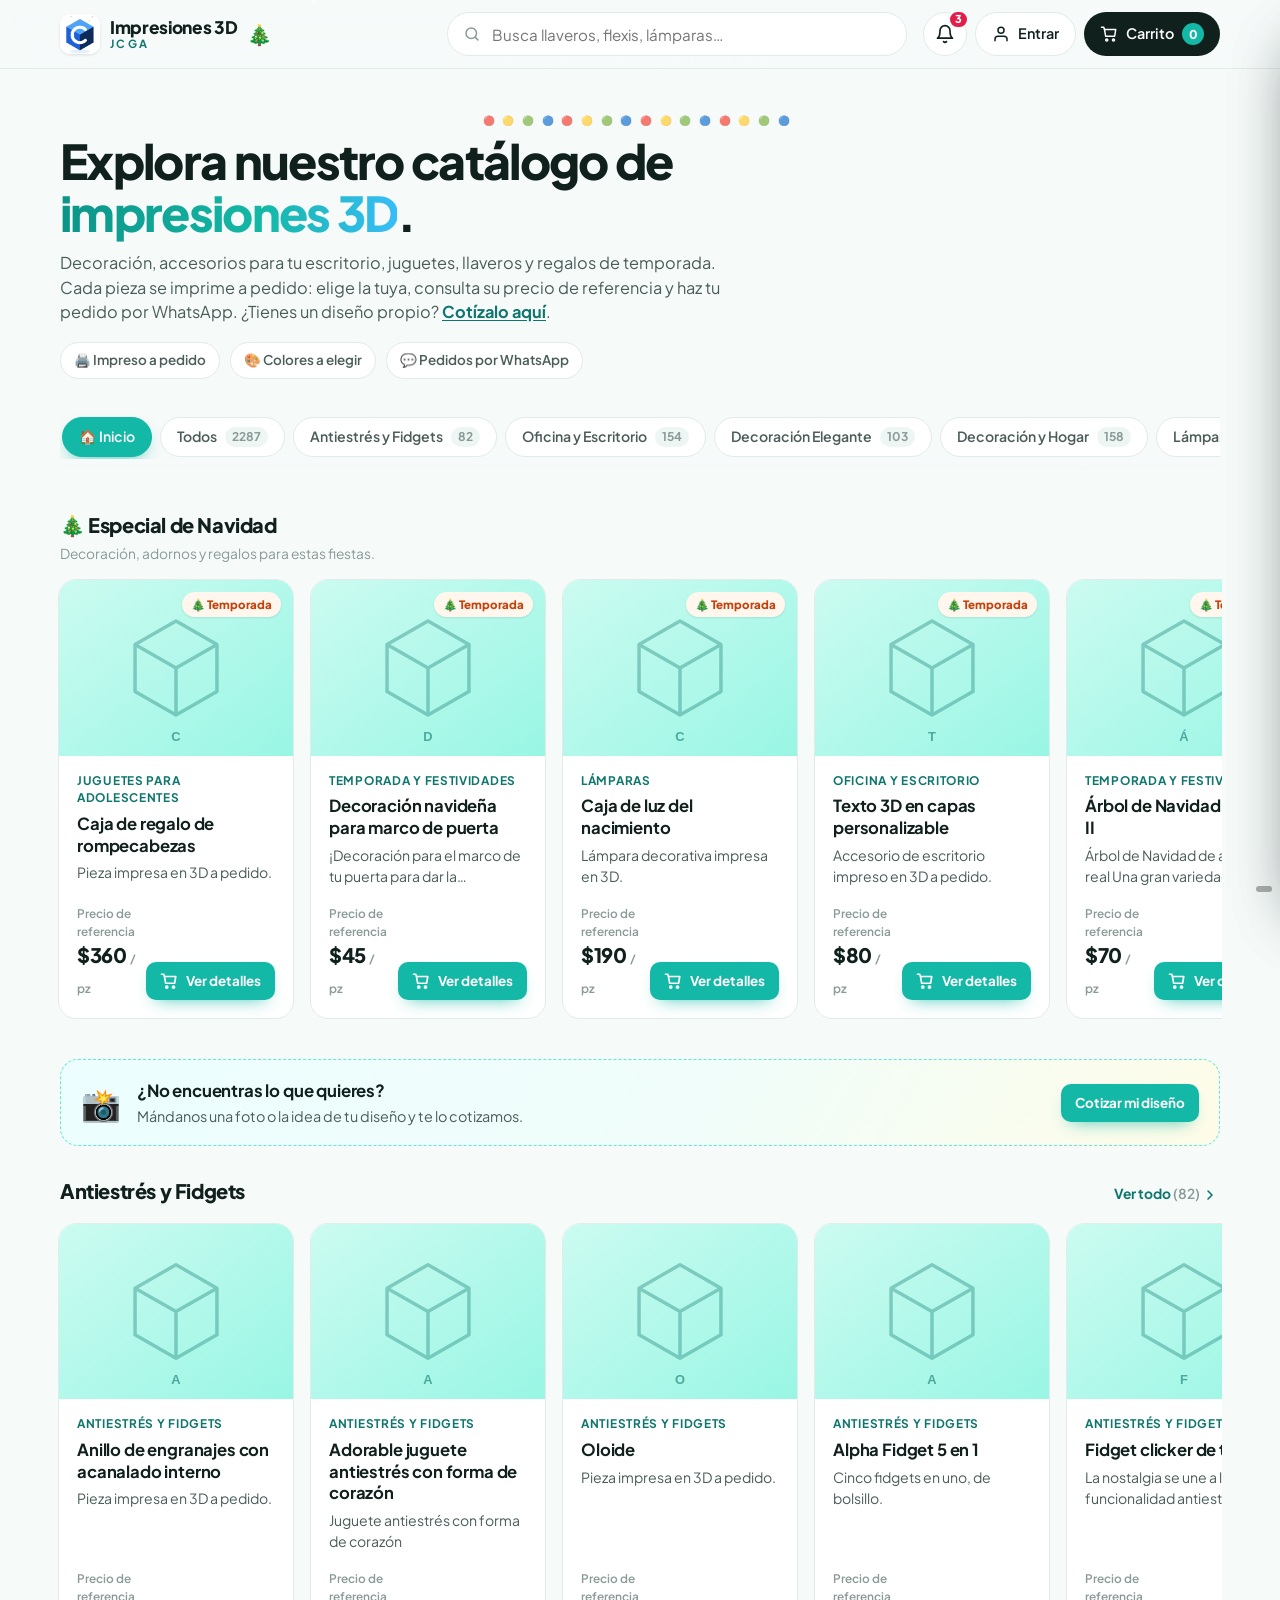
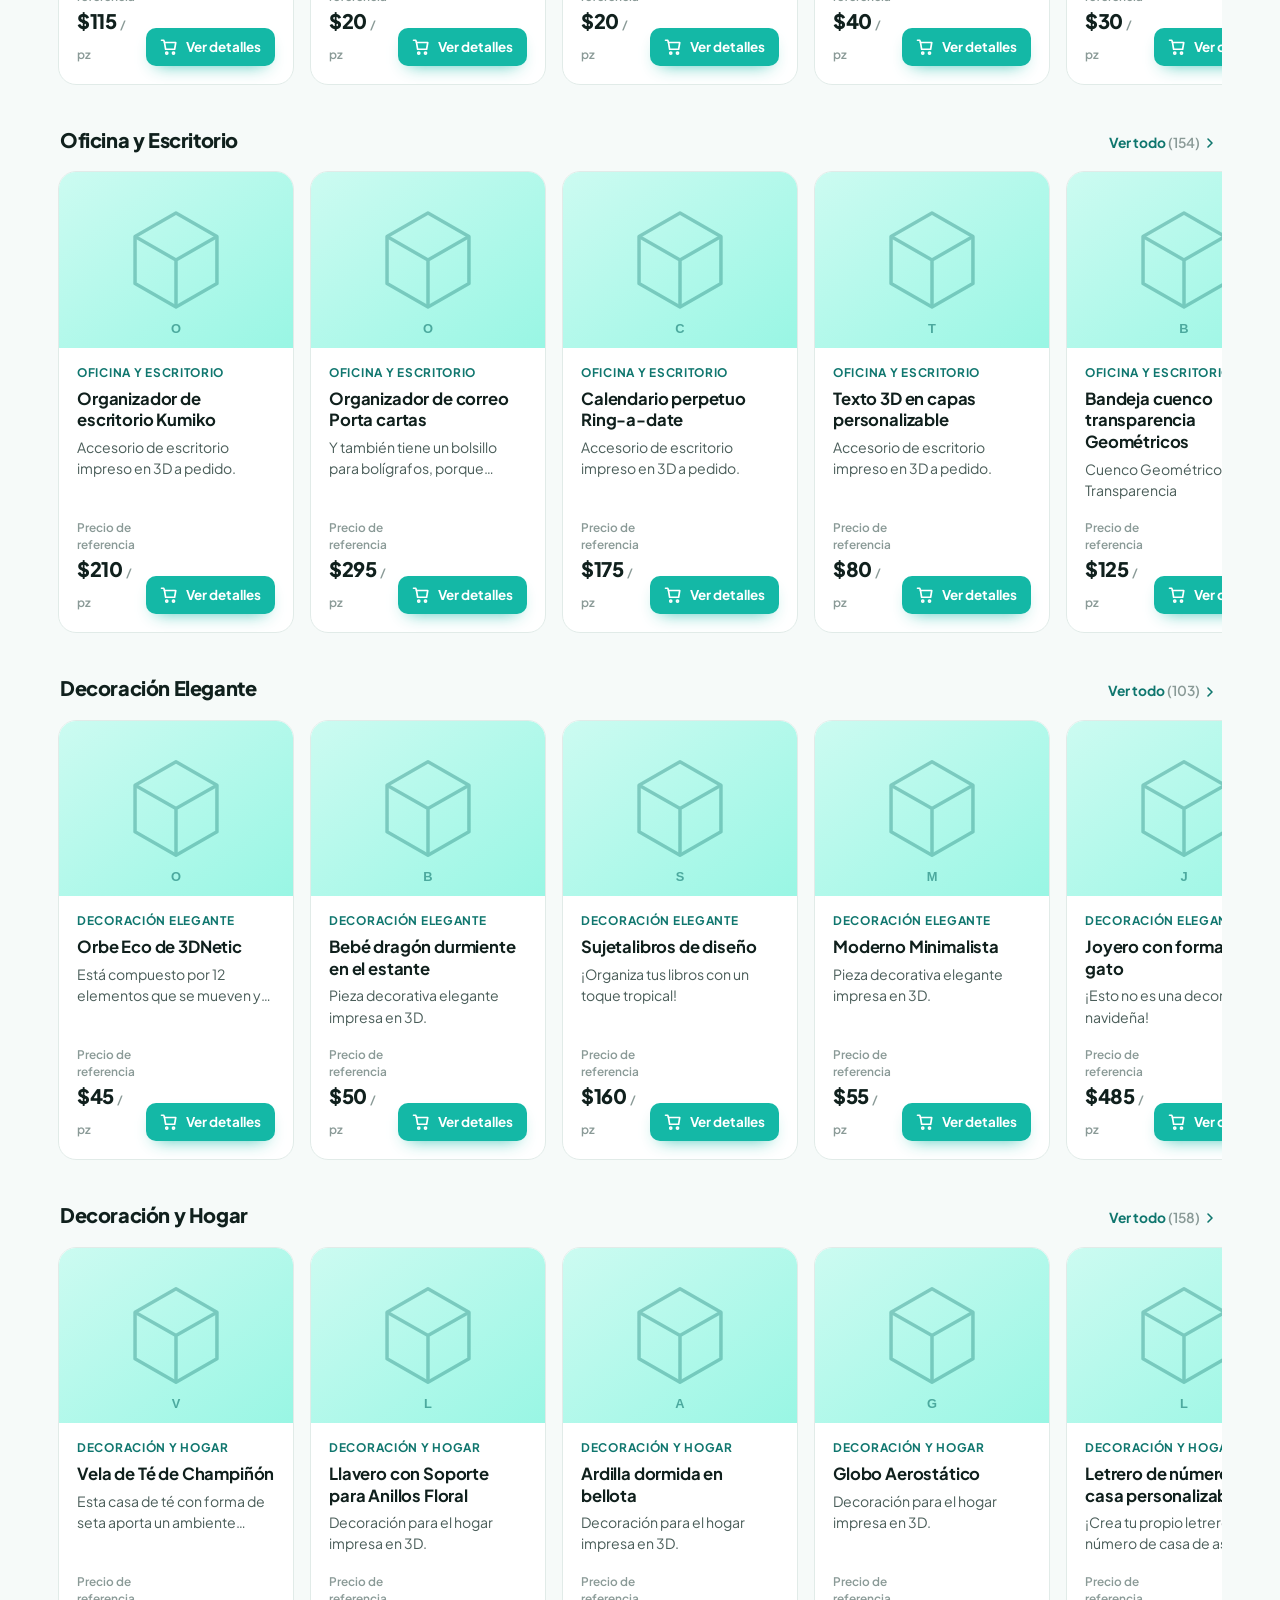
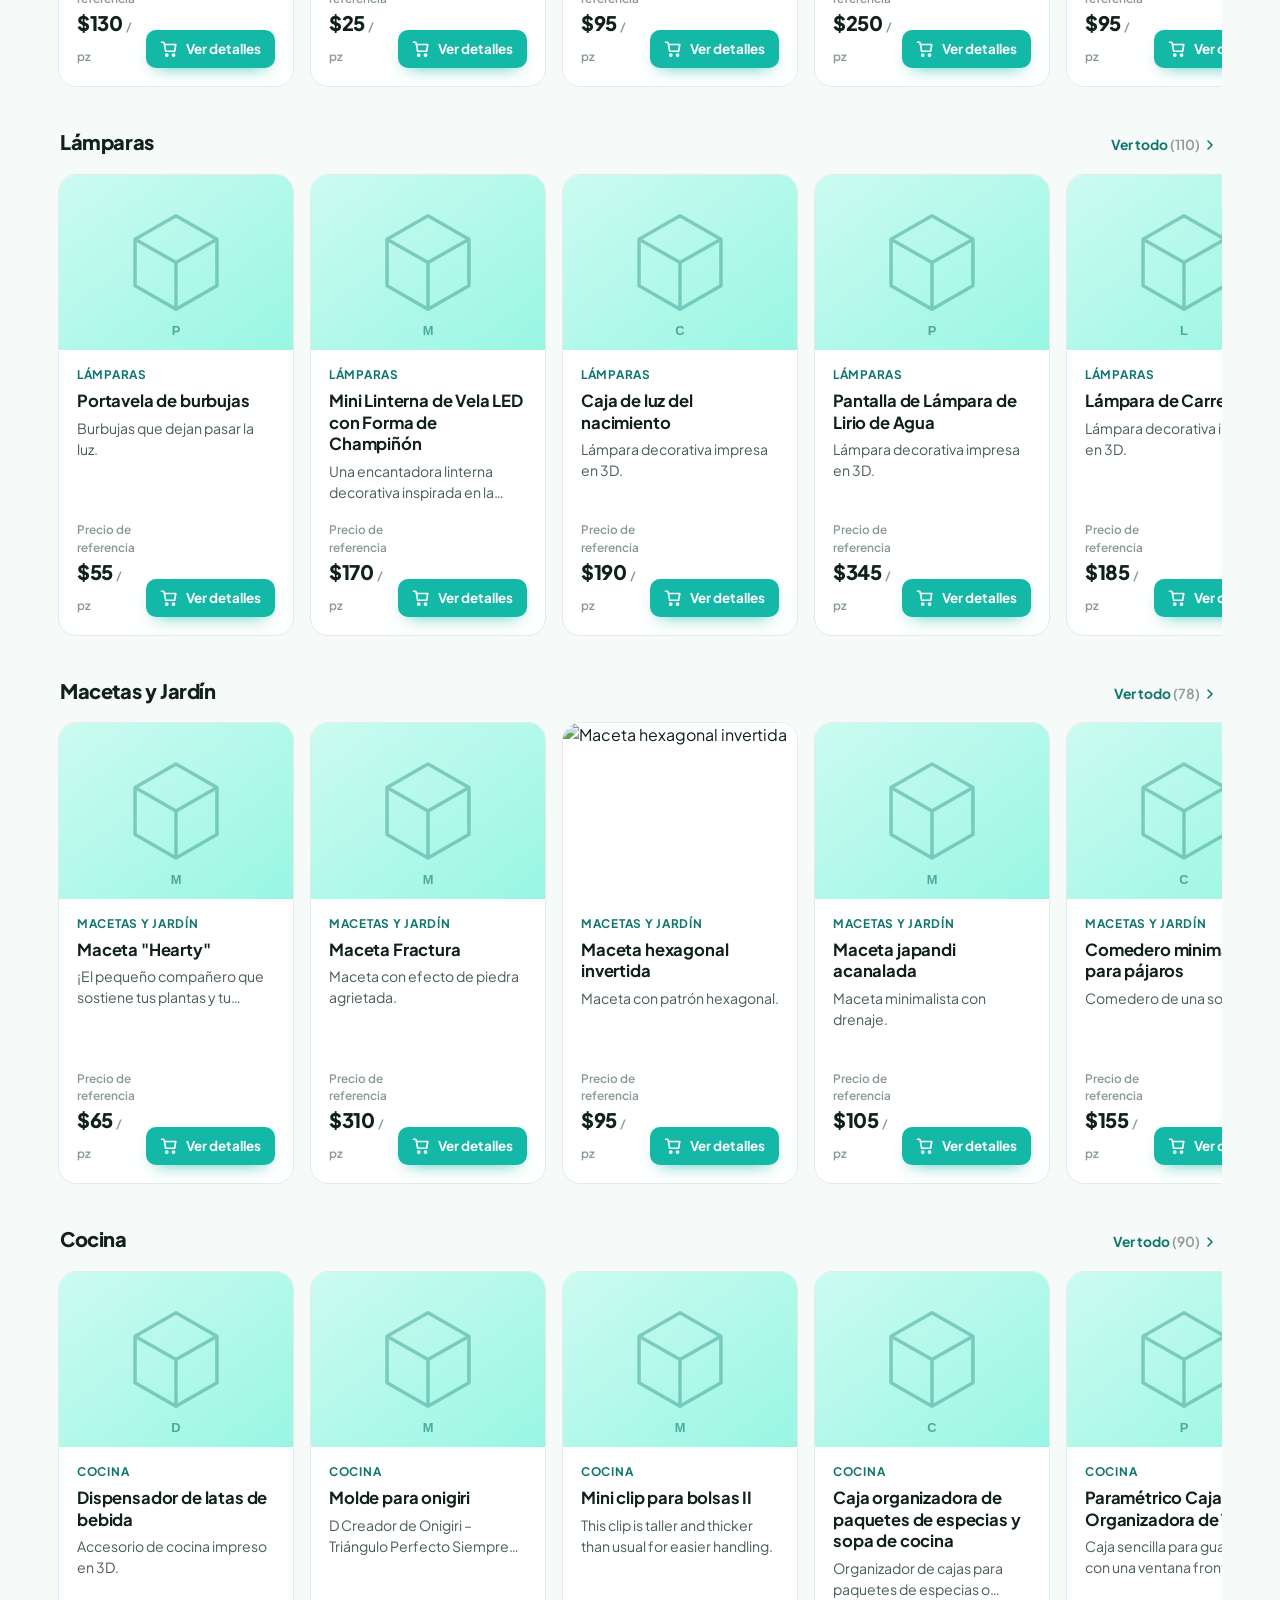
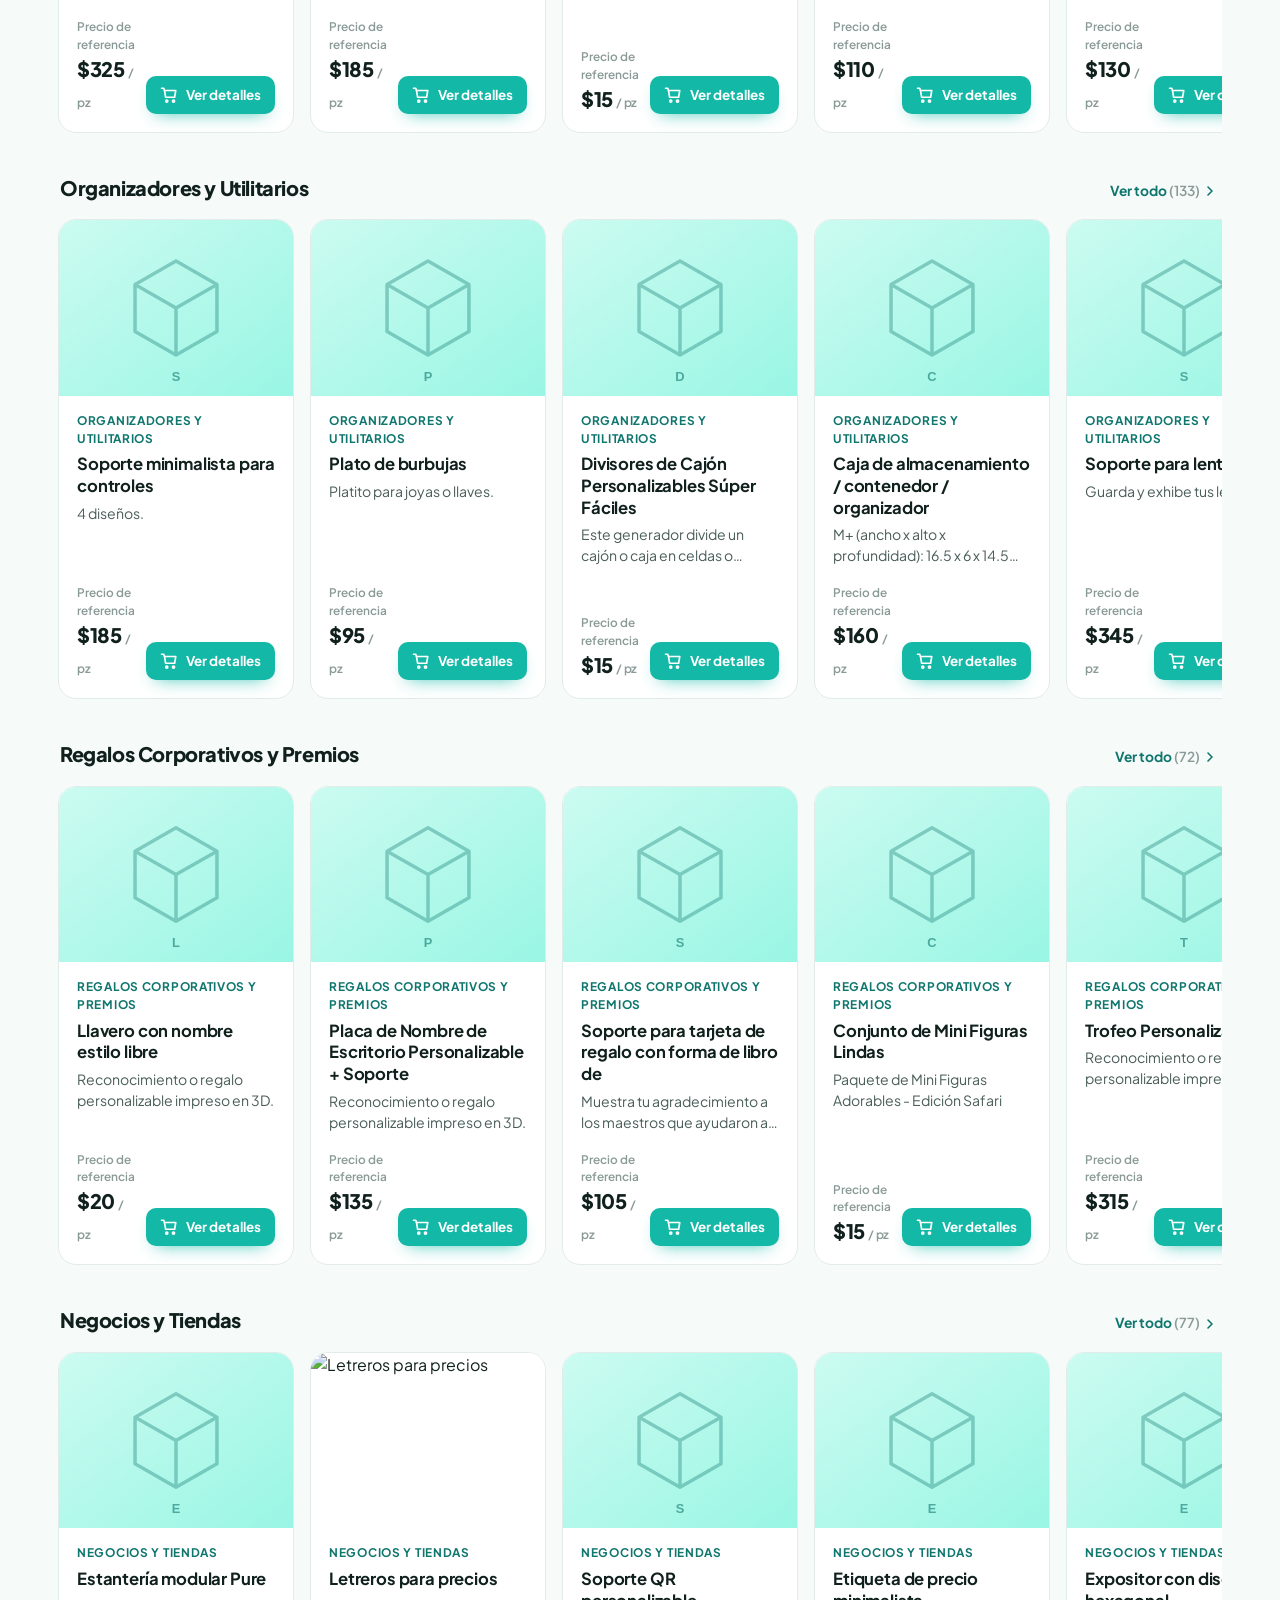
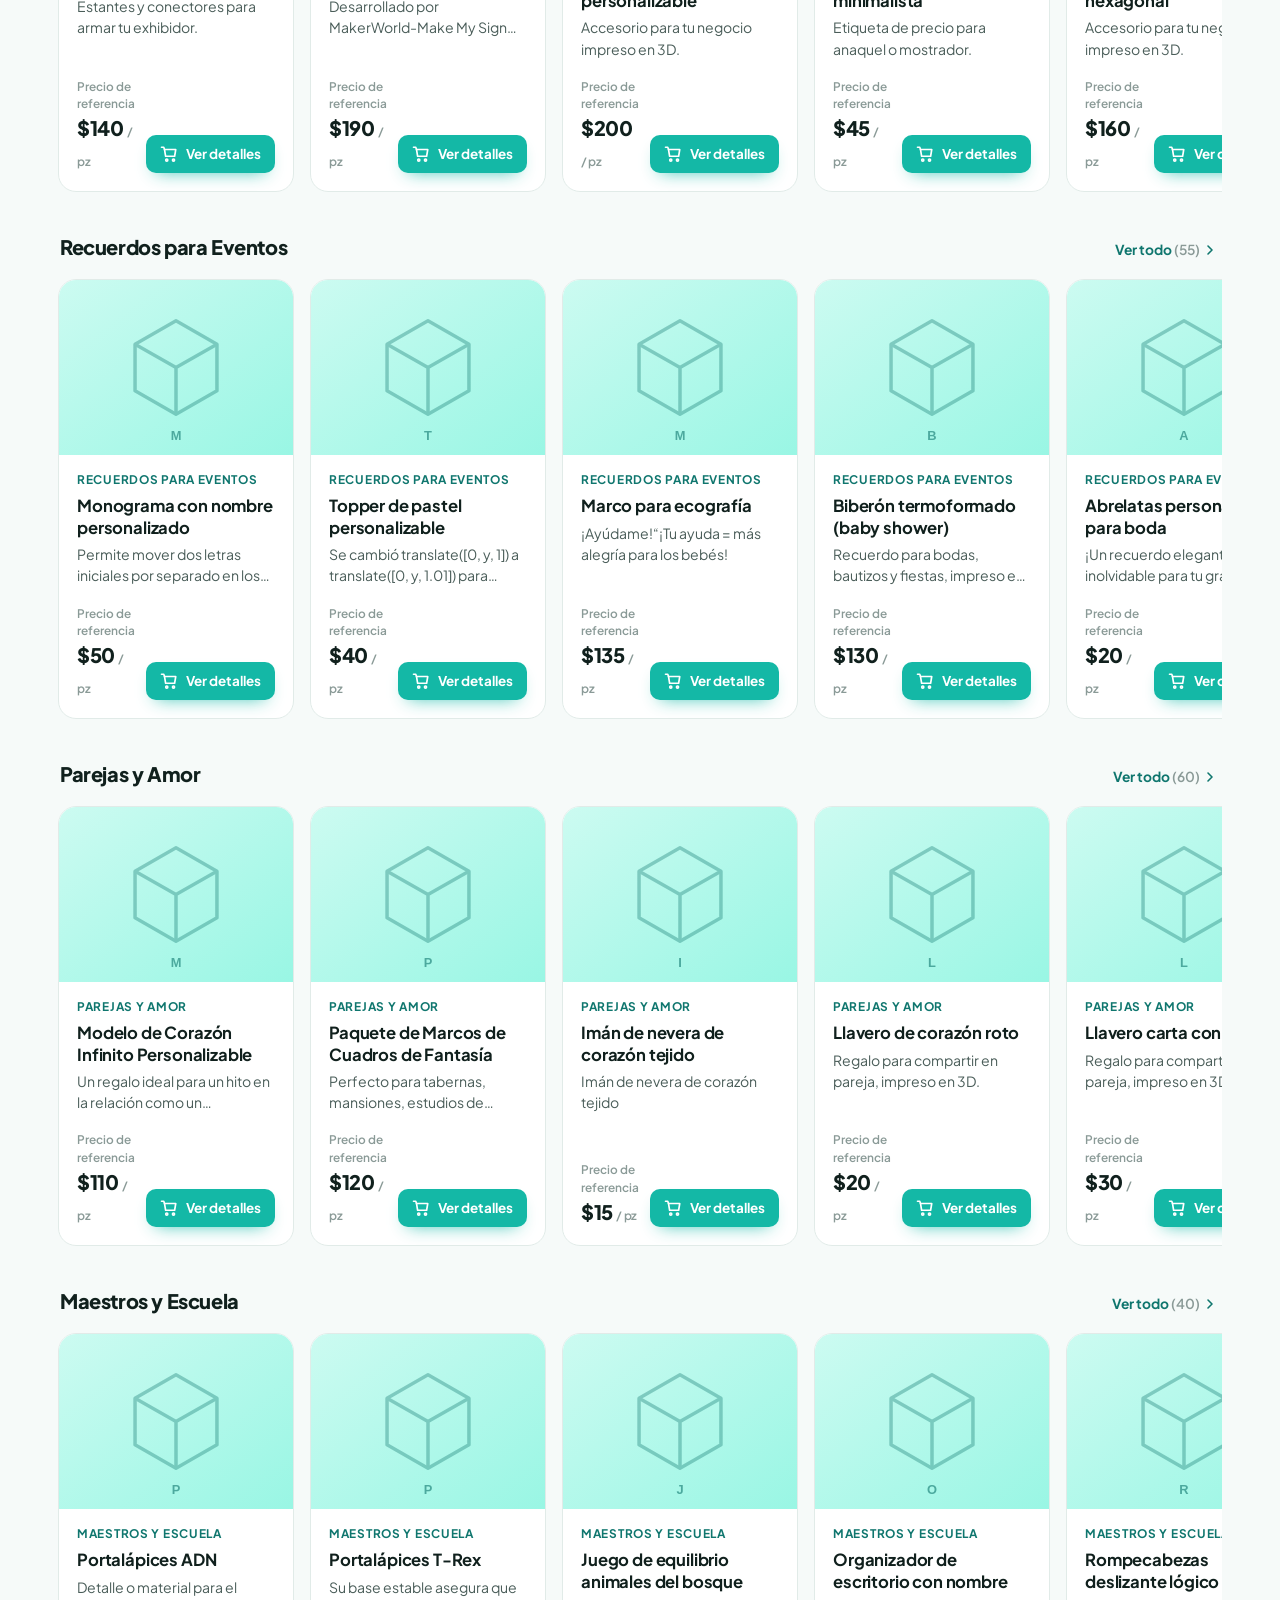
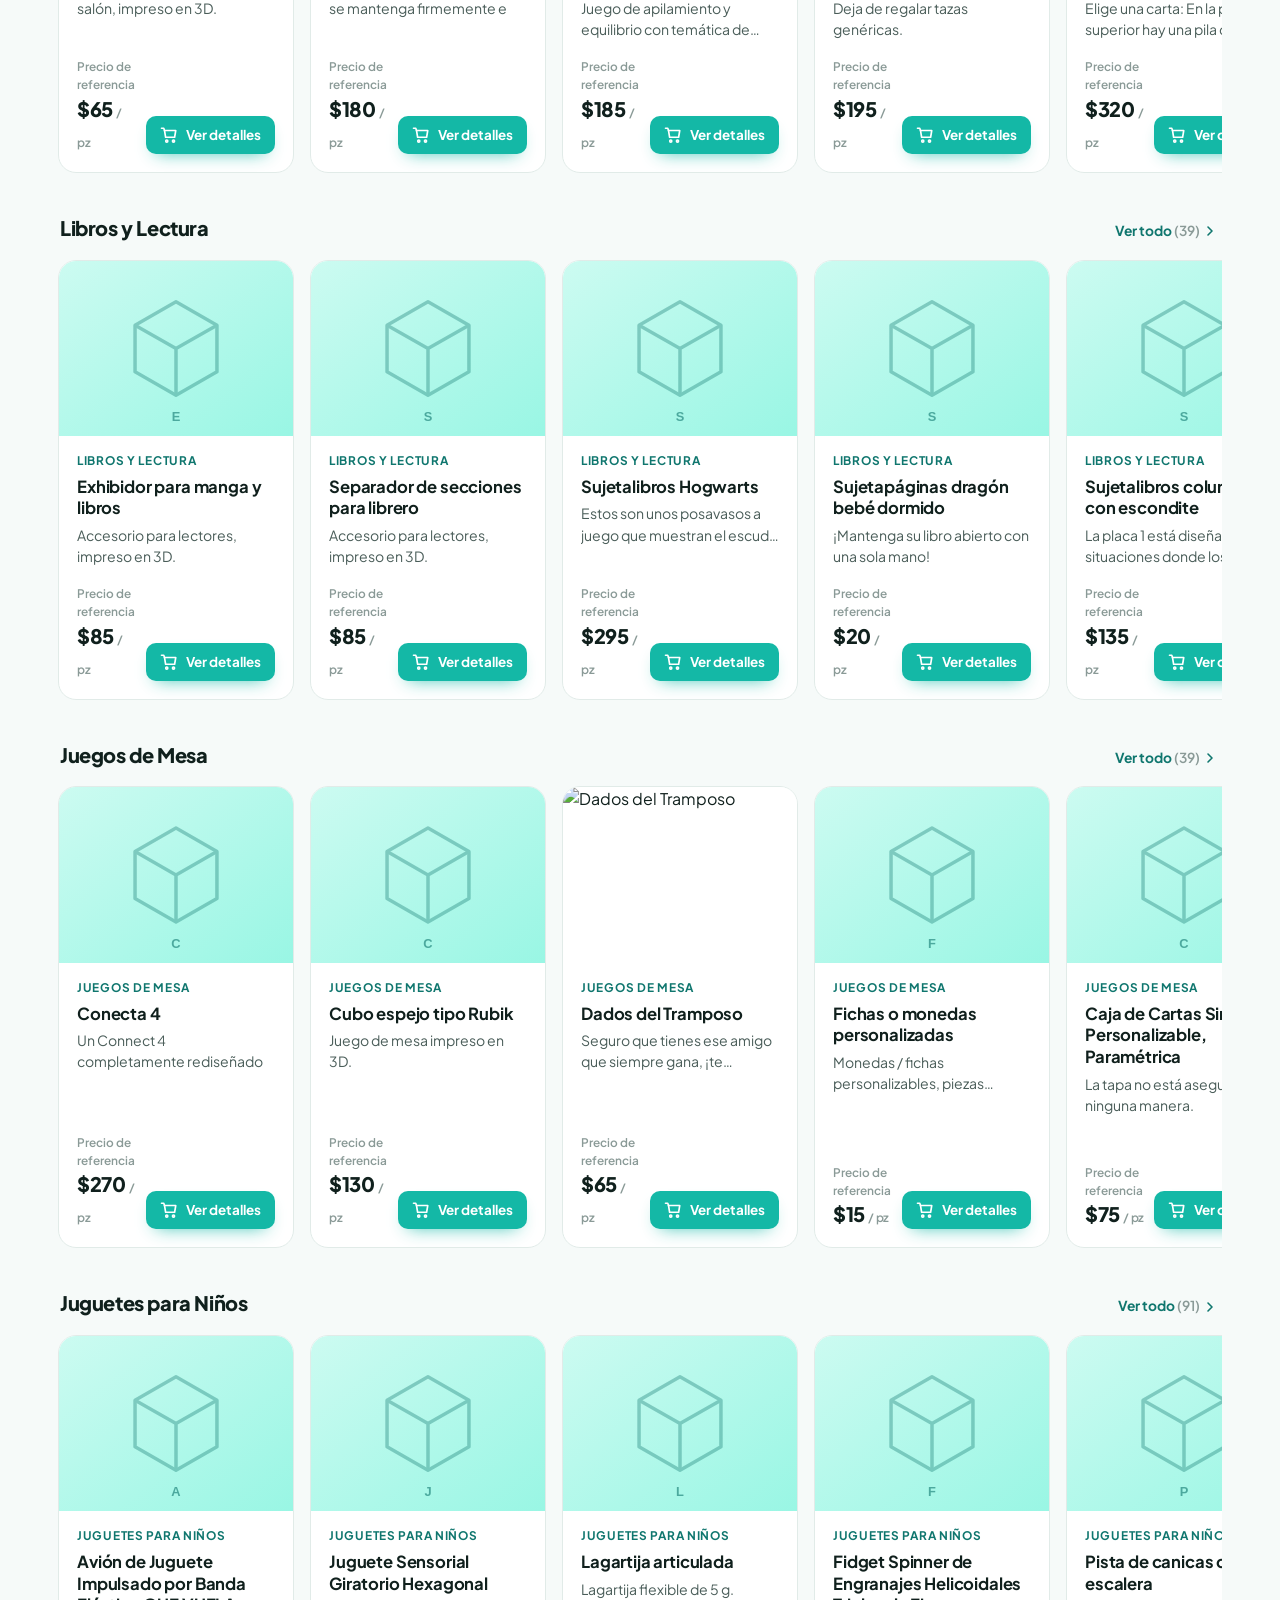
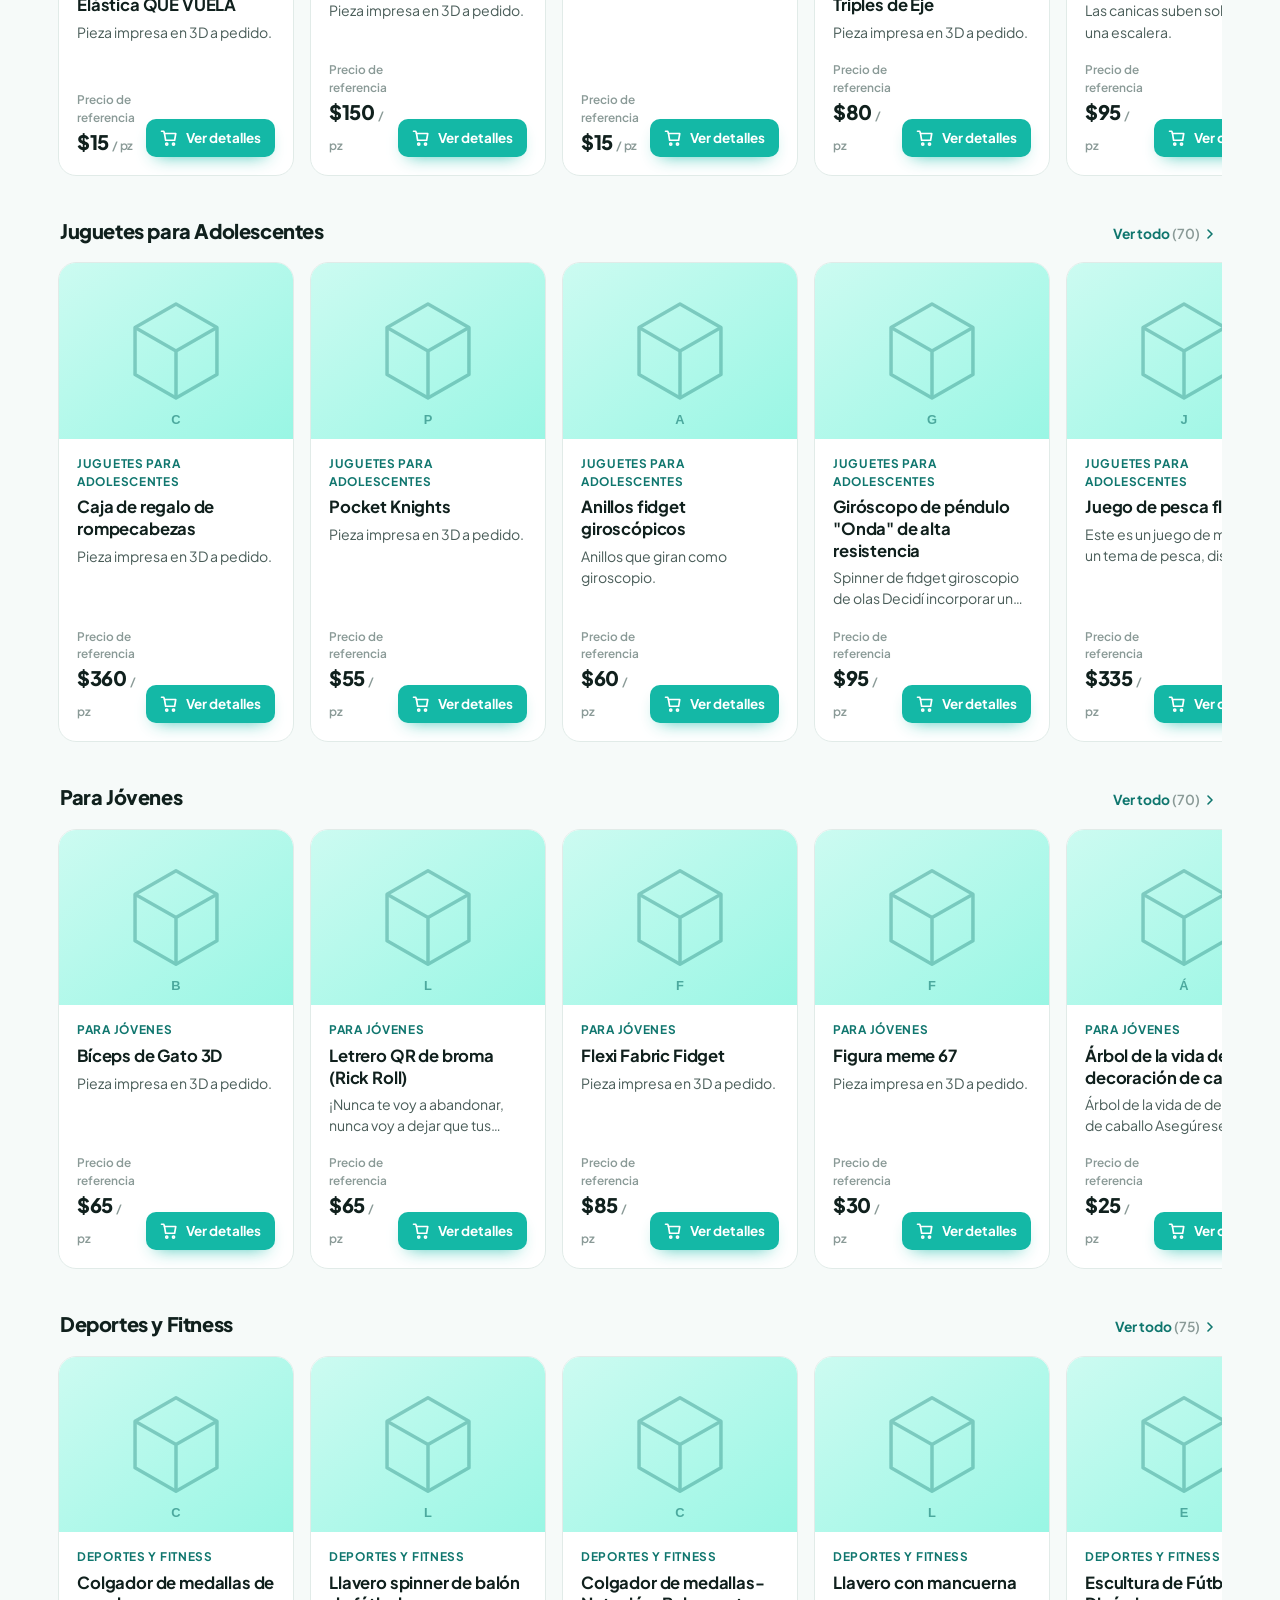
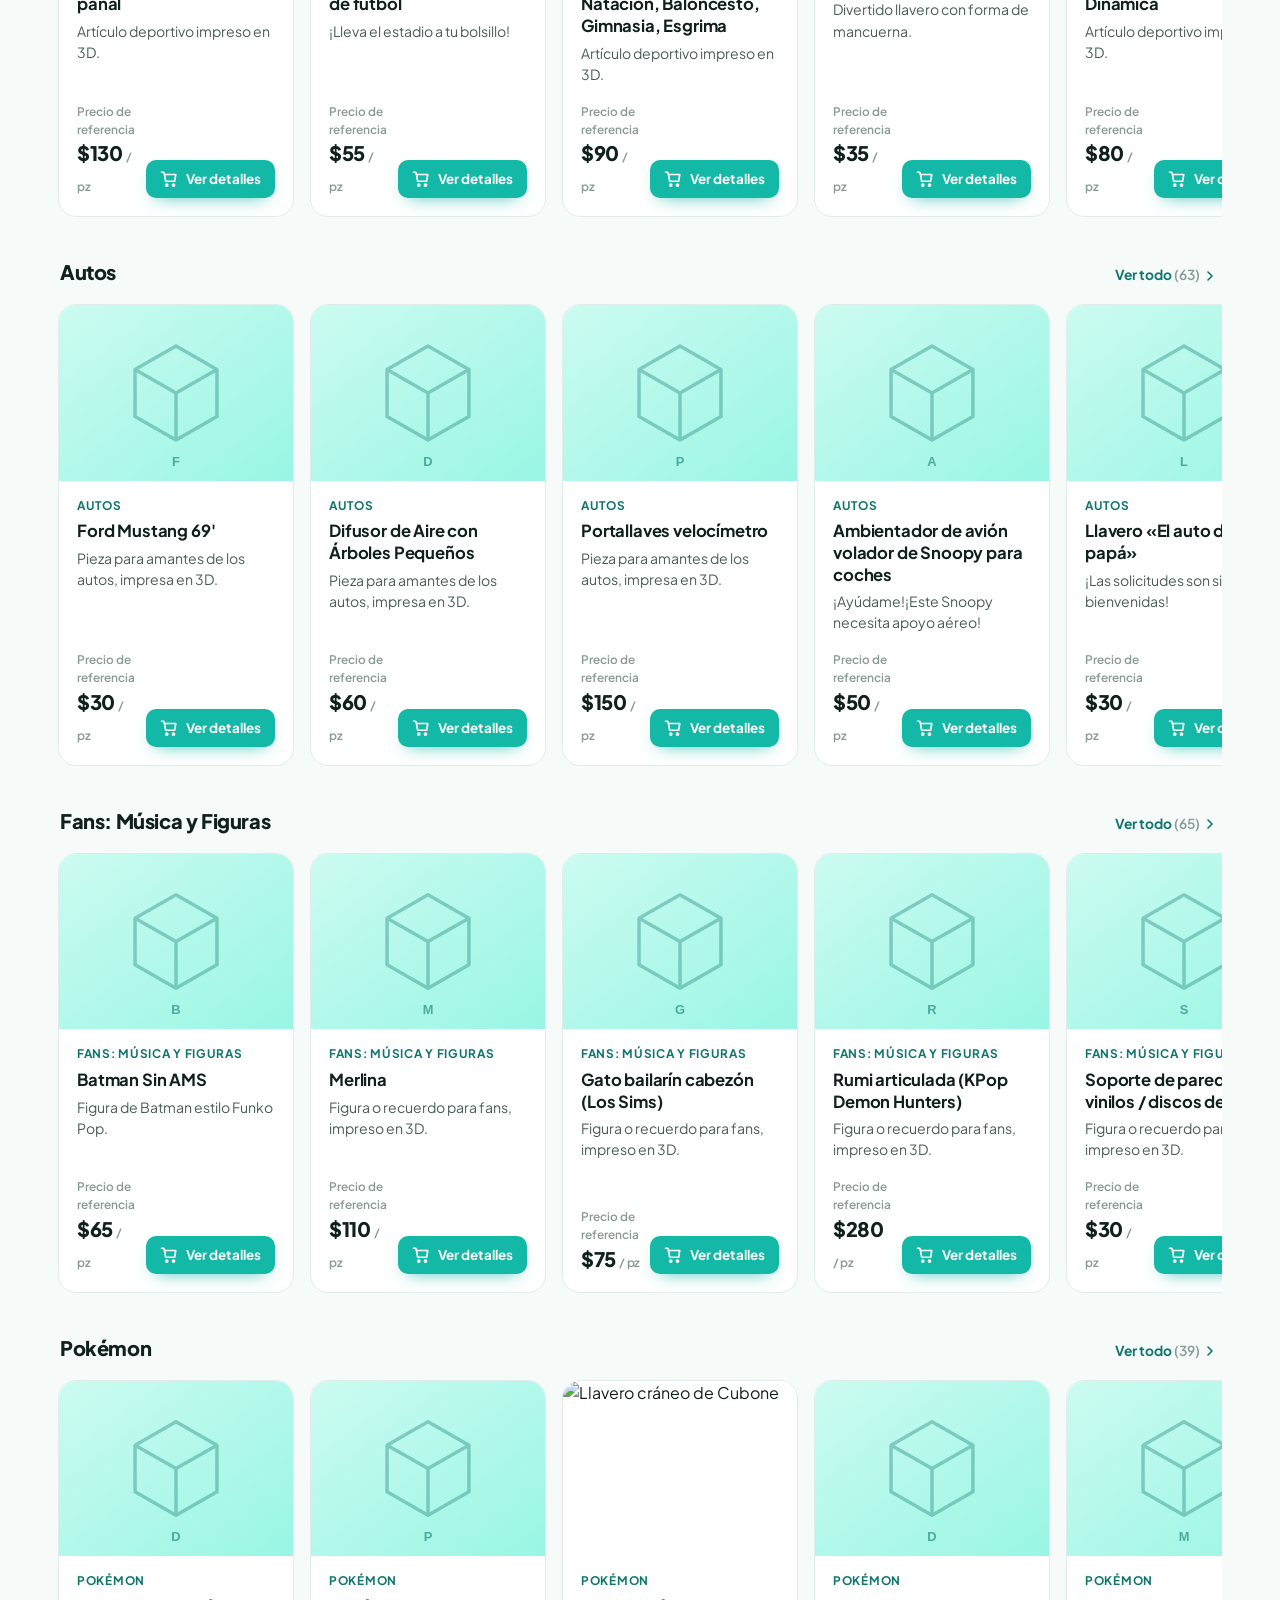
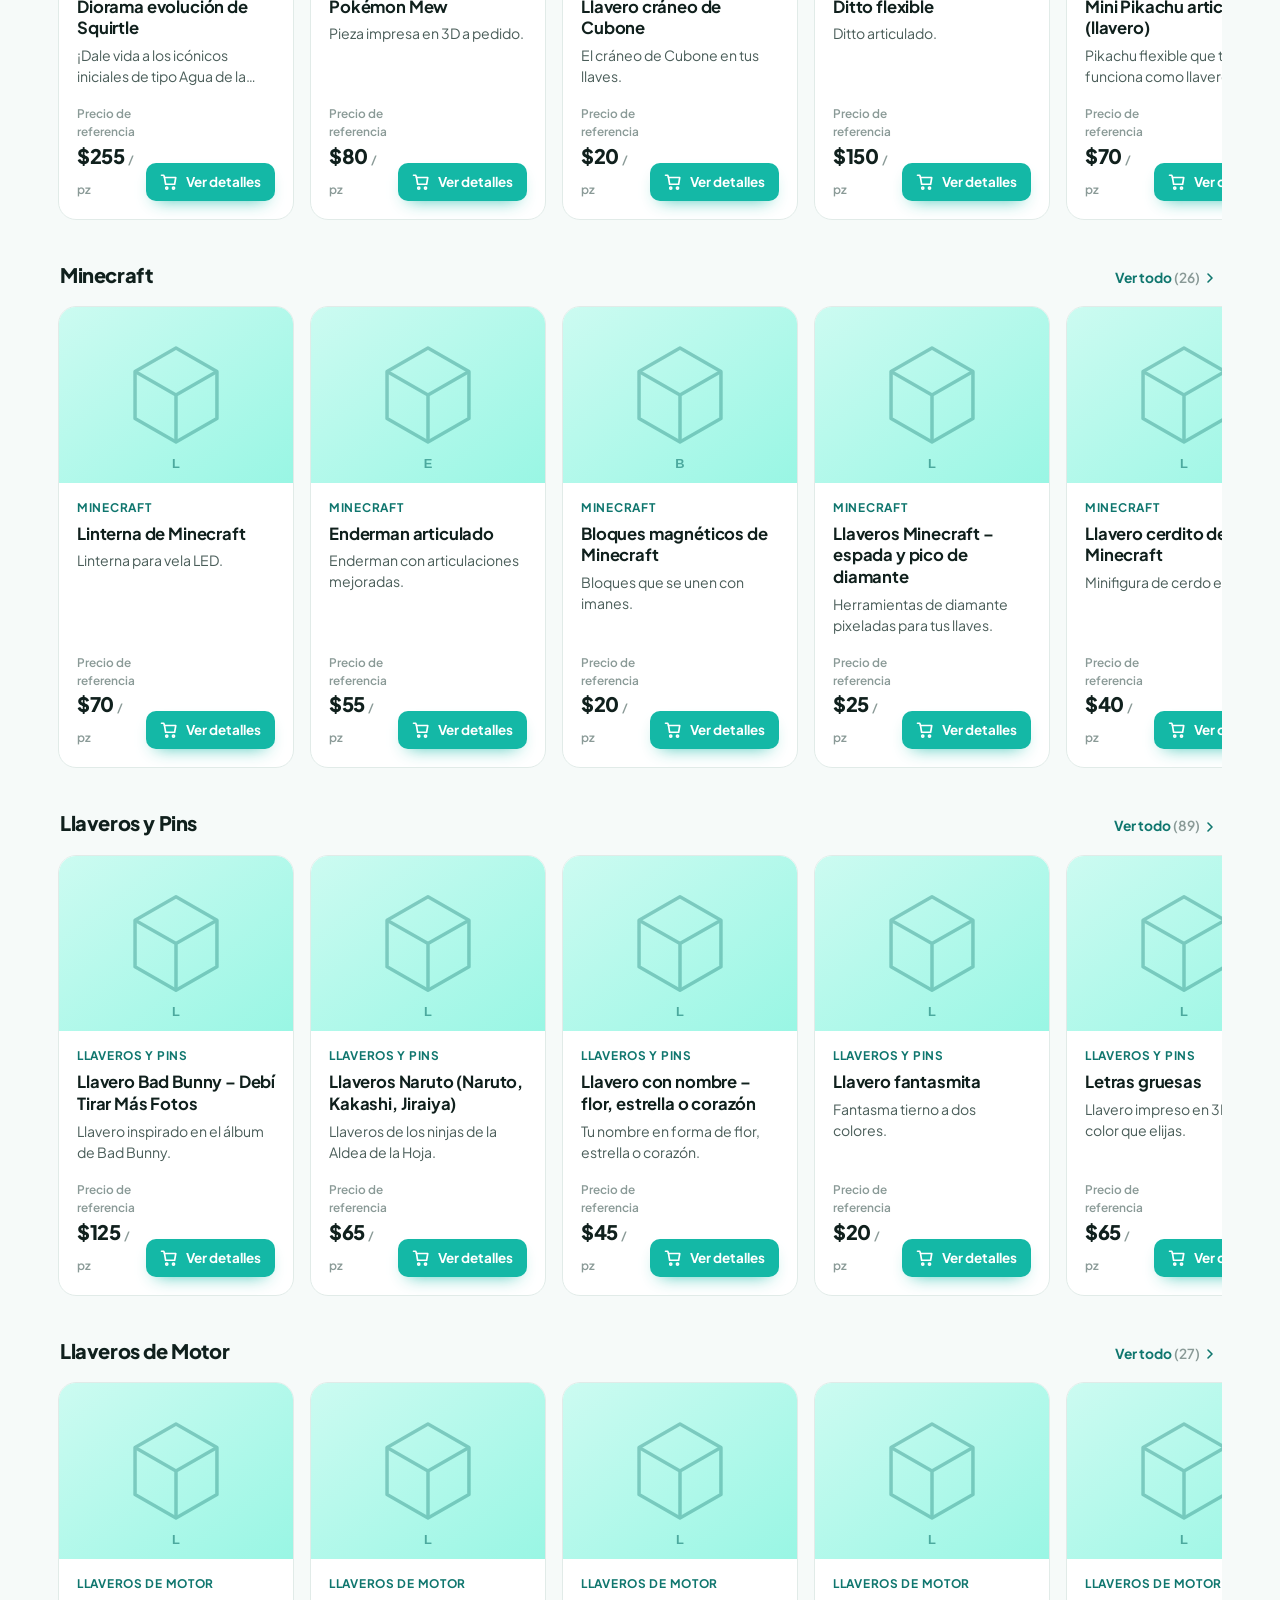
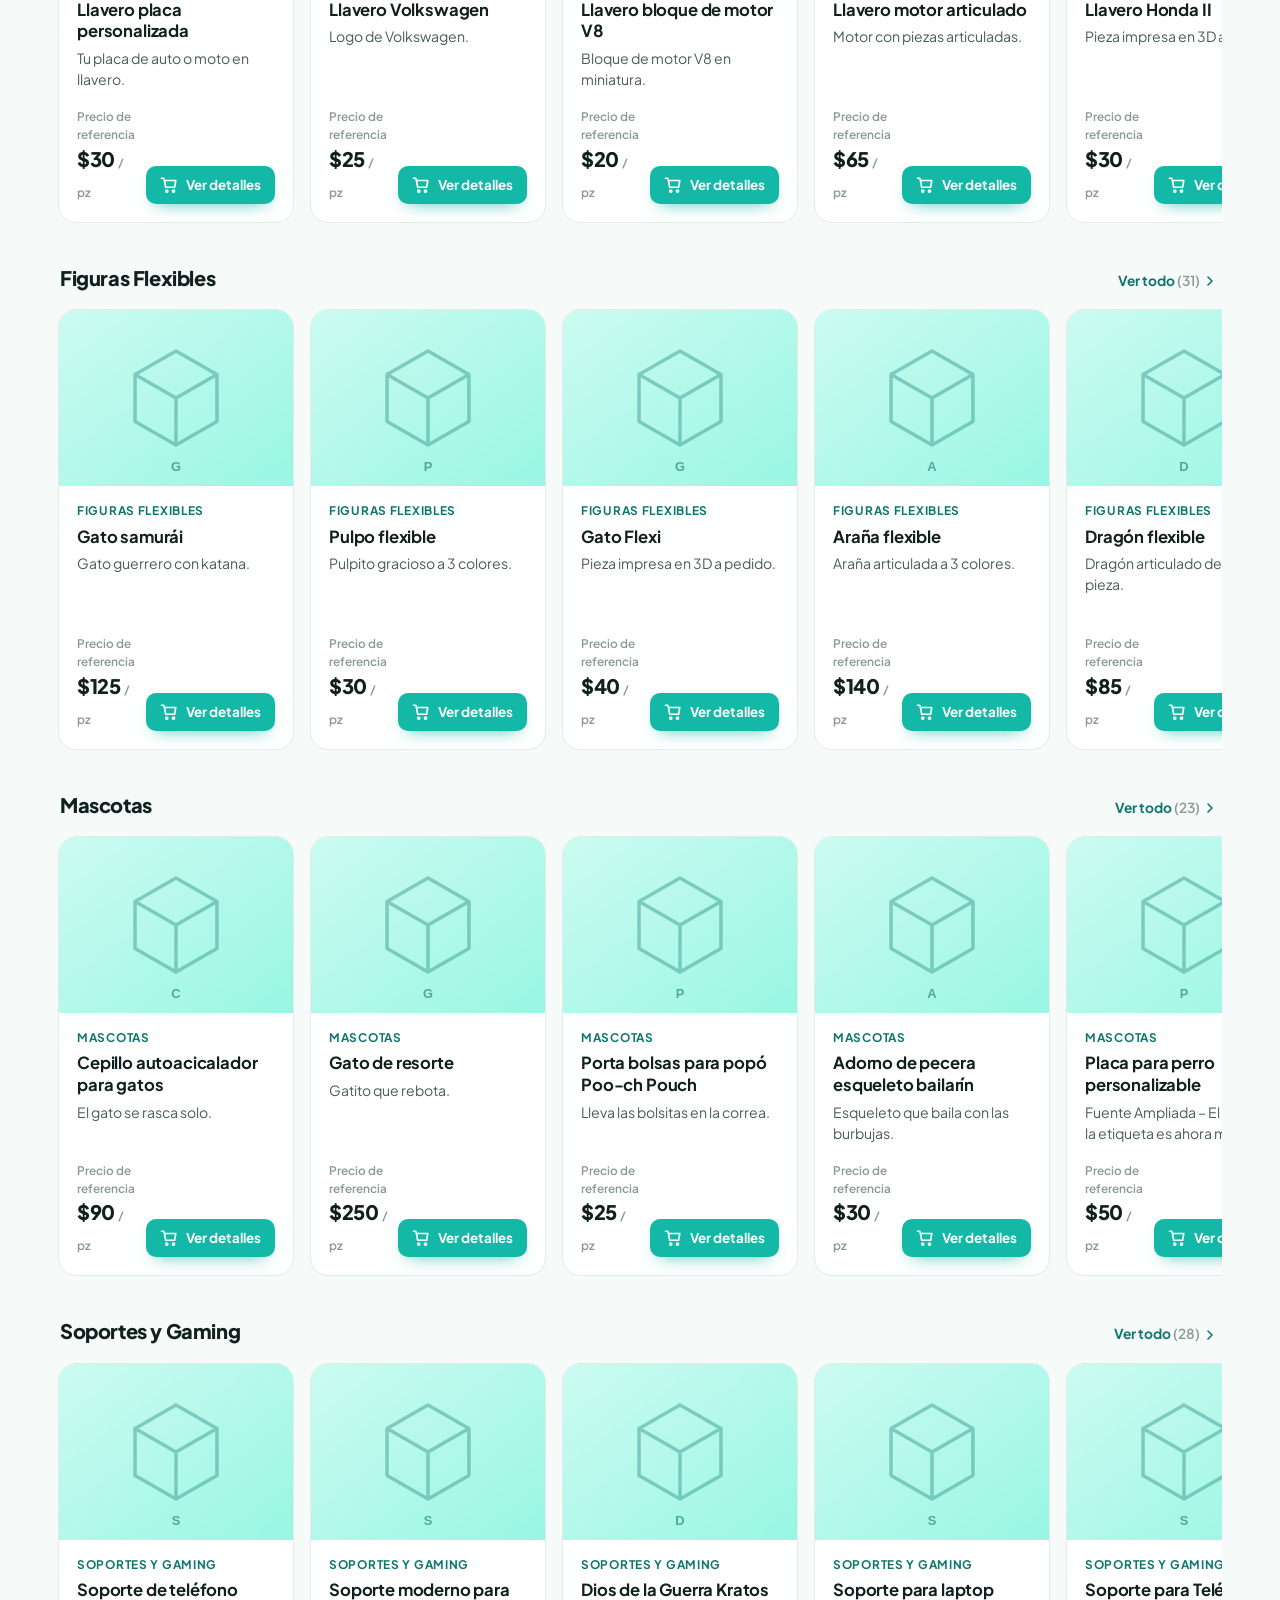
==== commit 63113f2c: "v2.3.0: precios justos y catálogo depurado - Se quitan los 1,000 productos falsos (ID 2369-3368) - N" ====
--- a/index.html
+++ b/index.html
@@ -14,8 +14,8 @@
 <link rel="preconnect" href="https://fonts.googleapis.com">
 <link rel="preconnect" href="https://fonts.gstatic.com" crossorigin>
 <link href="https://fonts.googleapis.com/css2?family=Plus+Jakarta+Sans:wght@400;500;600;700;800&display=swap" rel="stylesheet">
-<link rel="stylesheet" href="css/styles.css?v=20261120a">
-<link rel="stylesheet" href="css/auth.css?v=20261120a">
+<link rel="stylesheet" href="css/styles.css?v=20261120b">
+<link rel="stylesheet" href="css/auth.css?v=20261120b">
 <style>
 /* ── Logo y árbol junto al nombre ── */
 .brand-logo { width: 40px; height: 40px; border-radius: 10px; object-fit: contain; background: #fff; box-shadow: 0 1px 3px rgba(16,32,29,.12); }
@@ -305,24 +305,24 @@
 <script src="js/supabase.min.js"></script>
 
 <!-- Datos y configuración -->
-<script src="js/config.js?v=20261120a" defer></script>
-<script src="js/data/productos.js?v=20261120a" defer></script>
-<script src="js/supabase.js?v=20261120a" defer></script>
+<script src="js/config.js?v=20261120b" defer></script>
+<script src="js/data/productos.js?v=20261120b" defer></script>
+<script src="js/supabase.js?v=20261120b" defer></script>
 <!-- Lógica de la app (el orden importa) -->
-<script src="js/utils.js?v=20261120a" defer></script>
-<script src="js/auth.js?v=20261120a" defer></script>
-<script src="js/user-panel.js?v=20261120a" defer></script>
-<script src="js/notificaciones.js?v=20261120a" defer></script>
-<script src="js/mantenimiento.js?v=20261120a" defer></script>
-<script src="js/invitacion.js?v=20261120a" defer></script>
-<script src="js/opciones.js?v=20261120a" defer></script>
-<script src="js/cart.js?v=20261120a" defer></script>
-<script src="js/catalog.js?v=20261120a" defer></script>
-<script src="js/product-modal.js?v=20261120a" defer></script>
-<script src="js/cart-drawer.js?v=20261120a" defer></script>
-<script src="js/pedidos.js?v=20261120a" defer></script>
-<script src="js/checkout.js?v=20261120a" defer></script>
-<script src="js/quote.js?v=20261120a" defer></script>
-<script src="js/main.js?v=20261120a" defer></script>
+<script src="js/utils.js?v=20261120b" defer></script>
+<script src="js/auth.js?v=20261120b" defer></script>
+<script src="js/user-panel.js?v=20261120b" defer></script>
+<script src="js/notificaciones.js?v=20261120b" defer></script>
+<script src="js/mantenimiento.js?v=20261120b" defer></script>
+<script src="js/invitacion.js?v=20261120b" defer></script>
+<script src="js/opciones.js?v=20261120b" defer></script>
+<script src="js/cart.js?v=20261120b" defer></script>
+<script src="js/catalog.js?v=20261120b" defer></script>
+<script src="js/product-modal.js?v=20261120b" defer></script>
+<script src="js/cart-drawer.js?v=20261120b" defer></script>
+<script src="js/pedidos.js?v=20261120b" defer></script>
+<script src="js/checkout.js?v=20261120b" defer></script>
+<script src="js/quote.js?v=20261120b" defer></script>
+<script src="js/main.js?v=20261120b" defer></script>
 </body>
 </html>
